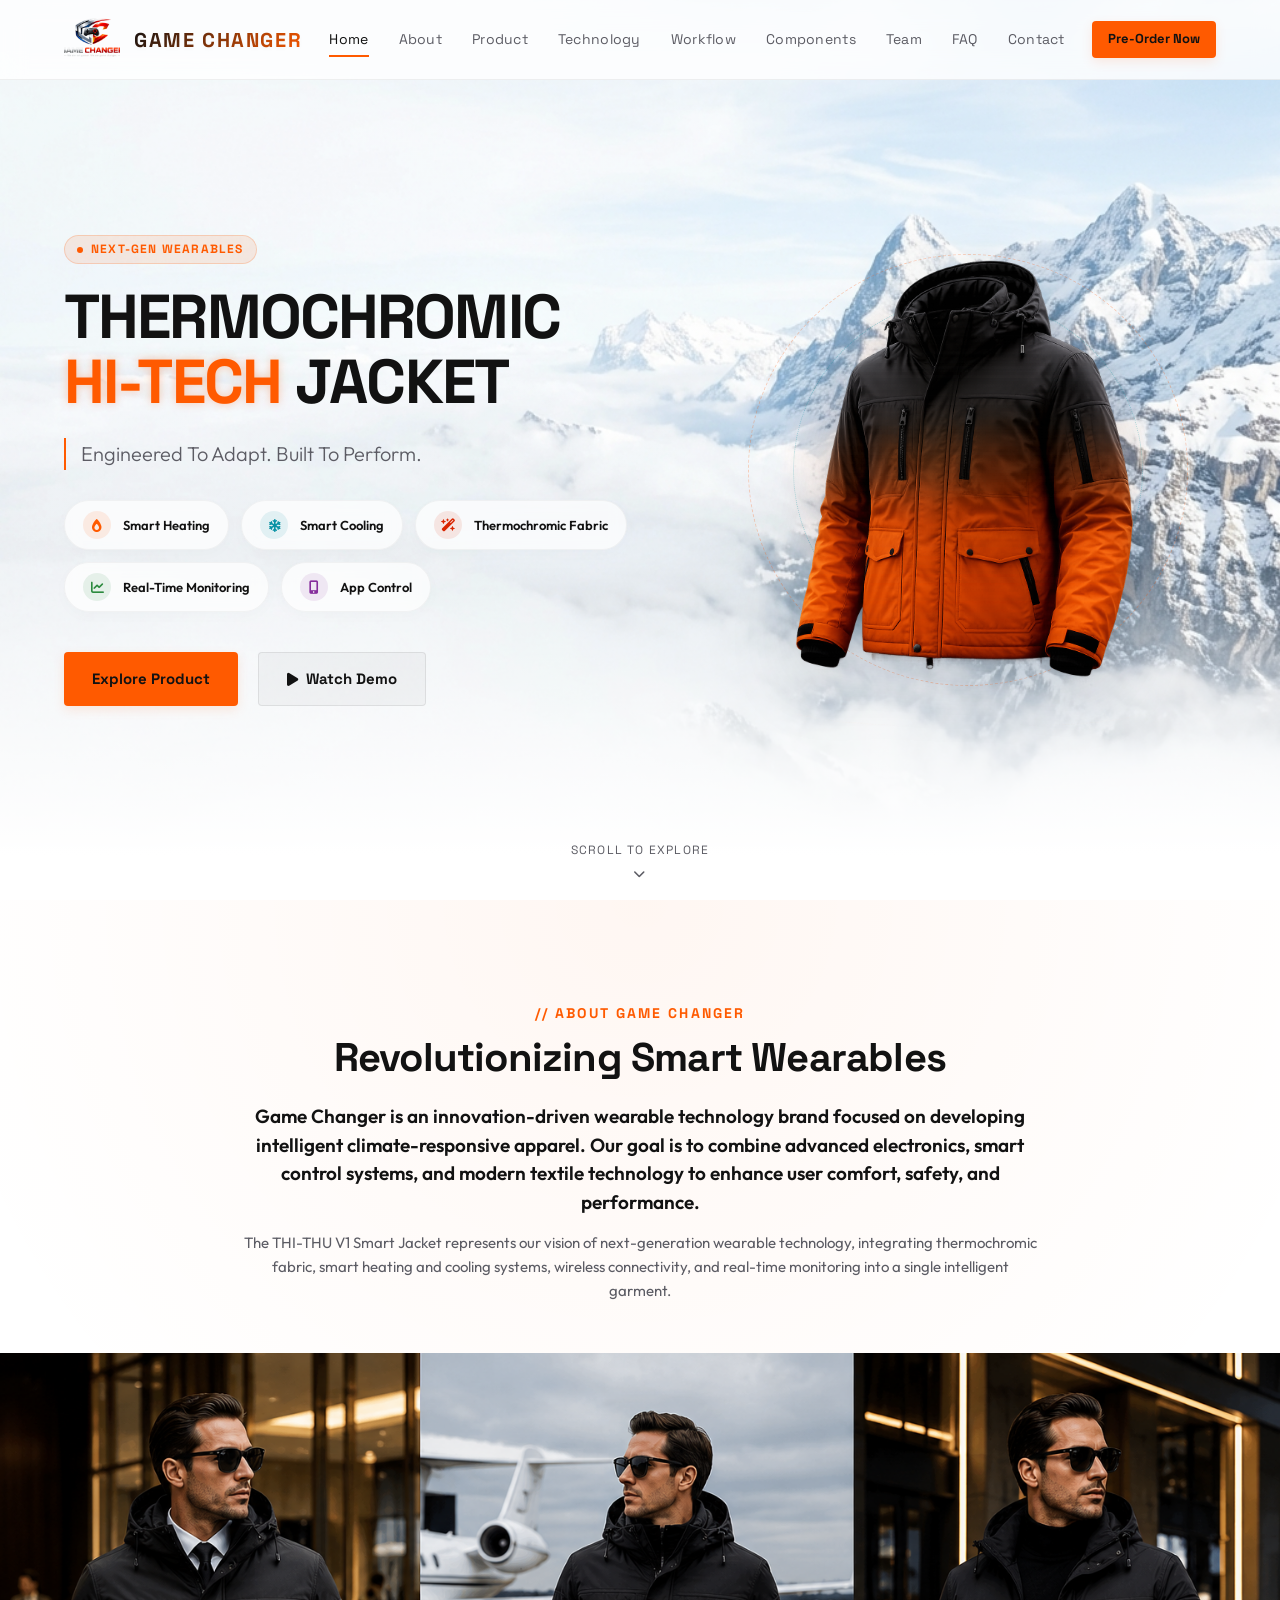
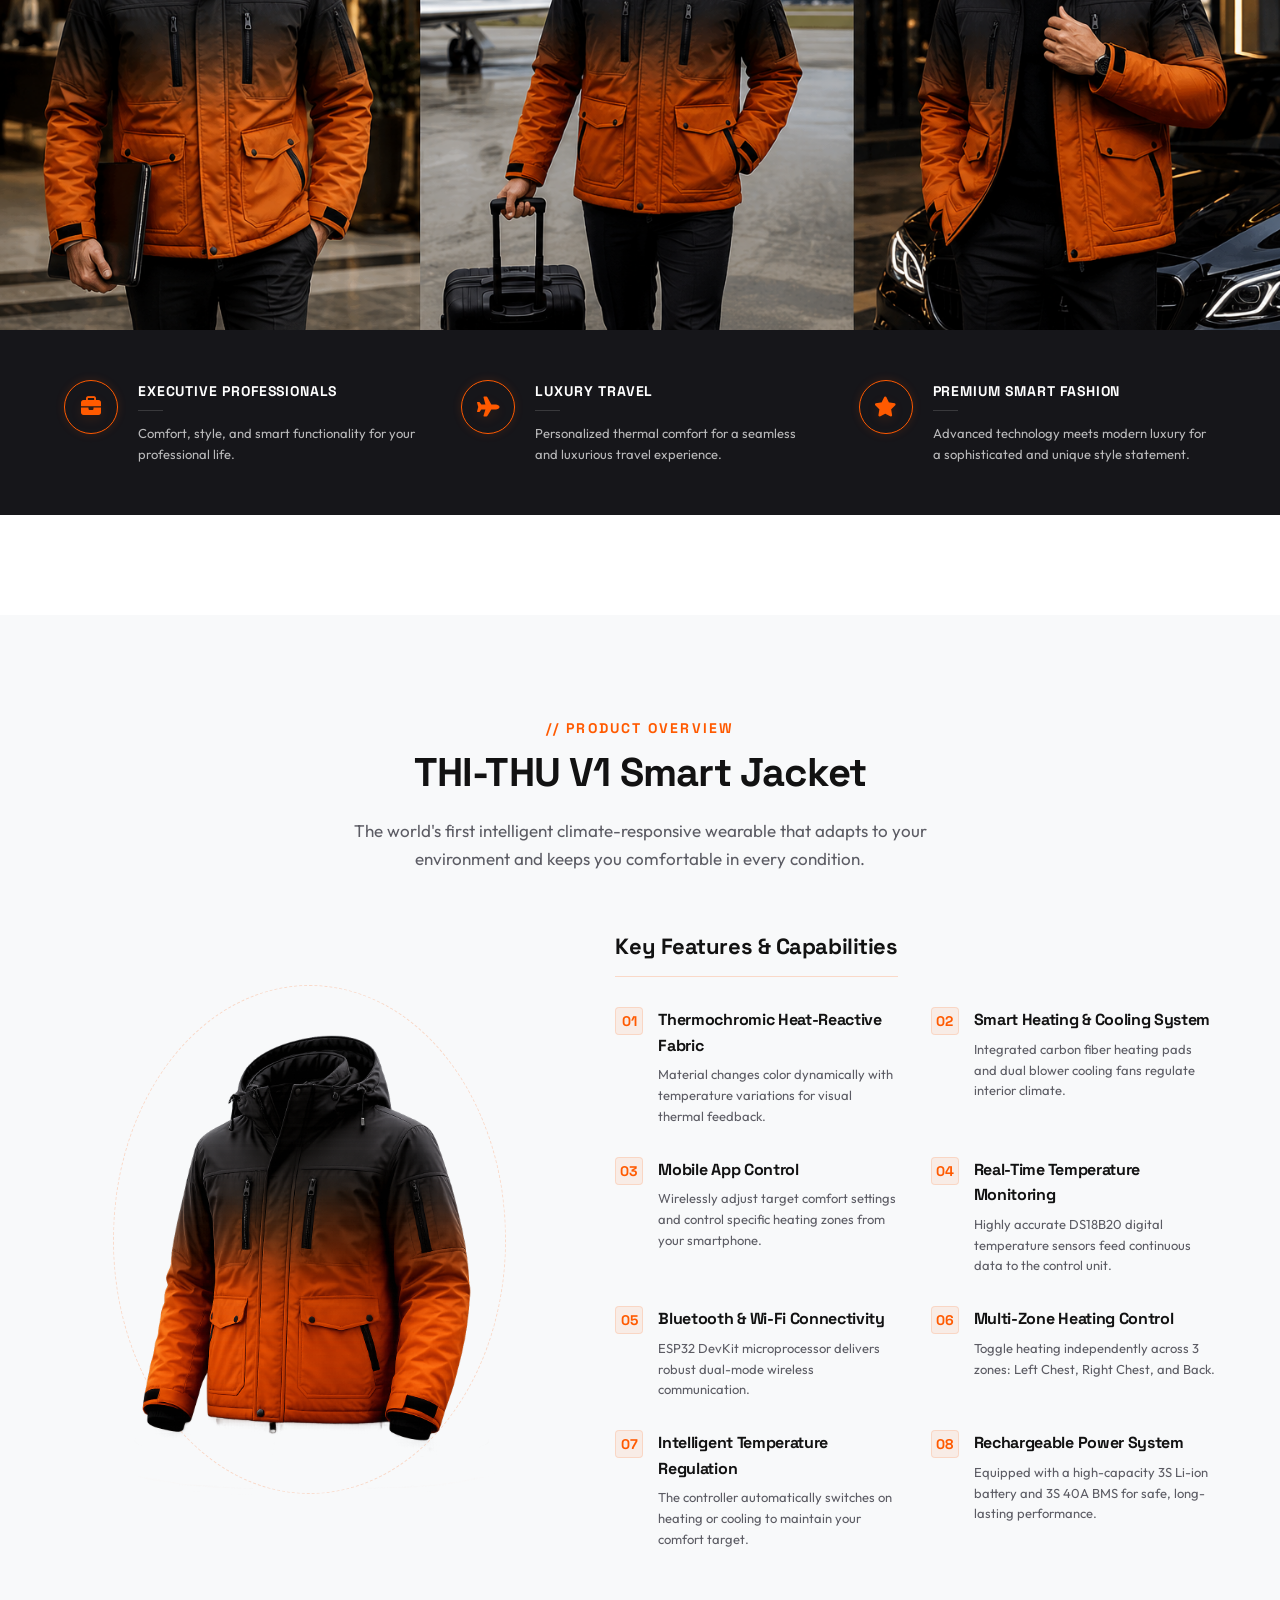
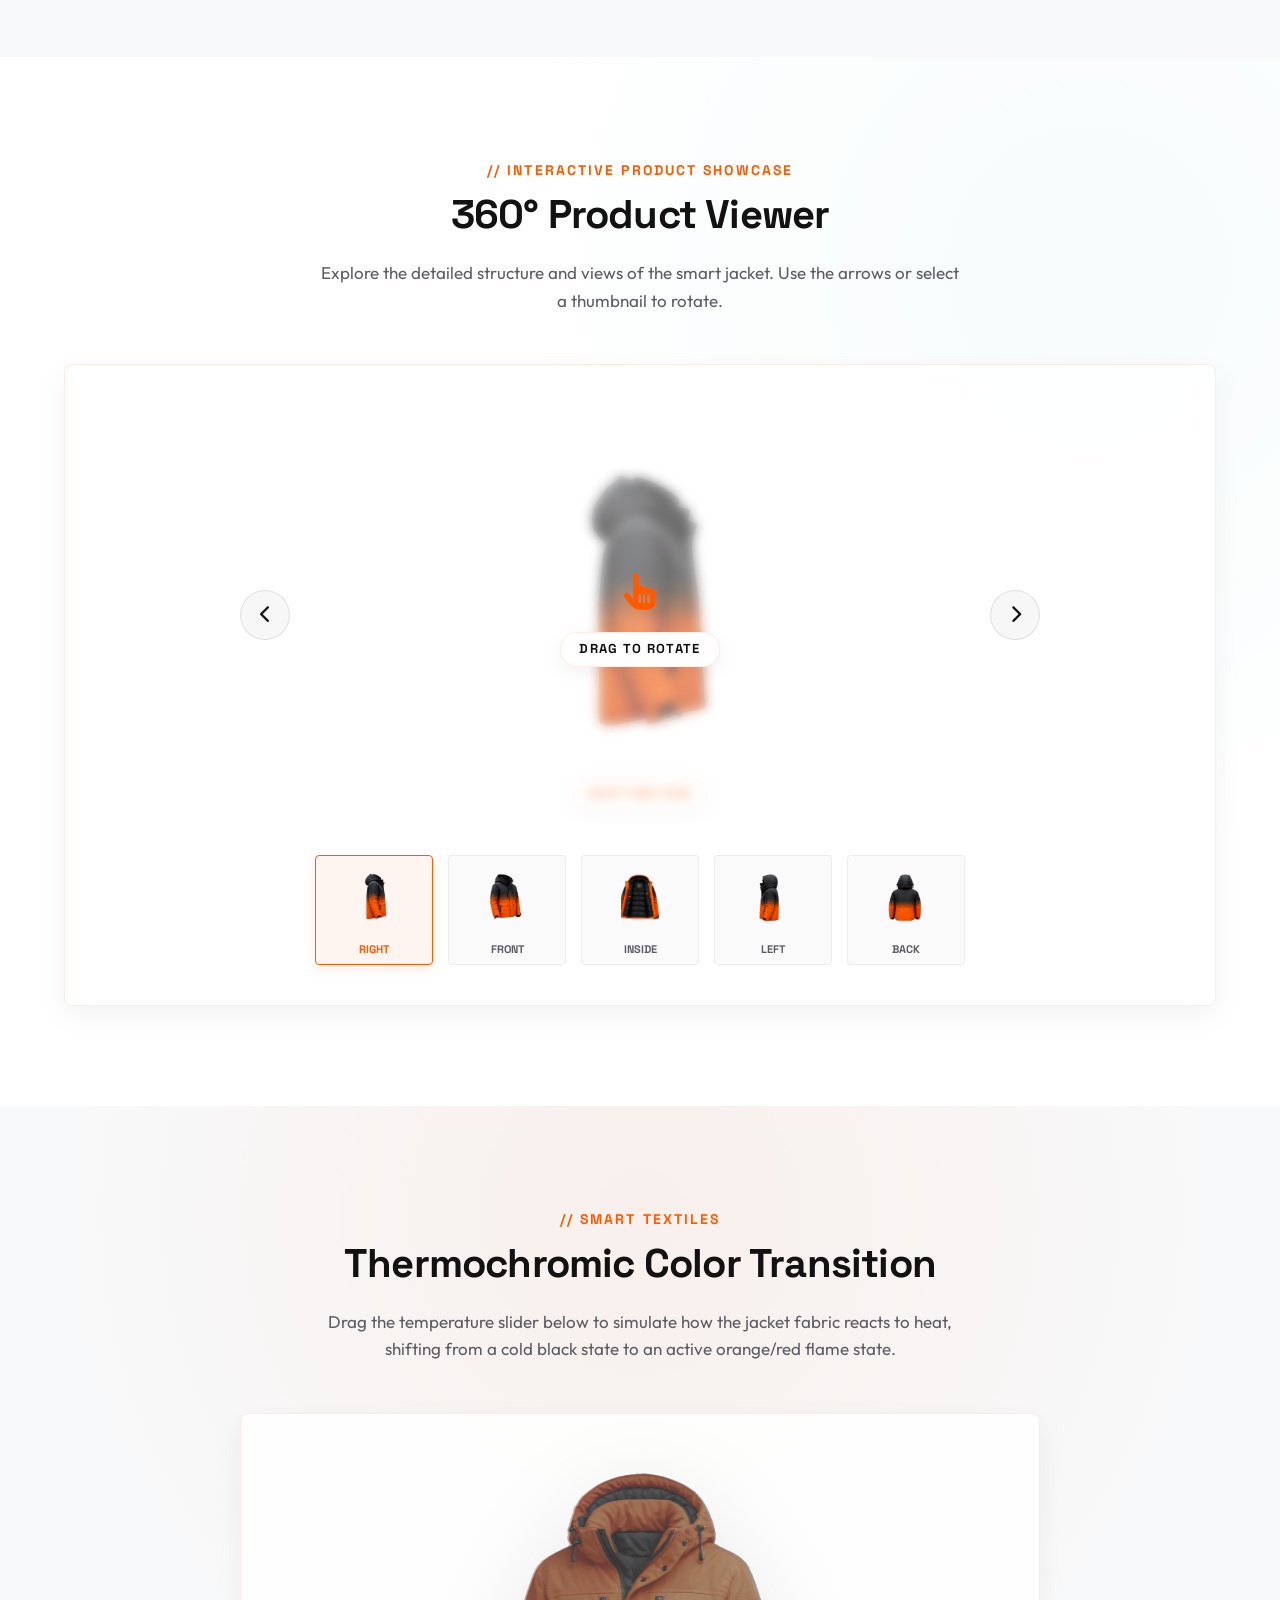
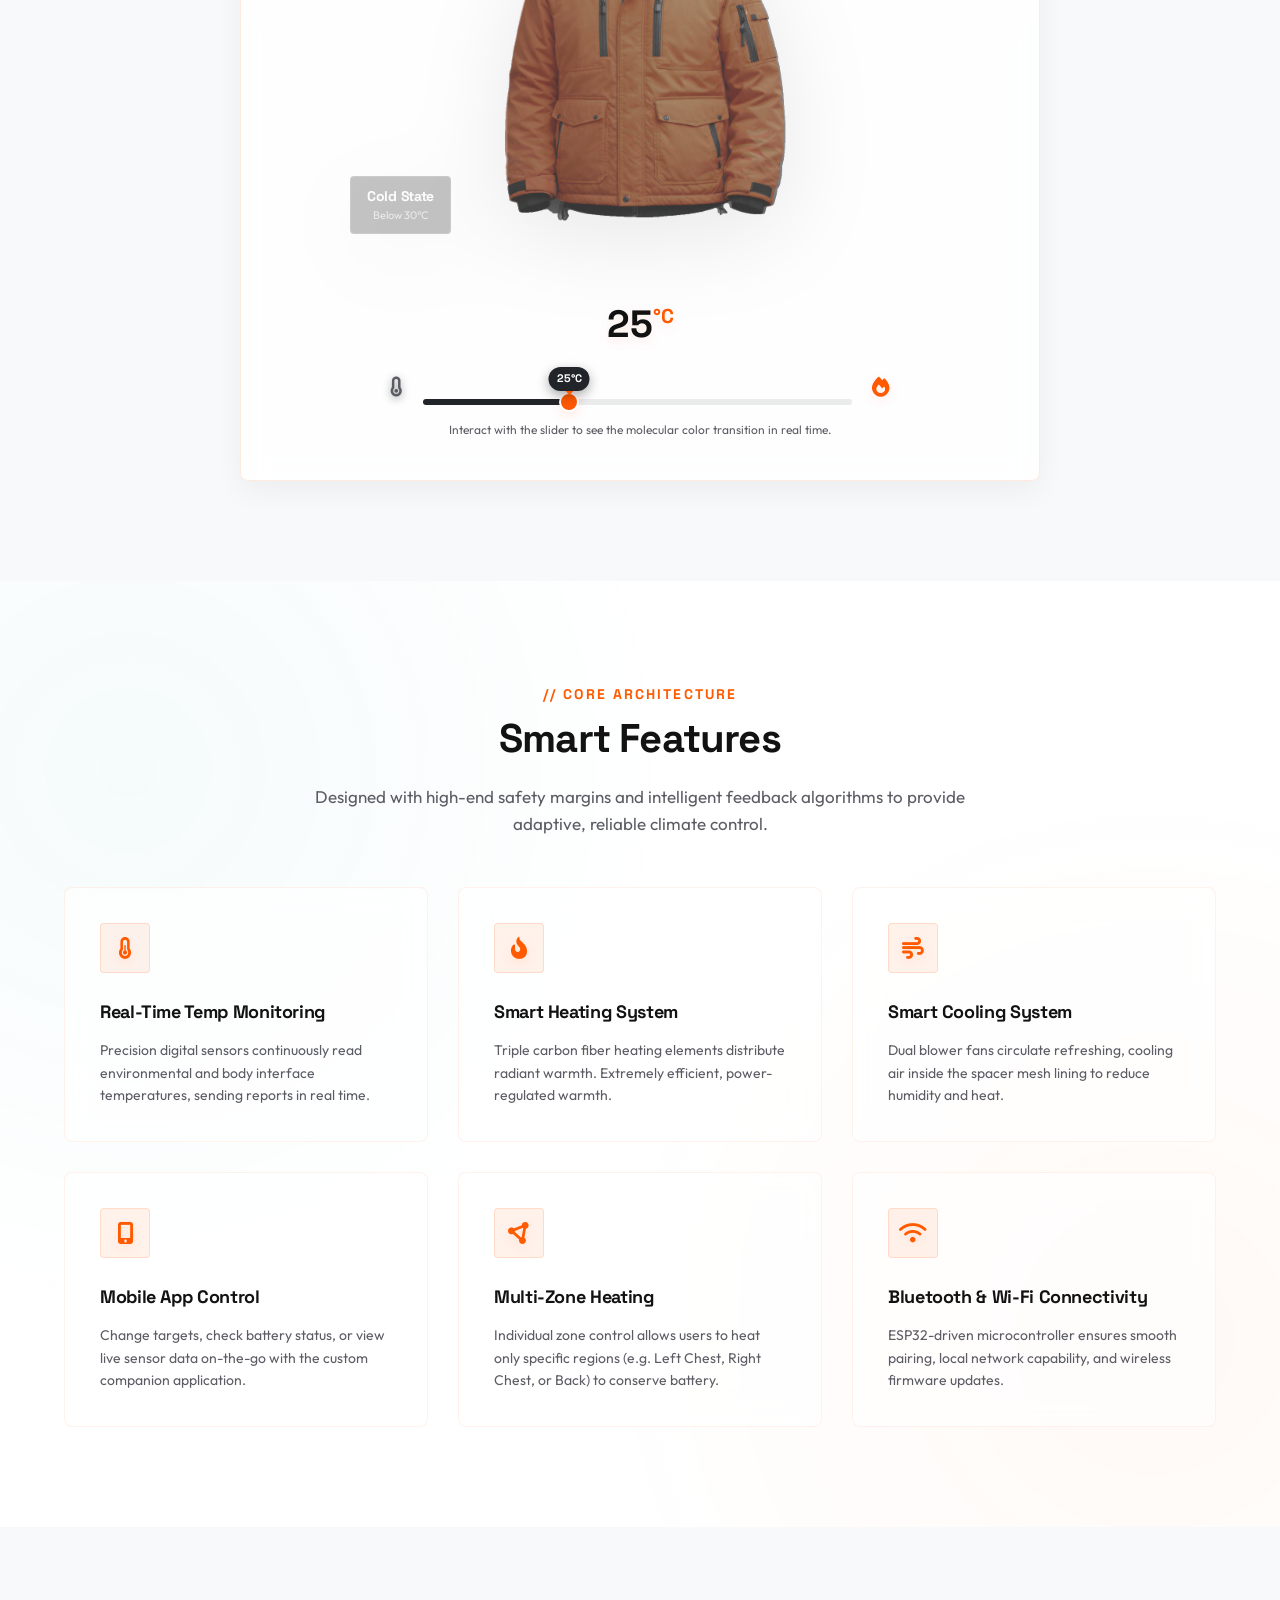
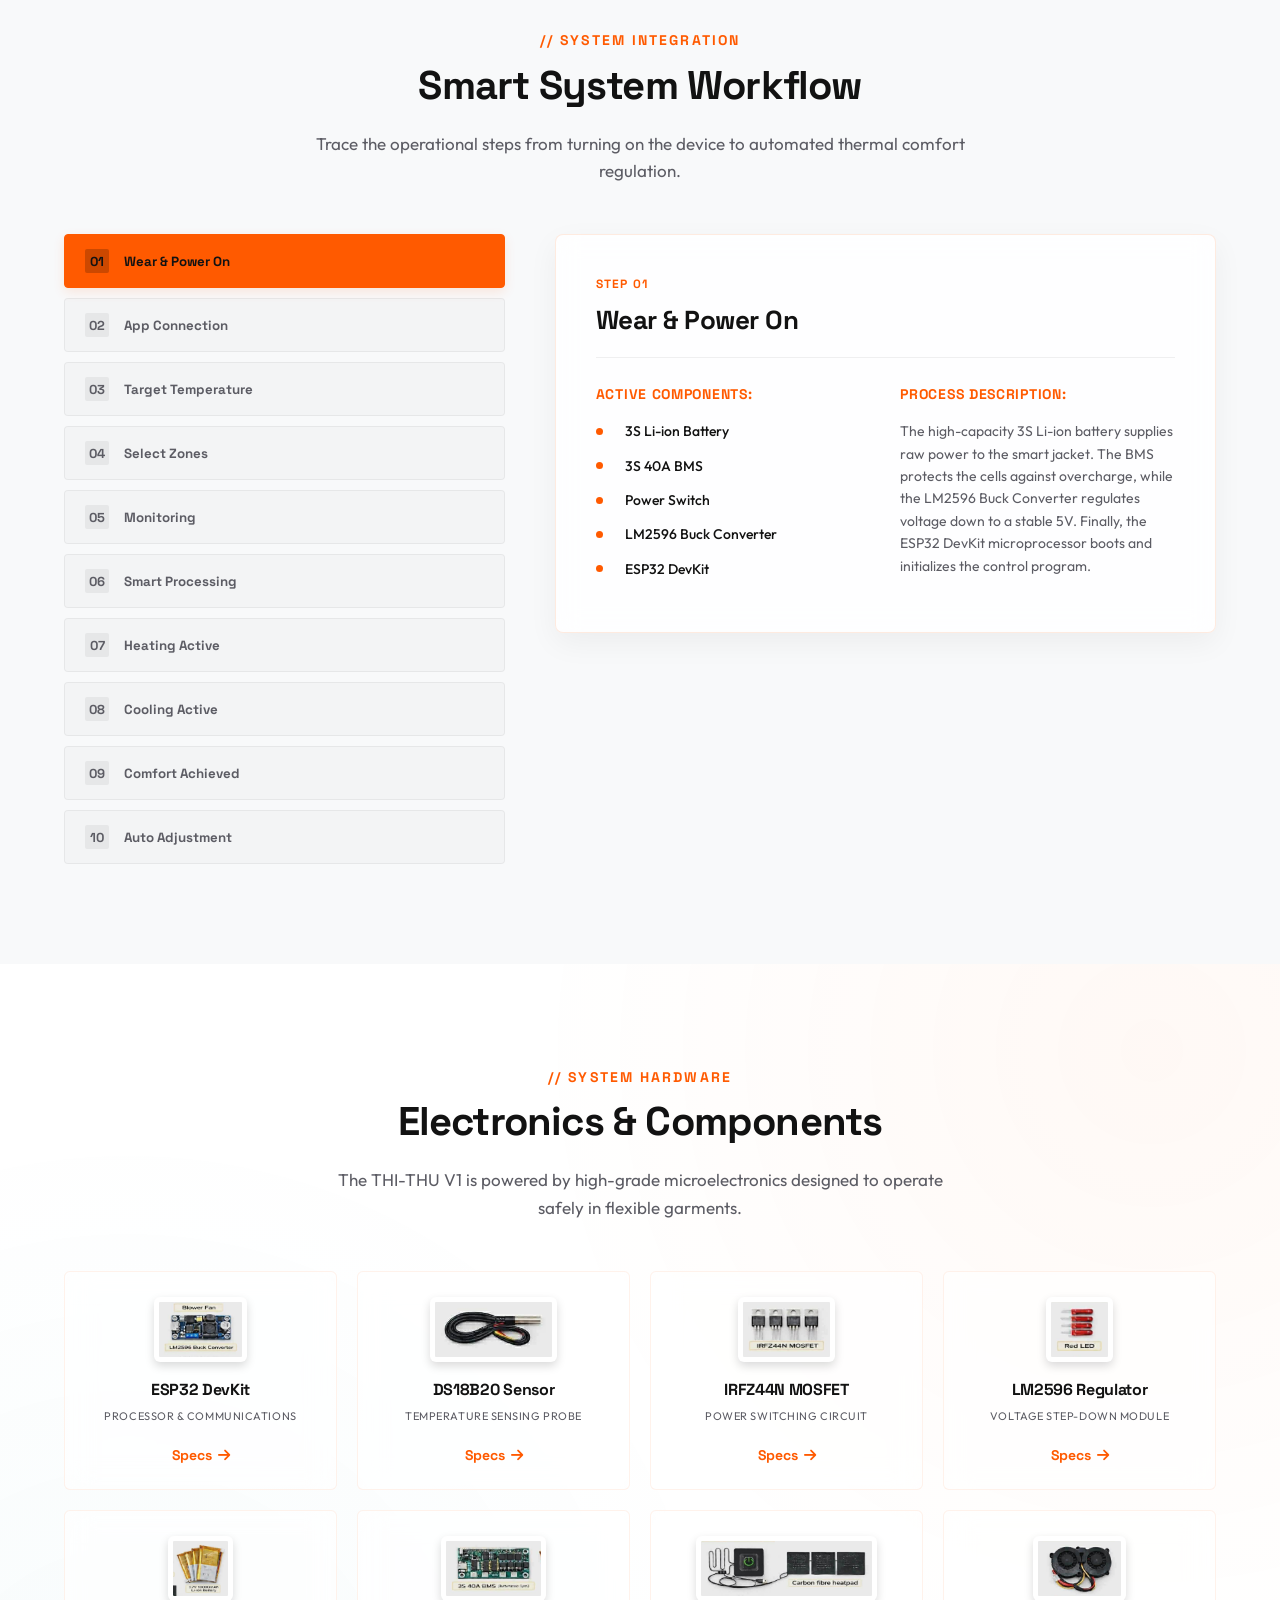
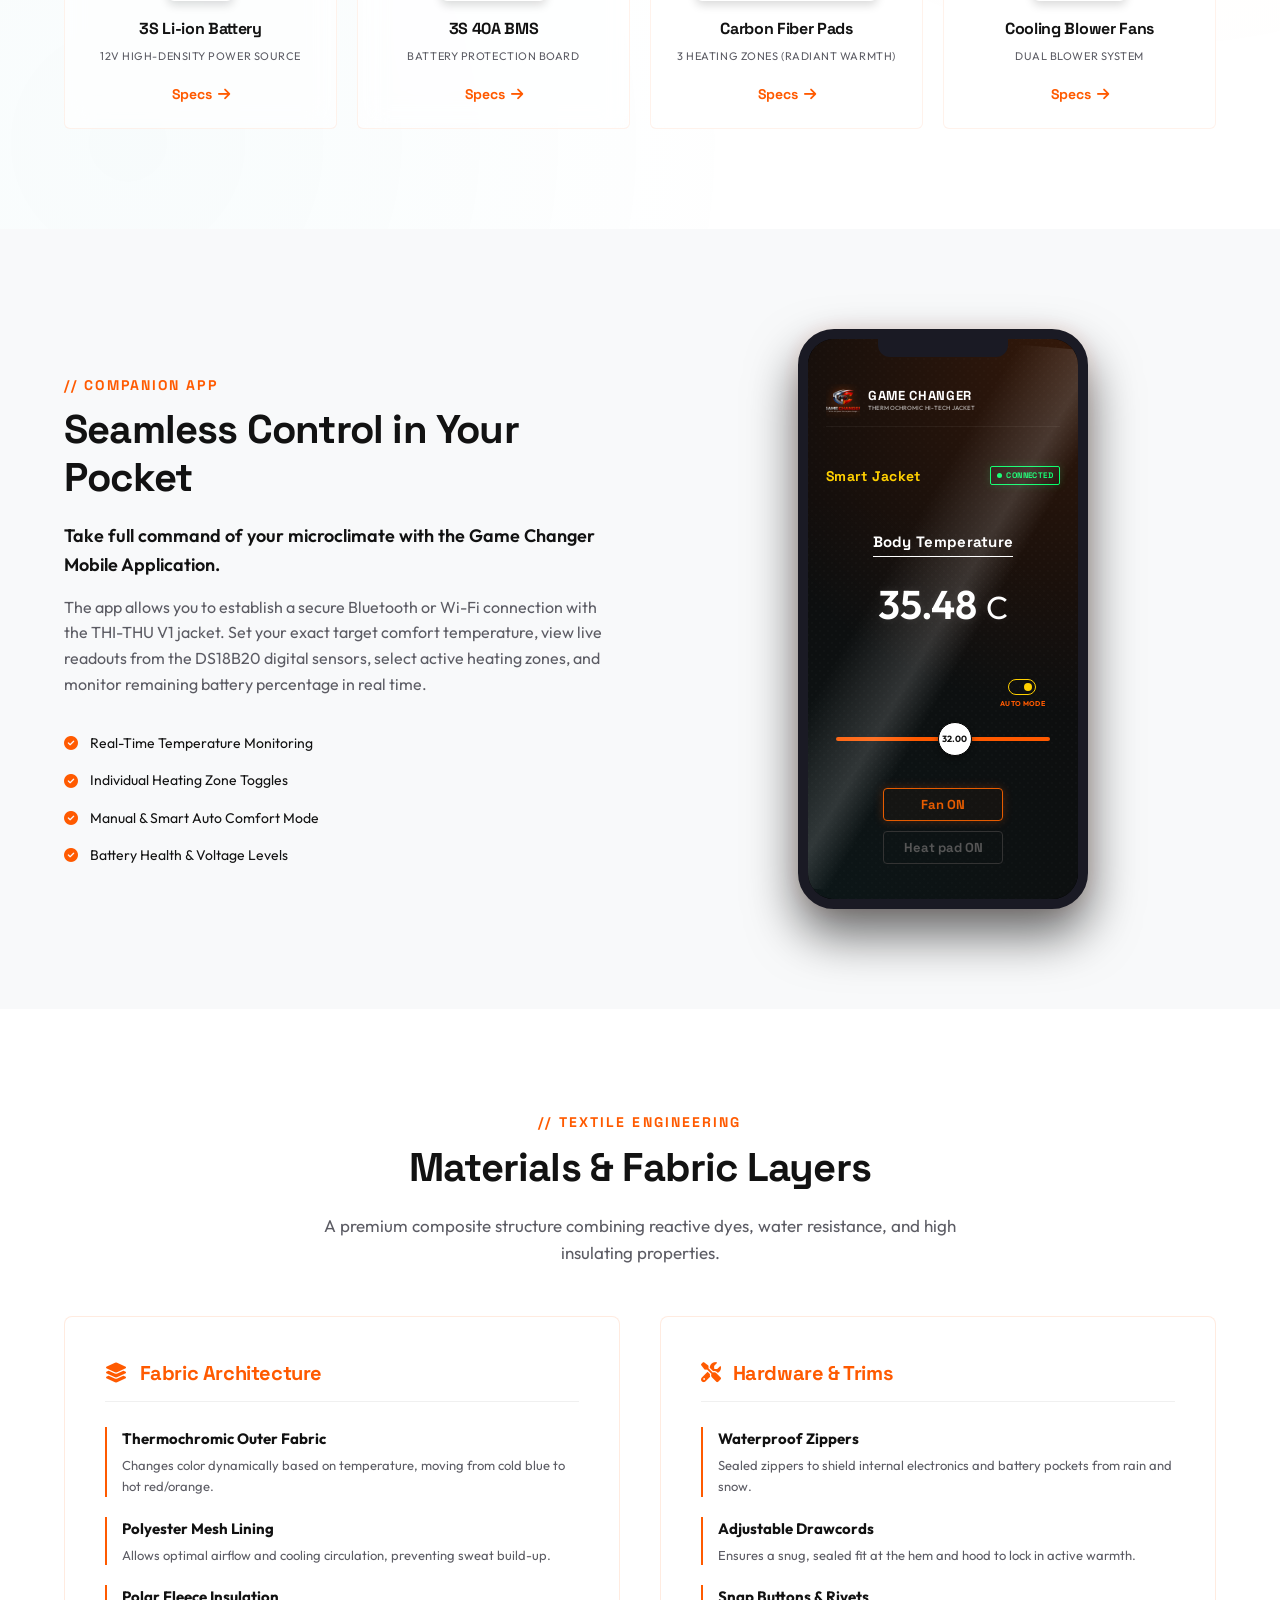
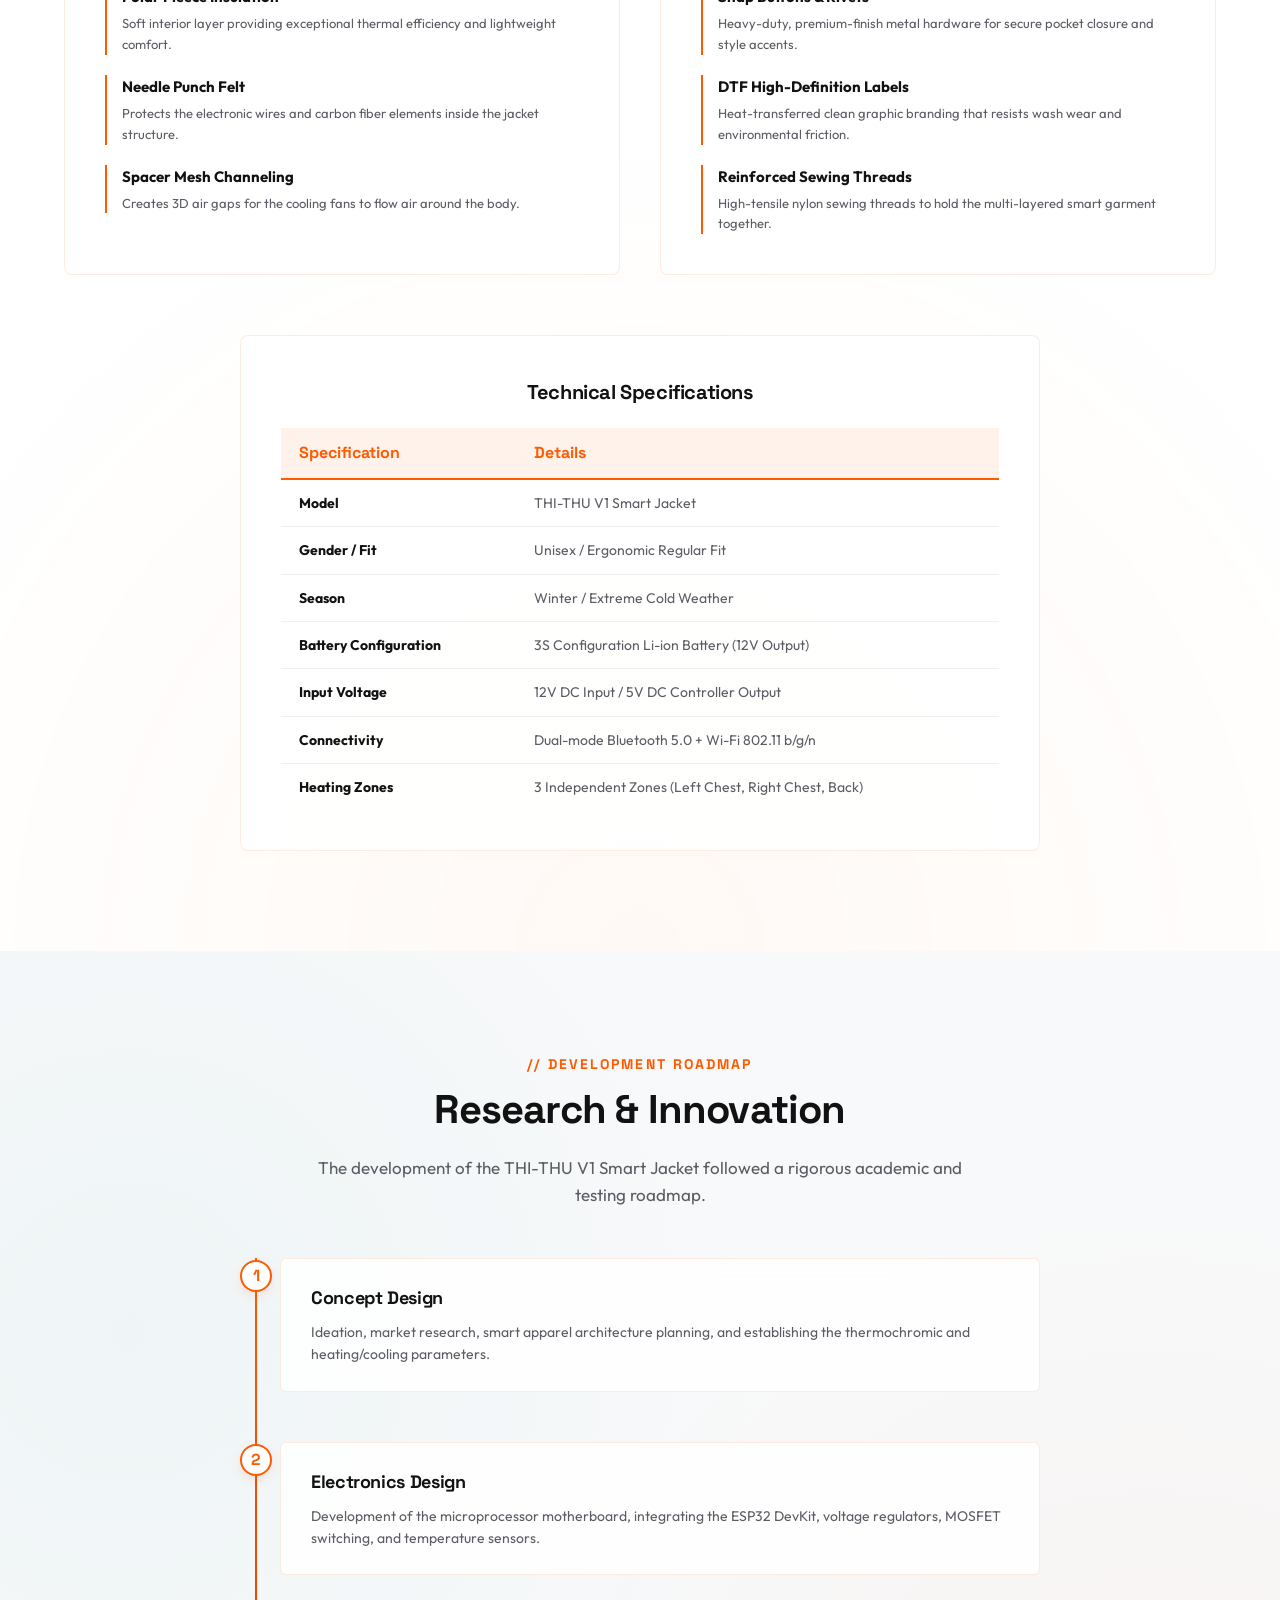
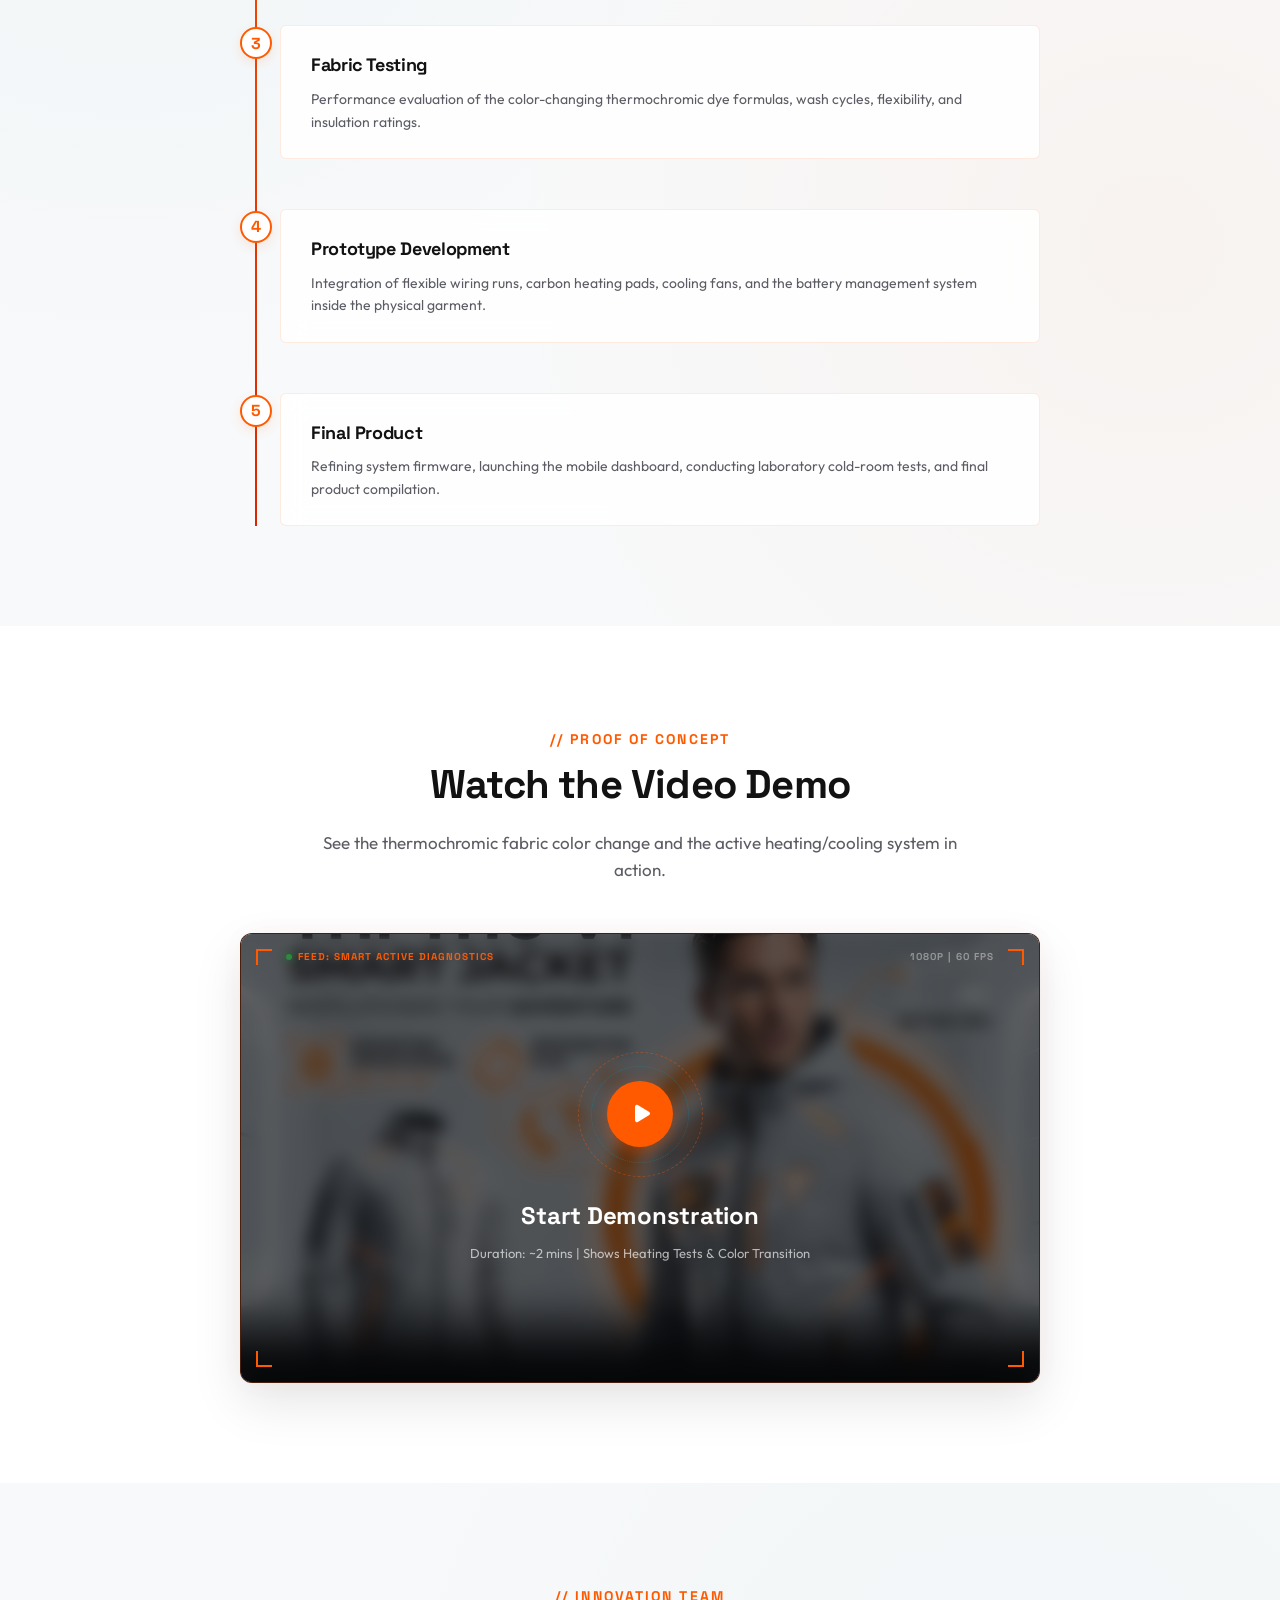
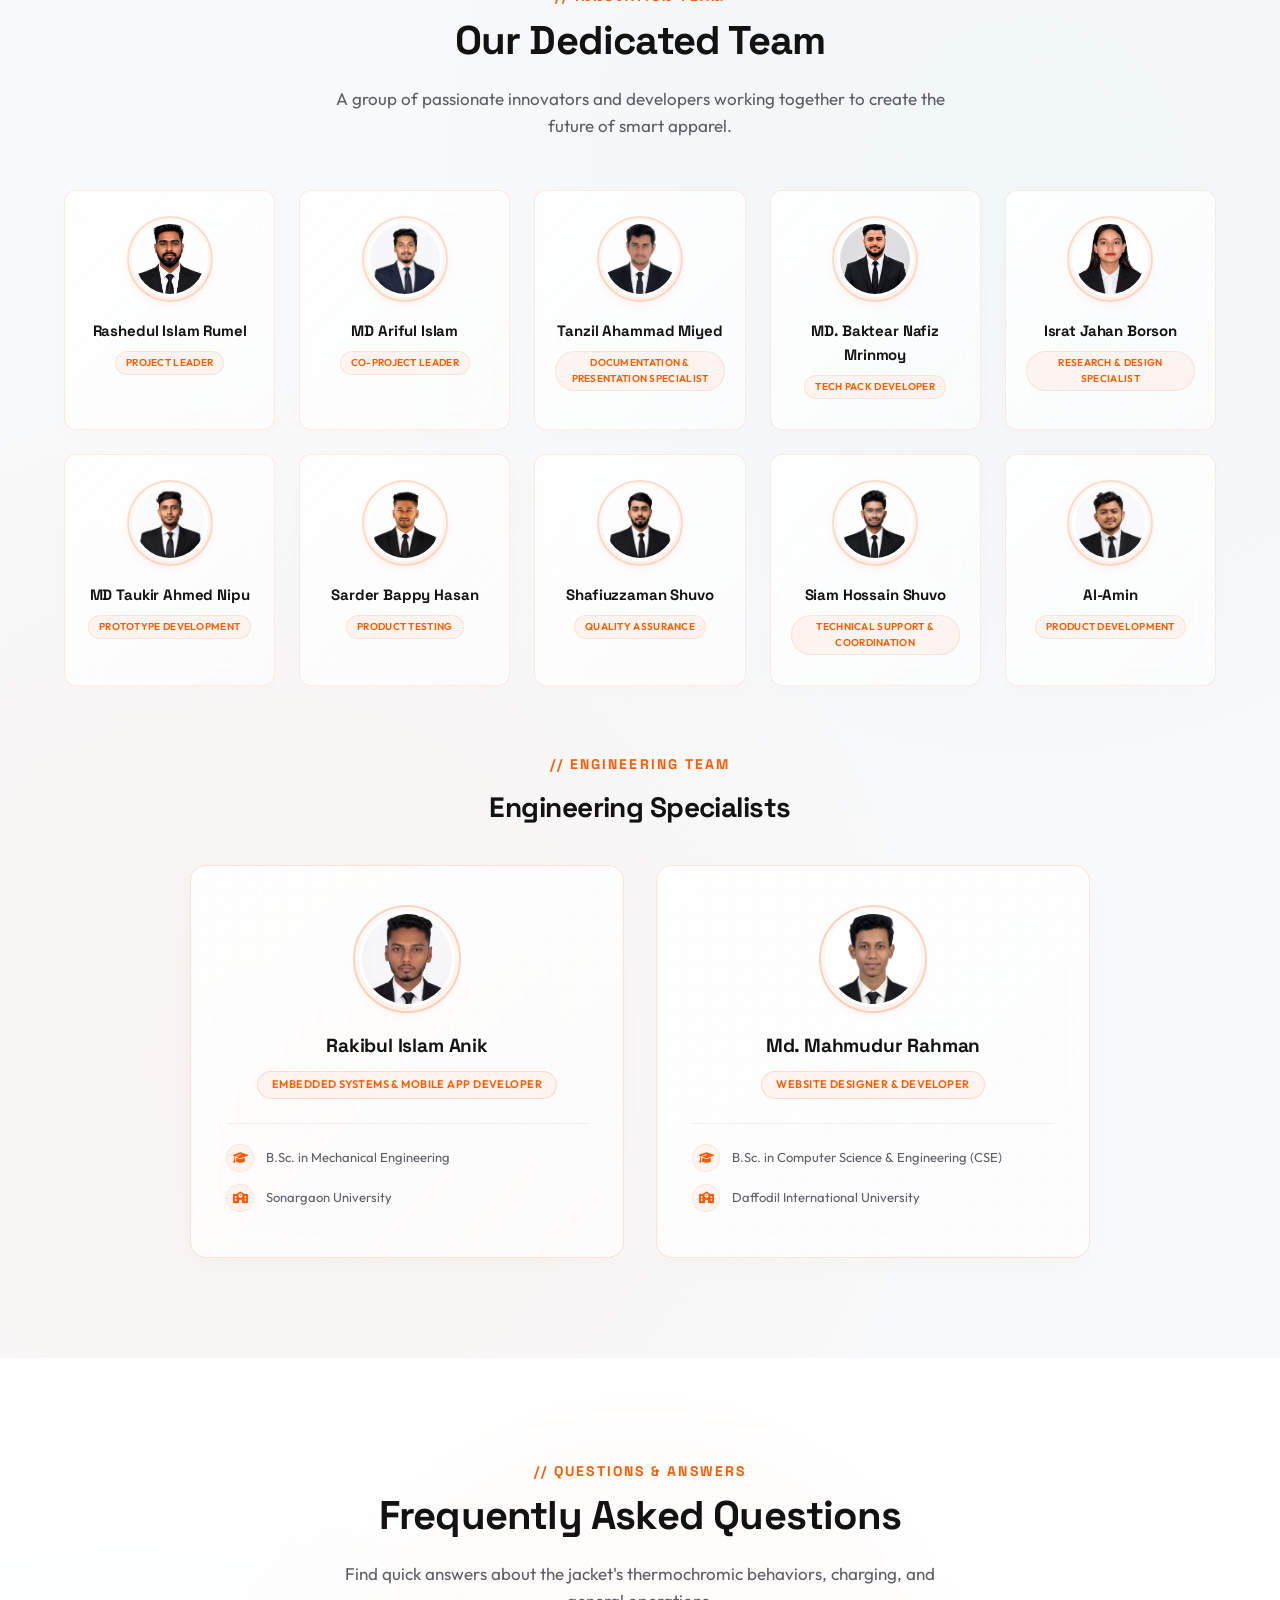
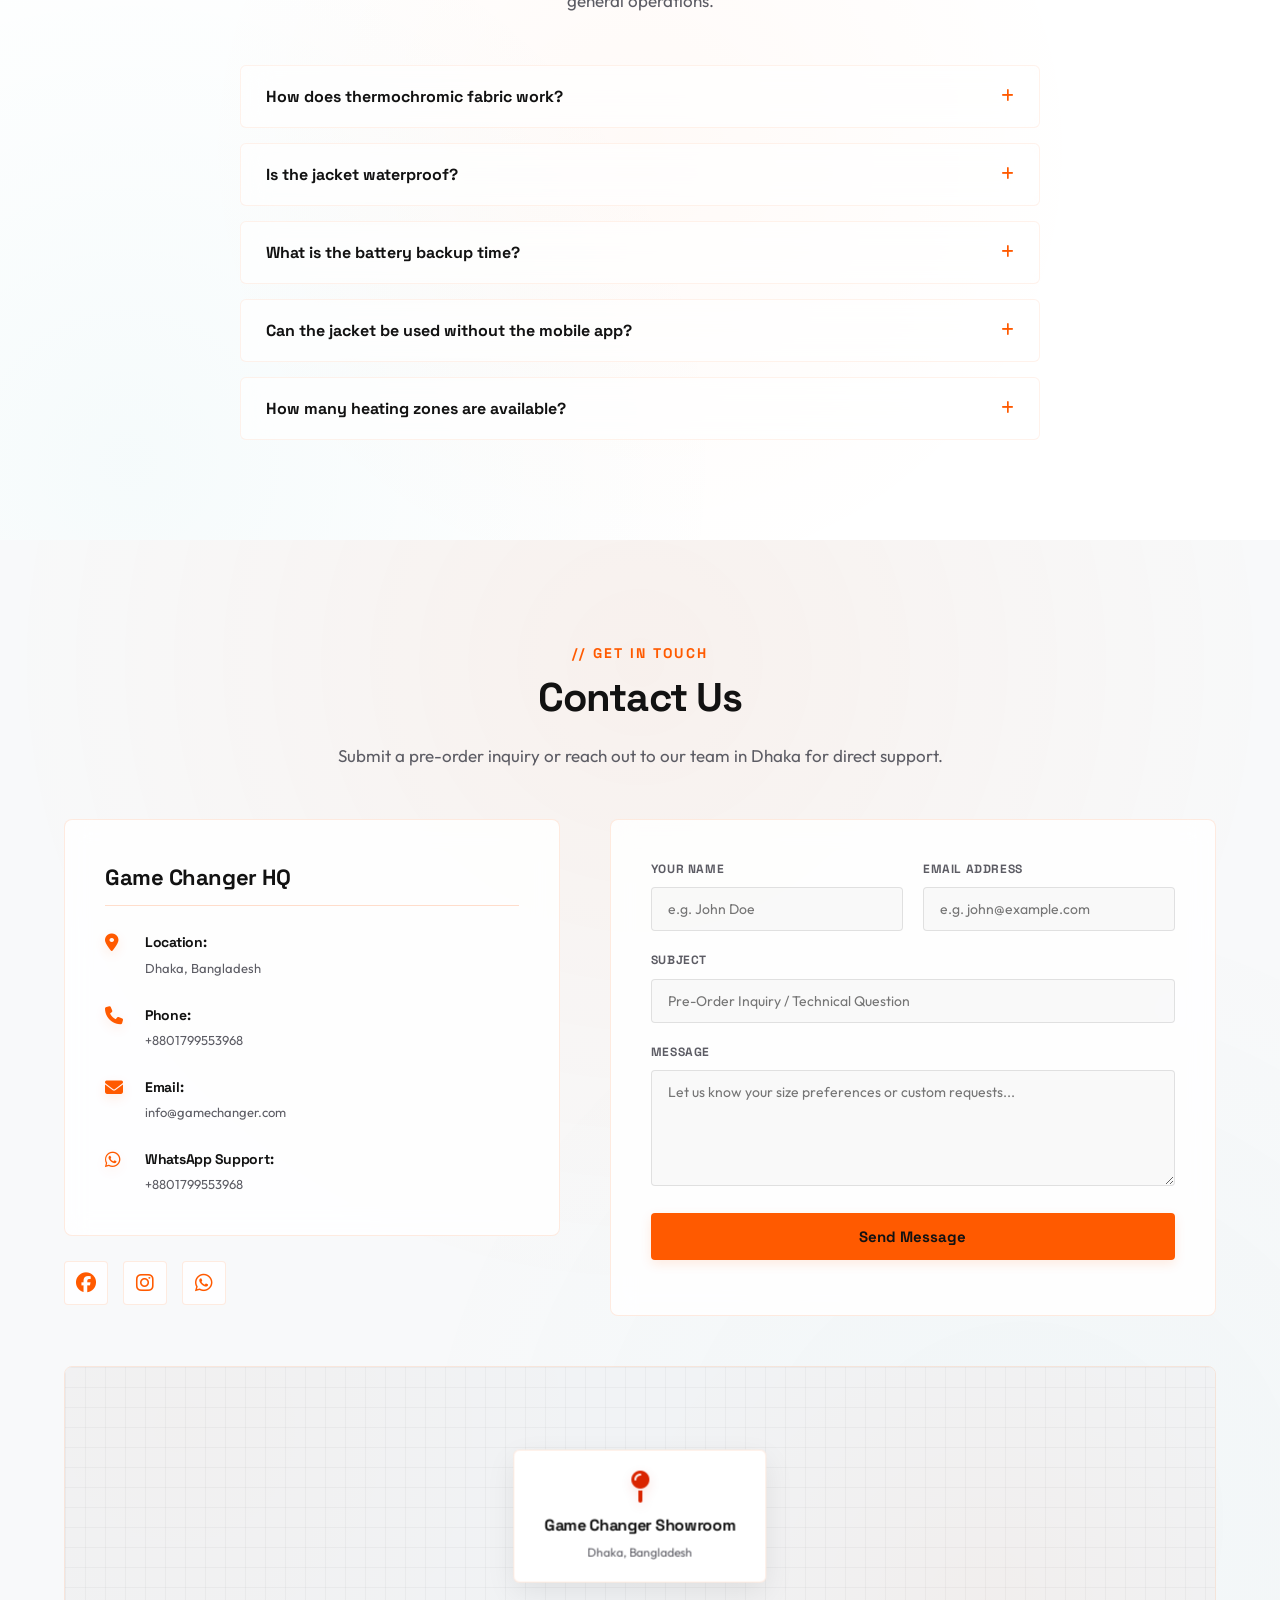
==== index.html @ 67a6c548 "Add favicon" ====
<!DOCTYPE html>
<html lang="en">
<head>
    <meta charset="UTF-8">
    <meta name="viewport" content="width=device-width, initial-scale=1.0">
    <meta name="description" content="THI-THU V1 Smart Jacket by Game Changer - The world's first intelligent climate-responsive wearable with thermochromic fabric and smart heating/cooling.">
    <title>GAME CHANGER | THI-THU V1 Smart Jacket</title>
    
    <!-- Favicon -->
    <link rel="icon" type="image/png" href="assets/images/favicon.png">
    
    <!-- Google Fonts -->
    <link rel="preconnect" href="https://fonts.googleapis.com">
    <link rel="preconnect" href="https://fonts.gstatic.com" crossorigin>
    <link href="https://fonts.googleapis.com/css2?family=Outfit:wght@300;400;600;800&family=Space+Grotesk:wght@400;700&display=swap" rel="stylesheet">
    
    <!-- FontAwesome for Icons -->
    <link rel="stylesheet" href="https://cdnjs.cloudflare.com/ajax/libs/font-awesome/6.4.0/css/all.min.css">
    
    <!-- Custom CSS -->
    <link rel="stylesheet" href="assets/css/index.css">
</head>
<body>
    <!-- Background Canvas for Interactive Particles -->
    <canvas id="particleCanvas"></canvas>

    <!-- Navigation Header -->
    <header class="main-header">
        <div class="logo-container">
            <div class="brand-logo-wrapper">
                <img src="assets/images/game_changer_logo.png" alt="Game Changer Logo" class="brand-logo" id="logo-main">
            </div>
            <span class="brand-name">GAME CHANGER</span>
        </div>
        <nav class="nav-bar">
            <a href="#home" class="nav-link active">Home</a>
            <a href="#about" class="nav-link">About</a>
            <a href="#overview" class="nav-link">Product</a>
            <a href="#tech" class="nav-link">Technology</a>
            <a href="#workflow" class="nav-link">Workflow</a>
            <a href="#components" class="nav-link">Components</a>
            <a href="#team" class="nav-link">Team</a>
            <a href="#faq" class="nav-link">FAQ</a>
            <a href="#contact" class="nav-link">Contact</a>
        </nav>
        <div class="header-cta">
            <a href="#contact" class="btn btn-primary btn-sm">Pre-Order Now</a>
        </div>
        <button class="mobile-nav-toggle" aria-label="Toggle navigation">
            <i class="fa-solid fa-bars"></i>
        </button>
    </header>

    <!-- 01. HERO / HOMEPAGE SECTION -->
    <section id="home" class="hero-section">
        <div class="hero-container">
            <div class="hero-content">
                <div class="badge"><span class="badge-dot"></span>Next-Gen Wearables</div>
                <h1 class="hero-title">THERMOCHROMIC<br><span class="highlight">HI-TECH</span> JACKET</h1>
                <p class="hero-slogan">Engineered To Adapt. Built To Perform.</p>
                
                <div class="hero-features-list">
                    <div class="hero-feature-item">
                        <i class="fa-solid fa-fire-flame-simple icon-orange"></i>
                        <span>Smart Heating</span>
                    </div>
                    <div class="hero-feature-item">
                        <i class="fa-solid fa-snowflake icon-blue"></i>
                        <span>Smart Cooling</span>
                    </div>
                    <div class="hero-feature-item">
                        <i class="fa-solid fa-wand-magic-sparkles icon-red"></i>
                        <span>Thermochromic Fabric</span>
                    </div>
                    <div class="hero-feature-item">
                        <i class="fa-solid fa-chart-line icon-green"></i>
                        <span>Real-Time Monitoring</span>
                    </div>
                    <div class="hero-feature-item">
                        <i class="fa-solid fa-mobile-screen-button icon-purple"></i>
                        <span>App Control</span>
                    </div>
                </div>

                <div class="hero-actions">
                    <a href="#overview" class="btn btn-primary">Explore Product</a>
                    <a href="#video-section" class="btn btn-secondary"><i class="fa-solid fa-play"></i> Watch Demo</a>
                </div>
            </div>
            
            <div class="hero-visual">
                <div class="visual-glow"></div>
                <div class="hero-tech-ring ring-outer"></div>
                <div class="hero-tech-ring ring-inner"></div>
                <div class="hero-scanner-line"></div>
                <img src="assets/images/hero_jacket.png" alt="THI-THU V1 Jacket" class="hero-jacket" id="hero-jacket-image">
            </div>
        </div>
        <div class="scroll-indicator">
            <span>Scroll to Explore</span>
            <i class="fa-solid fa-chevron-down"></i>
        </div>
    </section>

    <!-- ABOUT BRAND SECTION -->
    <section id="about" class="about-section section-padding">
        <div class="section-container">
            <div class="about-header-block text-center">
                <div class="section-header">
                    <span class="sub-title">// ABOUT GAME CHANGER</span>
                    <h2 class="section-title">Revolutionizing Smart Wearables</h2>
                </div>
                <div class="about-text-content">
                    <p class="about-lead">
                        Game Changer is an innovation-driven wearable technology brand focused on developing intelligent climate-responsive apparel. Our goal is to combine advanced electronics, smart control systems, and modern textile technology to enhance user comfort, safety, and performance.
                    </p>
                    <p class="about-desc">
                        The THI-THU V1 Smart Jacket represents our vision of next-generation wearable technology, integrating thermochromic fabric, smart heating and cooling systems, wireless connectivity, and real-time monitoring into a single intelligent garment.
                    </p>
                </div>
            </div>
        </div>
        
        <div class="about-showcase-container">
            <div class="about-photos-crop">
                <img src="assets/images/use_cases.png" alt="Use Cases Showcase Photos" class="about-showcase-img">
            </div>
            <div class="about-use-cases-panel">
                <div class="about-use-cases-content">
                    <div class="about-use-case-col">
                        <div class="use-case-icon-wrapper">
                            <i class="fa-solid fa-briefcase"></i>
                        </div>
                        <div class="use-case-text-wrapper">
                            <h3>EXECUTIVE PROFESSIONALS</h3>
                            <div class="use-case-divider"></div>
                            <p>Comfort, style, and smart functionality for your professional life.</p>
                        </div>
                    </div>
                    <div class="about-use-case-col">
                        <div class="use-case-icon-wrapper">
                            <i class="fa-solid fa-plane"></i>
                        </div>
                        <div class="use-case-text-wrapper">
                            <h3>LUXURY TRAVEL</h3>
                            <div class="use-case-divider"></div>
                            <p>Personalized thermal comfort for a seamless and luxurious travel experience.</p>
                        </div>
                    </div>
                    <div class="about-use-case-col">
                        <div class="use-case-icon-wrapper">
                            <i class="fa-solid fa-star"></i>
                        </div>
                        <div class="use-case-text-wrapper">
                            <h3>PREMIUM SMART FASHION</h3>
                            <div class="use-case-divider"></div>
                            <p>Advanced technology meets modern luxury for a sophisticated and unique style statement.</p>
                        </div>
                    </div>
                </div>
            </div>
        </div>
    </section>

    <!-- 02. PRODUCT OVERVIEW & KEY FEATURES -->
    <section id="overview" class="overview-section section-padding bg-dark">
        <div class="section-container">
            <div class="section-header text-center">
                <span class="sub-title">// PRODUCT OVERVIEW</span>
                <h2 class="section-title">THI-THU V1 Smart Jacket</h2>
                <p class="section-desc">The world's first intelligent climate-responsive wearable that adapts to your environment and keeps you comfortable in every condition.</p>
            </div>
            
            <div class="overview-grid">
                <div class="overview-visual">
                    <div class="visual-glow-ring"></div>
                    <img src="assets/images/hero_jacket.png" alt="THI-THU V1 Jacket Product View" class="overview-jacket">
                </div>
                <div class="overview-content">
                    <h3 class="overview-heading">Key Features & Capabilities</h3>
                    <div class="features-list">
                        <div class="feature-bullet">
                            <span class="bullet-number">01</span>
                            <div>
                                <h4>Thermochromic Heat-Reactive Fabric</h4>
                                <p>Material changes color dynamically with temperature variations for visual thermal feedback.</p>
                            </div>
                        </div>
                        <div class="feature-bullet">
                            <span class="bullet-number">02</span>
                            <div>
                                <h4>Smart Heating & Cooling System</h4>
                                <p>Integrated carbon fiber heating pads and dual blower cooling fans regulate interior climate.</p>
                            </div>
                        </div>
                        <div class="feature-bullet">
                            <span class="bullet-number">03</span>
                            <div>
                                <h4>Mobile App Control</h4>
                                <p>Wirelessly adjust target comfort settings and control specific heating zones from your smartphone.</p>
                            </div>
                        </div>
                        <div class="feature-bullet">
                            <span class="bullet-number">04</span>
                            <div>
                                <h4>Real-Time Temperature Monitoring</h4>
                                <p>Highly accurate DS18B20 digital temperature sensors feed continuous data to the control unit.</p>
                            </div>
                        </div>
                        <div class="feature-bullet">
                            <span class="bullet-number">05</span>
                            <div>
                                <h4>Bluetooth & Wi-Fi Connectivity</h4>
                                <p>ESP32 DevKit microprocessor delivers robust dual-mode wireless communication.</p>
                            </div>
                        </div>
                        <div class="feature-bullet">
                            <span class="bullet-number">06</span>
                            <div>
                                <h4>Multi-Zone Heating Control</h4>
                                <p>Toggle heating independently across 3 zones: Left Chest, Right Chest, and Back.</p>
                            </div>
                        </div>
                        <div class="feature-bullet">
                            <span class="bullet-number">07</span>
                            <div>
                                <h4>Intelligent Temperature Regulation</h4>
                                <p>The controller automatically switches on heating or cooling to maintain your comfort target.</p>
                            </div>
                        </div>
                        <div class="feature-bullet">
                            <span class="bullet-number">08</span>
                            <div>
                                <h4>Rechargeable Power System</h4>
                                <p>Equipped with a high-capacity 3S Li-ion battery and 3S 40A BMS for safe, long-lasting performance.</p>
                            </div>
                        </div>
                    </div>
                </div>
            </div>
        </div>
    </section>

    <!-- 03. 360° PRODUCT VIEW SECTION -->
    <section id="viewer360" class="viewer-section section-padding">
        <div class="section-container">
            <div class="section-header text-center">
                <span class="sub-title">// INTERACTIVE PRODUCT SHOWCASE</span>
                <h2 class="section-title">360° Product Viewer</h2>
                <p class="section-desc">Explore the detailed structure and views of the smart jacket. Use the arrows or select a thumbnail to rotate.</p>
            </div>
            
            <div class="viewer-box">
                <div class="viewer-display">
                    <button class="viewer-arrow arrow-left" id="btn-360-prev" aria-label="Previous image">
                        <i class="fa-solid fa-chevron-left"></i>
                    </button>
                    
                    <div class="viewer-image-container">
                        <img src="assets/images/jackets/360_views/jacket_right.png" alt="Right Side View" class="viewer-img active">
                        <img src="assets/images/jackets/360_views/jacket_front.png" alt="Front View" class="viewer-img">
                        <img src="assets/images/jackets/360_views/jacket_inside.png" alt="Inside Structure" class="viewer-img">
                        <img src="assets/images/jackets/360_views/jacket_left.png" alt="Left Side View" class="viewer-img">
                        <img src="assets/images/jackets/360_views/jacket_back.png" alt="Back View" class="viewer-img">
                        <div class="view-label-overlay" id="active-view-label">Right Side View</div>
                        <div class="viewer-drag-helper" id="drag-helper-cue">
                            <div class="swipe-hand-animation">
                                <i class="fa-solid fa-hand-pointer"></i>
                            </div>
                            <span>Drag to Rotate</span>
                        </div>
                    </div>
                    
                    <button class="viewer-arrow arrow-right" id="btn-360-next" aria-label="Next image">
                        <i class="fa-solid fa-chevron-right"></i>
                    </button>
                </div>
                
                <div class="viewer-thumbnails">
                    <button class="thumb-card active" data-index="0" data-label="Right Side View">
                        <img src="assets/images/jackets/360_views/jacket_right.png" alt="Right Thumbnail">
                        <span>Right</span>
                    </button>
                    <button class="thumb-card" data-index="1" data-label="Front View">
                        <img src="assets/images/jackets/360_views/jacket_front.png" alt="Front Thumbnail">
                        <span>Front</span>
                    </button>
                    <button class="thumb-card" data-index="2" data-label="Inside Structure">
                        <img src="assets/images/jackets/360_views/jacket_inside.png" alt="Inside Thumbnail">
                        <span>Inside</span>
                    </button>
                    <button class="thumb-card" data-index="3" data-label="Left Side View">
                        <img src="assets/images/jackets/360_views/jacket_left.png" alt="Left Thumbnail">
                        <span>Left</span>
                    </button>
                    <button class="thumb-card" data-index="4" data-label="Back View">
                        <img src="assets/images/jackets/360_views/jacket_back.png" alt="Back Thumbnail">
                        <span>Back</span>
                    </button>
                </div>
            </div>
        </div>
    </section>

    <!-- 04. THERMOCHROMIC TECHNOLOGY SIMULATION -->
    <section id="thermo-tech" class="thermo-section section-padding bg-dark">
        <div class="section-container">
            <div class="section-header text-center">
                <span class="sub-title">// SMART TEXTILES</span>
                <h2 class="section-title">Thermochromic Color Transition</h2>
                <p class="section-desc">Drag the temperature slider below to simulate how the jacket fabric reacts to heat, shifting from a cold black state to an active orange/red flame state.</p>
            </div>
            
            <div class="thermo-simulator">
                <div class="thermo-split-container">
                    <!-- Cold Jacket Image (Black State) -->
                    <div class="jacket-layer cold-layer" id="jacket-cold">
                        <img src="assets/images/jackets/jacket_cold_nobg.png" alt="Jacket Cold State">
                        <div class="state-indicator cold-indicator">
                            <h3>Cold State</h3>
                            <p>Below 30°C</p>
                        </div>
                    </div>
                    
                    <!-- Mid Jacket Image (Transition State) -->
                    <div class="jacket-layer mid-layer" id="jacket-mid">
                        <img src="assets/images/jackets/jacket_gradient_nobg.png" alt="Jacket Transition State">
                    </div>
                    
                    <!-- Hot Jacket Image (Heat Active State) -->
                    <div class="jacket-layer hot-layer" id="jacket-hot">
                        <img src="assets/images/jackets/jacket_hot_nobg.png" alt="Jacket Hot State">
                        <div class="state-indicator hot-indicator">
                            <h3>Heat Active State</h3>
                            <p>Above 30°C</p>
                        </div>
                    </div>
                </div>

                <div class="simulator-controls">
                    <div class="temp-readout">
                        <span class="temp-val" id="temp-display">25</span><span class="temp-unit">°C</span>
                    </div>
                    <div class="slider-wrapper">
                        <i class="fa-solid fa-temperature-empty temp-icon-cold"></i>
                        <div class="slider-container-inner">
                            <span class="slider-tooltip" id="slider-tooltip-bubble">25°C</span>
                            <input type="range" min="15" max="45" value="25" class="temp-slider" id="temp-slider-control" aria-label="Temperature simulator" aria-valuemin="15" aria-valuemax="45" aria-valuenow="25">
                        </div>
                        <i class="fa-solid fa-fire temp-icon-hot"></i>
                    </div>
                    <p class="control-help">Interact with the slider to see the molecular color transition in real time.</p>
                </div>
            </div>
        </div>
    </section>

    <!-- 05. SMART FEATURES DETAILS -->
    <section id="features" class="features-section section-padding">
        <div class="section-container">
            <div class="section-header text-center">
                <span class="sub-title">// CORE ARCHITECTURE</span>
                <h2 class="section-title">Smart Features</h2>
                <p class="section-desc">Designed with high-end safety margins and intelligent feedback algorithms to provide adaptive, reliable climate control.</p>
            </div>
            
            <div class="features-grid">
                <div class="feature-card">
                    <div class="feature-icon"><i class="fa-solid fa-temperature-half"></i></div>
                    <h3>Real-Time Temp Monitoring</h3>
                    <p>Precision digital sensors continuously read environmental and body interface temperatures, sending reports in real time.</p>
                </div>
                <div class="feature-card">
                    <div class="feature-icon"><i class="fa-solid fa-fire-flame-curved"></i></div>
                    <h3>Smart Heating System</h3>
                    <p>Triple carbon fiber heating elements distribute radiant warmth. Extremely efficient, power-regulated warmth.</p>
                </div>
                <div class="feature-card">
                    <div class="feature-icon"><i class="fa-solid fa-wind"></i></div>
                    <h3>Smart Cooling System</h3>
                    <p>Dual blower fans circulate refreshing, cooling air inside the spacer mesh lining to reduce humidity and heat.</p>
                </div>
                <div class="feature-card">
                    <div class="feature-icon"><i class="fa-solid fa-mobile-screen-button"></i></div>
                    <h3>Mobile App Control</h3>
                    <p>Change targets, check battery status, or view live sensor data on-the-go with the custom companion application.</p>
                </div>
                <div class="feature-card">
                    <div class="feature-icon"><i class="fa-solid fa-circle-nodes"></i></div>
                    <h3>Multi-Zone Heating</h3>
                    <p>Individual zone control allows users to heat only specific regions (e.g. Left Chest, Right Chest, or Back) to conserve battery.</p>
                </div>
                <div class="feature-card">
                    <div class="feature-icon"><i class="fa-solid fa-wifi"></i></div>
                    <h3>Bluetooth & Wi-Fi Connectivity</h3>
                    <p>ESP32-driven microcontroller ensures smooth pairing, local network capability, and wireless firmware updates.</p>
                </div>
            </div>
        </div>
    </section>

    <!-- 06. SMART SYSTEM WORKFLOW -->
    <section id="workflow" class="workflow-section section-padding bg-dark">
        <div class="section-container">
            <div class="section-header text-center">
                <span class="sub-title">// SYSTEM INTEGRATION</span>
                <h2 class="section-title">Smart System Workflow</h2>
                <p class="section-desc">Trace the operational steps from turning on the device to automated thermal comfort regulation.</p>
            </div>
            
            <div class="workflow-stepper">
                <div class="stepper-nav">
                    <button class="step-btn active" data-step="1"><span>01</span> Wear & Power On</button>
                    <button class="step-btn" data-step="2"><span>02</span> App Connection</button>
                    <button class="step-btn" data-step="3"><span>03</span> Target Temperature</button>
                    <button class="step-btn" data-step="4"><span>04</span> Select Zones</button>
                    <button class="step-btn" data-step="5"><span>05</span> Monitoring</button>
                    <button class="step-btn" data-step="6"><span>06</span> Smart Processing</button>
                    <button class="step-btn" data-step="7"><span>07</span> Heating Active</button>
                    <button class="step-btn" data-step="8"><span>08</span> Cooling Active</button>
                    <button class="step-btn" data-step="9"><span>09</span> Comfort Achieved</button>
                    <button class="step-btn" data-step="10"><span>10</span> Auto Adjustment</button>
                </div>
                
                <div class="step-details-card" id="active-step-card">
                    <!-- Step 1 is active by default -->
                    <div class="step-header">
                        <span class="step-num">Step 01</span>
                        <h3 class="step-title">Wear & Power On</h3>
                    </div>
                    <div class="step-body">
                        <div class="step-components">
                            <h4>Active Components:</h4>
                            <ul class="workflow-comp-list">
                                <li><span class="pulse-node-dot"></span> 3S Li-ion Battery</li>
                                <li><span class="pulse-node-dot"></span> 3S 40A BMS</li>
                                <li><span class="pulse-node-dot"></span> Power Switch</li>
                                <li><span class="pulse-node-dot"></span> LM2596 Buck Converter</li>
                                <li><span class="pulse-node-dot"></span> ESP32 DevKit</li>
                            </ul>
                        </div>
                        <div class="step-desc">
                            <h4>Process Description:</h4>
                            <p>The high-capacity 3S Li-ion battery supplies raw power to the smart jacket. The BMS protects the cells against overcharge, while the LM2596 Buck Converter regulates voltage down to a stable 5V. Finally, the ESP32 DevKit microprocessor boots and initializes the control program.</p>
                        </div>
                    </div>
                </div>
            </div>
        </div>
    </section>

    <!-- 07. ELECTRONICS & COMPONENTS -->
    <section id="components" class="components-section section-padding">
        <div class="section-container">
            <div class="section-header text-center">
                <span class="sub-title">// SYSTEM HARDWARE</span>
                <h2 class="section-title">Electronics & Components</h2>
                <p class="section-desc">The THI-THU V1 is powered by high-grade microelectronics designed to operate safely in flexible garments.</p>
            </div>
            

            <div class="components-grid">
                <div class="component-card" data-details="ESP32 DevKit: The brain of the jacket. It handles wireless communication via Wi-Fi/Bluetooth and executes the main climate-control algorithms.">
                    <img src="assets/images/components/comp_4_bottom.png" class="comp-icon-img" alt="ESP32 DevKit">
                    <h3>ESP32 DevKit</h3>
                    <span class="comp-spec">Processor & Communications</span>
                    <button class="btn-text">Specs <i class="fa-solid fa-arrow-right"></i></button>
                </div>
                <div class="component-card" data-details="DS18B20 Temp Sensor: A digital thermometer probe that reads interior temperature with 0.5°C accuracy, allowing precise automated feedback loops.">
                    <img src="assets/images/components/comp_0.png" class="comp-icon-img" alt="DS18B20 Temp Sensor">
                    <h3>DS18B20 Sensor</h3>
                    <span class="comp-spec">Temperature Sensing Probe</span>
                    <button class="btn-text">Specs <i class="fa-solid fa-arrow-right"></i></button>
                </div>
                <div class="component-card" data-details="IRFZ44N MOSFET: High-power transistor switch. It acts as a digital gate for the ESP32 to modulate power delivered to the carbon heating pads.">
                    <img src="assets/images/components/comp_1.png" class="comp-icon-img" alt="IRFZ44N MOSFET">
                    <h3>IRFZ44N MOSFET</h3>
                    <span class="comp-spec">Power Switching Circuit</span>
                    <button class="btn-text">Specs <i class="fa-solid fa-arrow-right"></i></button>
                </div>
                <div class="component-card" data-details="LM2596 Buck Converter: High-efficiency step-down converter that steps down battery voltage (12V) to a steady 5V required for the controller.">
                    <img src="assets/images/components/comp_6.png" class="comp-icon-img" alt="LM2596 Buck Converter">
                    <h3>LM2596 Regulator</h3>
                    <span class="comp-spec">Voltage Step-Down Module</span>
                    <button class="btn-text">Specs <i class="fa-solid fa-arrow-right"></i></button>
                </div>
                <div class="component-card" data-details="3S Li-ion Battery: High-density rechargeable power bank configured to provide 12V output. Built for longevity and cold-weather operation.">
                    <img src="assets/images/components/comp_8.png" class="comp-icon-img" alt="3S Li-ion Battery">
                    <h3>3S Li-ion Battery</h3>
                    <span class="comp-spec">12V High-Density Power Source</span>
                    <button class="btn-text">Specs <i class="fa-solid fa-arrow-right"></i></button>
                </div>
                <div class="component-card" data-details="3S 40A BMS: Battery Management System that ensures absolute safety by protecting the battery cells from overcurrent, overcharge, and short circuits.">
                    <img src="assets/images/components/comp_7.png" class="comp-icon-img" alt="3S 40A BMS">
                    <h3>3S 40A BMS</h3>
                    <span class="comp-spec">Battery Protection Board</span>
                    <button class="btn-text">Specs <i class="fa-solid fa-arrow-right"></i></button>
                </div>
                <div class="component-card" data-details="Carbon Fiber Heating Pads: Highly flexible elements that generate radiant warmth safely and efficiently across Left Chest, Right Chest, and Back.">
                    <img src="assets/images/components/comp_9.png" class="comp-icon-img" alt="Carbon Fiber Pads">
                    <h3>Carbon Fiber Pads</h3>
                    <span class="comp-spec">3 Heating Zones (Radiant Warmth)</span>
                    <button class="btn-text">Specs <i class="fa-solid fa-arrow-right"></i></button>
                </div>
                <div class="component-card" data-details="Dual Blower Fans: Small, flat air-circulators that force air through mesh channels inside the jacket to provide rapid active cooling.">
                    <img src="assets/images/components/comp_4_top.png" class="comp-icon-img" alt="Cooling Blower Fans">
                    <h3>Cooling Blower Fans</h3>
                    <span class="comp-spec">Dual Blower System</span>
                    <button class="btn-text">Specs <i class="fa-solid fa-arrow-right"></i></button>
                </div>
            </div>
        </div>
    </section>

    <!-- MOBILE APP DETAILS (MOCKUP WITH webp IMAGE) -->
    <section id="app" class="app-section section-padding bg-dark">
        <div class="section-container">
            <div class="app-grid">
                <div class="app-content">
                    <div class="section-header">
                        <span class="sub-title">// COMPANION APP</span>
                        <h2 class="section-title">Seamless Control in Your Pocket</h2>
                    </div>
                    <p class="lead-text">Take full command of your microclimate with the Game Changer Mobile Application.</p>
                    <p class="desc-text">
                        The app allows you to establish a secure Bluetooth or Wi-Fi connection with the THI-THU V1 jacket. Set your exact target comfort temperature, view live readouts from the DS18B20 digital sensors, select active heating zones, and monitor remaining battery percentage in real time.
                    </p>
                    <div class="app-features">
                        <div class="app-feature-item">
                            <i class="fa-solid fa-circle-check"></i>
                            <span>Real-Time Temperature Monitoring</span>
                        </div>
                        <div class="app-feature-item">
                            <i class="fa-solid fa-circle-check"></i>
                            <span>Individual Heating Zone Toggles</span>
                        </div>
                        <div class="app-feature-item">
                            <i class="fa-solid fa-circle-check"></i>
                            <span>Manual & Smart Auto Comfort Mode</span>
                        </div>
                        <div class="app-feature-item">
                            <i class="fa-solid fa-circle-check"></i>
                            <span>Battery Health & Voltage Levels</span>
                        </div>
                    </div>
                </div>
                <div class="app-visual">
                    <div class="phone-frame">
                        <div class="phone-notch"></div>
                        <div class="app-simulation">
                            <div class="app-header">
                                <div class="app-logo-wrapper">
                                    <img src="assets/images/game_changer_logo.png" alt="Game Changer Logo" class="app-logo">
                                </div>
                                <div class="app-title-group">
                                    <div class="app-brand-name">GAME CHANGER</div>
                                    <div class="app-brand-sub">THERMOCHROMIC HI-TECH JACKET</div>
                                </div>
                            </div>
                            
                            <div class="app-status-bar">
                                <span class="app-jacket-label">Smart Jacket</span>
                                <div class="app-connect-badge"><span class="connect-dot"></span>CONNECTED</div>
                            </div>

                            <div class="app-body-temp-container">
                                <h3 class="app-temp-title">Body Temperature</h3>
                                <div class="app-temp-value-display">
                                    <span id="app-body-temp">35.50</span> <span class="app-temp-c">C</span>
                                </div>
                            </div>

                            <div class="app-controls-section">
                                <div class="app-toggle-container">
                                    <label class="app-toggle-switch">
                                        <input type="checkbox" id="app-auto-mode-toggle" checked>
                                        <span class="app-toggle-slider"></span>
                                    </label>
                                    <span class="app-toggle-label">Auto Mode</span>
                                </div>
                                
                                <div class="app-slider-wrapper">
                                    <div class="app-range-slider-container">
                                        <input type="range" min="15" max="45" step="0.5" value="32.00" class="app-range-slider" id="app-target-temp-slider" aria-label="Target Temperature Slider">
                                        <div class="app-slider-thumb-value" id="app-slider-value-badge">32.00</div>
                                    </div>
                                </div>
                            </div>

                            <div class="app-indicators-section">
                                <button class="app-indicator-btn" id="app-fan-btn">Fan ON</button>
                                <button class="app-indicator-btn" id="app-heat-btn">Heat pad ON</button>
                            </div>
                        </div>
                    </div>
                </div>
            </div>
        </div>
    </section>

    <!-- 08. MATERIALS & FABRICS -->
    <section id="materials" class="materials-section section-padding">
        <div class="section-container">
            <div class="section-header text-center">
                <span class="sub-title">// TEXTILE ENGINEERING</span>
                <h2 class="section-title">Materials & Fabric Layers</h2>
                <p class="section-desc">A premium composite structure combining reactive dyes, water resistance, and high insulating properties.</p>
            </div>
            
            <div class="materials-wrapper">
                <div class="materials-column">
                    <h3 class="column-heading"><i class="fa-solid fa-layer-group"></i> Fabric Architecture</h3>
                    <div class="material-list-items">
                        <div class="material-item">
                            <span class="item-name">Thermochromic Outer Fabric</span>
                            <p>Changes color dynamically based on temperature, moving from cold blue to hot red/orange.</p>
                        </div>
                        <div class="material-item">
                            <span class="item-name">Polyester Mesh Lining</span>
                            <p>Allows optimal airflow and cooling circulation, preventing sweat build-up.</p>
                        </div>
                        <div class="material-item">
                            <span class="item-name">Polar Fleece Insulation</span>
                            <p>Soft interior layer providing exceptional thermal efficiency and lightweight comfort.</p>
                        </div>
                        <div class="material-item">
                            <span class="item-name">Needle Punch Felt</span>
                            <p>Protects the electronic wires and carbon fiber elements inside the jacket structure.</p>
                        </div>
                        <div class="material-item">
                            <span class="item-name">Spacer Mesh Channeling</span>
                            <p>Creates 3D air gaps for the cooling fans to flow air around the body.</p>
                        </div>
                    </div>
                </div>
                
                <div class="materials-column">
                    <h3 class="column-heading"><i class="fa-solid fa-screwdriver-wrench"></i> Hardware & Trims</h3>
                    <div class="material-list-items">
                        <div class="material-item">
                            <span class="item-name">Waterproof Zippers</span>
                            <p>Sealed zippers to shield internal electronics and battery pockets from rain and snow.</p>
                        </div>
                        <div class="material-item">
                            <span class="item-name">Adjustable Drawcords</span>
                            <p>Ensures a snug, sealed fit at the hem and hood to lock in active warmth.</p>
                        </div>
                        <div class="material-item">
                            <span class="item-name">Snap Buttons & Rivets</span>
                            <p>Heavy-duty, premium-finish metal hardware for secure pocket closure and style accents.</p>
                        </div>
                        <div class="material-item">
                            <span class="item-name">DTF High-Definition Labels</span>
                            <p>Heat-transferred clean graphic branding that resists wash wear and environmental friction.</p>
                        </div>
                        <div class="material-item">
                            <span class="item-name">Reinforced Sewing Threads</span>
                            <p>High-tensile nylon sewing threads to hold the multi-layered smart garment together.</p>
                        </div>
                    </div>
                </div>
            </div>
            
            <!-- Technical Specs Table -->
            <div class="specs-table-container">
                <h3 class="specs-table-heading">Technical Specifications</h3>
                <table class="specs-table">
                    <thead>
                        <tr>
                            <th>Specification</th>
                            <th>Details</th>
                        </tr>
                    </thead>
                    <tbody>
                        <tr>
                            <td><strong>Model</strong></td>
                            <td>THI-THU V1 Smart Jacket</td>
                        </tr>
                        <tr>
                            <td><strong>Gender / Fit</strong></td>
                            <td>Unisex / Ergonomic Regular Fit</td>
                        </tr>
                        <tr>
                            <td><strong>Season</strong></td>
                            <td>Winter / Extreme Cold Weather</td>
                        </tr>
                        <tr>
                            <td><strong>Battery Configuration</strong></td>
                            <td>3S Configuration Li-ion Battery (12V Output)</td>
                        </tr>
                        <tr>
                            <td><strong>Input Voltage</strong></td>
                            <td>12V DC Input / 5V DC Controller Output</td>
                        </tr>
                        <tr>
                            <td><strong>Connectivity</strong></td>
                            <td>Dual-mode Bluetooth 5.0 + Wi-Fi 802.11 b/g/n</td>
                        </tr>
                        <tr>
                            <td><strong>Heating Zones</strong></td>
                            <td>3 Independent Zones (Left Chest, Right Chest, Back)</td>
                        </tr>
                    </tbody>
                </table>
            </div>
        </div>
    </section>

    <!-- 09. RESEARCH & INNOVATION (DEVELOPMENT JOURNEY) -->
    <section id="research" class="research-section section-padding bg-dark">
        <div class="section-container">
            <div class="section-header text-center">
                <span class="sub-title">// DEVELOPMENT ROADMAP</span>
                <h2 class="section-title">Research & Innovation</h2>
                <p class="section-desc">The development of the THI-THU V1 Smart Jacket followed a rigorous academic and testing roadmap.</p>
            </div>
            
            <div class="timeline-container">
                <div class="timeline-step">
                    <div class="time-circle">1</div>
                    <div class="time-content">
                        <h3>Concept Design</h3>
                        <p>Ideation, market research, smart apparel architecture planning, and establishing the thermochromic and heating/cooling parameters.</p>
                    </div>
                </div>
                <div class="timeline-step">
                    <div class="time-circle">2</div>
                    <div class="time-content">
                        <h3>Electronics Design</h3>
                        <p>Development of the microprocessor motherboard, integrating the ESP32 DevKit, voltage regulators, MOSFET switching, and temperature sensors.</p>
                    </div>
                </div>
                <div class="timeline-step">
                    <div class="time-circle">3</div>
                    <div class="time-content">
                        <h3>Fabric Testing</h3>
                        <p>Performance evaluation of the color-changing thermochromic dye formulas, wash cycles, flexibility, and insulation ratings.</p>
                    </div>
                </div>
                <div class="timeline-step">
                    <div class="time-circle">4</div>
                    <div class="time-content">
                        <h3>Prototype Development</h3>
                        <p>Integration of flexible wiring runs, carbon heating pads, cooling fans, and the battery management system inside the physical garment.</p>
                    </div>
                </div>
                <div class="timeline-step">
                    <div class="time-circle">5</div>
                    <div class="time-content">
                        <h3>Final Product</h3>
                        <p>Refining system firmware, launching the mobile dashboard, conducting laboratory cold-room tests, and final product compilation.</p>
                    </div>
                </div>
            </div>
        </div>
    </section>

    <!-- DEMO VIDEO SECTION -->
    <section id="video-section" class="video-section section-padding">
        <div class="section-container">
            <div class="section-header text-center">
                <span class="sub-title">// PROOF OF CONCEPT</span>
                <h2 class="section-title">Watch the Video Demo</h2>
                <p class="section-desc">See the thermochromic fabric color change and the active heating/cooling system in action.</p>
            </div>
            
            <div class="video-wrapper">
                <!-- High-tech HUD console corners -->
                <div class="hud-corner top-left"></div>
                <div class="hud-corner top-right"></div>
                <div class="hud-corner bottom-left"></div>
                <div class="hud-corner bottom-right"></div>
                
                <!-- Telemetry text tags -->
                <div class="hud-live-tag"><span class="live-dot"></span> FEED: SMART ACTIVE DIAGNOSTICS</div>
                <div class="hud-spec-tag">1080P | 60 FPS</div>

                <video id="demo-video" controls poster="video_poster_light.png">
                    <source src="assets/videos/lv_0_20260314014846.mp4" type="video/mp4">
                    Your browser does not support the video tag.
                </video>
                <div class="video-overlay" id="video-overlay-btn">
                    <div class="play-btn-container">
                        <div class="hud-scanner-ring"></div>
                        <div class="hud-scanner-ring-inner"></div>
                        <button class="play-btn" aria-label="Play video"><i class="fa-solid fa-play"></i></button>
                    </div>
                    <h3>Start Demonstration</h3>
                    <p>Duration: ~2 mins | Shows Heating Tests & Color Transition</p>
                </div>
            </div>
        </div>
    </section>

    <!-- 10. TEAM MEMBERS -->
    <section id="team" class="team-section section-padding bg-dark">
        <div class="section-container">
            <div class="section-header text-center">
                <span class="sub-title">// INNOVATION TEAM</span>
                <h2 class="section-title">Our Dedicated Team</h2>
                <p class="section-desc">A group of passionate innovators and developers working together to create the future of smart apparel.</p>
            </div>
            
            <div class="team-grid">
                <!-- 10 Members -->
                <div class="team-card">
                    <img src="assets/images/team/rumel1.jpg" alt="Rashedul Islam Rumel" class="avatar-circle">
                    <h3>Rashedul Islam Rumel</h3>
                    <span class="role-badge">Project Leader</span>
                </div>
                <div class="team-card">
                    <img src="assets/images/team/ariful.jpeg" alt="MD Ariful Islam" class="avatar-circle">
                    <h3>MD Ariful Islam</h3>
                    <span class="role-badge">Co-Project Leader</span>
                </div>
                <div class="team-card">
                    <img src="assets/images/team/miyad.jpeg" alt="Tanzil Ahammad Miyed" class="avatar-circle">
                    <h3>Tanzil Ahammad Miyed</h3>
                    <span class="role-badge">Documentation & Presentation Specialist</span>
                </div>
                <div class="team-card">
                    <img src="assets/images/team/mrinmoy.PNG" alt="MD. Baktear Nafiz Mrinmoy" class="avatar-circle">
                    <h3>MD. Baktear Nafiz Mrinmoy</h3>
                    <span class="role-badge">Tech Pack Developer</span>
                </div>
                <div class="team-card">
                    <img src="assets/images/team/borson.png" alt="Israt Jahan Borson" class="avatar-circle">
                    <h3>Israt Jahan Borson</h3>
                    <span class="role-badge">Research & Design Specialist</span>
                </div>
                <div class="team-card">
                    <img src="assets/images/team/nipu.png" alt="MD Taukir Ahmed Nipu" class="avatar-circle">
                    <h3>MD Taukir Ahmed Nipu</h3>
                    <span class="role-badge">Prototype Development</span>
                </div>
                <div class="team-card">
                    <img src="assets/images/team/bappy.png" alt="Sarder Bappy Hasan" class="avatar-circle">
                    <h3>Sarder Bappy Hasan</h3>
                    <span class="role-badge">Product Testing</span>
                </div>
                <div class="team-card">
                    <img src="assets/images/team/shuvo.png" alt="Shafiuzzaman Shuvo" class="avatar-circle">
                    <h3>Shafiuzzaman Shuvo</h3>
                    <span class="role-badge">Quality Assurance</span>
                </div>
                <div class="team-card">
                    <img src="assets/images/team/siam hossain shuvo.png" alt="Siam Hossain Shuvo" class="avatar-circle">
                    <h3>Siam Hossain Shuvo</h3>
                    <span class="role-badge">Technical Support & Coordination</span>
                </div>
                <div class="team-card">
                    <img src="assets/images/team/al-amin.png" alt="Al-Amin" class="avatar-circle">
                    <h3>Al-Amin</h3>
                    <span class="role-badge">Product Development</span>
                </div>
            </div>

            <!-- Engineering Team Sub-Section -->
            <div class="engineering-header text-center" style="margin-top: 65px; margin-bottom: 35px;">
                <span class="sub-title">// ENGINEERING TEAM</span>
                <h3 style="font-size: 28px; margin-bottom: 10px; color: var(--text-white);">Engineering Specialists</h3>
            </div>
            
            <div class="eng-grid">
                <div class="eng-card">
                    <img src="assets/images/team/anik.png" alt="Rakibul Islam Anik" class="avatar-circle-lg">
                    <h3>Rakibul Islam Anik</h3>
                    <span class="role-badge-lg">Embedded Systems & Mobile App Developer</span>
                    <div class="eng-meta">
                        <p><i class="fa-solid fa-graduation-cap"></i> B.Sc. in Mechanical Engineering</p>
                        <p><i class="fa-solid fa-school"></i> Sonargaon University</p>
                    </div>
                </div>
                <div class="eng-card">
                    <img src="assets/images/team/mahmud.png" alt="Md. Mahmudur Rahman" class="avatar-circle-lg">
                    <h3>Md. Mahmudur Rahman</h3>
                    <span class="role-badge-lg">Website Designer & Developer</span>
                    <div class="eng-meta">
                        <p><i class="fa-solid fa-graduation-cap"></i> B.Sc. in Computer Science & Engineering (CSE)</p>
                        <p><i class="fa-solid fa-school"></i> Daffodil International University</p>
                    </div>
                </div>
            </div>
        </div>
    </section>

    <!-- 11. FAQ ACCORDION -->
    <section id="faq" class="faq-section section-padding">
        <div class="section-container">
            <div class="section-header text-center">
                <span class="sub-title">// QUESTIONS & ANSWERS</span>
                <h2 class="section-title">Frequently Asked Questions</h2>
                <p class="section-desc">Find quick answers about the jacket's thermochromic behaviors, charging, and general operations.</p>
            </div>
            
            <div class="faq-accordion">
                <div class="faq-item">
                    <button class="faq-trigger">
                        <span>How does thermochromic fabric work?</span>
                        <i class="fa-solid fa-plus"></i>
                    </button>
                    <div class="faq-content">
                        <p>Thermochromic fabric changes color in response to temperature variations. Micro-encapsulated liquid crystals or leuco dyes embedded in the fabric fibers change their molecular shape at 30°C, shifting the light reflectivity from cold blue to a fiery orange/red, providing an instant visual readout of thermal activity.</p>
                    </div>
                </div>
                <div class="faq-item">
                    <button class="faq-trigger">
                        <span>Is the jacket waterproof?</span>
                        <i class="fa-solid fa-plus"></i>
                    </button>
                    <div class="faq-content">
                        <p>Yes, the THI-THU V1 incorporates weather-resistant treated outer fabrics and features waterproof zippers. The electrical controller and battery compartments are fully sealed, making the jacket highly safe to wear in light rain or snow. (Note: Remove the battery before hand washing or heavy cleaning).</p>
                    </div>
                </div>
                <div class="faq-item">
                    <button class="faq-trigger">
                        <span>What is the battery backup time?</span>
                        <i class="fa-solid fa-plus"></i>
                    </button>
                    <div class="faq-content">
                        <p>Battery backup depends on the active operating mode. In low heating mode, the 3S Li-ion battery lasts up to 6–8 hours. In high heating or full-zone mode, it lasts around 3–4 hours. Using the automatic comfort regulation setting conserves the cells, extending the runtime up to 10+ hours by cycling power dynamically.</p>
                    </div>
                </div>
                <div class="faq-item">
                    <button class="faq-trigger">
                        <span>Can the jacket be used without the mobile app?</span>
                        <i class="fa-solid fa-plus"></i>
                    </button>
                    <div class="faq-content">
                        <p>Yes. The smart jacket features an integrated physical push button switch with LED indicators on the sleeve. You can toggle basic automatic climate mode or step through preset heating zones manually. The mobile app unlocks precision target setting, zone configurations, and live charts.</p>
                    </div>
                </div>
                <div class="faq-item">
                    <button class="faq-trigger">
                        <span>How many heating zones are available?</span>
                        <i class="fa-solid fa-plus"></i>
                    </button>
                    <div class="faq-content">
                        <p>The jacket features a 3-zone smart heating system. You can configure power individually for the Left Chest, Right Chest, and Back heating pads, customizing comfort where you need it most.</p>
                    </div>
                </div>
            </div>
        </div>
    </section>

    <!-- 12. CONTACT US -->
    <section id="contact" class="contact-section section-padding bg-dark">
        <div class="section-container">
            <div class="section-header text-center">
                <span class="sub-title">// GET IN TOUCH</span>
                <h2 class="section-title">Contact Us</h2>
                <p class="section-desc">Submit a pre-order inquiry or reach out to our team in Dhaka for direct support.</p>
            </div>
            
            <div class="contact-grid">
                <div class="contact-info">
                    <div class="contact-details">
                        <h3>Game Changer HQ</h3>
                        <div class="info-item">
                            <i class="fa-solid fa-location-dot"></i>
                            <div>
                                <h4>Location:</h4>
                                <p>Dhaka, Bangladesh</p>
                            </div>
                        </div>
                        <div class="info-item">
                            <i class="fa-solid fa-phone"></i>
                            <div>
                                <h4>Phone:</h4>
                                <p><a href="tel:+8801799553968">+8801799553968</a></p>
                            </div>
                        </div>
                        <div class="info-item">
                            <i class="fa-solid fa-envelope"></i>
                            <div>
                                <h4>Email:</h4>
                                <p><a href="mailto:info@gamechanger.com">info@gamechanger.com</a></p>
                            </div>
                        </div>
                        <div class="info-item">
                            <i class="fa-brands fa-whatsapp"></i>
                            <div>
                                <h4>WhatsApp Support:</h4>
                                <p><a href="https://wa.me/8801799553968" target="_blank">+8801799553968</a></p>
                            </div>
                        </div>
                    </div>
                    
                    <div class="contact-socials">
                        <a href="https://facebook.com/gamechanger" target="_blank" aria-label="Facebook"><i class="fa-brands fa-facebook"></i></a>
                        <a href="https://instagram.com/gamechanger" target="_blank" aria-label="Instagram"><i class="fa-brands fa-instagram"></i></a>
                        <a href="https://wa.me/8801799553968" target="_blank" aria-label="WhatsApp"><i class="fa-brands fa-whatsapp"></i></a>
                    </div>
                </div>
                
                <div class="contact-form-container">
                    <form class="contact-form" id="preorder-form">
                        <div class="form-row">
                            <div class="form-group">
                                <label for="name">Your Name</label>
                                <input type="text" id="name" required placeholder="e.g. John Doe">
                            </div>
                            <div class="form-group">
                                <label for="email">Email Address</label>
                                <input type="email" id="email" required placeholder="e.g. john@example.com">
                            </div>
                        </div>
                        <div class="form-group">
                            <label for="subject">Subject</label>
                            <input type="text" id="subject" placeholder="Pre-Order Inquiry / Technical Question">
                        </div>
                        <div class="form-group">
                            <label for="message">Message</label>
                            <textarea id="message" rows="5" placeholder="Let us know your size preferences or custom requests..."></textarea>
                        </div>
                        <button type="submit" class="btn btn-primary btn-block">Send Message</button>
                        <div class="form-feedback" id="form-message"></div>
                    </form>
                </div>
            </div>
            
            <!-- Google Maps Mock / Iframe -->
            <div class="map-container">
                <div class="map-overlay">
                    <i class="fa-solid fa-map-pin map-pin-icon"></i>
                    <h3>Game Changer Showroom</h3>
                    <p>Dhaka, Bangladesh</p>
                </div>
                <!-- Simulated Google Map using clean Dark styles -->
                <div class="map-mock"></div>
            </div>
        </div>
    </section>

    <!-- Footer -->
    <footer class="main-footer">
        <div class="footer-container">
            <div class="footer-brand">
                <div class="brand-logo-wrapper-sm">
                    <img src="assets/images/game_changer_logo.png" alt="Game Changer Logo" class="brand-logo-sm">
                </div>
                <span class="brand-name-sm">GAME CHANGER</span>
            </div>
            <p class="copyright">&copy; 2026 Game Changer Wearables. All rights reserved. Dhaka, Bangladesh.</p>
        </div>
    </footer>

    <!-- Component Info Modal -->
    <div class="modal" id="component-modal">
        <div class="modal-dialog">
            <div class="modal-content">
                <div class="modal-header">
                    <h3 id="modal-title">Component Name</h3>
                    <button class="modal-close" id="modal-close-btn">&times;</button>
                </div>
                <div class="modal-body" id="modal-desc">
                    Component specs and info...
                </div>
            </div>
        </div>
    </div>

    <!-- Back to Top Button -->
    <button class="back-to-top" id="btn-back-to-top" aria-label="Back to top">
        <i class="fa-solid fa-arrow-up"></i>
    </button>

    <!-- Custom JavaScript -->
    <script src="assets/js/index.js"></script>
</body>
</html>
---- assets/css/index.css ----
/* DESIGN SYSTEM & CORE TOKENS */
:root {
    /* Semantic Variables (Aesthetic Light Theme) */
    --bg-primary: #ffffff;
    --bg-secondary: #f8f9fa;
    --bg-card: rgba(255, 255, 255, 0.85);
    --bg-card-border: rgba(255, 90, 0, 0.12);
    --text-primary: #121212;
    --text-secondary: #5c5c64;
    
    /* Legacy Variable Compatibility Mapping */
    --bg-black: var(--bg-primary);
    --bg-dark-gray: var(--bg-secondary);
    --text-white: var(--text-primary);
    --text-muted: var(--text-secondary);
    
    /* Theme Colors (Optimized for light background) */
    --color-orange: #ff5a00;
    --color-red: #d92500;
    --color-blue: #0992a5;
    --color-green: #2b8a3e;
    --color-purple: #862e9c;
    
    /* Shadows & Glows */
    --glow-orange: 0 4px 12px rgba(255, 90, 0, 0.12);
    --glow-red: 0 4px 12px rgba(217, 37, 0, 0.12);
    --glow-blue: 0 4px 12px rgba(9, 146, 165, 0.12);
    --glow-card-hover: 0 10px 30px rgba(0, 0, 0, 0.05);
    
    /* Typography */
    --font-heading: 'Space Grotesk', sans-serif;
    --font-body: 'Outfit', sans-serif;
    
    /* Layout */
    --header-height: 80px;
    --transition-smooth: all 0.3s cubic-bezier(0.4, 0, 0.2, 1);
}

/* RESET & BASE STYLES */
* {
    margin: 0;
    padding: 0;
    box-sizing: border-box;
}

html {
    scroll-behavior: smooth;
    scrollbar-width: thin;
    scrollbar-color: var(--color-orange) var(--bg-black);
}

body {
    background-color: var(--bg-black);
    color: var(--text-white);
    font-family: var(--font-body);
    line-height: 1.6;
    overflow-x: hidden;
}

canvas#particleCanvas {
    position: fixed;
    top: 0;
    left: 0;
    width: 100%;
    height: 100%;
    z-index: -1;
    pointer-events: none;
}

/* TYPOGRAPHY */
h1, h2, h3, h4, h5, h6 {
    font-family: var(--font-heading);
    font-weight: 700;
    letter-spacing: -0.02em;
}

a {
    color: inherit;
    text-decoration: none;
    transition: var(--transition-smooth);
}

img {
    max-width: 100%;
    height: auto;
    display: block;
}

/* UTILITY CLASSES */
.section-padding {
    padding: 100px 0;
}

.bg-dark {
    background-color: var(--bg-dark-gray);
}

.section-container {
    width: 90%;
    max-width: 1200px;
    margin: 0 auto;
}

.text-center {
    text-align: center;
}

.highlight {
    color: var(--color-orange);
    text-shadow: 0 0 10px rgba(255, 90, 0, 0.3);
}

.sub-title {
    font-family: var(--font-heading);
    font-size: 14px;
    font-weight: 700;
    text-transform: uppercase;
    color: var(--color-orange);
    letter-spacing: 0.15em;
    display: inline-block;
    margin-bottom: 10px;
}

.section-title {
    font-size: 38px;
    margin-bottom: 20px;
    line-height: 1.2;
}

.section-desc {
    color: var(--text-muted);
    font-size: 16px;
    max-width: 650px;
    margin: 0 auto 50px;
}

/* BUTTONS */
.btn {
    display: inline-flex;
    align-items: center;
    justify-content: center;
    gap: 8px;
    font-family: var(--font-heading);
    font-weight: 700;
    padding: 14px 28px;
    border-radius: 4px;
    cursor: pointer;
    font-size: 15px;
    transition: var(--transition-smooth);
    border: none;
}

.btn-sm {
    padding: 8px 16px;
    font-size: 13px;
}

.btn-block {
    width: 100%;
}

.btn-primary {
    background-color: var(--color-orange);
    color: var(--text-white);
    box-shadow: var(--glow-orange);
}

.btn-primary:hover {
    background-color: var(--color-red);
    box-shadow: var(--glow-red);
    transform: translateY(-2px);
}

.btn-secondary {
    background-color: rgba(0, 0, 0, 0.03);
    color: var(--text-primary);
    border: 1px solid rgba(0, 0, 0, 0.08);
}

.btn-secondary:hover {
    background-color: rgba(0, 0, 0, 0.08);
    border-color: rgba(0, 0, 0, 0.18);
    transform: translateY(-2px);
}

.btn-text {
    background: none;
    border: none;
    color: var(--color-orange);
    font-family: var(--font-heading);
    font-weight: 700;
    font-size: 14px;
    display: inline-flex;
    align-items: center;
    gap: 6px;
    cursor: pointer;
    transition: var(--transition-smooth);
}

.btn-text:hover {
    color: var(--color-red);
}

.btn-text i {
    transition: transform 0.2s ease;
}

.btn-text:hover i {
    transform: translateX(4px);
}

/* HEADER NAVIGATION */
.main-header {
    height: var(--header-height);
    background-color: rgba(255, 255, 255, 0.8);
    backdrop-filter: blur(12px);
    -webkit-backdrop-filter: blur(12px);
    border-bottom: 1px solid rgba(0, 0, 0, 0.06);
    position: fixed;
    top: 0;
    left: 0;
    width: 100%;
    z-index: 1000;
    display: flex;
    align-items: center;
    justify-content: space-between;
    padding: 0 5%;
    transition: background-color 0.4s cubic-bezier(0.2, 0.8, 0.2, 1), padding 0.4s cubic-bezier(0.2, 0.8, 0.2, 1), box-shadow 0.4s cubic-bezier(0.2, 0.8, 0.2, 1);
}

.main-header.main-header--scrolled {
    background-color: rgba(255, 255, 255, 0.98);
    padding: 10px 5%;
    box-shadow: 0 8px 30px rgba(0, 0, 0, 0.05);
    border-bottom: 1px solid rgba(255, 90, 0, 0.05);
}

.main-header.main-header--scrolled .brand-logo-wrapper {
    height: 44px;
    width: 44px;
}

.main-header.main-header--scrolled .brand-logo {
    height: 64px;
    top: -8px;
}

.logo-container {
    display: flex;
    align-items: center;
    gap: 14px;
}

.brand-logo-wrapper {
    height: 56px;
    width: 56px;
    overflow: hidden;
    position: relative;
    display: flex;
    align-items: center;
    justify-content: center;
    transition: var(--transition-smooth);
}

.brand-logo {
    position: absolute;
    top: -12px;
    left: 50%;
    transform: translateX(-50%);
    height: 82px;
    width: auto;
    max-width: none;
    transition: var(--transition-smooth);
}

.brand-logo-wrapper-sm {
    height: 50px;
    width: 50px;
    overflow: hidden;
    position: relative;
    display: flex;
    align-items: center;
    justify-content: center;
}

.brand-logo-sm {
    position: absolute;
    top: -10px;
    left: 50%;
    transform: translateX(-50%);
    height: 72px;
    width: auto;
    max-width: none;
}

.brand-name {
    font-family: var(--font-heading);
    font-weight: 700;
    font-size: 20px;
    letter-spacing: 0.08em;
    background: linear-gradient(135deg, #121212 0%, var(--color-orange) 100%);
    -webkit-background-clip: text;
    -webkit-text-fill-color: transparent;
    text-shadow: 0px 2px 4px rgba(0, 0, 0, 0.03);
}

.brand-name-sm {
    font-family: var(--font-heading);
    font-weight: 700;
    font-size: 16px;
    letter-spacing: 0.08em;
    background: linear-gradient(135deg, #121212 0%, var(--color-orange) 100%);
    -webkit-background-clip: text;
    -webkit-text-fill-color: transparent;
}

.nav-bar {
    display: flex;
    gap: 30px;
}

.nav-link {
    font-family: var(--font-heading);
    font-weight: 400;
    font-size: 14px;
    color: var(--text-muted);
    letter-spacing: 0.02em;
    position: relative;
    padding: 6px 0;
}

.nav-link:hover, .nav-link.active {
    color: var(--text-white);
}

.nav-link::after {
    content: '';
    position: absolute;
    bottom: 0;
    left: 0;
    width: 0;
    height: 2px;
    background-color: var(--color-orange);
    transition: var(--transition-smooth);
}

.nav-link:hover::after, .nav-link.active::after {
    width: 100%;
}

.mobile-nav-toggle {
    display: none;
    background: none;
    border: none;
    color: var(--text-white);
    font-size: 24px;
    cursor: pointer;
}

/* 01. HERO SECTION */
.hero-section {
    min-height: 100vh;
    padding-top: calc(var(--header-height) + 40px);
    display: flex;
    flex-direction: column;
    justify-content: center;
    position: relative;
    background-image: linear-gradient(to bottom, rgba(255, 255, 255, 0.4), rgba(255, 255, 255, 0.2) 60%, var(--bg-primary) 95%), url('../images/hero_mountain_bg.png');
    background-size: cover;
    background-position: center;
    background-repeat: no-repeat;
}

.hero-container {
    width: 90%;
    max-width: 1200px;
    margin: 0 auto;
    display: grid;
    grid-template-columns: 1.1fr 0.9fr;
    align-items: center;
    gap: 50px;
    flex-grow: 1;
}

.hero-content {
    display: flex;
    flex-direction: column;
    align-items: flex-start;
}

.badge {
    background-color: rgba(255, 90, 0, 0.1);
    color: var(--color-orange);
    border: 1px solid rgba(255, 90, 0, 0.2);
    font-family: var(--font-heading);
    font-weight: 700;
    font-size: 12px;
    text-transform: uppercase;
    padding: 4px 12px;
    letter-spacing: 0.1em;
    border-radius: 50px;
    margin-bottom: 20px;
}

.hero-title {
    font-size: 62px;
    line-height: 1.05;
    margin-bottom: 24px;
    font-weight: 800;
    letter-spacing: -0.03em;
}

.badge-dot {
    width: 6px;
    height: 6px;
    border-radius: 50%;
    background-color: var(--color-orange);
    display: inline-block;
    margin-right: 8px;
    animation: flashDot 1.5s infinite ease-in-out;
    vertical-align: middle;
}

@keyframes flashDot {
    0%, 100% { opacity: 0.3; transform: scale(0.9); }
    50% { opacity: 1; transform: scale(1.25); box-shadow: 0 0 8px var(--color-orange); }
}

.hero-slogan {
    font-size: 20px;
    color: var(--text-muted);
    margin-bottom: 30px;
    font-weight: 300;
    border-left: 2px solid var(--color-orange);
    padding-left: 15px;
}

.hero-features-list {
    display: flex;
    flex-wrap: wrap;
    gap: 12px;
    margin-bottom: 40px;
}

.hero-feature-item {
    background: rgba(255, 255, 255, 0.7);
    backdrop-filter: blur(8px);
    -webkit-backdrop-filter: blur(8px);
    border: 1px solid rgba(0, 0, 0, 0.04);
    padding: 10px 18px;
    border-radius: 50px; /* Capsule shape */
    display: flex;
    align-items: center;
    gap: 12px;
    font-size: 13px;
    font-weight: 600;
    box-shadow: 0 4px 15px rgba(0, 0, 0, 0.02);
    transition: var(--transition-smooth);
}

.hero-feature-item:hover {
    transform: translateY(-3px);
    box-shadow: 0 8px 25px rgba(255, 90, 0, 0.08);
    border-color: rgba(255, 90, 0, 0.2);
}

.hero-feature-item i {
    font-size: 13px;
    width: 28px;
    height: 28px;
    border-radius: 50%;
    display: flex;
    align-items: center;
    justify-content: center;
    background-color: rgba(0, 0, 0, 0.03);
    transition: transform 0.3s ease;
}

.hero-feature-item:hover i {
    transform: scale(1.1);
}

/* Custom background tints for each icon category */
.hero-feature-item:nth-child(1) i { background-color: rgba(255, 90, 0, 0.1); }
.hero-feature-item:nth-child(2) i { background-color: rgba(9, 146, 165, 0.1); }
.hero-feature-item:nth-child(3) i { background-color: rgba(217, 37, 0, 0.1); }
.hero-feature-item:nth-child(4) i { background-color: rgba(43, 138, 62, 0.1); }
.hero-feature-item:nth-child(5) i { background-color: rgba(134, 46, 156, 0.1); }

.icon-orange { color: var(--color-orange); }
.icon-blue { color: var(--color-blue); }
.icon-red { color: var(--color-red); }
.icon-green { color: var(--color-green); }
.icon-purple { color: var(--color-purple); }

.hero-actions {
    display: flex;
    gap: 20px;
}

.hero-visual {
    position: relative;
    display: flex;
    justify-content: center;
    align-items: center;
    width: 100%;
    height: 480px;
}

.visual-glow {
    position: absolute;
    width: 80%;
    height: 80%;
    background: radial-gradient(circle, rgba(255, 90, 0, 0.22) 0%, rgba(0,0,0,0) 70%);
    z-index: 1;
    pointer-events: none;
}

/* Rotating Sensor Rings behind jacket */
.hero-tech-ring {
    position: absolute;
    border-radius: 50%;
    border: 1px dashed rgba(255, 90, 0, 0.25);
    z-index: 1;
    pointer-events: none;
}

.ring-outer {
    width: 90%;
    height: 90%;
    max-width: 440px;
    max-height: 440px;
    animation: rotateOuter 45s linear infinite;
}

.ring-inner {
    width: 72%;
    height: 72%;
    max-width: 350px;
    max-height: 350px;
    border: 1px dotted rgba(9, 146, 165, 0.3);
    animation: rotateInner 30s linear infinite reverse;
}

/* Pulsing scanner bar lines */
.hero-scanner-line {
    position: absolute;
    width: 70%;
    max-width: 320px;
    height: 2px;
    background: linear-gradient(90deg, transparent, var(--color-orange), transparent);
    box-shadow: 0 0 10px var(--color-orange), 0 0 20px var(--color-orange);
    z-index: 3;
    pointer-events: none;
    opacity: 0;
    animation: scanJacket 5s ease-in-out infinite;
}

@keyframes rotateOuter {
    from { transform: rotate(0deg); }
    to { transform: rotate(360deg); }
}

@keyframes rotateInner {
    from { transform: rotate(0deg); }
    to { transform: rotate(360deg); }
}

@keyframes scanJacket {
    0%, 100% { top: 10%; opacity: 0; }
    15%, 85% { opacity: 0.8; }
    50% { top: 85%; }
}

.hero-jacket {
    width: 90%;
    max-width: 380px;
    position: relative;
    z-index: 2;
    animation: floatJacket 6s ease-in-out infinite;
    filter: drop-shadow(0 15px 35px rgba(0,0,0,0.12));
}

@keyframes floatJacket {
    0%, 100% { transform: translateY(0); }
    50% { transform: translateY(-15px); }
}

.scroll-indicator {
    display: flex;
    flex-direction: column;
    align-items: center;
    gap: 8px;
    font-size: 12px;
    color: var(--text-muted);
    font-family: var(--font-heading);
    text-transform: uppercase;
    letter-spacing: 0.1em;
    padding-bottom: 20px;
    margin-top: 20px;
}

.scroll-indicator i {
    animation: bounceIndicator 2s infinite;
}

@keyframes bounceIndicator {
    0%, 20%, 50%, 80%, 100% { transform: translateY(0); }
    40% { transform: translateY(-6px); }
    60% { transform: translateY(-3px); }
}

/* ABOUT SECTION */
.about-header-block {
    max-width: 800px;
    margin: 0 auto 50px;
}

.about-text-content {
    display: flex;
    flex-direction: column;
    gap: 15px;
    align-items: center;
}

.about-lead {
    font-size: 19px;
    color: var(--text-white);
    font-weight: 600;
    line-height: 1.5;
}

.about-desc {
    color: var(--text-muted);
    font-size: 15px;
    line-height: 1.6;
}

.about-showcase-container {
    width: 100%;
    margin-top: 50px;
    background-color: #16161a;
    display: flex;
    flex-direction: column;
}

.about-photos-crop {
    width: 100%;
    aspect-ratio: 2.22 / 1;
    overflow: hidden;
    position: relative;
    background-color: #000;
}

.about-showcase-img {
    width: 100%;
    height: auto;
    display: block;
}

/* New custom HTML panel for use case details */
.about-use-cases-panel {
    background-color: #16161a;
    padding: 50px 0;
    width: 100%;
}

.about-use-cases-content {
    width: 90%;
    max-width: 1200px;
    margin: 0 auto;
    display: grid;
    grid-template-columns: repeat(3, 1fr);
    gap: 40px;
}

.about-use-case-col {
    display: flex;
    gap: 20px;
    align-items: flex-start;
}

.use-case-icon-wrapper {
    width: 54px;
    height: 54px;
    border-radius: 50%;
    border: 1.5px solid var(--color-orange);
    display: flex;
    align-items: center;
    justify-content: center;
    flex-shrink: 0;
    box-shadow: 0 0 10px rgba(255, 90, 0, 0.15);
}

.use-case-icon-wrapper i {
    font-size: 20px;
    color: var(--color-orange);
    text-shadow: var(--glow-orange);
}

.use-case-text-wrapper {
    display: flex;
    flex-direction: column;
    align-items: flex-start;
}

.use-case-text-wrapper h3 {
    font-size: 14px;
    font-weight: 700;
    letter-spacing: 0.06em;
    color: #ffffff;
    margin-bottom: 8px;
    font-family: var(--font-heading);
}

.use-case-divider {
    width: 25px;
    height: 1px;
    background-color: rgba(255, 255, 255, 0.15);
    margin-bottom: 12px;
}

.use-case-text-wrapper p {
    font-size: 13px;
    line-height: 1.6;
    color: rgba(255, 255, 255, 0.7);
    font-family: var(--font-body);
}

/* Responsiveness for mobile screen viewports */
@media (max-width: 992px) {
    .about-use-cases-content {
        grid-template-columns: 1fr;
        gap: 30px;
    }
    .about-photos-crop {
        aspect-ratio: 2.22 / 1;
    }
}

/* 02. PRODUCT OVERVIEW */
.overview-grid {
    display: grid;
    grid-template-columns: 0.9fr 1.1fr;
    gap: 60px;
    align-items: center;
}

.overview-visual {
    position: relative;
    display: flex;
    justify-content: center;
    align-items: center;
    background-color: rgba(255, 255, 255, 0.01);
    border-radius: 50%;
    padding: 40px;
}

.visual-glow-ring {
    position: absolute;
    width: 80%;
    height: 80%;
    border: 1px dashed rgba(255, 90, 0, 0.2);
    border-radius: 50%;
    animation: rotateRing 30s linear infinite;
}

@keyframes rotateRing {
    from { transform: rotate(0deg); }
    to { transform: rotate(360deg); }
}

.overview-jacket {
    width: 90%;
    max-width: 380px;
    position: relative;
    z-index: 2;
}

.overview-heading {
    font-size: 22px;
    margin-bottom: 30px;
    border-bottom: 1px solid rgba(255, 90, 0, 0.2);
    padding-bottom: 12px;
    display: inline-block;
}

.features-list {
    display: grid;
    grid-template-columns: 1fr 1fr;
    gap: 30px;
}

.feature-bullet {
    display: flex;
    gap: 15px;
    align-items: flex-start;
}

.bullet-number {
    font-family: var(--font-heading);
    font-size: 14px;
    font-weight: 700;
    color: var(--color-orange);
    background-color: rgba(255, 90, 0, 0.08);
    border: 1px solid rgba(255, 90, 0, 0.15);
    border-radius: 4px;
    width: 28px;
    height: 28px;
    display: flex;
    align-items: center;
    justify-content: center;
    flex-shrink: 0;
}

.feature-bullet h4 {
    font-size: 16px;
    margin-bottom: 6px;
    color: var(--text-white);
}

.feature-bullet p {
    font-size: 13px;
    color: var(--text-muted);
}

/* 03. 360 PRODUCT VIEW */
.viewer-box {
    background-color: var(--bg-card);
    backdrop-filter: blur(12px);
    border: 1px solid var(--bg-card-border);
    border-radius: 8px;
    padding: 40px;
    box-shadow: var(--glow-card-hover);
    display: flex;
    flex-direction: column;
    align-items: center;
}

.viewer-display {
    width: 100%;
    max-width: 800px;
    height: 420px;
    display: flex;
    align-items: center;
    justify-content: space-between;
    position: relative;
    margin-bottom: 30px;
}

.viewer-image-container {
    height: 100%;
    flex-grow: 1;
    display: flex;
    align-items: center;
    justify-content: center;
    position: relative;
}

.viewer-image-container img.viewer-img {
    position: absolute;
    max-height: 100%;
    width: auto;
    object-fit: contain;
    opacity: 0;
    transition: opacity 0.35s cubic-bezier(0.2, 0.8, 0.2, 1);
    z-index: 1;
    pointer-events: none;
}

.viewer-image-container img.viewer-img.active {
    opacity: 1;
    z-index: 2;
}

.view-label-overlay {
    position: absolute;
    bottom: 15px;
    background-color: rgba(255, 255, 255, 0.85);
    border: 1px solid rgba(255, 90, 0, 0.15);
    backdrop-filter: blur(8px);
    -webkit-backdrop-filter: blur(8px);
    color: var(--color-orange);
    font-family: var(--font-heading);
    font-size: 11px;
    font-weight: 700;
    text-transform: uppercase;
    letter-spacing: 0.1em;
    padding: 6px 16px;
    border-radius: 50px;
    box-shadow: 0 4px 15px rgba(0, 0, 0, 0.05);
    z-index: 5;
}

.viewer-arrow {
    background-color: rgba(0, 0, 0, 0.03);
    border: 1px solid rgba(0, 0, 0, 0.1);
    color: var(--text-white);
    width: 50px;
    height: 50px;
    border-radius: 50%;
    cursor: pointer;
    display: flex;
    align-items: center;
    justify-content: center;
    font-size: 18px;
    transition: var(--transition-smooth);
    z-index: 5;
}

.viewer-arrow:hover {
    background-color: var(--color-orange);
    border-color: var(--color-orange);
    color: var(--text-white);
    box-shadow: var(--glow-orange);
}

.viewer-thumbnails {
    display: grid;
    grid-template-columns: repeat(5, 1fr);
    gap: 15px;
    width: 100%;
    max-width: 650px;
}

.thumb-card {
    background-color: rgba(0, 0, 0, 0.02);
    border: 1px solid rgba(0, 0, 0, 0.05);
    border-radius: 4px;
    padding: 8px;
    cursor: pointer;
    transition: var(--transition-smooth);
    display: flex;
    flex-direction: column;
    align-items: center;
    gap: 8px;
}

.thumb-card img {
    height: 70px;
    width: auto;
    object-fit: contain;
    border-radius: 2px;
    padding: 4px;
}

.thumb-card span {
    font-size: 11px;
    font-weight: 700;
    font-family: var(--font-heading);
    text-transform: uppercase;
    color: var(--text-muted);
}

.thumb-card:hover {
    border-color: rgba(255, 90, 0, 0.4);
    background-color: rgba(255, 90, 0, 0.02);
}

.thumb-card.active {
    border-color: var(--color-orange);
    background-color: rgba(255, 90, 0, 0.06);
    box-shadow: var(--glow-orange);
}

.thumb-card.active span {
    color: var(--color-orange);
}

/* 04. THERMOCHROMIC TECHNOLOGY */
.thermo-simulator {
    background-color: var(--bg-card);
    backdrop-filter: blur(12px);
    border: 1px solid var(--bg-card-border);
    border-radius: 8px;
    padding: 40px;
    max-width: 800px;
    margin: 0 auto;
    box-shadow: var(--glow-card-hover);
    display: flex;
    flex-direction: column;
    align-items: center;
}

.thermo-split-container {
    width: 100%;
    max-width: 500px;
    height: 400px;
    position: relative;
    margin-bottom: 40px;
    display: flex;
    justify-content: center;
}

.jacket-layer {
    position: absolute;
    top: 0;
    left: 0;
    width: 100%;
    height: 100%;
    display: flex;
    align-items: center;
    justify-content: center;
    pointer-events: none;
    transition: opacity 0.15s ease-in-out;
}

.jacket-layer img {
    height: 100%;
    width: auto;
    object-fit: contain;
}

/* Cold Layer shows the black jacket naturally */
.cold-layer img {
    filter: none;
}

/* Mid and Hot layers are transparent on load */
.mid-layer,
.hot-layer {
    opacity: 0; /* JS will adjust opacity from 0 to 1 */
}

.state-indicator {
    position: absolute;
    bottom: 20px;
    padding: 8px 16px;
    border-radius: 4px;
    backdrop-filter: blur(8px);
    border: 1px solid rgba(255, 255, 255, 0.1);
    text-align: center;
    z-index: 10;
}

.cold-indicator {
    left: -40px;
    background-color: rgba(18, 18, 18, 0.75);
    border-color: rgba(255, 255, 255, 0.15);
}

.cold-indicator h3 {
    color: #ffffff;
    font-size: 14px;
}

.cold-indicator p {
    font-size: 11px;
    color: rgba(255, 255, 255, 0.7);
}

.hot-indicator {
    right: -40px;
    background-color: rgba(255, 90, 0, 0.15);
    border-color: rgba(255, 90, 0, 0.3);
}

.hot-indicator h3 {
    color: var(--color-orange);
    font-size: 14px;
}

.hot-indicator p {
    font-size: 11px;
    color: var(--text-white);
}

.simulator-controls {
    width: 100%;
    max-width: 500px;
    display: flex;
    flex-direction: column;
    align-items: center;
}

.temp-readout {
    font-family: var(--font-heading);
    font-weight: 700;
    font-size: 38px;
    color: var(--color-orange);
    text-shadow: var(--glow-orange);
    margin-bottom: 15px;
}

.temp-val {
    transition: color 0.3s ease;
}

.temp-unit {
    font-size: 20px;
    vertical-align: super;
}

.slider-wrapper {
    width: 100%;
    display: flex;
    align-items: center;
    gap: 20px;
    margin-bottom: 15px;
}

.temp-icon-cold {
    color: var(--text-muted);
    font-size: 20px;
    text-shadow: 0 2px 8px rgba(0, 0, 0, 0.4);
}

.temp-icon-hot {
    color: var(--color-orange);
    font-size: 20px;
    text-shadow: var(--glow-orange);
}

.temp-slider {
    flex-grow: 1;
    -webkit-appearance: none;
    height: 6px;
    background: rgba(0, 0, 0, 0.1);
    border-radius: 5px;
    outline: none;
    cursor: pointer;
}

.temp-slider::-webkit-slider-thumb {
    -webkit-appearance: none;
    width: 20px;
    height: 20px;
    border-radius: 50%;
    background-color: var(--color-orange);
    box-shadow: var(--glow-orange);
    border: 2px solid white;
    cursor: pointer;
    transition: transform 0.1s ease;
}

.temp-slider::-webkit-slider-thumb:hover {
    transform: scale(1.2);
}

.control-help {
    font-size: 12px;
    color: var(--text-muted);
}

/* 05. SMART FEATURES */
.features-grid {
    display: grid;
    grid-template-columns: repeat(3, 1fr);
    gap: 30px;
}

.feature-card {
    background-color: rgba(255, 255, 255, 0.65);
    backdrop-filter: blur(14px);
    -webkit-backdrop-filter: blur(14px);
    border: 1px solid rgba(255, 90, 0, 0.08);
    border-radius: 8px;
    padding: 35px;
    transition: transform 0.4s cubic-bezier(0.2, 0.8, 0.2, 1), border-color 0.4s ease, box-shadow 0.4s ease;
    display: flex;
    flex-direction: column;
    align-items: flex-start;
}

.feature-card:hover {
    border-color: var(--color-orange);
    box-shadow: 0 12px 35px rgba(255, 90, 0, 0.12);
    transform: translateY(-5px) scale(1.02);
}

.feature-icon {
    width: 50px;
    height: 50px;
    background-color: rgba(255, 90, 0, 0.08);
    border: 1px solid rgba(255, 90, 0, 0.15);
    border-radius: 4px;
    display: flex;
    align-items: center;
    justify-content: center;
    margin-bottom: 25px;
    transition: var(--transition-smooth);
}

.feature-icon i {
    font-size: 22px;
    color: var(--color-orange);
    text-shadow: var(--glow-orange);
}

.feature-card:hover .feature-icon {
    background-color: var(--color-orange);
    border-color: var(--color-orange);
}

.feature-card:hover .feature-icon i {
    color: var(--text-white);
}

.feature-card h3 {
    font-size: 18px;
    margin-bottom: 12px;
    color: var(--text-white);
}

.feature-card p {
    font-size: 14px;
    color: var(--text-muted);
}

/* 06. SMART SYSTEM WORKFLOW */
.workflow-stepper {
    display: grid;
    grid-template-columns: 0.8fr 1.2fr;
    gap: 50px;
    align-items: start;
}

.stepper-nav {
    display: flex;
    flex-direction: column;
    gap: 10px;
}

.step-btn {
    background-color: rgba(0, 0, 0, 0.02);
    border: 1px solid rgba(0, 0, 0, 0.05);
    color: var(--text-muted);
    font-family: var(--font-heading);
    font-weight: 700;
    text-align: left;
    padding: 14px 20px;
    border-radius: 4px;
    cursor: pointer;
    display: flex;
    align-items: center;
    gap: 15px;
    transition: var(--transition-smooth);
}

.step-btn span {
    font-size: 13px;
    background-color: rgba(0, 0, 0, 0.05);
    border-radius: 2px;
    width: 24px;
    height: 24px;
    display: flex;
    align-items: center;
    justify-content: center;
    flex-shrink: 0;
    transition: var(--transition-smooth);
}

.step-btn:hover {
    background-color: rgba(255, 90, 0, 0.02);
    border-color: rgba(255, 90, 0, 0.15);
    color: var(--text-white);
}

.step-btn.active {
    background-color: var(--color-orange);
    border-color: var(--color-orange);
    color: var(--text-white);
    box-shadow: var(--glow-orange);
}

.step-btn.active span {
    background-color: rgba(0, 0, 0, 0.2);
    color: var(--text-white);
}

.step-details-card {
    background-color: var(--bg-card);
    backdrop-filter: blur(12px);
    border: 1px solid var(--bg-card-border);
    border-radius: 8px;
    padding: 40px;
    box-shadow: var(--glow-card-hover);
    min-height: 380px;
    display: flex;
    flex-direction: column;
    justify-content: space-between;
    transition: opacity 0.2s ease;
}

.step-header {
    margin-bottom: 25px;
    border-bottom: 1px solid rgba(0, 0, 0, 0.06);
    padding-bottom: 15px;
}

.step-num {
    font-family: var(--font-heading);
    font-size: 12px;
    font-weight: 700;
    color: var(--color-orange);
    text-transform: uppercase;
    letter-spacing: 0.1em;
    display: block;
    margin-bottom: 6px;
}

.step-title {
    font-size: 26px;
    color: var(--text-white);
}

.step-body {
    display: grid;
    grid-template-columns: 1fr 1fr;
    gap: 30px;
    flex-grow: 1;
}

.step-components h4, .step-desc h4 {
    font-size: 14px;
    color: var(--color-orange);
    text-transform: uppercase;
    letter-spacing: 0.05em;
    margin-bottom: 15px;
}

.step-components ul {
    list-style: none;
}

.step-components li {
    font-size: 14px;
    color: var(--text-white);
    margin-bottom: 10px;
    display: flex;
    align-items: center;
    gap: 10px;
}

.step-components li i {
    color: var(--color-orange);
    font-size: 12px;
}

.step-desc p {
    font-size: 14px;
    color: var(--text-muted);
}

/* 07. COMPONENTS Grid */
.components-grid {
    display: grid;
    grid-template-columns: repeat(4, 1fr);
    gap: 20px;
}

.component-card {
    background-color: rgba(255, 255, 255, 0.65);
    backdrop-filter: blur(14px);
    -webkit-backdrop-filter: blur(14px);
    border: 1px solid rgba(255, 90, 0, 0.08);
    border-radius: 6px;
    padding: 25px;
    text-align: center;
    transition: transform 0.4s cubic-bezier(0.2, 0.8, 0.2, 1), border-color 0.4s ease, box-shadow 0.4s ease;
    cursor: pointer;
    display: flex;
    flex-direction: column;
    align-items: center;
}

.component-card:hover {
    border-color: var(--color-orange);
    box-shadow: 0 12px 35px rgba(255, 90, 0, 0.12);
    transform: translateY(-4px) scale(1.02);
}

.comp-icon {
    font-size: 32px;
    color: var(--color-orange);
    text-shadow: var(--glow-orange);
    margin-bottom: 15px;
}

.comp-icon-img {
    height: 65px;
    width: auto;
    object-fit: contain;
    margin-bottom: 15px;
    border-radius: 6px;
    box-shadow: 0 4px 10px rgba(0,0,0,0.15);
    background-color: white;
    padding: 5px;
}

.component-card h3 {
    font-size: 16px;
    margin-bottom: 6px;
    color: var(--text-white);
}

.comp-spec {
    font-size: 11px;
    color: var(--text-muted);
    text-transform: uppercase;
    letter-spacing: 0.05em;
    margin-bottom: 20px;
    display: block;
}

/* COMPANION MOBILE APP */
.app-grid {
    display: grid;
    grid-template-columns: 1fr 1fr;
    gap: 60px;
    align-items: center;
}

.app-content .lead-text {
    font-size: 18px;
    margin-bottom: 15px;
    font-weight: 600;
}

.app-content .desc-text {
    color: var(--text-muted);
    margin-bottom: 35px;
}

.app-features {
    display: grid;
    grid-template-columns: 1fr;
    gap: 15px;
}

.app-feature-item {
    display: flex;
    align-items: center;
    gap: 12px;
    font-size: 14px;
}

.app-feature-item i {
    color: var(--color-orange);
}

.app-visual {
    display: flex;
    justify-content: center;
}

/* Glassmorphic Phone Frame Mockup */
.phone-frame {
    width: 290px;
    height: 580px;
    border: 10px solid #1a1a24;
    border-radius: 36px;
    background-color: #000;
    box-shadow: 0 25px 50px rgba(0,0,0,0.6), 0 0 20px rgba(255, 90, 0, 0.1);
    position: relative;
    overflow: hidden;
}

.phone-notch {
    position: absolute;
    top: 0;
    left: 50%;
    transform: translateX(-50%);
    width: 130px;
    height: 18px;
    background-color: #1a1a24;
    border-bottom-left-radius: 12px;
    border-bottom-right-radius: 12px;
    z-index: 10;
}

/* Custom App Simulation Screen inside Phone Frame */
.app-simulation {
    width: 100%;
    height: 100%;
    background-color: #0d0c0c;
    background-image: 
        radial-gradient(circle at 100% 0%, rgba(255, 90, 0, 0.16) 0%, transparent 60%),
        radial-gradient(circle at 0% 100%, rgba(9, 146, 165, 0.08) 0%, transparent 65%);
    position: relative;
    padding: 35px 18px 20px;
    display: flex;
    flex-direction: column;
    justify-content: space-between;
    font-family: var(--font-body);
    color: #ffffff;
    user-select: none;
    box-sizing: border-box;
}

/* Carbon fiber background texture */
.app-simulation::before {
    content: '';
    position: absolute;
    top: 0;
    left: 0;
    right: 0;
    bottom: 0;
    opacity: 0.12;
    background-image: 
        radial-gradient(rgba(255, 255, 255, 0.15) 1px, transparent 1px),
        radial-gradient(rgba(255, 255, 255, 0.15) 1px, transparent 1px);
    background-size: 8px 8px;
    background-position: 0 0, 4px 4px;
    pointer-events: none;
    z-index: 1;
}

.app-simulation > * {
    position: relative;
    z-index: 2;
}

/* App Header */
.app-header {
    display: flex;
    align-items: center;
    gap: 8px;
    margin-top: 10px;
    border-bottom: 1px solid rgba(255, 255, 255, 0.05);
    padding-bottom: 8px;
}

.app-logo-wrapper {
    height: 34px;
    width: 34px;
    overflow: hidden;
    position: relative;
    display: flex;
    align-items: center;
    justify-content: center;
}

.app-logo {
    position: absolute;
    top: -5px;
    left: 50%;
    transform: translateX(-50%);
    height: 48px;
    width: auto;
    max-width: none;
    filter: drop-shadow(0 0 5px rgba(255, 90, 0, 0.4));
}

.app-title-group {
    display: flex;
    flex-direction: column;
}

.app-brand-name {
    font-family: var(--font-heading);
    font-weight: 700;
    font-size: 13px;
    letter-spacing: 0.05em;
    color: #ffffff;
    line-height: 1.1;
}

.app-brand-sub {
    font-size: 6px;
    letter-spacing: 0.02em;
    color: rgba(255, 255, 255, 0.55);
    font-weight: 600;
}

/* App Status Bar */
.app-status-bar {
    display: flex;
    justify-content: space-between;
    align-items: center;
    margin-top: 5px;
}

.app-jacket-label {
    font-family: var(--font-heading);
    font-weight: 700;
    font-size: 14px;
    color: #ffd000;
    letter-spacing: 0.02em;
}

.app-connect-badge {
    font-family: var(--font-heading);
    font-size: 8px;
    font-weight: 700;
    color: #00ff66;
    border: 1px solid #00ff66;
    padding: 2px 6px;
    border-radius: 2px;
    box-shadow: 0 0 8px rgba(0, 255, 102, 0.15);
    display: flex;
    align-items: center;
    gap: 4px;
    letter-spacing: 0.05em;
}

.connect-dot {
    width: 5px;
    height: 5px;
    background-color: #00ff66;
    border-radius: 50%;
    display: inline-block;
    animation: pulseGreen 1.2s infinite alternate;
}

@keyframes pulseGreen {
    0% { opacity: 0.4; transform: scale(0.85); }
    100% { opacity: 1; transform: scale(1.15); box-shadow: 0 0 4px #00ff66; }
}

/* Body Temp Area */
.app-body-temp-container {
    text-align: center;
    margin: 10px 0;
}

.app-temp-title {
    font-family: var(--font-heading);
    font-weight: 700;
    font-size: 15px;
    color: #ffffff;
    display: inline-block;
    border-bottom: 1.5px solid #ffffff;
    padding-bottom: 2px;
    margin-bottom: 15px;
    letter-spacing: 0.02em;
}

.app-temp-value-display {
    font-family: var(--font-body);
    font-size: 40px;
    font-weight: 600;
    color: #ffffff;
    text-shadow: 0 0 10px rgba(255, 255, 255, 0.1);
    letter-spacing: -0.01em;
}

.app-temp-c {
    font-size: 32px;
    font-weight: 400;
    margin-left: 2px;
}

/* Controls Section */
.app-controls-section {
    display: flex;
    flex-direction: column;
    gap: 8px;
}

/* Auto Mode Toggle Switch Layout */
.app-toggle-container {
    display: flex;
    flex-direction: column;
    align-items: center;
    align-self: flex-end;
    margin-right: 15px;
}

.app-toggle-switch {
    position: relative;
    display: inline-block;
    width: 28px;
    height: 16px;
    margin-bottom: 3px;
}

.app-toggle-switch input {
    opacity: 0;
    width: 0;
    height: 0;
}

.app-toggle-slider {
    position: absolute;
    cursor: pointer;
    top: 0;
    left: 0;
    right: 0;
    bottom: 0;
    background-color: transparent;
    border: 1px solid var(--color-orange);
    transition: 0.25s ease;
    border-radius: 20px;
}

.app-toggle-slider:before {
    position: absolute;
    content: "";
    height: 8px;
    width: 8px;
    left: 3px;
    bottom: 3px;
    background-color: var(--color-orange);
    transition: 0.25s ease;
    border-radius: 50%;
}

.app-toggle-switch input:checked + .app-toggle-slider {
    border-color: #ffd000;
}

.app-toggle-switch input:checked + .app-toggle-slider:before {
    transform: translateX(12px);
    background-color: #ffd000;
}

.app-toggle-label {
    font-size: 7px;
    font-weight: 700;
    color: var(--color-orange);
    letter-spacing: 0.05em;
    text-transform: uppercase;
}

/* Slider Track Layout */
.app-slider-wrapper {
    width: 100%;
    padding: 0 10px;
    margin-top: 5px;
}

.app-range-slider-container {
    position: relative;
    width: 100%;
    height: 34px;
    display: flex;
    align-items: center;
}

.app-range-slider {
    width: 100%;
    -webkit-appearance: none;
    height: 4px;
    background: var(--color-orange);
    border-radius: 5px;
    outline: none;
    margin: 0;
    z-index: 5;
    cursor: pointer;
}

/* Webkit browser slider thumb override */
.app-range-slider::-webkit-slider-thumb {
    -webkit-appearance: none;
    width: 36px;
    height: 36px;
    border-radius: 50%;
    background: transparent;
    border: none;
    cursor: pointer;
}

/* Firefox browser slider thumb override */
.app-range-slider::-moz-range-thumb {
    width: 36px;
    height: 36px;
    border-radius: 50%;
    background: transparent;
    border: none;
    cursor: pointer;
}

/* Dynamic slider thumb numeric badge overlay */
.app-slider-thumb-value {
    position: absolute;
    width: 34px;
    height: 34px;
    background-color: #ffffff;
    border: 1.5px solid #000000;
    border-radius: 50%;
    color: #121212;
    font-family: var(--font-body);
    font-size: 9px;
    font-weight: 700;
    display: flex;
    align-items: center;
    justify-content: center;
    transform: translate(-50%, -50%);
    top: 50%;
    pointer-events: none;
    z-index: 6;
    box-shadow: 0 2px 6px rgba(0, 0, 0, 0.4);
    transition: left 0.05s ease-out; /* match touch movement lag nicely */
}

/* Action Badges styling */
.app-indicators-section {
    display: flex;
    flex-direction: column;
    gap: 10px;
    align-items: center;
    margin-bottom: 15px;
}

.app-indicator-btn {
    width: 120px;
    padding: 7px 10px;
    background-color: transparent;
    border: 1.5px solid #e65c00;
    border-radius: 4px;
    color: #e65c00;
    font-family: var(--font-heading);
    font-weight: 700;
    font-size: 13px;
    cursor: pointer;
    transition: all 0.25s ease-in-out;
    display: flex;
    justify-content: center;
    align-items: center;
    text-align: center;
}

.app-indicator-btn.inactive {
    border-color: #333333;
    color: #555555;
    cursor: default;
}

.app-indicator-btn.active {
    box-shadow: 0 0 10px rgba(255, 90, 0, 0.25);
    background-color: rgba(255, 90, 0, 0.03);
}

.app-indicator-btn:focus {
    outline: none;
}


/* 08. MATERIALS & FABRICS */
.materials-wrapper {
    display: grid;
    grid-template-columns: 1fr 1fr;
    gap: 40px;
    margin-bottom: 60px;
}

.materials-column {
    background-color: var(--bg-card);
    backdrop-filter: blur(12px);
    border: 1px solid var(--bg-card-border);
    border-radius: 8px;
    padding: 40px;
}

.column-heading {
    font-size: 20px;
    color: var(--color-orange);
    margin-bottom: 25px;
    display: flex;
    align-items: center;
    gap: 12px;
    border-bottom: 1px solid rgba(0, 0, 0, 0.06);
    padding-bottom: 12px;
}

.material-list-items {
    display: flex;
    flex-direction: column;
    gap: 20px;
}

.material-item {
    border-left: 2px solid var(--color-orange);
    padding-left: 15px;
}

.item-name {
    font-weight: 700;
    font-size: 15px;
    color: var(--text-white);
    display: block;
    margin-bottom: 4px;
}

.material-item p {
    font-size: 13px;
    color: var(--text-muted);
}

/* Specs Table */
.specs-table-container {
    background-color: var(--bg-card);
    backdrop-filter: blur(12px);
    border: 1px solid var(--bg-card-border);
    border-radius: 8px;
    padding: 40px;
    max-width: 800px;
    margin: 0 auto;
}

.specs-table-heading {
    font-size: 20px;
    color: var(--text-white);
    margin-bottom: 20px;
    text-align: center;
}

.specs-table {
    width: 100%;
    border-collapse: collapse;
}

.specs-table th, .specs-table td {
    padding: 12px 18px;
    text-align: left;
}

.specs-table th {
    background-color: rgba(255, 90, 0, 0.08);
    color: var(--color-orange);
    font-family: var(--font-heading);
    font-weight: 700;
    border-bottom: 2px solid var(--color-orange);
}

.specs-table tr {
    border-bottom: 1px solid rgba(0, 0, 0, 0.06);
}

.specs-table tr:last-child {
    border-bottom: none;
}

.specs-table td {
    font-size: 14px;
}

.specs-table td strong {
    color: var(--text-white);
}

.specs-table td:last-child {
    color: var(--text-muted);
}

/* 09. RESEARCH & INNOVATION (ROADMAP) */
.timeline-container {
    max-width: 800px;
    margin: 0 auto;
    position: relative;
    padding-left: 40px;
}

.timeline-container::before {
    content: '';
    position: absolute;
    top: 0;
    left: 15px;
    width: 2px;
    height: 100%;
    background: linear-gradient(to bottom, var(--color-orange), var(--color-red));
}

.timeline-step {
    position: relative;
    margin-bottom: 50px;
}

.timeline-step:last-child {
    margin-bottom: 0;
}

.time-circle {
    position: absolute;
    left: -40px;
    top: 2px;
    width: 32px;
    height: 32px;
    background-color: var(--bg-black);
    border: 2px solid var(--color-orange);
    color: var(--color-orange);
    font-family: var(--font-heading);
    font-weight: 700;
    display: flex;
    align-items: center;
    justify-content: center;
    border-radius: 50%;
    box-shadow: var(--glow-orange);
    transition: var(--transition-smooth);
}

.timeline-step:hover .time-circle {
    background-color: var(--color-orange);
    color: var(--text-white);
}

.time-content {
    background-color: var(--bg-card);
    backdrop-filter: blur(12px);
    border: 1px solid var(--bg-card-border);
    padding: 25px 30px;
    border-radius: 6px;
    transition: var(--transition-smooth);
}

.timeline-step:hover .time-content {
    border-color: var(--color-orange);
    transform: translateX(5px);
}

.time-content h3 {
    font-size: 18px;
    margin-bottom: 8px;
    color: var(--text-white);
}

.time-content p {
    font-size: 14px;
    color: var(--text-muted);
}

/* DEMO VIDEO SECTION */
.video-wrapper {
    max-width: 800px;
    margin: 0 auto;
    border: 1px solid rgba(255, 90, 0, 0.25);
    border-radius: 12px;
    position: relative;
    overflow: hidden;
    box-shadow: 0 20px 50px rgba(0,0,0,0.1), 0 0 30px rgba(255, 90, 0, 0.05);
    aspect-ratio: 16/9;
    background-color: #0c0d12;
}

.video-wrapper video {
    width: 100%;
    height: 100%;
    object-fit: cover;
}

/* L-Brackets at the Corners of the Dashboard Frame */
.hud-corner {
    position: absolute;
    width: 16px;
    height: 16px;
    border-color: var(--color-orange);
    border-style: solid;
    z-index: 12;
    pointer-events: none;
    transition: transform 0.3s cubic-bezier(0.2, 0.8, 0.2, 1);
}

.hud-corner.top-left {
    top: 15px;
    left: 15px;
    border-width: 2px 0 0 2px;
}

.hud-corner.top-right {
    top: 15px;
    right: 15px;
    border-width: 2px 2px 0 0;
}

.hud-corner.bottom-left {
    bottom: 15px;
    left: 15px;
    border-width: 0 0 2px 2px;
}

.hud-corner.bottom-right {
    bottom: 15px;
    right: 15px;
    border-width: 0 2px 2px 0;
}

/* Telemetry tags styling */
.hud-live-tag {
    position: absolute;
    top: 15px;
    left: 45px;
    font-family: var(--font-heading);
    font-weight: 700;
    font-size: 10px;
    letter-spacing: 0.1em;
    color: var(--color-orange);
    z-index: 12;
    display: flex;
    align-items: center;
    gap: 6px;
    pointer-events: none;
}

.hud-live-tag .live-dot {
    width: 6px;
    height: 6px;
    background-color: var(--color-green);
    border-radius: 50%;
    box-shadow: 0 0 8px var(--color-green);
    animation: flashDot 1s infinite ease-in-out;
}

.hud-spec-tag {
    position: absolute;
    top: 15px;
    right: 45px;
    font-family: var(--font-heading);
    font-weight: 700;
    font-size: 10px;
    letter-spacing: 0.1em;
    color: rgba(255, 255, 255, 0.4);
    z-index: 12;
    pointer-events: none;
}

/* Futuristic Play Button Ring Setup */
.play-btn-container {
    position: relative;
    width: 125px;
    height: 125px;
    display: flex;
    align-items: center;
    justify-content: center;
    margin-bottom: 20px;
}

.hud-scanner-ring {
    position: absolute;
    width: 100%;
    height: 100%;
    border: 1px dashed rgba(255, 90, 0, 0.35);
    border-radius: 50%;
    animation: rotateRingOuter 25s linear infinite;
    pointer-events: none;
    transition: border-color 0.3s;
}

.hud-scanner-ring-inner {
    position: absolute;
    width: 78%;
    height: 78%;
    border: 1px dotted rgba(9, 146, 165, 0.45);
    border-radius: 50%;
    animation: rotateRingInner 15s linear infinite reverse;
    pointer-events: none;
    transition: border-color 0.3s;
}

@keyframes rotateRingOuter {
    from { transform: rotate(0deg); }
    to { transform: rotate(360deg); }
}

@keyframes rotateRingInner {
    from { transform: rotate(0deg); }
    to { transform: rotate(360deg); }
}

.video-overlay {
    position: absolute;
    top: 0;
    left: 0;
    width: 100%;
    height: 100%;
    background-color: rgba(10, 11, 15, 0.65);
    backdrop-filter: blur(8px);
    -webkit-backdrop-filter: blur(8px);
    display: flex;
    flex-direction: column;
    align-items: center;
    justify-content: center;
    transition: var(--transition-smooth);
    z-index: 10;
}

.play-btn {
    width: 66px;
    height: 66px;
    background-color: var(--color-orange);
    color: white;
    border: none;
    border-radius: 50%;
    font-size: 20px;
    cursor: pointer;
    display: flex;
    align-items: center;
    justify-content: center;
    box-shadow: 0 4px 15px rgba(255, 90, 0, 0.35);
    transition: transform 0.4s cubic-bezier(0.2, 0.8, 0.2, 1), background-color 0.3s;
    z-index: 5;
    padding-left: 4px;
}

.play-btn:hover {
    transform: scale(1.12);
    background-color: var(--color-red);
    box-shadow: 0 6px 20px rgba(217, 37, 0, 0.55);
}

.video-overlay h3 {
    font-size: 24px;
    color: white;
    font-family: var(--font-heading);
    margin-bottom: 8px;
    font-weight: 700;
    letter-spacing: -0.01em;
}

.video-overlay p {
    font-size: 13px;
    color: rgba(255, 255, 255, 0.65);
    font-weight: 400;
}

.video-wrapper.playing .video-overlay {
    opacity: 0;
    pointer-events: none;
}

/* Hover scales corner brackets and pulses outer ring */
.video-wrapper:hover .hud-corner.top-left { transform: translate(-3px, -3px); }
.video-wrapper:hover .hud-corner.top-right { transform: translate(3px, -3px); }
.video-wrapper:hover .hud-corner.bottom-left { transform: translate(-3px, 3px); }
.video-wrapper:hover .hud-corner.bottom-right { transform: translate(3px, 3px); }
.video-wrapper:hover .hud-scanner-ring { border-color: rgba(255, 90, 0, 0.75); }
.video-wrapper:hover .hud-scanner-ring-inner { border-color: rgba(9, 146, 165, 0.8); }

/* 10. TEAM MEMBERS */
.team-grid {
    display: grid;
    grid-template-columns: repeat(5, 1fr);
    gap: 24px;
}

.team-card {
    background: linear-gradient(135deg, rgba(255, 255, 255, 0.85) 0%, rgba(255, 255, 255, 0.55) 100%);
    backdrop-filter: blur(16px);
    -webkit-backdrop-filter: blur(16px);
    border: 1px solid rgba(255, 90, 0, 0.12);
    border-radius: 12px;
    padding: 30px 20px;
    text-align: center;
    transition: transform 0.45s cubic-bezier(0.16, 1, 0.3, 1), border-color 0.4s ease, box-shadow 0.4s ease;
    display: flex;
    flex-direction: column;
    align-items: center;
    box-shadow: 0 4px 20px rgba(0, 0, 0, 0.015);
}

.team-card:hover {
    border-color: var(--color-orange);
    box-shadow: 0 20px 40px rgba(255, 90, 0, 0.14);
    transform: translateY(-8px) scale(1.04);
}

.avatar-circle {
    width: 76px;
    height: 76px;
    border-radius: 50%;
    background: linear-gradient(135deg, var(--color-orange), var(--color-red));
    color: var(--text-white);
    font-family: var(--font-heading);
    font-weight: 700;
    font-size: 22px;
    display: flex;
    align-items: center;
    justify-content: center;
    margin-bottom: 22px;
    box-shadow: var(--glow-orange);
    border: 3px solid white;
    outline: 2px solid rgba(255, 90, 0, 0.2);
    outline-offset: 3px;
    object-fit: cover;
    transition: transform 0.4s cubic-bezier(0.16, 1, 0.3, 1), outline-color 0.3s ease;
}

.team-card:hover .avatar-circle {
    transform: scale(1.08);
    outline-color: var(--color-orange);
}

.team-card h3 {
    font-size: 15px;
    font-weight: 700;
    margin-bottom: 8px;
    color: var(--text-primary);
    letter-spacing: -0.01em;
}

.role-badge {
    font-size: 10px;
    font-weight: 600;
    color: var(--color-orange);
    background-color: rgba(255, 90, 0, 0.05);
    border: 1px solid rgba(255, 90, 0, 0.12);
    padding: 3px 10px;
    border-radius: 50px;
    display: inline-block;
    text-transform: uppercase;
    letter-spacing: 0.03em;
}

/* 11. FAQ ACCORDION */
.faq-accordion {
    max-width: 800px;
    margin: 0 auto;
    display: flex;
    flex-direction: column;
    gap: 15px;
}

.faq-item {
    background-color: rgba(255, 255, 255, 0.65);
    backdrop-filter: blur(14px);
    -webkit-backdrop-filter: blur(14px);
    border: 1px solid rgba(255, 90, 0, 0.08);
    border-radius: 6px;
    overflow: hidden;
    transition: transform 0.4s cubic-bezier(0.2, 0.8, 0.2, 1), border-color 0.4s ease, box-shadow 0.4s ease;
}

.faq-item:hover {
    border-color: rgba(255, 90, 0, 0.2);
    box-shadow: 0 8px 25px rgba(255, 90, 0, 0.06);
    transform: translateY(-2px);
}

.faq-trigger {
    width: 100%;
    background: none;
    border: none;
    color: var(--text-white);
    font-family: var(--font-heading);
    font-weight: 700;
    font-size: 16px;
    padding: 20px 25px;
    text-align: left;
    cursor: pointer;
    display: flex;
    align-items: center;
    justify-content: space-between;
    gap: 20px;
}

.faq-trigger i {
    color: var(--color-orange);
    font-size: 14px;
    transition: transform 0.3s ease;
}

.faq-content {
    max-height: 0;
    overflow: hidden;
    transition: max-height 0.3s ease-out;
    padding: 0 25px;
}

.faq-content p {
    font-size: 14px;
    color: var(--text-muted);
    padding-bottom: 20px;
}

.faq-item.active .faq-trigger i {
    transform: rotate(45deg); /* shifts plus into cross */
}

.faq-item.active .faq-content {
    max-height: 300px;
}

/* 12. CONTACT US */
.contact-grid {
    display: grid;
    grid-template-columns: 0.9fr 1.1fr;
    gap: 50px;
    margin-bottom: 50px;
}

.contact-details {
    background-color: var(--bg-card);
    backdrop-filter: blur(12px);
    border: 1px solid var(--bg-card-border);
    border-radius: 8px;
    padding: 40px;
    margin-bottom: 25px;
}

.contact-details h3 {
    font-size: 22px;
    margin-bottom: 25px;
    border-bottom: 1px solid rgba(255, 90, 0, 0.2);
    padding-bottom: 10px;
}

.info-item {
    display: flex;
    gap: 15px;
    align-items: flex-start;
    margin-bottom: 25px;
}

.info-item:last-child {
    margin-bottom: 0;
}

.info-item i {
    font-size: 18px;
    color: var(--color-orange);
    text-shadow: var(--glow-orange);
    width: 25px;
    margin-top: 3px;
}

.info-item h4 {
    font-size: 14px;
    color: var(--text-white);
    margin-bottom: 4px;
}

.info-item p {
    font-size: 13px;
    color: var(--text-muted);
}

.info-item a:hover {
    color: var(--color-orange);
}

.contact-socials {
    display: flex;
    gap: 15px;
}

.contact-socials a {
    width: 44px;
    height: 44px;
    border-radius: 4px;
    background-color: var(--bg-card);
    border: 1px solid var(--bg-card-border);
    display: flex;
    align-items: center;
    justify-content: center;
    color: var(--color-orange);
    font-size: 20px;
}

.contact-socials a:hover {
    background-color: var(--color-orange);
    color: var(--text-white);
    box-shadow: var(--glow-orange);
    transform: translateY(-3px);
}

/* Contact Form */
.contact-form-container {
    background-color: var(--bg-card);
    backdrop-filter: blur(12px);
    border: 1px solid var(--bg-card-border);
    border-radius: 8px;
    padding: 40px;
}

.form-row {
    display: grid;
    grid-template-columns: 1fr 1fr;
    gap: 20px;
}

.form-group {
    margin-bottom: 20px;
}

.form-group label {
    display: block;
    font-family: var(--font-heading);
    font-size: 12px;
    font-weight: 700;
    text-transform: uppercase;
    letter-spacing: 0.05em;
    color: var(--text-muted);
    margin-bottom: 8px;
}

.form-group input, .form-group textarea {
    width: 100%;
    background-color: rgba(0, 0, 0, 0.02);
    border: 1px solid rgba(0, 0, 0, 0.1);
    border-radius: 4px;
    padding: 12px 16px;
    color: var(--text-white);
    font-family: var(--font-body);
    font-size: 14px;
    transition: var(--transition-smooth);
}

.form-group input:focus, .form-group textarea:focus {
    border-color: var(--color-orange);
    box-shadow: var(--glow-orange);
    outline: none;
}

.form-feedback {
    margin-top: 15px;
    font-size: 14px;
    font-weight: 600;
    text-align: center;
}

.form-feedback.success { color: var(--color-green); }
.form-feedback.error { color: var(--color-red); }

/* MOCK GOOGLE MAP */
.map-container {
    width: 100%;
    height: 300px;
    border: 1px solid var(--bg-card-border);
    border-radius: 8px;
    overflow: hidden;
    position: relative;
}

.map-mock {
    width: 100%;
    height: 100%;
    /* Dark-grid map style */
    background-color: #f1f3f5;
    background-image: 
        radial-gradient(circle at 10% 20%, rgba(255,90,0,0.02) 0%, transparent 40%),
        radial-gradient(circle at 80% 80%, rgba(255,90,0,0.03) 0%, transparent 40%),
        linear-gradient(rgba(0,0,0,0.03) 1px, transparent 1px),
        linear-gradient(90deg, rgba(0,0,0,0.03) 1px, transparent 1px);
    background-size: 100% 100%, 100% 100%, 20px 20px, 20px 20px;
    position: absolute;
    top: 0;
    left: 0;
}

.map-overlay {
    position: absolute;
    top: 50%;
    left: 50%;
    transform: translate(-50%, -50%);
    z-index: 10;
    text-align: center;
    background-color: rgba(255, 255, 255, 0.95);
    border: 1px solid var(--bg-card-border);
    backdrop-filter: blur(10px);
    padding: 20px 30px;
    border-radius: 6px;
    box-shadow: 0 10px 30px rgba(0, 0, 0, 0.08);
    pointer-events: none;
}

.map-pin-icon {
    font-size: 32px;
    color: var(--color-red);
    text-shadow: var(--glow-red);
    margin-bottom: 10px;
    animation: pulsePin 1.5s infinite;
}

@keyframes pulsePin {
    0%, 100% { transform: scale(1); }
    50% { transform: scale(1.15); }
}

.map-overlay h3 {
    font-size: 16px;
    margin-bottom: 4px;
}

.map-overlay p {
    font-size: 12px;
    color: var(--text-muted);
}

/* FOOTER */
.main-footer {
    border-top: 1px solid rgba(0, 0, 0, 0.06);
    background-color: #f8f9fa;
    padding: 30px 0;
}

.footer-container {
    width: 90%;
    max-width: 1200px;
    margin: 0 auto;
    display: flex;
    justify-content: space-between;
    align-items: center;
}

.footer-brand {
    display: flex;
    align-items: center;
    gap: 10px;
    font-family: var(--font-heading);
    font-weight: 700;
    font-size: 15px;
    color: var(--text-muted);
}

.brand-logo-sm {
    height: 25px;
    width: auto;
}

.copyright {
    font-size: 12px;
    color: var(--text-muted);
}

/* MODAL STYLES */
.modal {
    position: fixed;
    top: 0;
    left: 0;
    width: 100%;
    height: 100%;
    z-index: 2000;
    background-color: rgba(0, 0, 0, 0.4);
    backdrop-filter: blur(8px);
    display: flex;
    align-items: center;
    justify-content: center;
    opacity: 0;
    pointer-events: none;
    transition: opacity 0.3s ease;
}

.modal.active {
    opacity: 1;
    pointer-events: auto;
}

.modal-dialog {
    width: 90%;
    max-width: 500px;
    transform: translateY(-20px);
    transition: transform 0.3s ease;
}

.modal.active .modal-dialog {
    transform: translateY(0);
}

.modal-content {
    background-color: var(--bg-dark-gray);
    border: 1px solid var(--color-orange);
    box-shadow: 0 10px 30px rgba(0, 0, 0, 0.1);
    border-radius: 8px;
    overflow: hidden;
}

.modal-header {
    background-color: rgba(255, 90, 0, 0.05);
    padding: 20px;
    display: flex;
    align-items: center;
    justify-content: space-between;
    border-bottom: 1px solid rgba(255, 90, 0, 0.1);
}

.modal-header h3 {
    font-size: 18px;
    color: var(--color-orange);
}

.modal-close {
    background: none;
    border: none;
    color: var(--text-muted);
    font-size: 28px;
    cursor: pointer;
    line-height: 1;
}

.modal-close:hover {
    color: var(--text-white);
}

.modal-body {
    padding: 25px;
    font-size: 15px;
    color: var(--text-white);
}

/* RESPONSIVE LAYOUTS */
@media (max-width: 1024px) {
    .hero-title {
        font-size: 46px;
    }
    .features-grid {
        grid-template-columns: repeat(2, 1fr);
    }
    .components-grid {
        grid-template-columns: repeat(3, 1fr);
    }
    .team-grid {
        grid-template-columns: repeat(4, 1fr);
    }
}

@media (max-width: 768px) {
    .main-header {
        padding: 0 20px;
    }
    .nav-bar {
        display: flex;
        flex-direction: column;
        position: absolute;
        top: var(--header-height);
        left: 0;
        width: 100%;
        background-color: rgba(255, 255, 255, 0.98);
        border-bottom: 1px solid var(--color-orange);
        padding: 20px;
        box-shadow: 0 10px 25px rgba(0, 0, 0, 0.05);
        opacity: 0;
        transform: translateY(-10px);
        pointer-events: none;
        transition: opacity 0.3s ease, transform 0.3s ease;
    }
    .nav-bar.nav-bar--open {
        opacity: 1;
        transform: translateY(0);
        pointer-events: auto;
    }
    .mobile-nav-toggle {
        display: block;
    }
    .hero-container {
        grid-template-columns: 1fr;
        gap: 30px;
        text-align: center;
        padding-top: 40px;
    }
    .hero-content {
        align-items: center;
    }
    .hero-slogan {
        border-left: none;
        padding-left: 0;
    }
    .hero-features-list {
        justify-content: center;
    }
    .about-grid, .overview-grid, .app-grid, .contact-grid {
        grid-template-columns: 1fr;
        gap: 40px;
    }
    .workflow-stepper {
        grid-template-columns: 1fr;
        gap: 30px;
    }
    .stepper-nav {
        flex-direction: row;
        overflow-x: auto;
        padding-bottom: 10px;
        scrollbar-width: thin;
    }
    .step-btn {
        flex-shrink: 0;
    }
    .step-body {
        grid-template-columns: 1fr;
    }
    .components-grid {
        grid-template-columns: repeat(2, 1fr);
    }
    .materials-wrapper {
        grid-template-columns: 1fr;
    }
    .team-grid {
        grid-template-columns: repeat(3, 1fr);
    }
    .form-row {
        grid-template-columns: 1fr;
    }
    .footer-container {
        flex-direction: column;
        gap: 15px;
        text-align: center;
    }
}

@media (max-width: 480px) {
    .hero-title {
        font-size: 36px;
    }
    .section-title {
        font-size: 30px;
    }
    .features-grid, .components-grid, .team-grid {
        grid-template-columns: 1fr;
    }
    .viewer-display {
        height: 300px;
    }
    .viewer-thumbnails {
        gap: 8px;
    }
    .thumb-card img {
        height: 50px;
    }
    .thermo-split-container {
        height: 300px;
    }
    .state-indicator {
        position: static;
        margin-top: 10px;
        display: inline-block;
    }
    .thermo-split-container {
        flex-direction: column;
        align-items: center;
        height: auto;
    }
    .jacket-layer {
        position: relative;
        height: 300px;
    }
    .hot-layer {
        position: absolute;
    }
}


/* ==========================================================================
   PREMIUM LIGHT THEME ENHANCEMENTS (SENIOR ENGINEER IMPROVEMENTS)
   ========================================================================== */

/* Subtle Technical Grid & Mesh Radial Overlay */
body::before {
    content: '';
    position: fixed;
    top: 0;
    left: 0;
    width: 100%;
    height: 100%;
    background: 
        radial-gradient(circle at 10% 20%, rgba(9, 146, 165, 0.03) 0%, transparent 35%),
        radial-gradient(circle at 90% 75%, rgba(255, 90, 0, 0.05) 0%, transparent 40%),
        linear-gradient(rgba(0, 0, 0, 0.005) 1px, transparent 1px),
        linear-gradient(90deg, rgba(0, 0, 0, 0.005) 1px, transparent 1px);
    background-size: 100% 100%, 100% 100%, 30px 30px, 30px 30px;
    z-index: -2;
    pointer-events: none;
}

/* 360 Product Viewer Bounding Drag Cues */
.viewer-image-container {
    cursor: grab;
    user-select: none;
    -webkit-user-drag: none;
}

.viewer-image-container:active {
    cursor: grabbing;
}

.viewer-image-container img {
    pointer-events: none; /* prevents default browser image drag */
}

/* Floating Temperature Slider Tooltip */
.slider-container-inner {
    position: relative;
    flex-grow: 1;
    padding-top: 30px;
    display: flex;
    align-items: center;
}

.slider-tooltip {
    position: absolute;
    top: -2px;
    left: 50%;
    transform: translateX(-50%);
    background-color: var(--color-orange);
    color: white;
    font-family: var(--font-heading);
    font-weight: 700;
    font-size: 11px;
    padding: 3px 8px;
    border-radius: 50px;
    box-shadow: var(--glow-orange);
    pointer-events: none;
    transition: background-color 0.3s ease, box-shadow 0.3s ease;
    white-space: nowrap;
    z-index: 10;
}

.slider-tooltip::after {
    content: '';
    position: absolute;
    bottom: -4px;
    left: 50%;
    transform: translateX(-50%);
    border-width: 4px 4px 0;
    border-style: solid;
    border-color: var(--color-orange) transparent transparent;
    transition: border-color 0.3s ease;
}

/* Animated Card Stepper Slide-ins */
@keyframes slideFadeIn {
    from {
        opacity: 0;
        transform: translateY(15px);
    }
    to {
        opacity: 1;
        transform: translateY(0);
    }
}

.step-details-card {
    animation: slideFadeIn 0.5s cubic-bezier(0.2, 0.8, 0.2, 1) forwards;
}

/* Premium Button Hover Overlay Glows */
.btn-primary {
    position: relative;
    overflow: hidden;
    z-index: 1;
}

.btn-primary::before {
    content: '';
    position: absolute;
    top: 0;
    left: -100%;
    width: 100%;
    height: 100%;
    background: linear-gradient(90deg, transparent, rgba(255, 255, 255, 0.2), transparent);
    transition: all 0.6s ease;
    z-index: -1;
}

.btn-primary:hover::before {
    left: 100%;
}

/* Smooth active toggles for components */
.about-use-case-col {
    transition: transform 0.4s cubic-bezier(0.2, 0.8, 0.2, 1);
}

.about-use-case-col:hover {
    transform: translateY(-5px);
}

/* 360 Viewer Drag Helper Overlay */
.viewer-drag-helper {
    position: absolute;
    top: 0;
    left: 0;
    width: 100%;
    height: 100%;
    background-color: rgba(255, 255, 255, 0.4);
    backdrop-filter: blur(6px);
    -webkit-backdrop-filter: blur(6px);
    display: flex;
    flex-direction: column;
    align-items: center;
    justify-content: center;
    gap: 12px;
    z-index: 10;
    opacity: 1;
    pointer-events: none;
    transition: opacity 0.5s cubic-bezier(0.4, 0, 0.2, 1);
    border-radius: 8px;
}

.viewer-drag-helper.hidden {
    opacity: 0;
}

.swipe-hand-animation {
    font-size: 36px;
    color: var(--color-orange);
    text-shadow: var(--glow-orange);
    animation: swipeMotion 2.2s infinite ease-in-out;
}

.viewer-drag-helper span {
    font-family: var(--font-heading);
    font-weight: 700;
    font-size: 13px;
    text-transform: uppercase;
    letter-spacing: 0.1em;
    color: var(--text-primary);
    background-color: var(--bg-primary);
    padding: 6px 18px;
    border-radius: 50px;
    box-shadow: 0 6px 20px rgba(0, 0, 0, 0.06);
    border: 1px solid rgba(255, 90, 0, 0.1);
}

@keyframes swipeMotion {
    0%, 100% {
        transform: translateX(-30px) rotate(-12deg);
    }
    50% {
        transform: translateX(30px) rotate(12deg);
    }
}

/* Reveal-on-Scroll Core Classes */
.reveal-hidden {
    opacity: 0 !important;
    transform: translateY(30px) !important;
    transition: opacity 0.8s cubic-bezier(0.25, 1, 0.5, 1), transform 0.8s cubic-bezier(0.25, 1, 0.5, 1) !important;
}

.reveal-visible {
    opacity: 1 !important;
    transform: translateY(0) !important;
}

/* Back to Top button styling */
.back-to-top {
    position: fixed;
    bottom: 30px;
    right: 30px;
    width: 48px;
    height: 48px;
    border-radius: 50%;
    background-color: var(--bg-primary);
    border: 1px solid var(--bg-card-border);
    color: var(--color-orange);
    box-shadow: 0 4px 15px rgba(0,0,0,0.08);
    display: flex;
    align-items: center;
    justify-content: center;
    font-size: 18px;
    cursor: pointer;
    z-index: 999;
    opacity: 0;
    transform: translateY(15px);
    pointer-events: none;
    transition: opacity 0.3s ease, transform 0.3s ease, background-color 0.3s ease, color 0.3s ease;
}

.back-to-top.visible {
    opacity: 1;
    transform: translateY(0);
    pointer-events: auto;
}

.back-to-top:hover {
    background-color: var(--color-orange);
    color: white;
    box-shadow: var(--glow-orange);
    transform: translateY(-3px);
}

/* Typography Refinements for Premium Feel */
h1, h2, h3 {
    letter-spacing: -0.02em;
}

h2.section-title {
    font-size: 40px;
    font-weight: 800;
}

p.section-desc {
    font-size: 17px;
    line-height: 1.6;
}

/* Phone Mockup Screen Fit Fix */
.phone-frame img.app-screenshot {
    height: 100%;
    width: 100%;
    object-position: center top;
}

/* Phone Bezel Glass Reflection Overlay (Senior UI Polish) */
.phone-frame::after {
    content: '';
    position: absolute;
    top: 0;
    left: -50%;
    width: 200%;
    height: 100%;
    background: linear-gradient(115deg, transparent 40%, rgba(255, 255, 255, 0.08) 45%, rgba(255, 255, 255, 0.15) 50%, transparent 55%);
    pointer-events: none;
    z-index: 12;
    transform: rotate(5deg);
    animation: phoneReflection 8s infinite linear;
}

@keyframes phoneReflection {
    0% { transform: translateY(-100%) rotate(5deg); }
    100% { transform: translateY(100%) rotate(5deg); }
}

/* Active Workflow Pulse Nodes (Diagnostic System Vibe) */
.workflow-comp-list {
    list-style: none;
    padding-left: 0;
}

.workflow-comp-list li {
    font-family: var(--font-body);
    font-size: 14px;
    font-weight: 500;
    margin-bottom: 12px;
    display: flex;
    align-items: center;
}

.pulse-node-dot {
    width: 7px;
    height: 7px;
    background-color: var(--color-orange);
    border-radius: 50%;
    display: inline-block;
    position: relative;
    margin-right: 12px;
    flex-shrink: 0;
}

.pulse-node-dot::after {
    content: '';
    position: absolute;
    top: -4px;
    left: -4px;
    width: 15px;
    height: 15px;
    border-radius: 50%;
    border: 1px solid var(--color-orange);
    opacity: 0;
    animation: pulseNode 2s infinite ease-out;
}

@keyframes pulseNode {
    0% { transform: scale(0.6); opacity: 0.8; }
    100% { transform: scale(1.6); opacity: 0; }
}

/* Soft Thematic Background Mesh Gradients to Elevate Section Transitions */
#about {
    position: relative;
    background: 
        radial-gradient(circle at 50% 0%, rgba(255, 90, 0, 0.05) 0%, transparent 50%),
        var(--bg-primary);
}

#features {
    position: relative;
    background: 
        radial-gradient(circle at 10% 20%, rgba(9, 146, 165, 0.04) 0%, transparent 40%),
        radial-gradient(circle at 90% 80%, rgba(255, 90, 0, 0.04) 0%, transparent 40%),
        var(--bg-primary);
}

#thermo-tech {
    position: relative;
    background: 
        radial-gradient(circle at 50% 10%, rgba(255, 90, 0, 0.06) 0%, transparent 50%),
        var(--bg-secondary);
}

#viewer360 {
    position: relative;
    background: 
        radial-gradient(circle at 85% 20%, rgba(9, 146, 165, 0.03) 0%, transparent 45%),
        var(--bg-primary);
}

#components {
    position: relative;
    background: 
        radial-gradient(circle at 90% 10%, rgba(255, 90, 0, 0.04) 0%, transparent 45%),
        radial-gradient(circle at 10% 90%, rgba(9, 146, 165, 0.03) 0%, transparent 45%),
        var(--bg-primary);
}

#materials {
    position: relative;
    background: 
        radial-gradient(circle at 50% 100%, rgba(255, 90, 0, 0.04) 0%, transparent 50%),
        var(--bg-primary);
}

#research {
    position: relative;
    background: 
        radial-gradient(circle at 10% 30%, rgba(9, 146, 165, 0.04) 0%, transparent 45%),
        radial-gradient(circle at 90% 70%, rgba(255, 90, 0, 0.04) 0%, transparent 45%),
        var(--bg-secondary);
}

#team {
    position: relative;
    background: 
        radial-gradient(circle at 20% 80%, rgba(255, 90, 0, 0.04) 0%, transparent 45%),
        radial-gradient(circle at 80% 20%, rgba(9, 146, 165, 0.03) 0%, transparent 45%),
        var(--bg-secondary);
}

#faq {
    position: relative;
    background: 
        radial-gradient(circle at 50% 50%, rgba(255, 90, 0, 0.03) 0%, transparent 60%),
        radial-gradient(circle at 10% 90%, rgba(9, 146, 165, 0.04) 0%, transparent 45%),
        var(--bg-primary);
}

#contact {
    position: relative;
    background: 
        radial-gradient(circle at 50% 10%, rgba(255, 90, 0, 0.05) 0%, transparent 50%),
        radial-gradient(circle at 80% 80%, rgba(9, 146, 165, 0.03) 0%, transparent 45%),
        var(--bg-secondary);
}

.thermo-split-container {
    transition: filter 0.4s cubic-bezier(0.2, 0.8, 0.2, 1);
    filter: drop-shadow(0 20px 45px rgba(0, 0, 0, 0.08)); /* Initial cold shadow */
}

/* Responsive fixes for layout grid heights */
.step-details-card {
    min-height: 340px !important;
}

@media (max-width: 768px) {
    .step-details-card {
        min-height: auto !important;
    }
}

/* Engineering Team Styling */
.eng-grid {
    display: grid;
    grid-template-columns: repeat(2, 1fr);
    gap: 32px;
    max-width: 900px;
    margin: 0 auto;
}

.eng-card {
    background-image: 
        linear-gradient(rgba(255, 90, 0, 0.012) 1px, transparent 1px), 
        linear-gradient(90deg, rgba(255, 90, 0, 0.012) 1px, transparent 1px),
        linear-gradient(135deg, rgba(255, 255, 255, 0.9) 0%, rgba(255, 255, 255, 0.6) 100%);
    background-size: 24px 24px, 24px 24px, 100% 100%;
    backdrop-filter: blur(16px);
    -webkit-backdrop-filter: blur(16px);
    border: 1px solid rgba(255, 90, 0, 0.16);
    border-radius: 16px;
    padding: 45px 35px;
    text-align: center;
    transition: transform 0.45s cubic-bezier(0.16, 1, 0.3, 1), border-color 0.4s ease, box-shadow 0.4s ease;
    display: flex;
    flex-direction: column;
    align-items: center;
    box-shadow: 0 10px 30px rgba(0, 0, 0, 0.02);
}

.eng-card:hover {
    border-color: var(--color-orange);
    box-shadow: 0 25px 50px rgba(255, 90, 0, 0.15);
    transform: translateY(-8px) scale(1.03);
}

.avatar-circle-lg {
    width: 96px;
    height: 96px;
    border-radius: 50%;
    background: linear-gradient(135deg, var(--color-orange), var(--color-red));
    color: var(--text-white);
    font-family: var(--font-heading);
    font-weight: 700;
    font-size: 28px;
    display: flex;
    align-items: center;
    justify-content: center;
    margin-bottom: 24px;
    box-shadow: var(--glow-orange);
    border: 3px solid white;
    outline: 2px solid rgba(255, 90, 0, 0.25);
    outline-offset: 4px;
    object-fit: cover;
    transition: transform 0.4s cubic-bezier(0.16, 1, 0.3, 1), outline-color 0.3s ease;
}

.eng-card:hover .avatar-circle-lg {
    transform: scale(1.08);
    outline-color: var(--color-orange);
}

.eng-card h3 {
    font-size: 19px;
    font-weight: 700;
    margin-bottom: 10px;
    color: var(--text-primary);
    letter-spacing: -0.01em;
}

.role-badge-lg {
    font-size: 11px;
    font-weight: 600;
    color: var(--color-orange);
    background-color: rgba(255, 90, 0, 0.05);
    border: 1px solid rgba(255, 90, 0, 0.16);
    padding: 4px 14px;
    border-radius: 50px;
    display: inline-block;
    margin-bottom: 24px;
    text-transform: uppercase;
    letter-spacing: 0.04em;
}

.eng-meta {
    text-align: left;
    width: 100%;
    border-top: 1px solid rgba(0, 0, 0, 0.06);
    padding-top: 20px;
    display: flex;
    flex-direction: column;
    gap: 12px;
}

.eng-meta p {
    font-size: 13px;
    color: var(--text-secondary);
    display: flex;
    align-items: center;
    margin-bottom: 0;
}

.eng-meta p i {
    color: var(--color-orange);
    background-color: rgba(255, 90, 0, 0.05);
    border: 1px solid rgba(255, 90, 0, 0.1);
    font-size: 12px;
    width: 28px;
    height: 28px;
    border-radius: 50%;
    display: inline-flex;
    align-items: center;
    justify-content: center;
    margin-right: 12px;
    flex-shrink: 0;
}

@media (max-width: 768px) {
    .eng-grid {
        grid-template-columns: 1fr;
    }
}
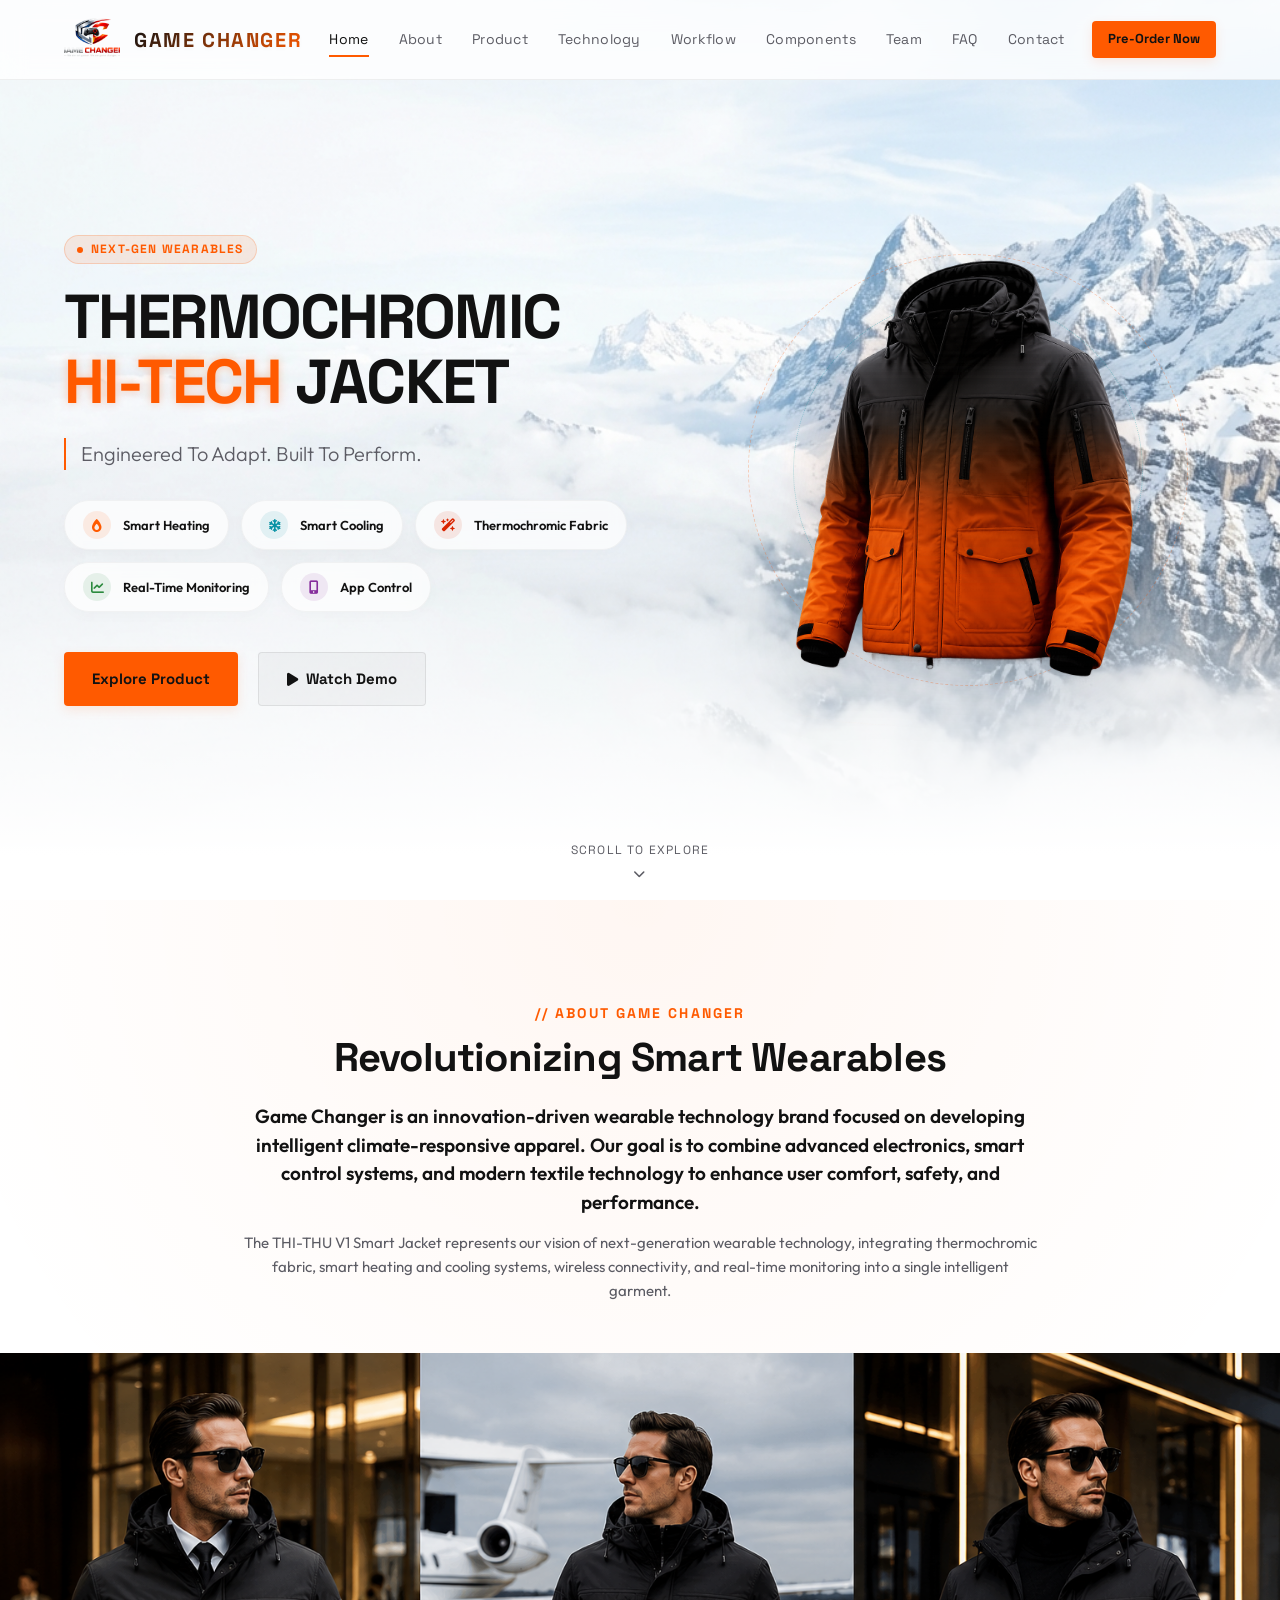
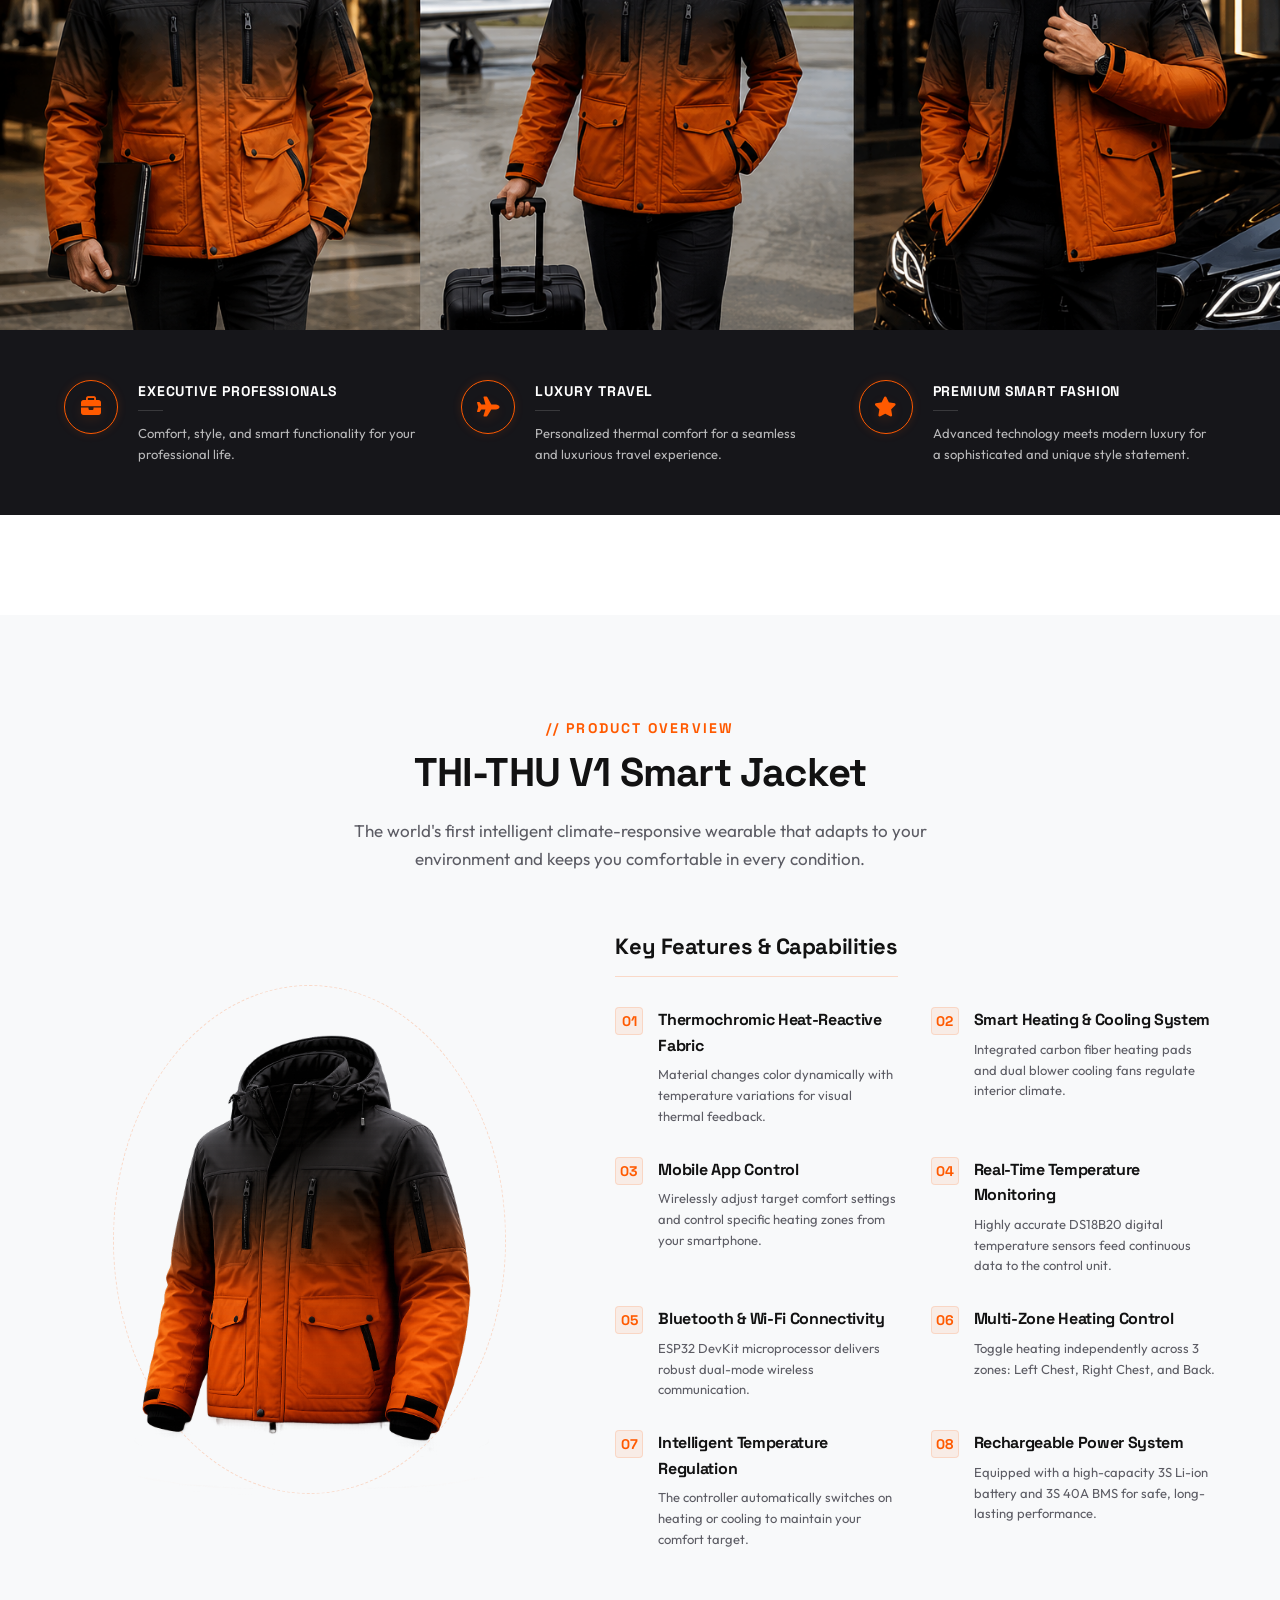
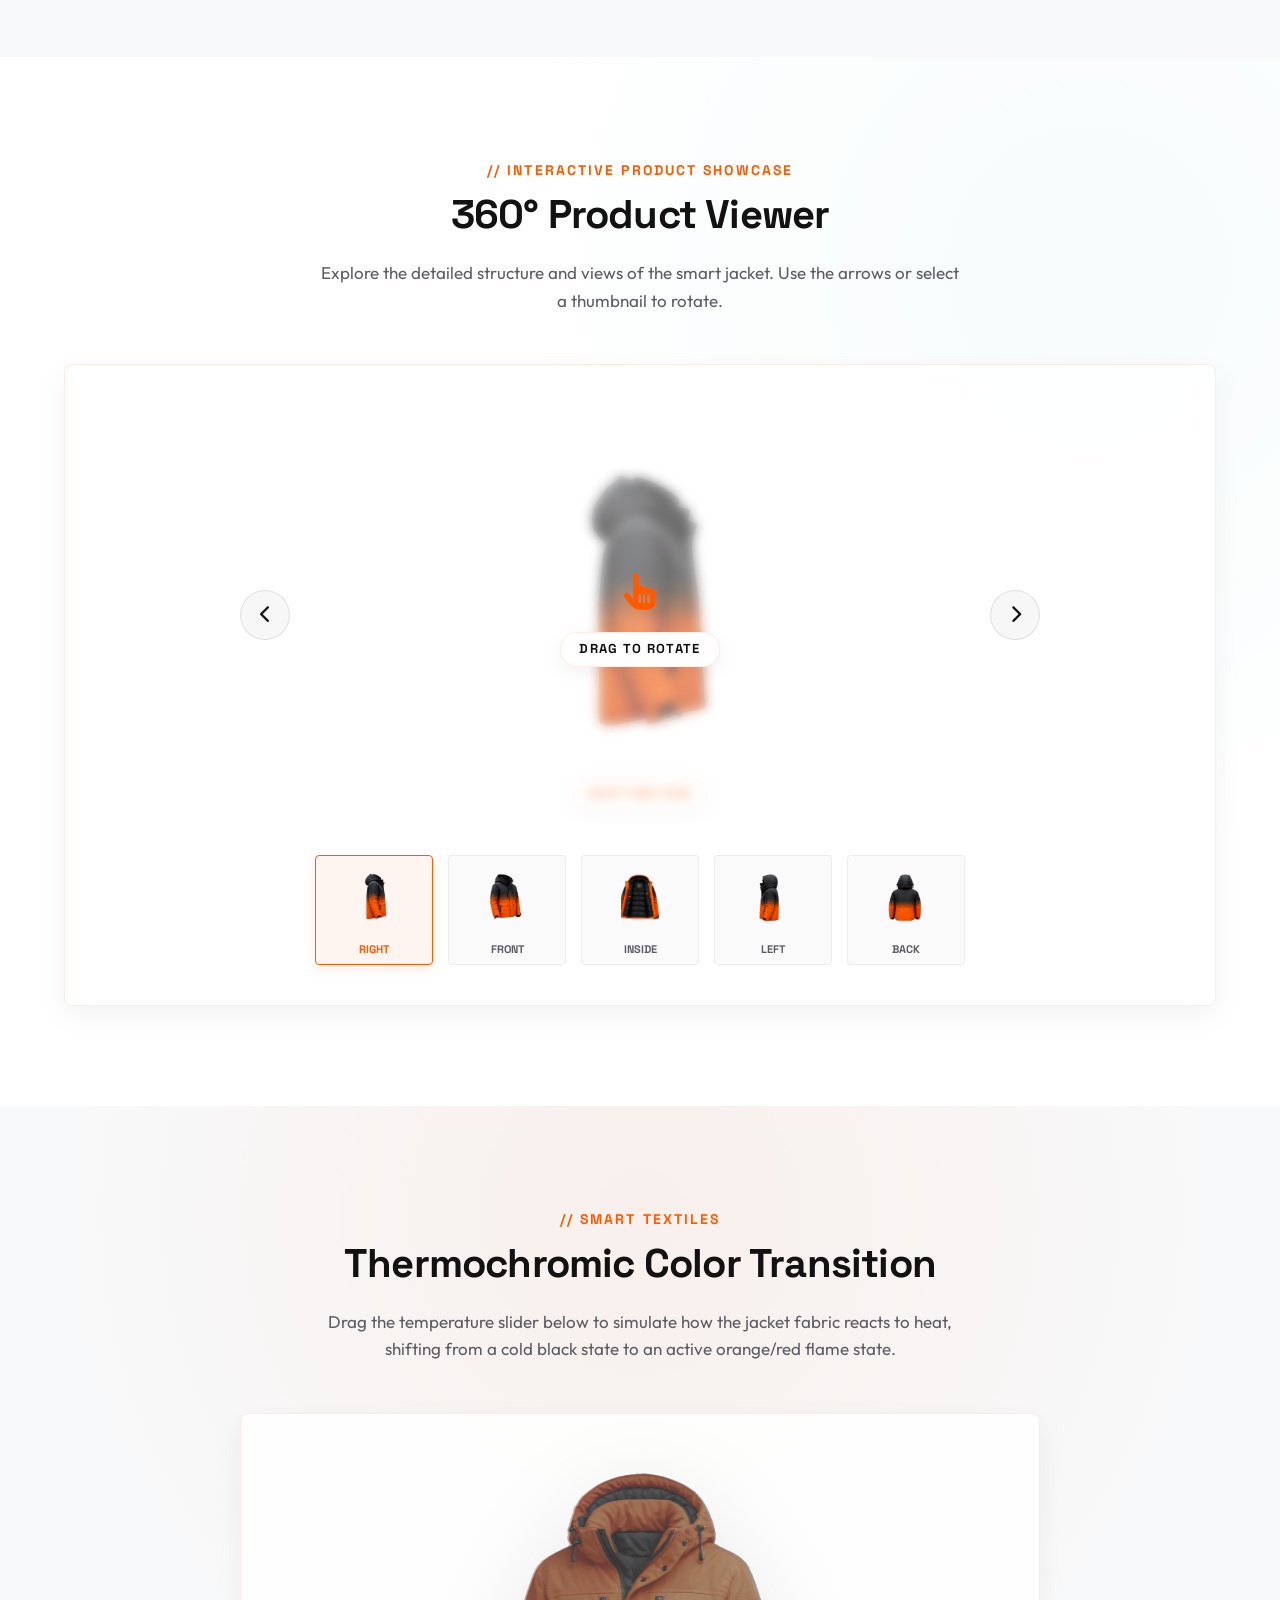
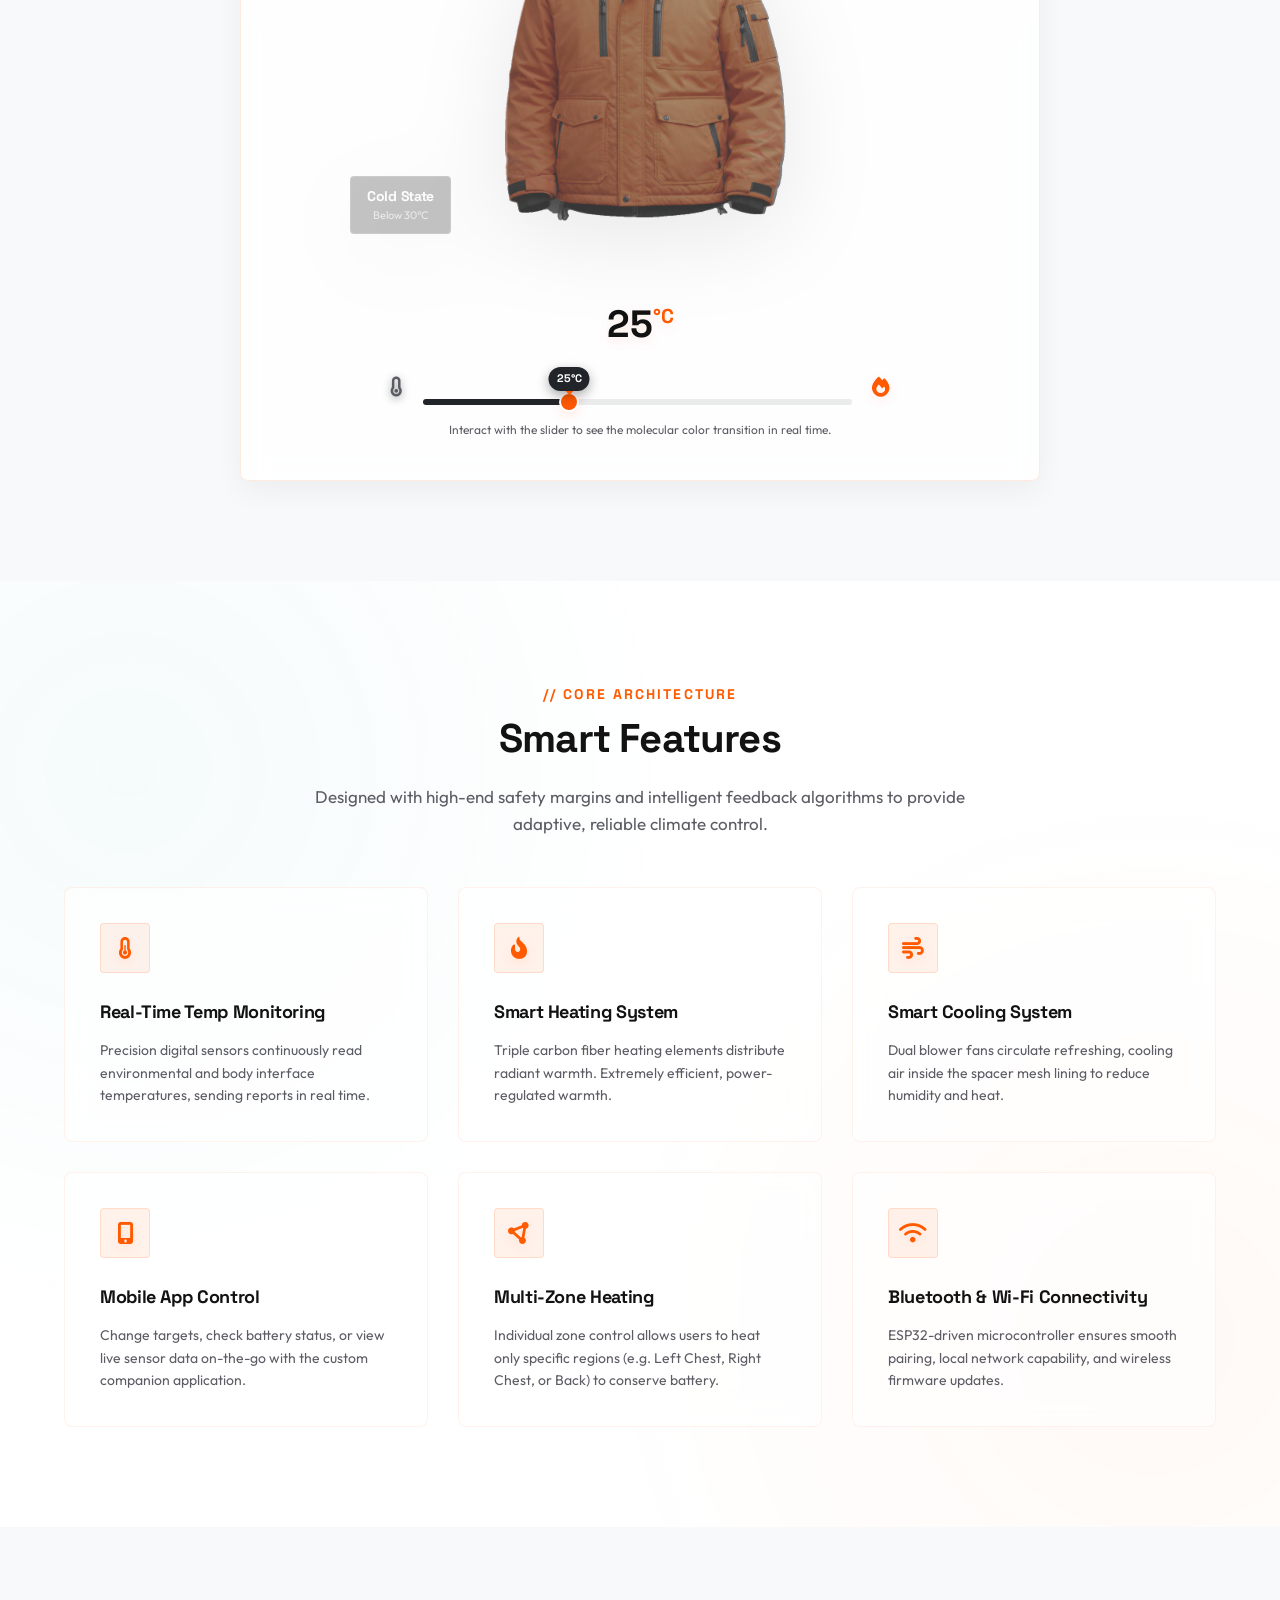
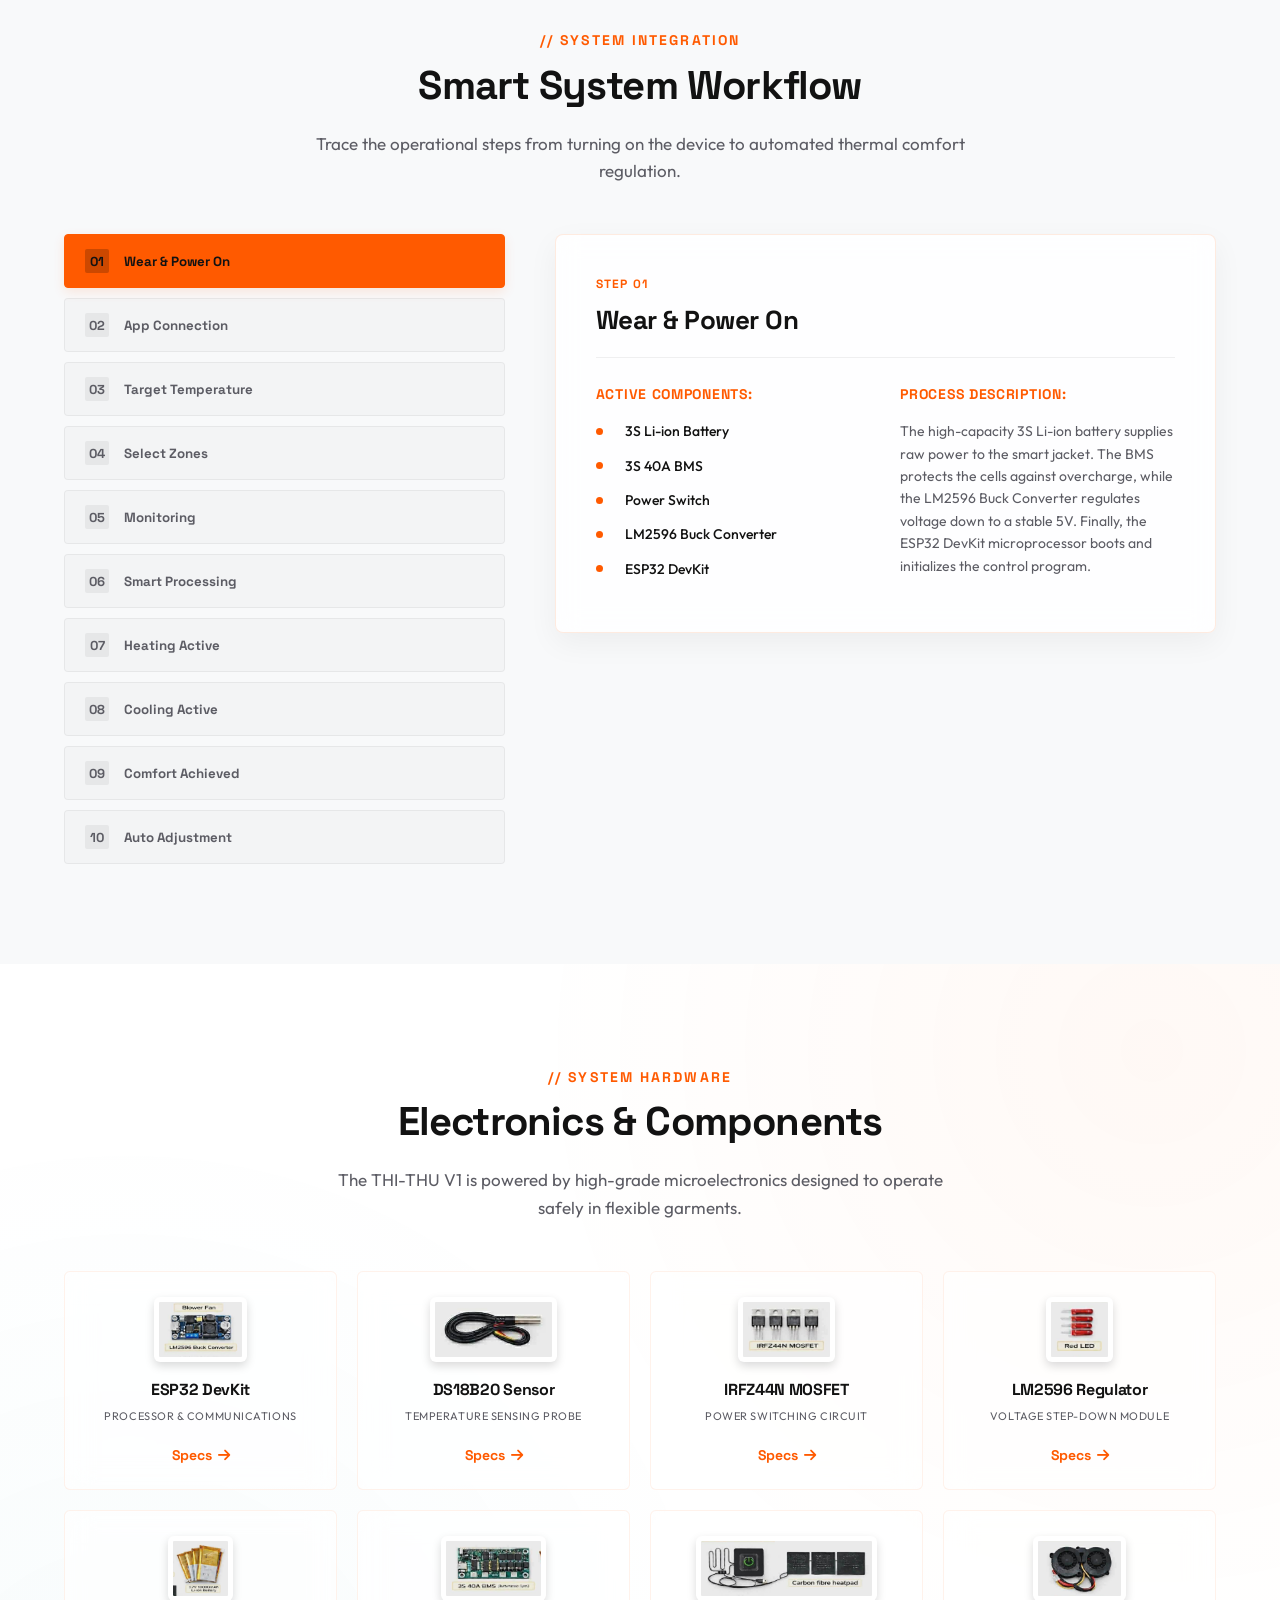
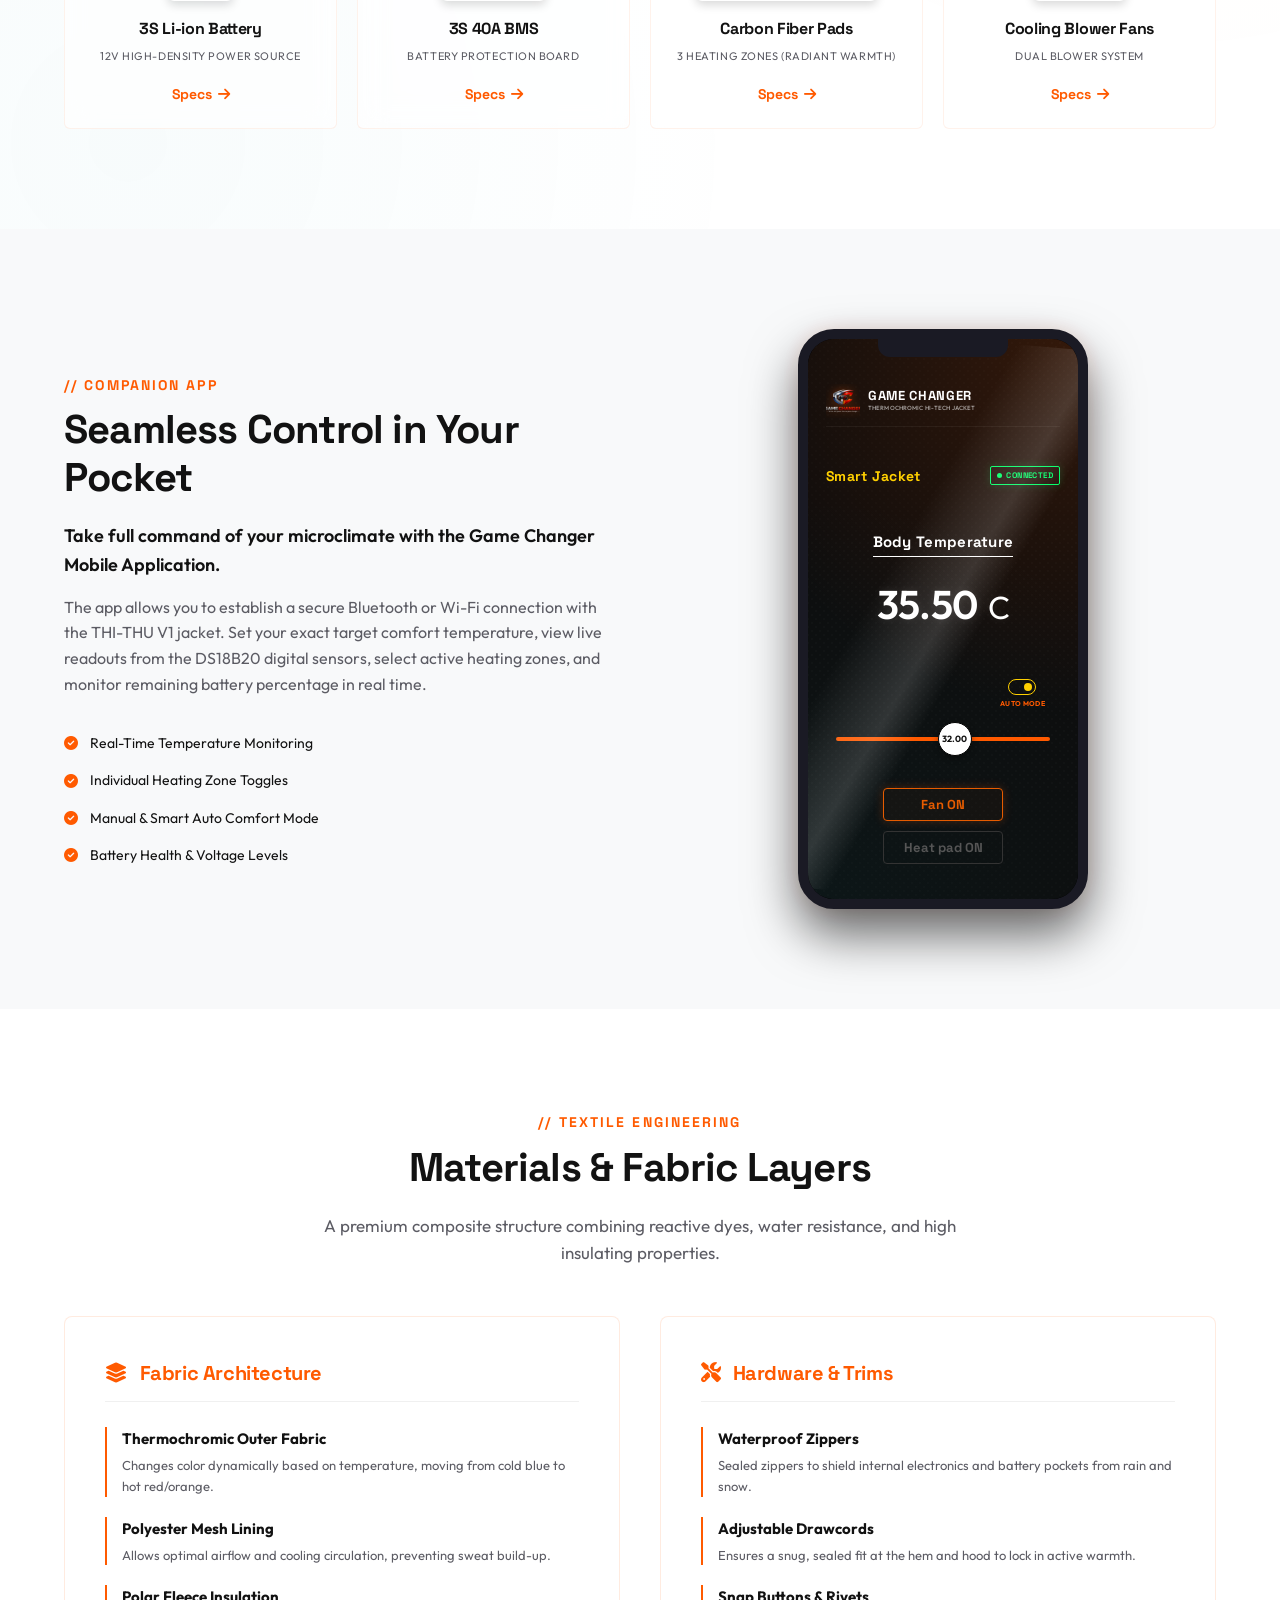
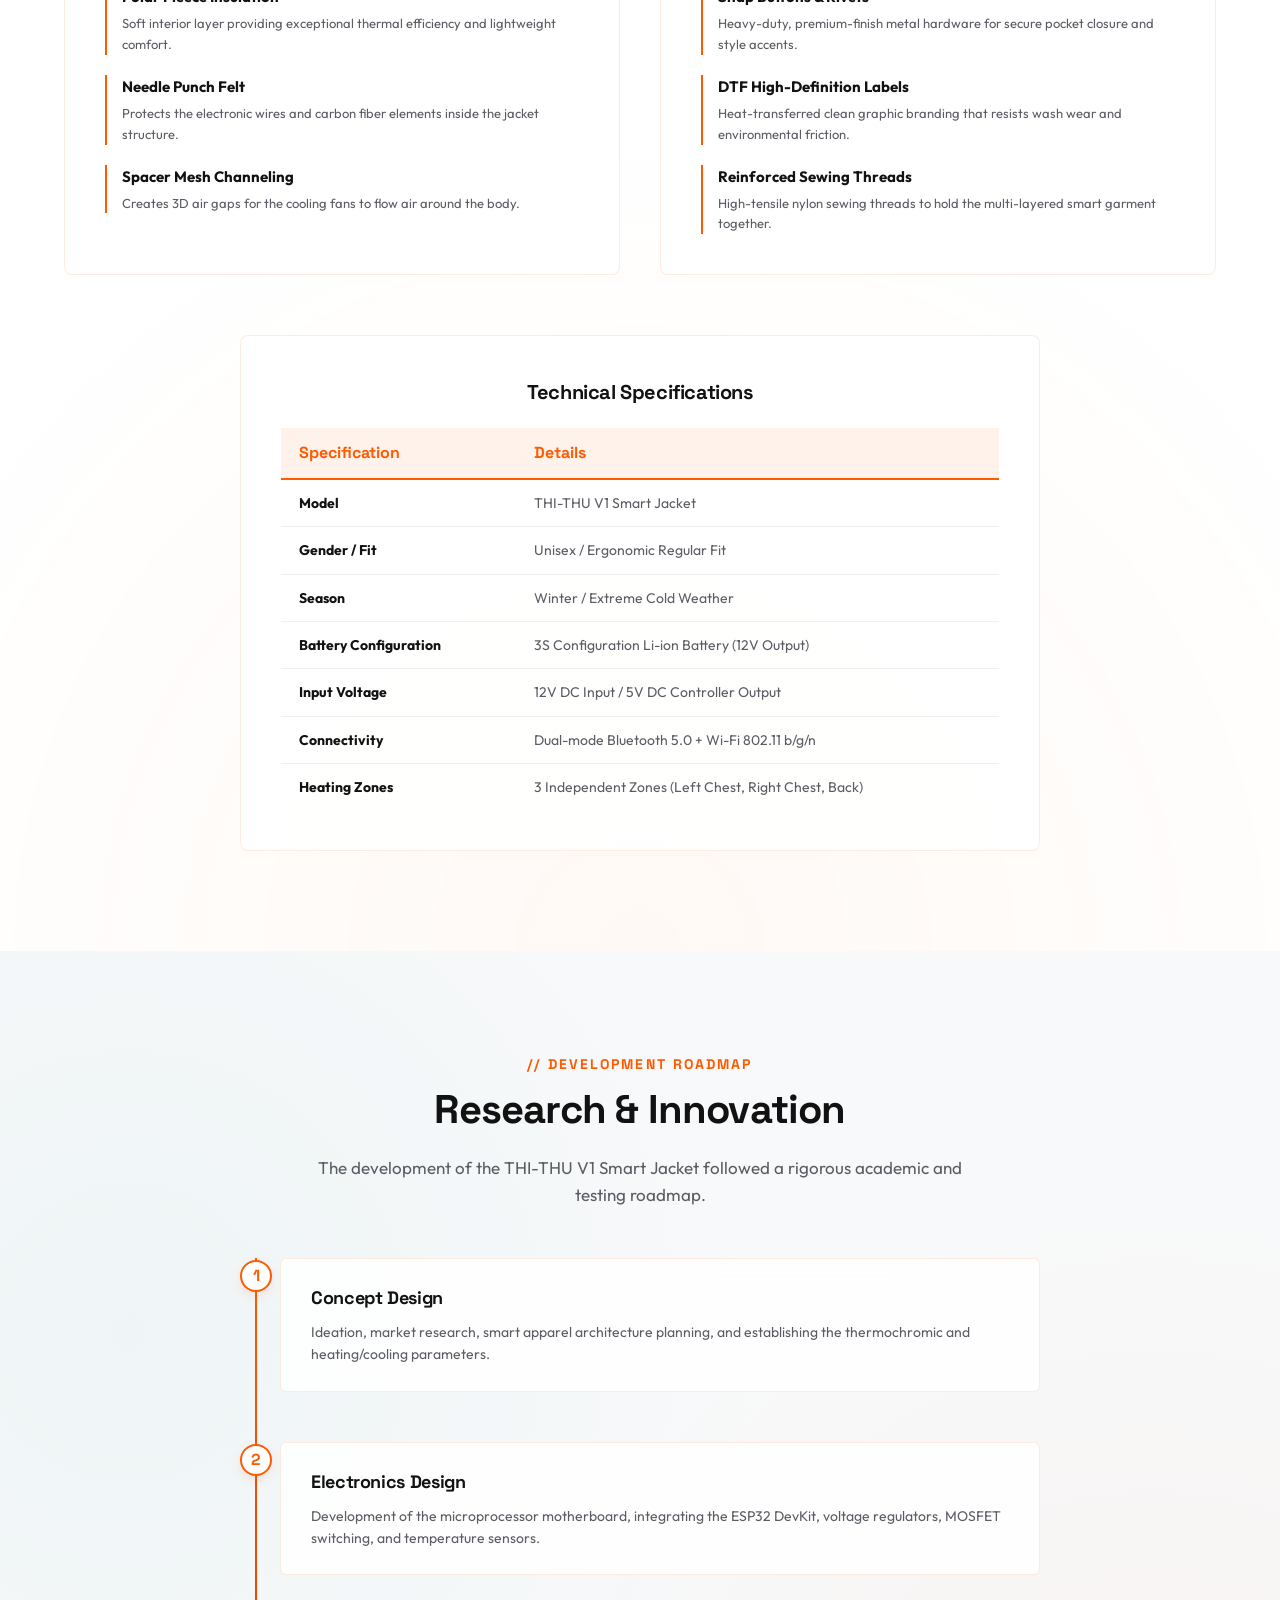
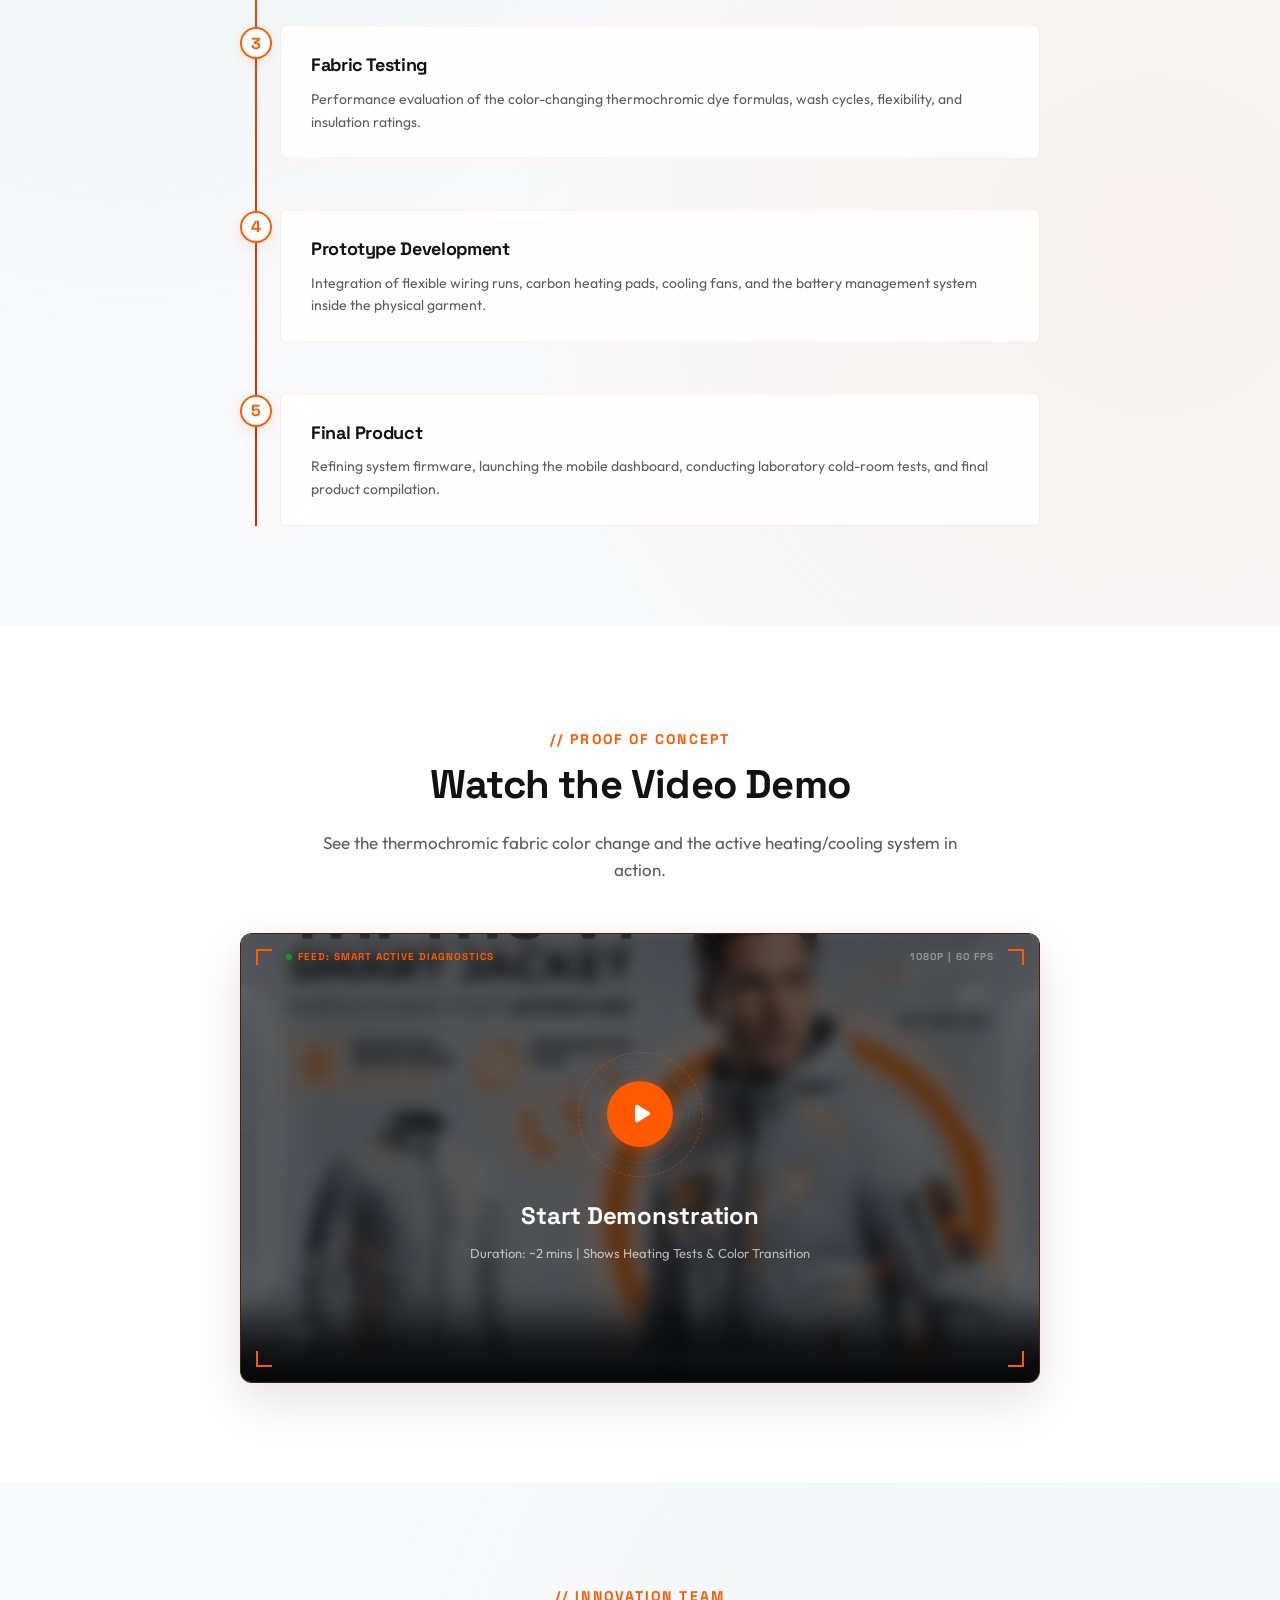
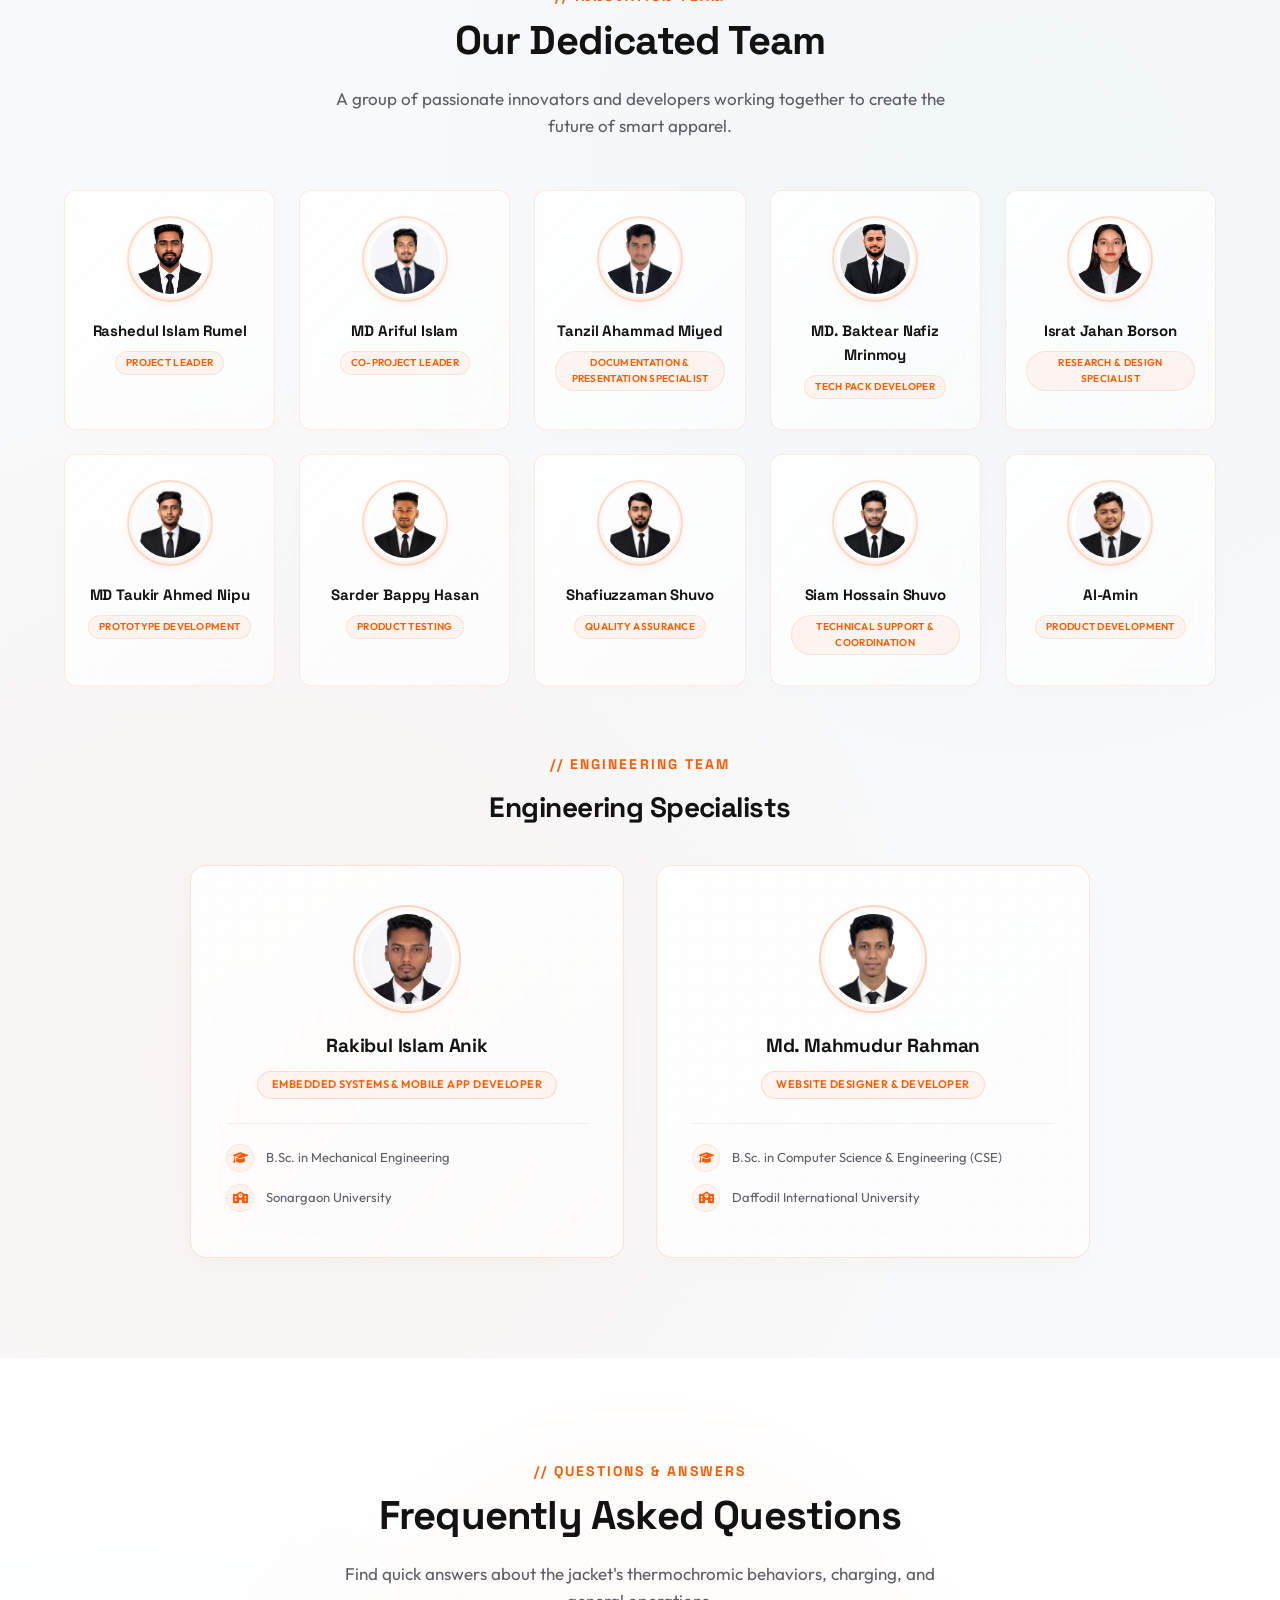
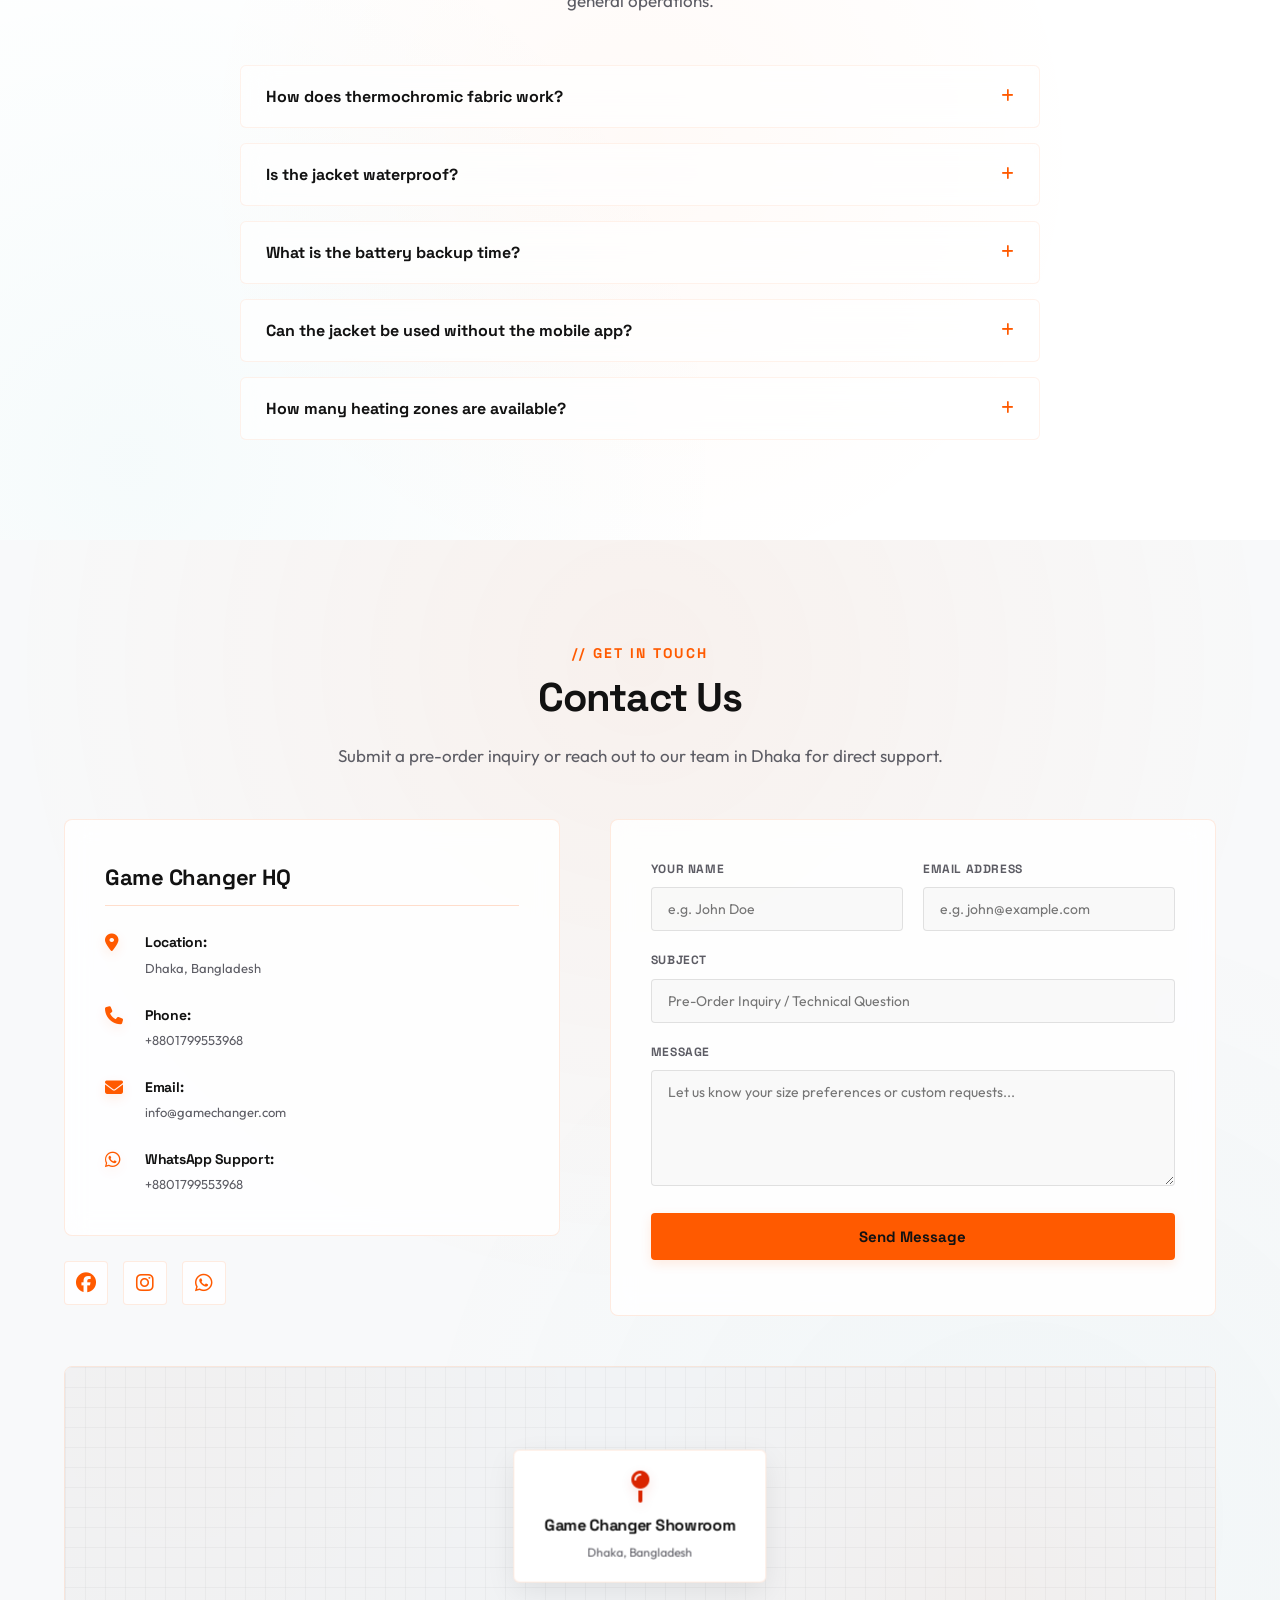
==== commit 0fe556d3: "Enhance SEO with meta tags, Open Graph, and Twitter Cards" ====
--- a/index.html
+++ b/index.html
@@ -3,8 +3,26 @@
 <head>
     <meta charset="UTF-8">
     <meta name="viewport" content="width=device-width, initial-scale=1.0">
-    <meta name="description" content="THI-THU V1 Smart Jacket by Game Changer - The world's first intelligent climate-responsive wearable with thermochromic fabric and smart heating/cooling.">
-    <title>GAME CHANGER | THI-THU V1 Smart Jacket</title>
+    <!-- Primary Meta Tags -->
+    <title>GAME CHANGER | THI-THU V1 Smart Jacket - Intelligent Climate-Responsive Wearable</title>
+    <meta name="title" content="GAME CHANGER | THI-THU V1 Smart Jacket">
+    <meta name="description" content="Discover the THI-THU V1 Smart Jacket by Game Changer. The ultimate intelligent climate-responsive wearable featuring automated heating, active cooling, thermochromic fabric, and Bluetooth app control for all-weather performance.">
+    <meta name="keywords" content="smart jacket, heated jacket, cooling jacket, climate responsive wearable, techwear, Game Changer, thermochromic clothing, THI-THU V1, smart clothing app, futuristic apparel">
+    <meta name="author" content="Game Changer Outwear">
+    
+    <!-- Open Graph / Facebook -->
+    <meta property="og:type" content="website">
+    <meta property="og:url" content="https://game-changer-jacket.vercel.app/">
+    <meta property="og:title" content="GAME CHANGER | THI-THU V1 Smart Jacket">
+    <meta property="og:description" content="The ultimate intelligent climate-responsive wearable featuring automated heating, active cooling, thermochromic fabric, and Bluetooth app control.">
+    <meta property="og:image" content="https://game-changer-jacket.vercel.app/assets/images/jacket_views/cold_nobg.png">
+
+    <!-- Twitter -->
+    <meta property="twitter:card" content="summary_large_image">
+    <meta property="twitter:url" content="https://game-changer-jacket.vercel.app/">
+    <meta property="twitter:title" content="GAME CHANGER | THI-THU V1 Smart Jacket">
+    <meta property="twitter:description" content="The ultimate intelligent climate-responsive wearable featuring automated heating, active cooling, thermochromic fabric, and Bluetooth app control.">
+    <meta property="twitter:image" content="https://game-changer-jacket.vercel.app/assets/images/jacket_views/cold_nobg.png">
     
     <!-- Favicon -->
     <link rel="icon" type="image/png" href="assets/images/favicon.png">
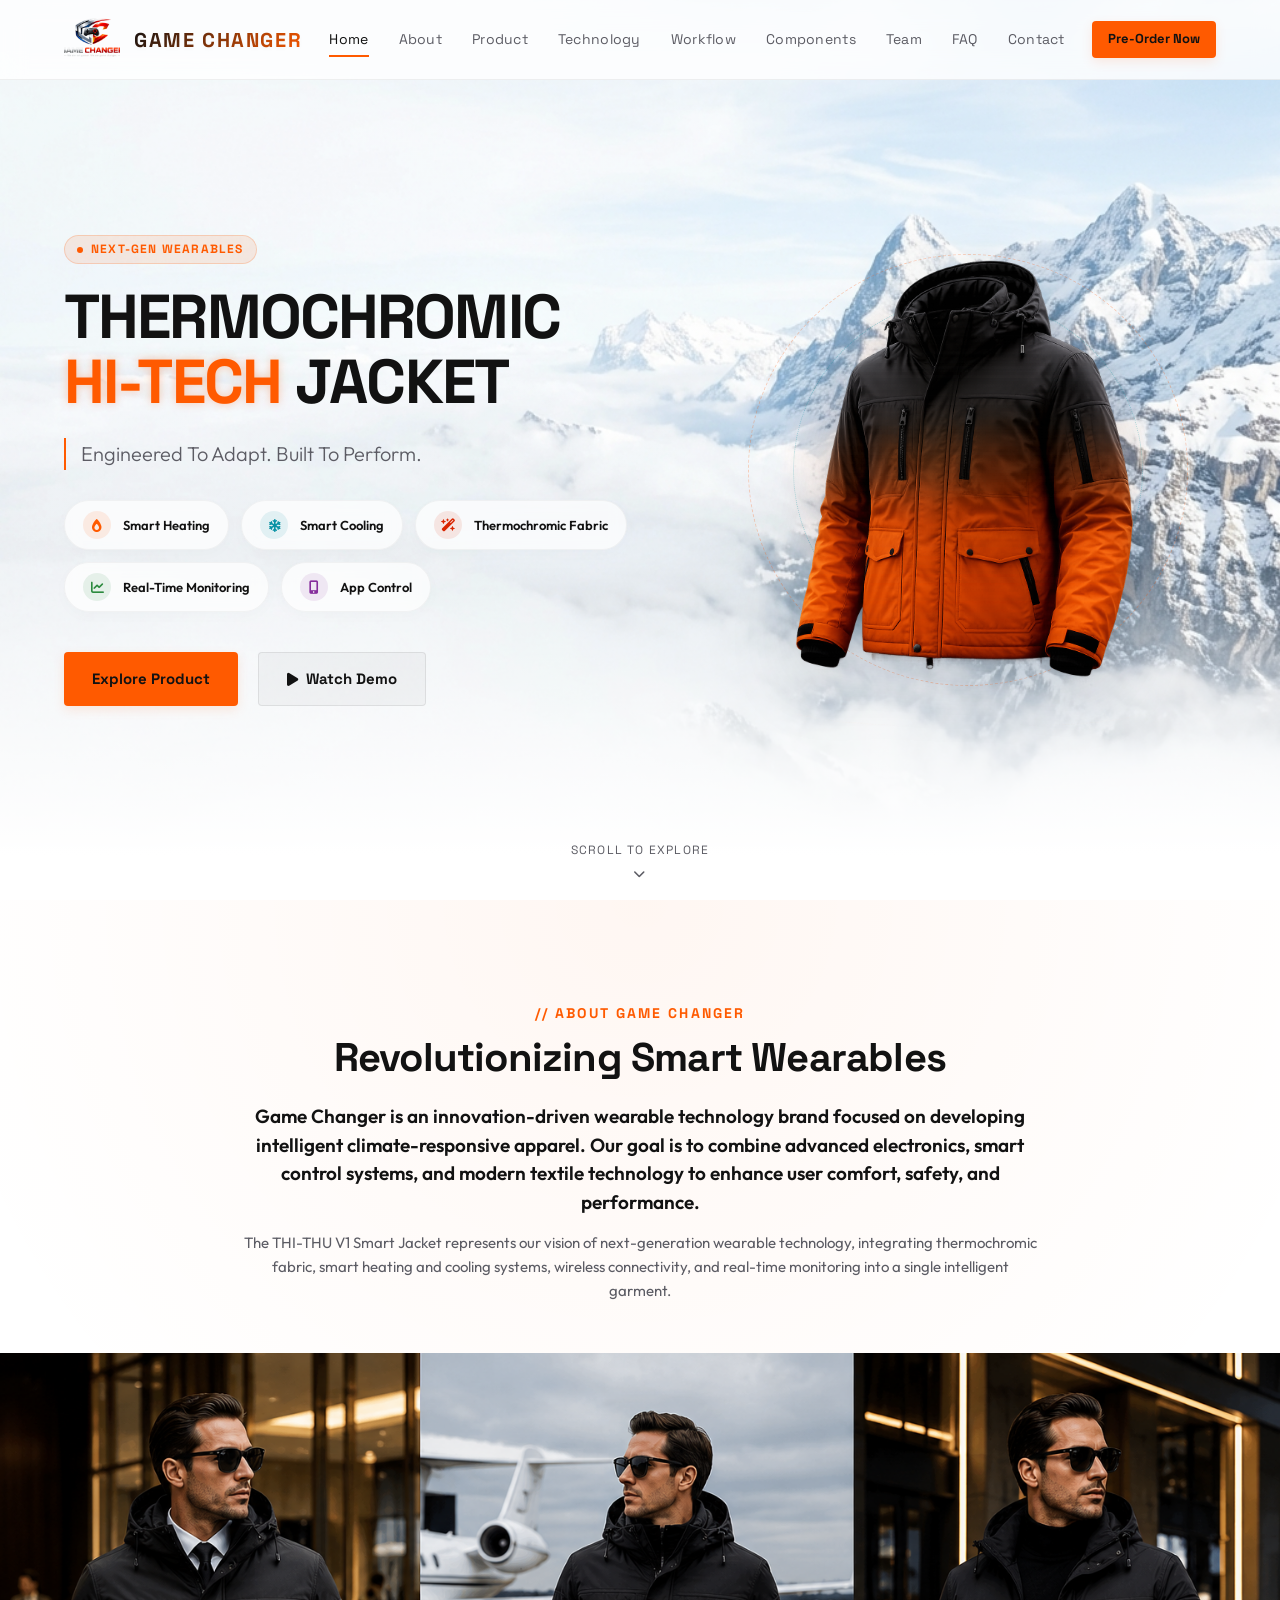
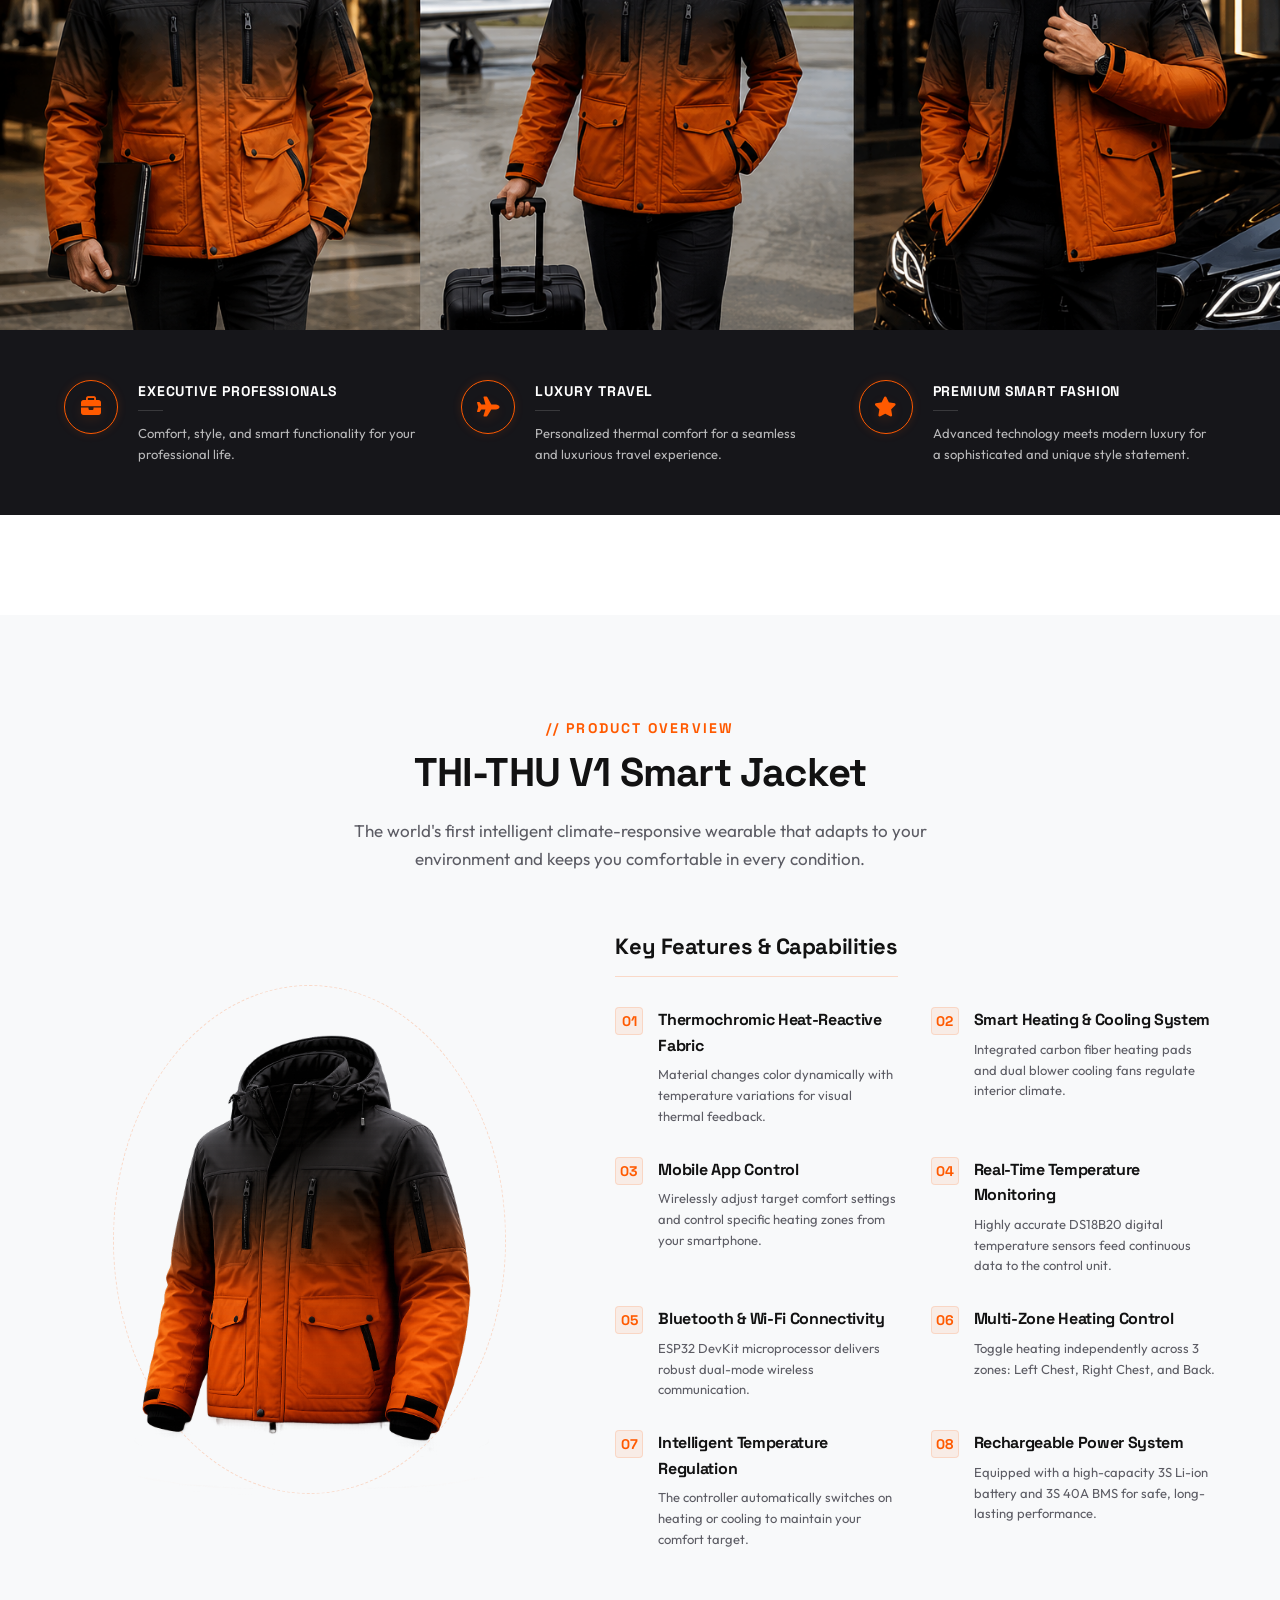
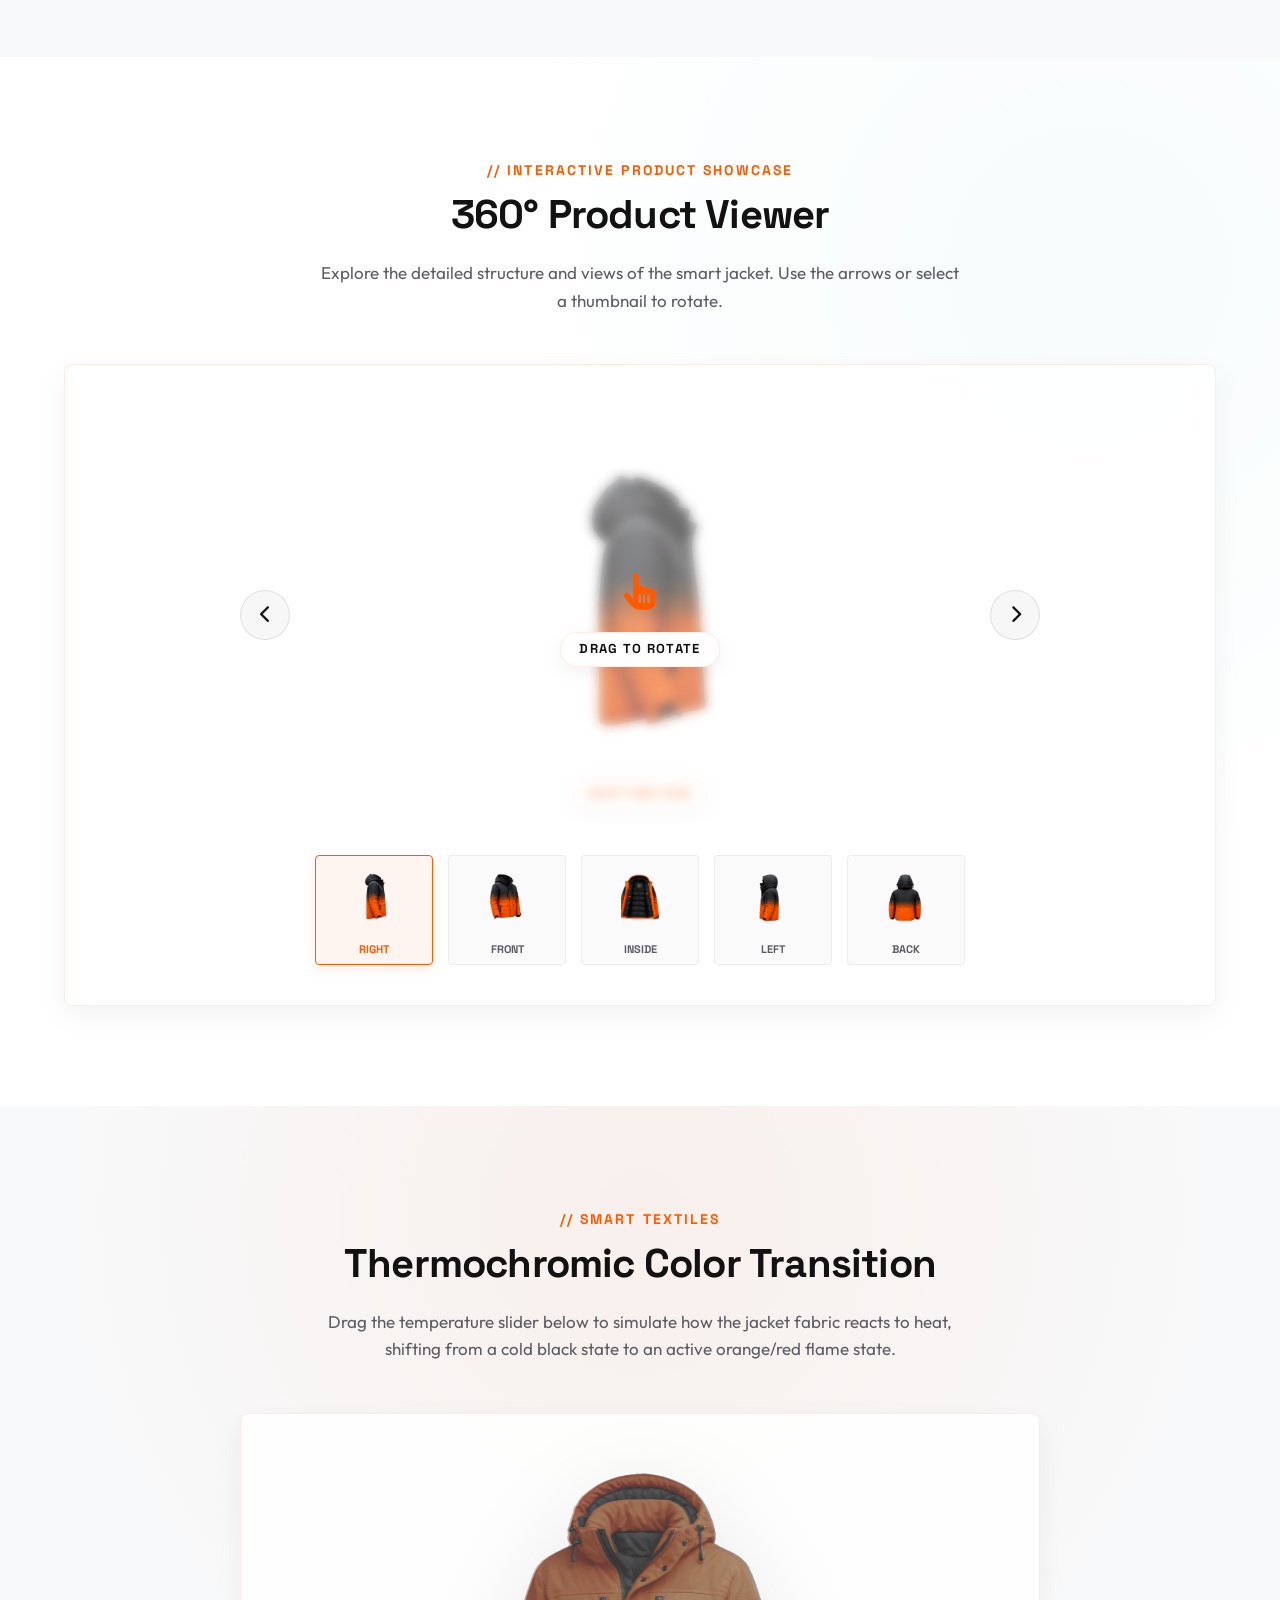
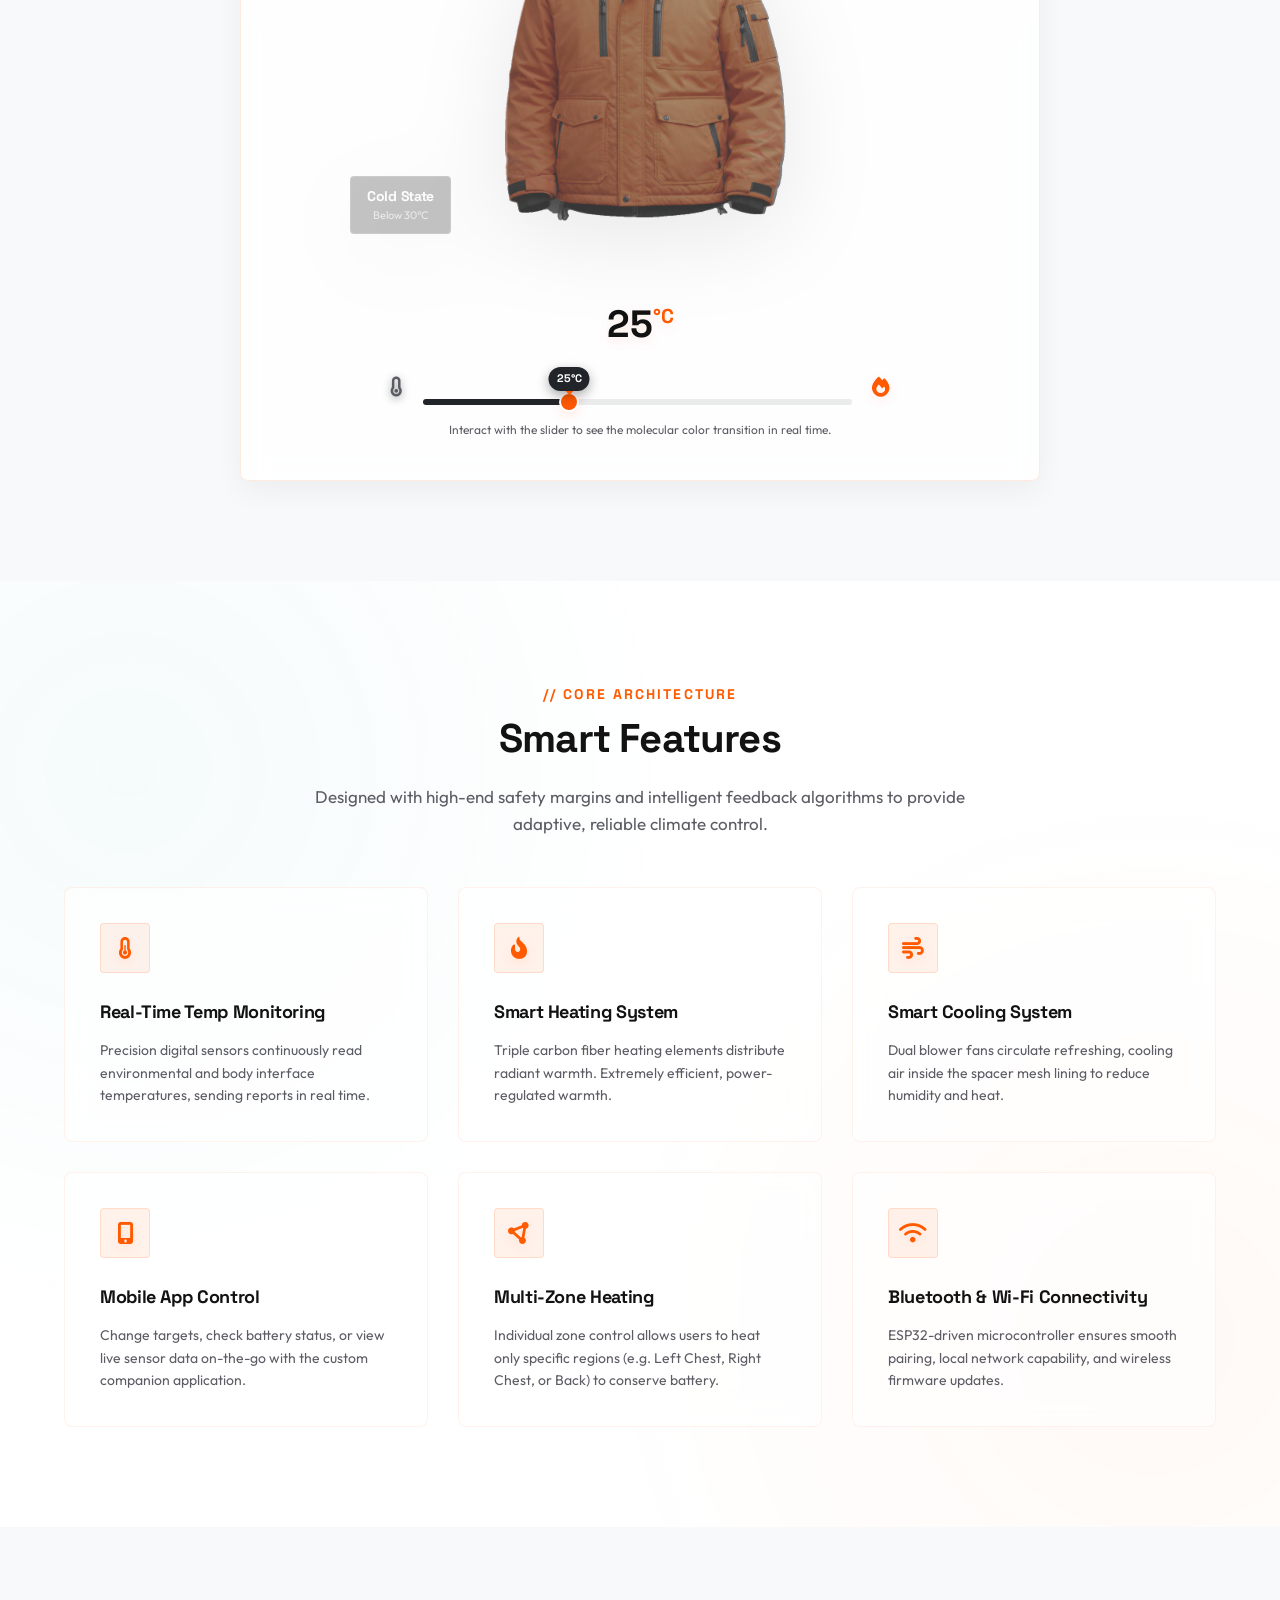
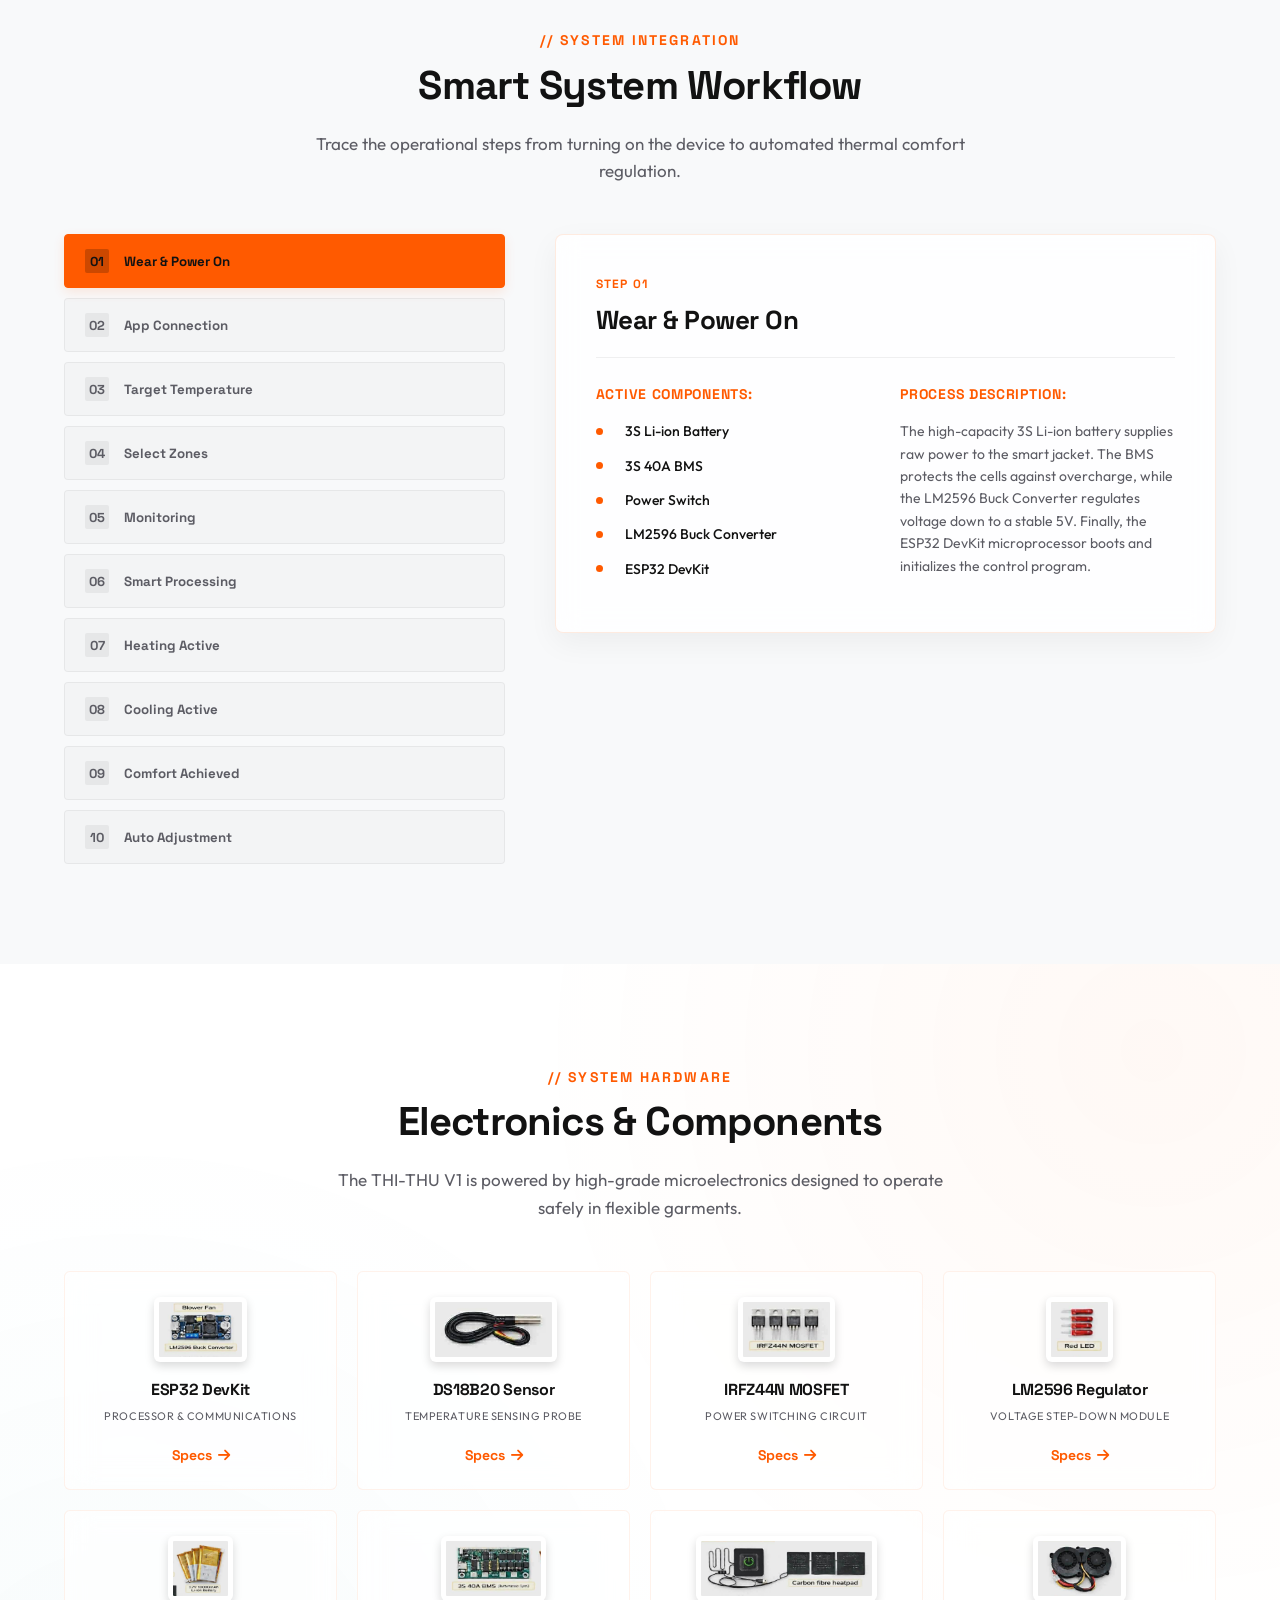
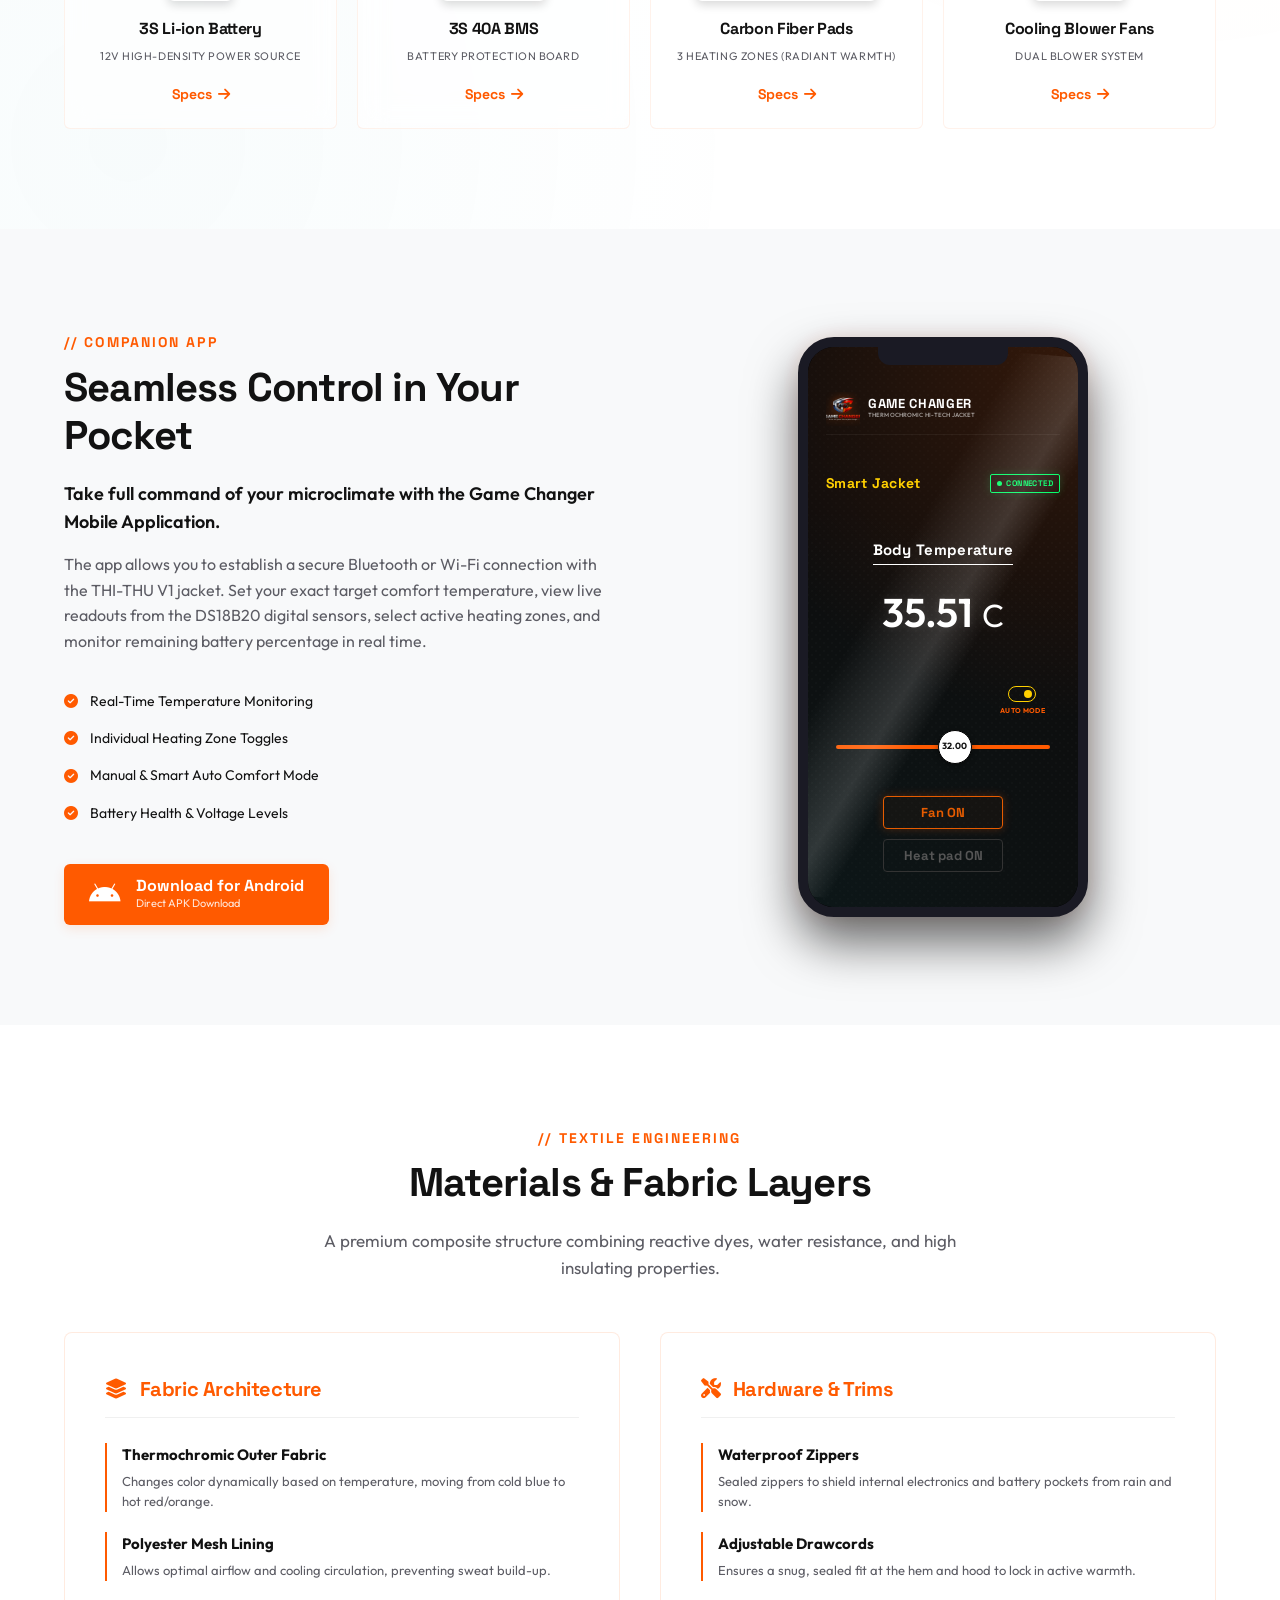
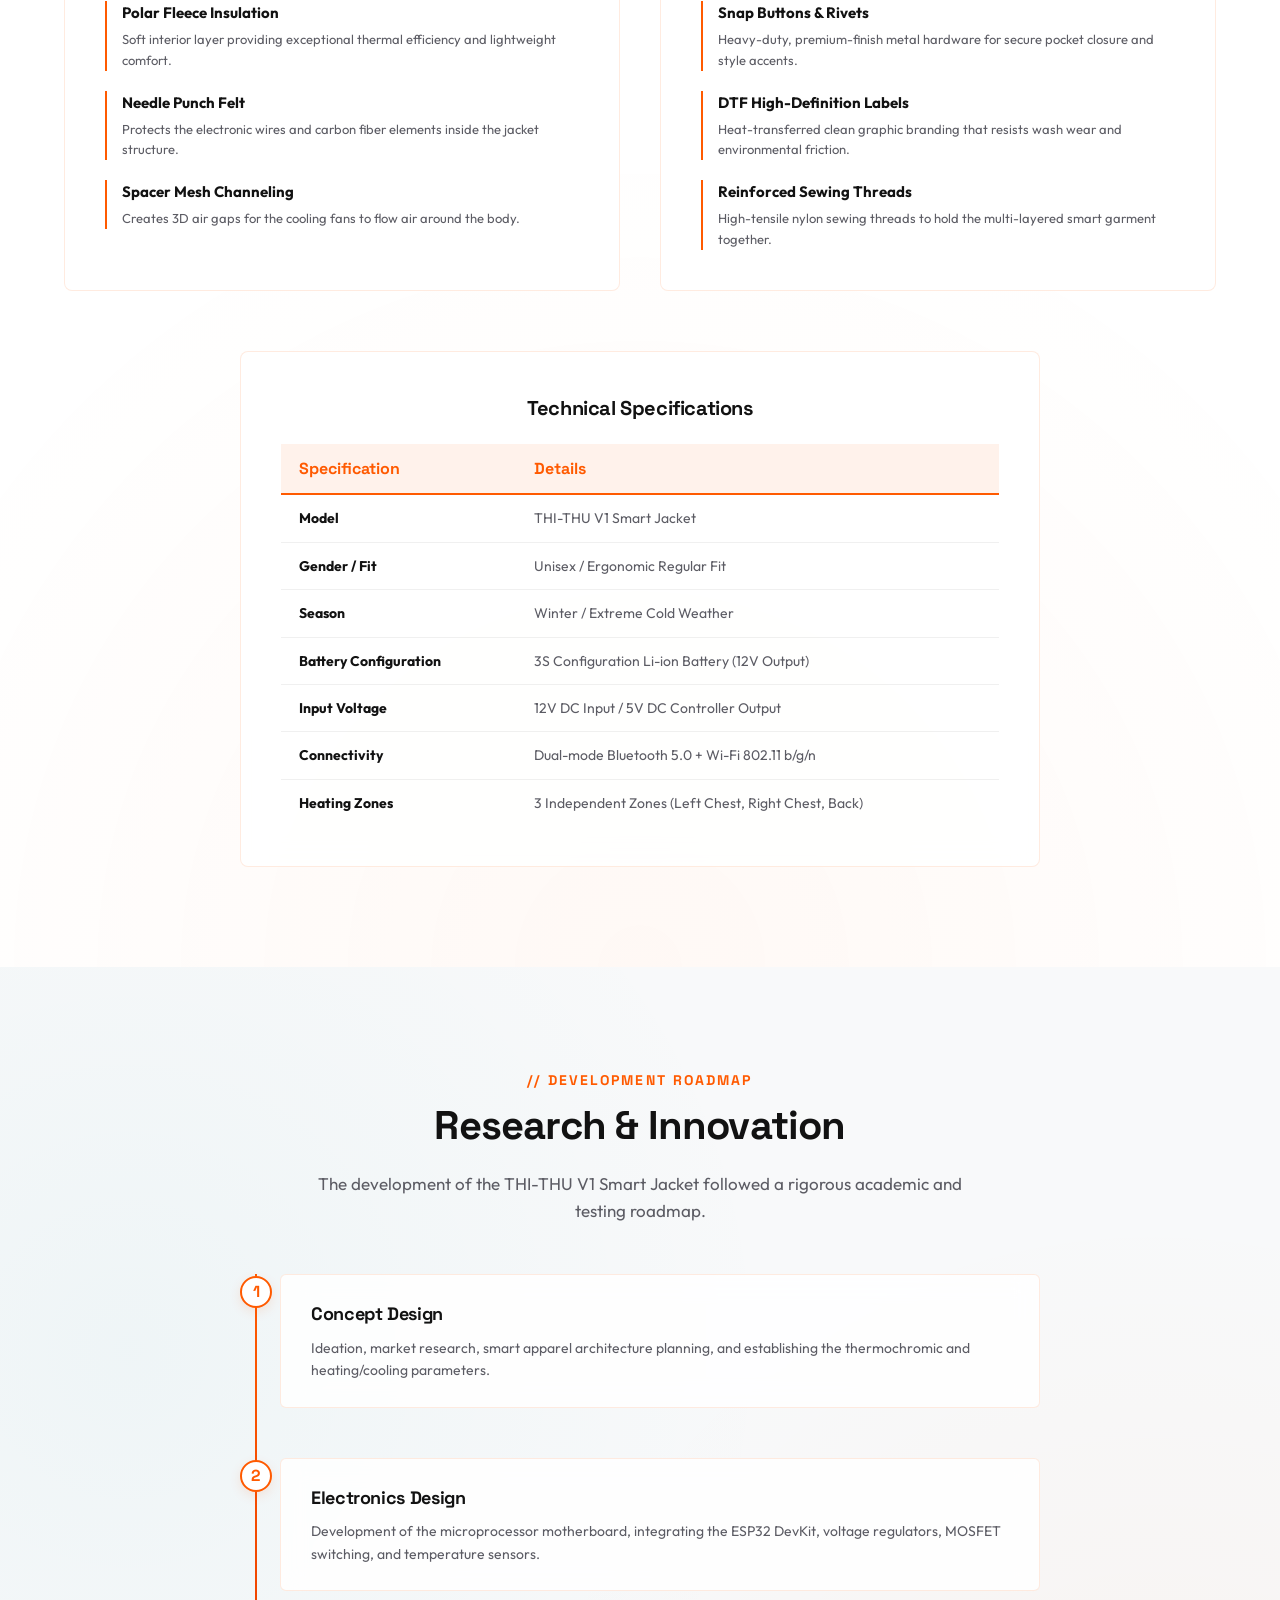
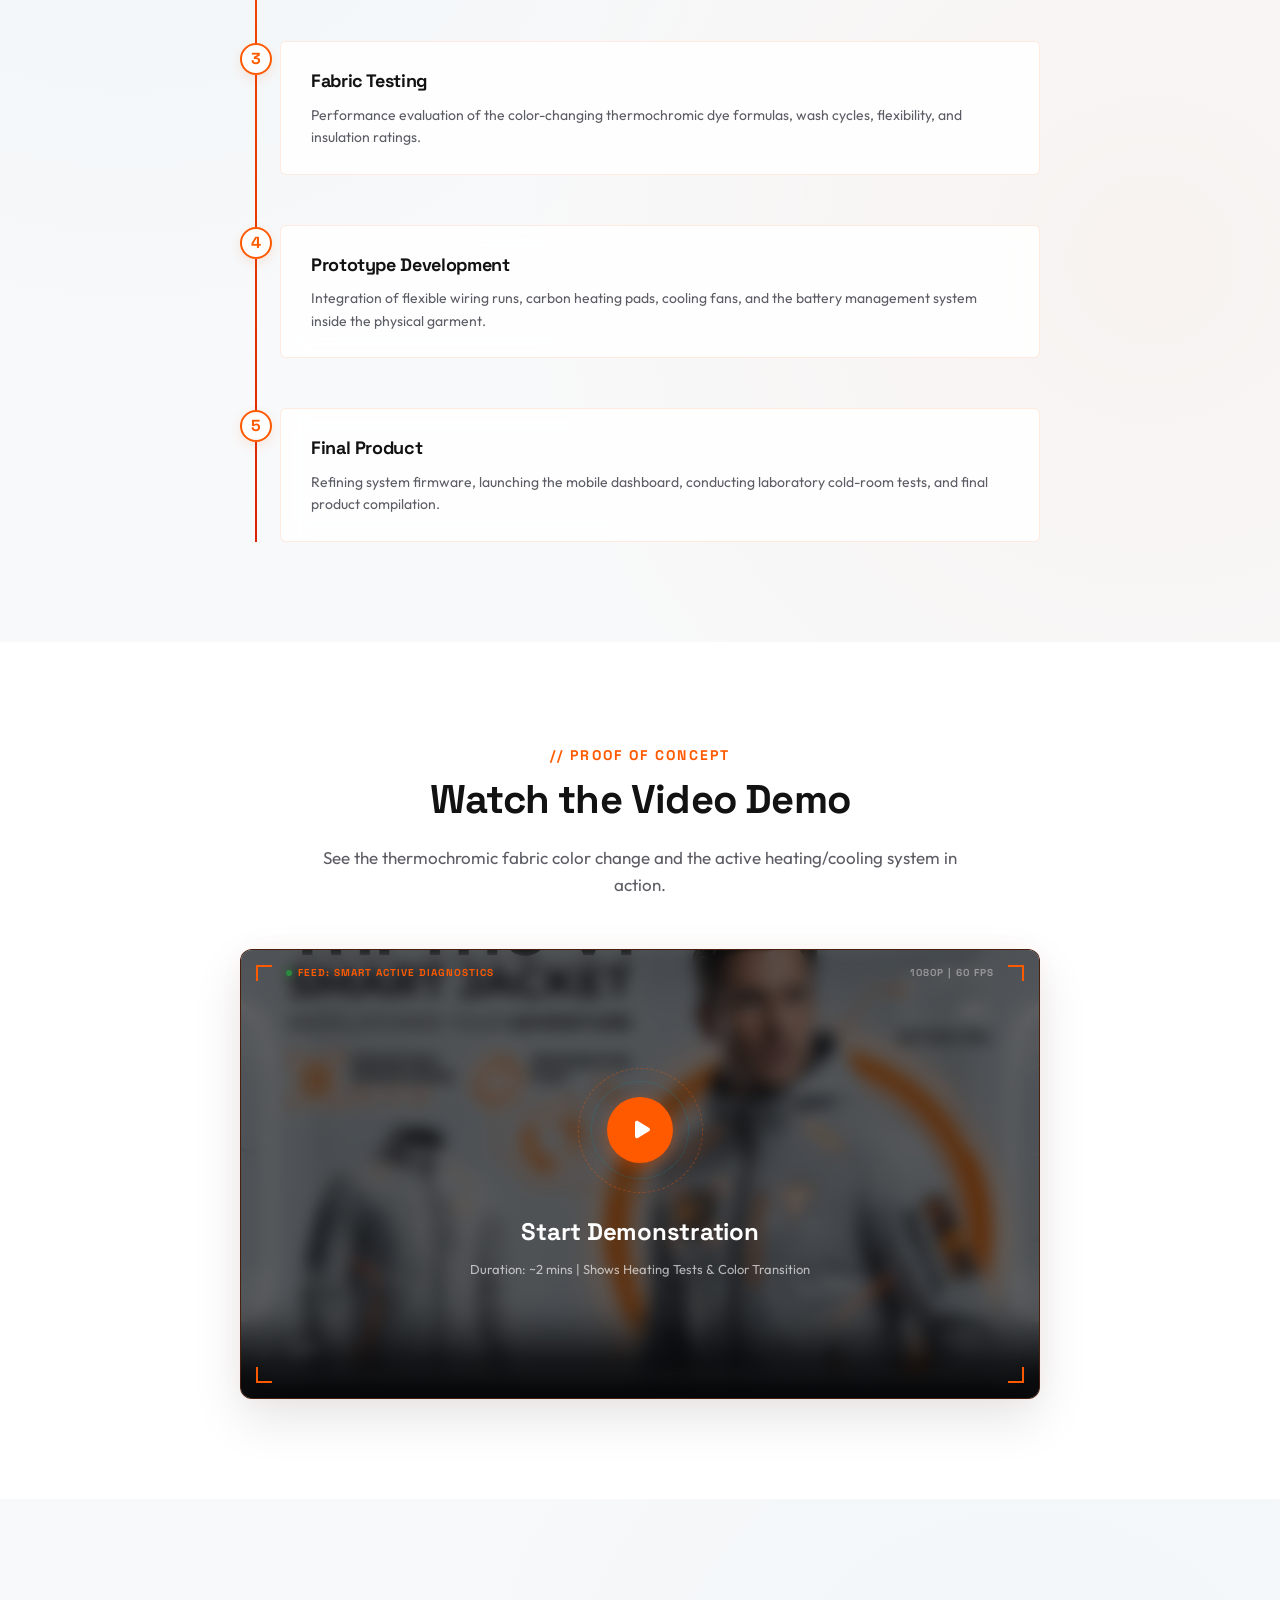
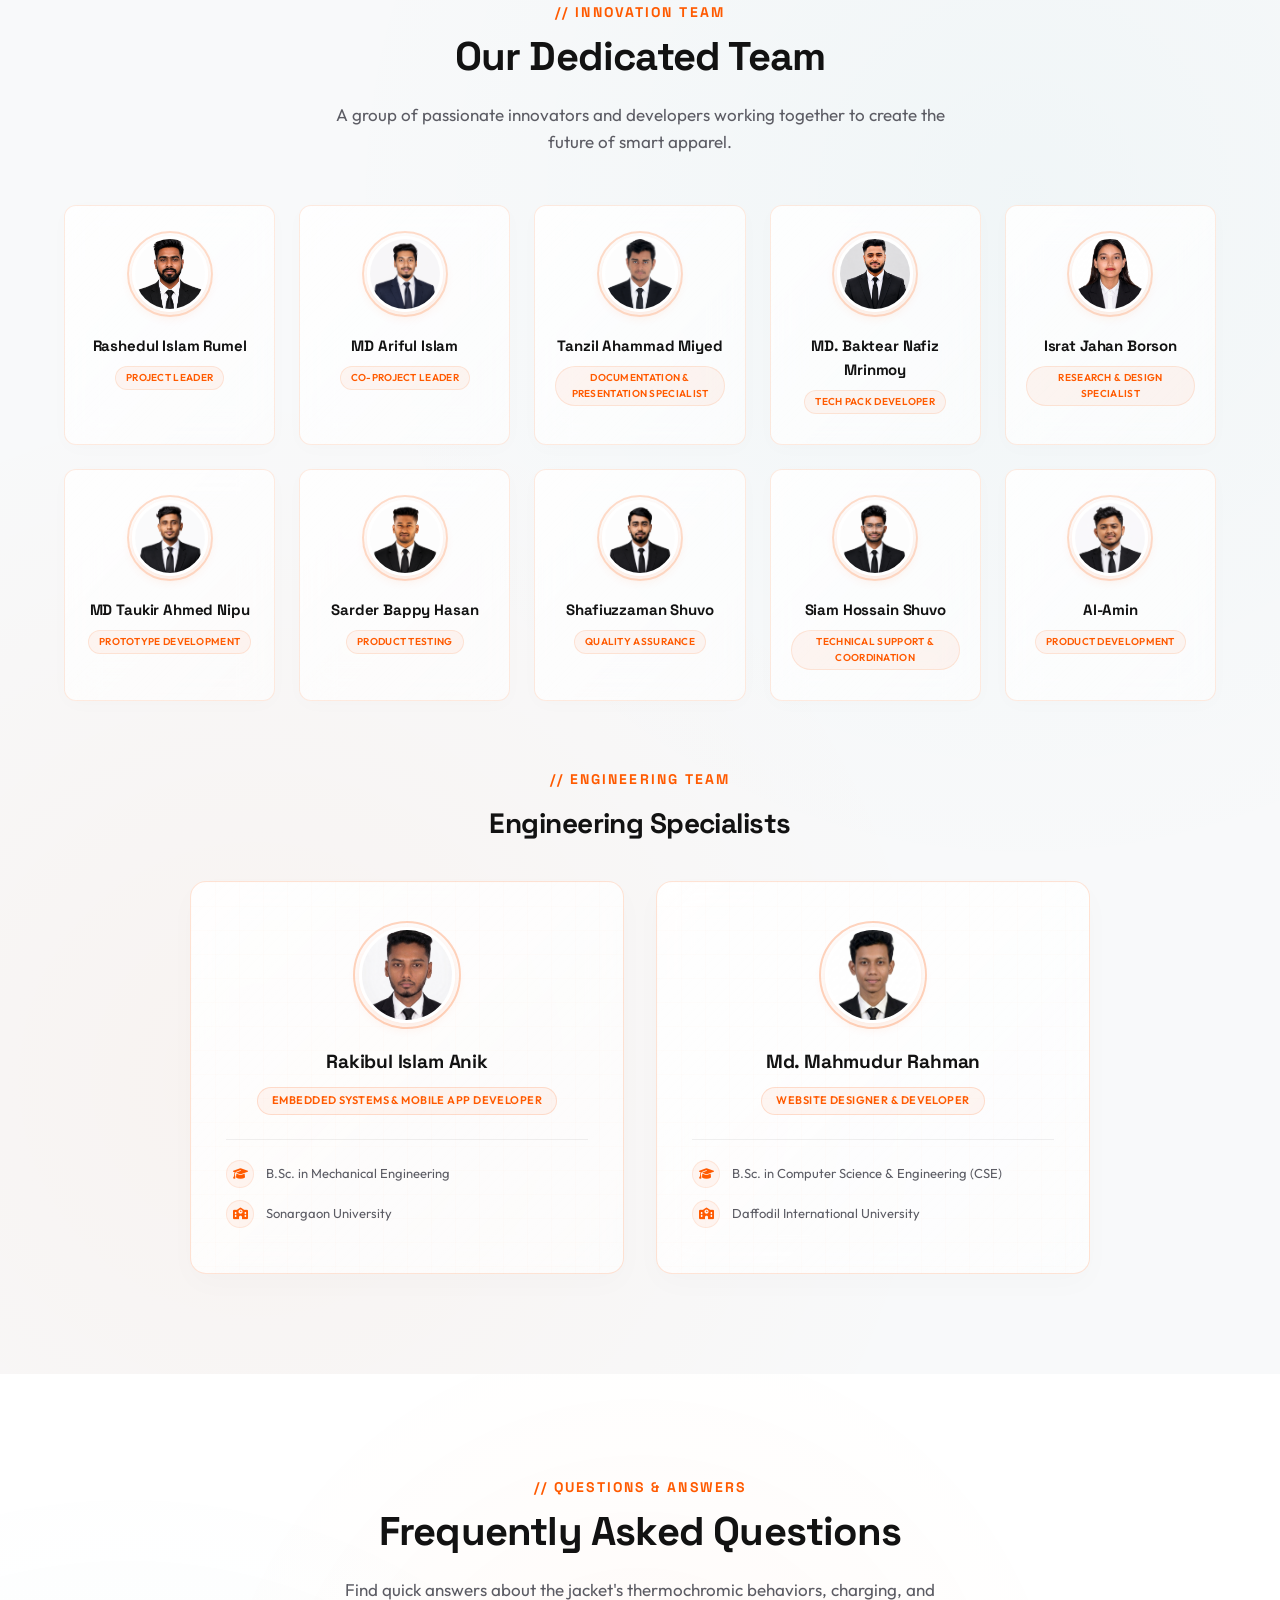
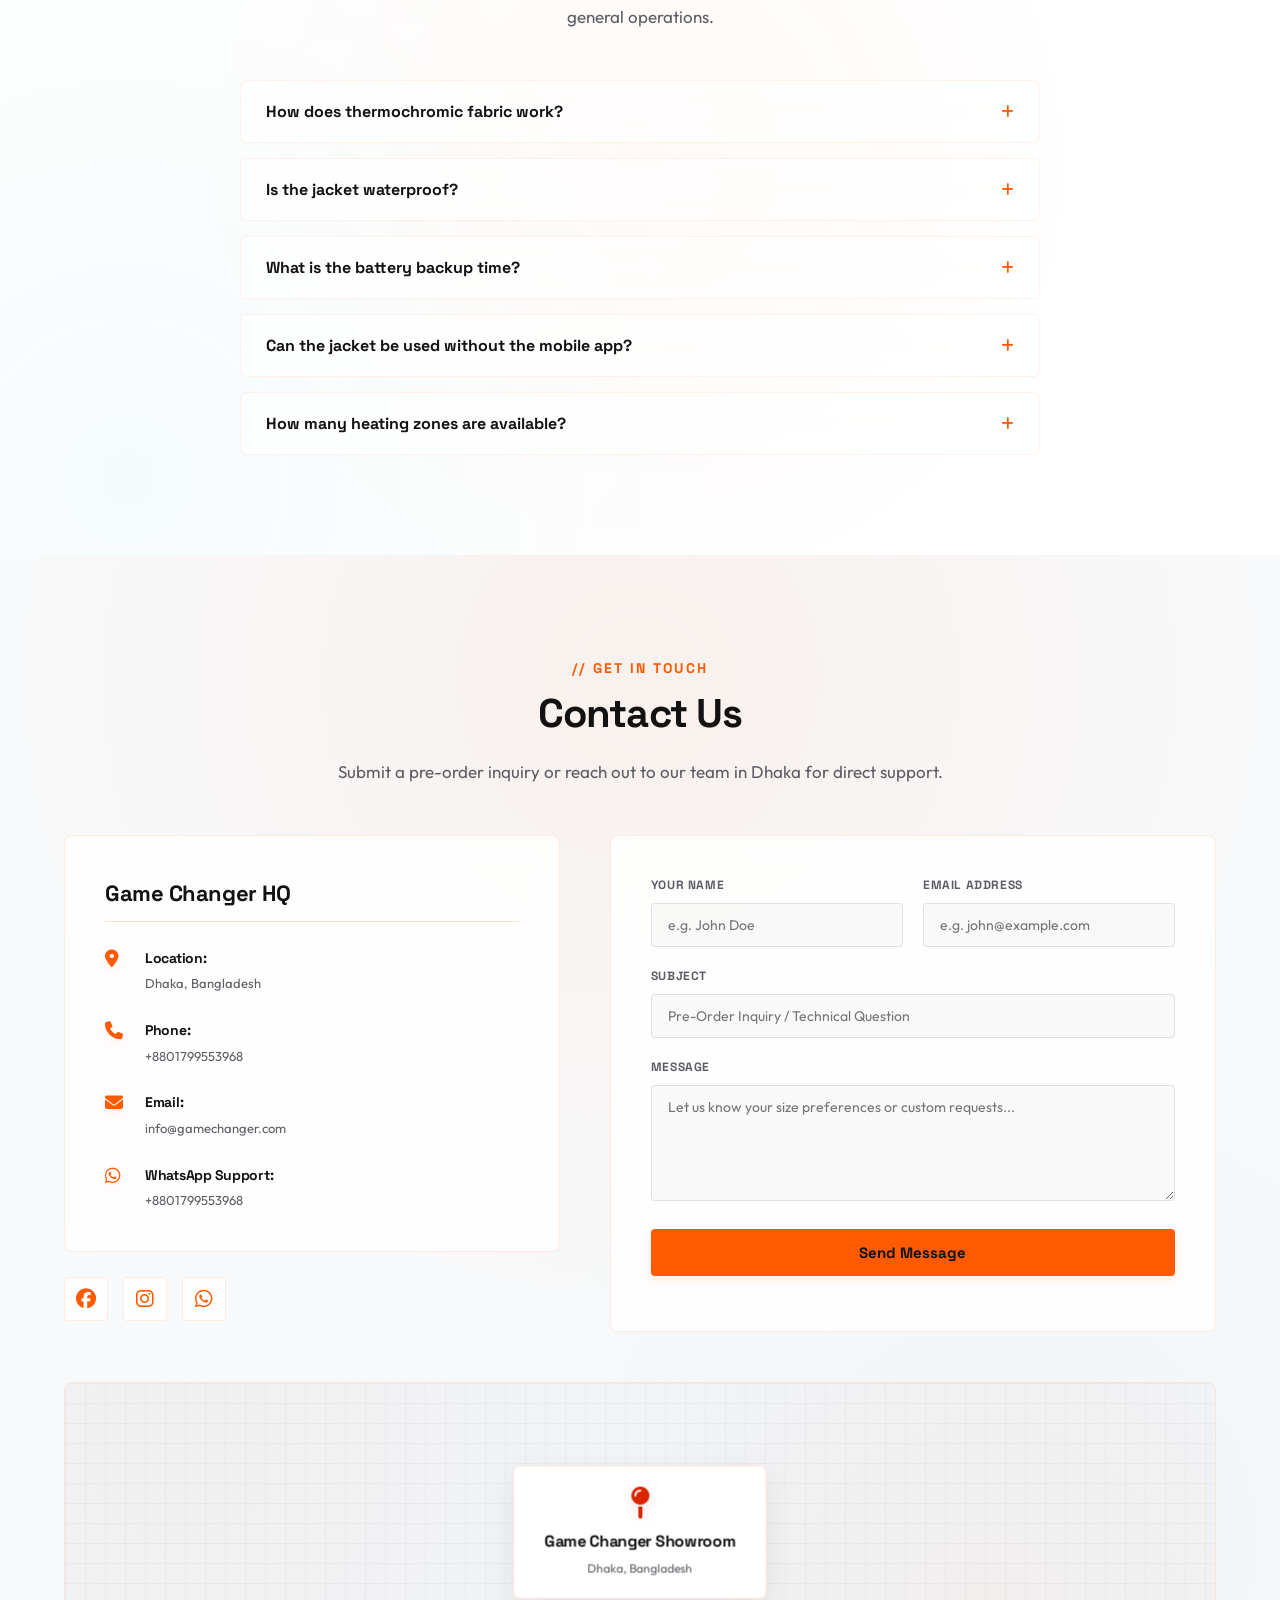
==== commit 78f327d4: "Add Android APK download button" ====
--- a/index.html
+++ b/index.html
@@ -560,6 +560,15 @@
                             <i class="fa-solid fa-circle-check"></i>
                             <span>Battery Health & Voltage Levels</span>
                         </div>
+                    </div>
+                    <div style="margin-top: 40px;">
+                        <a href="assets/downloads/game-changer-app.apk" download="GameChangerApp.apk" class="btn-primary" style="display: inline-flex; align-items: center; gap: 15px; padding: 12px 25px; text-decoration: none; border-radius: 6px; background-color: var(--color-orange); color: #fff; box-shadow: var(--glow-orange); transition: transform 0.3s ease, box-shadow 0.3s ease;">
+                            <i class="fa-brands fa-android" style="font-size: 28px;"></i>
+                            <div style="text-align: left;">
+                                <div style="font-family: var(--font-heading); font-weight: 700; font-size: 16px; line-height: 1.2;">Download for Android</div>
+                                <div style="font-size: 11px; opacity: 0.85;">Direct APK Download</div>
+                            </div>
+                        </a>
                     </div>
                 </div>
                 <div class="app-visual">
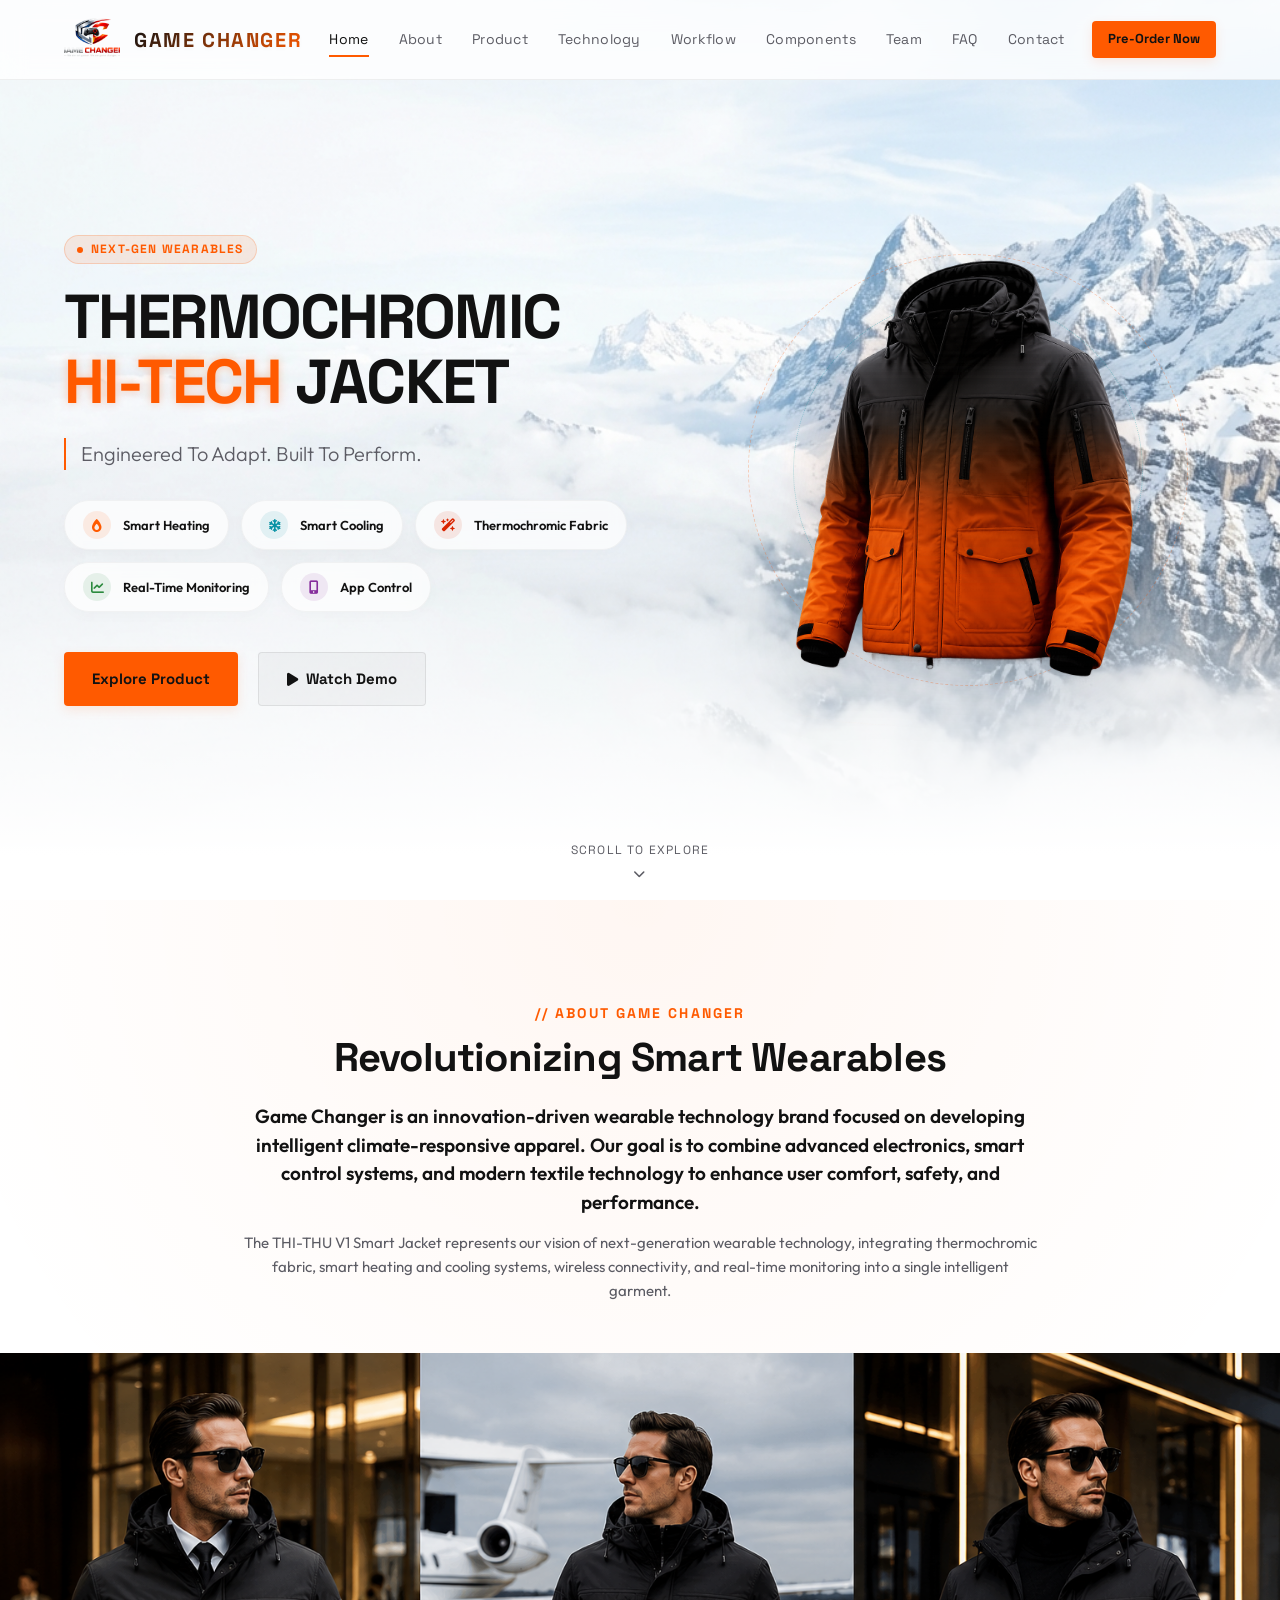
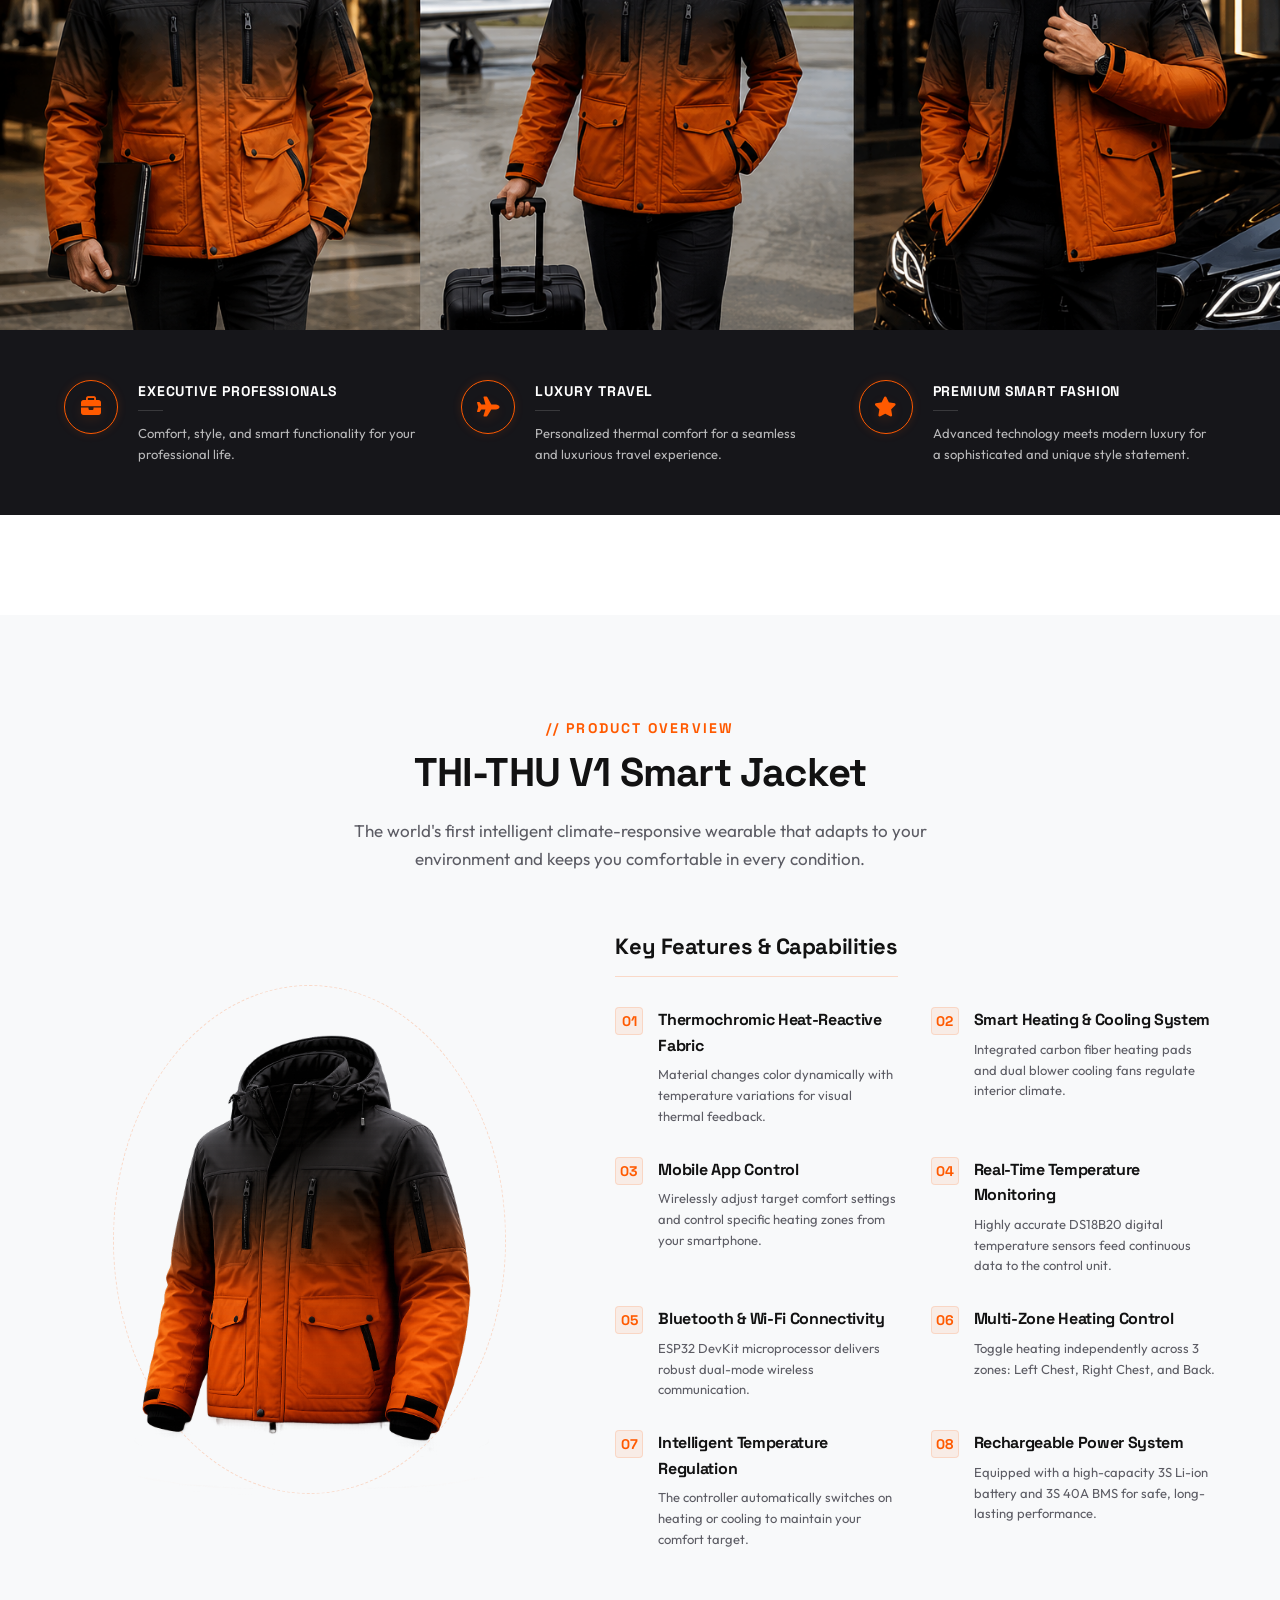
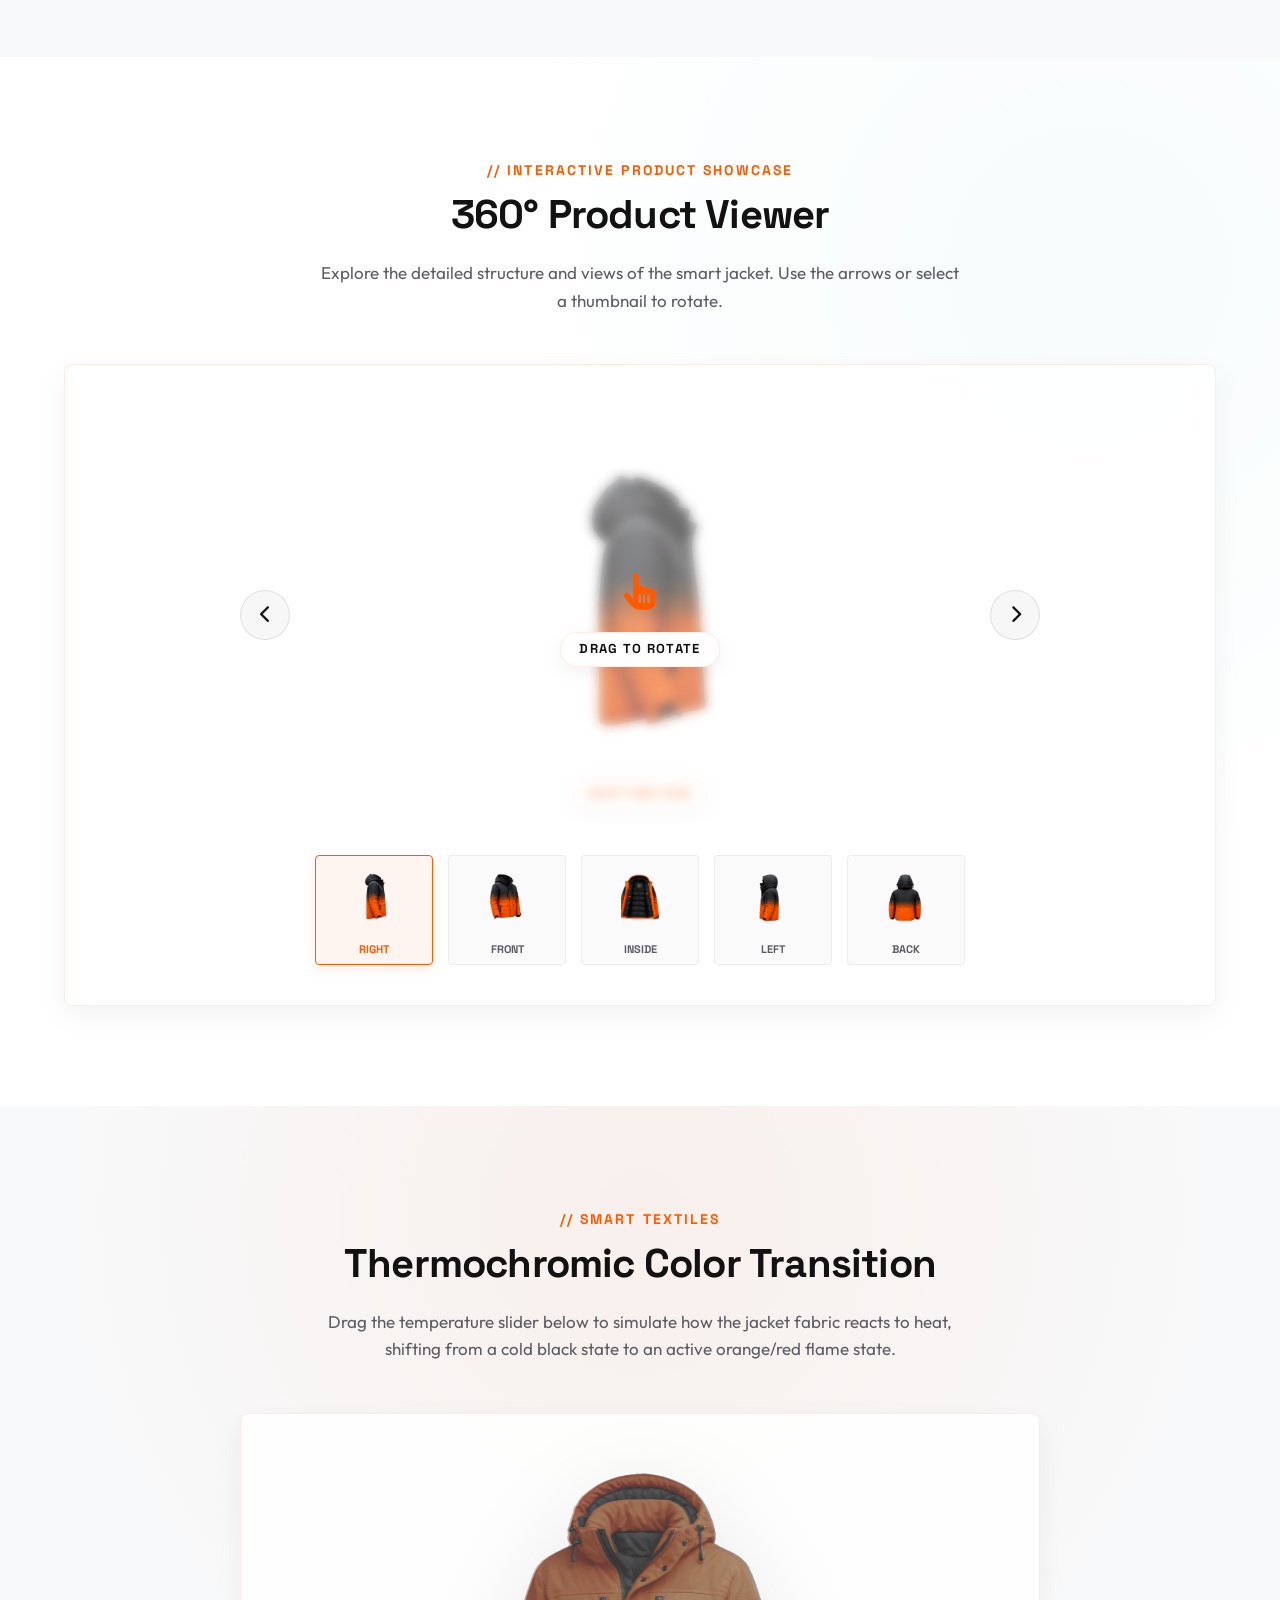
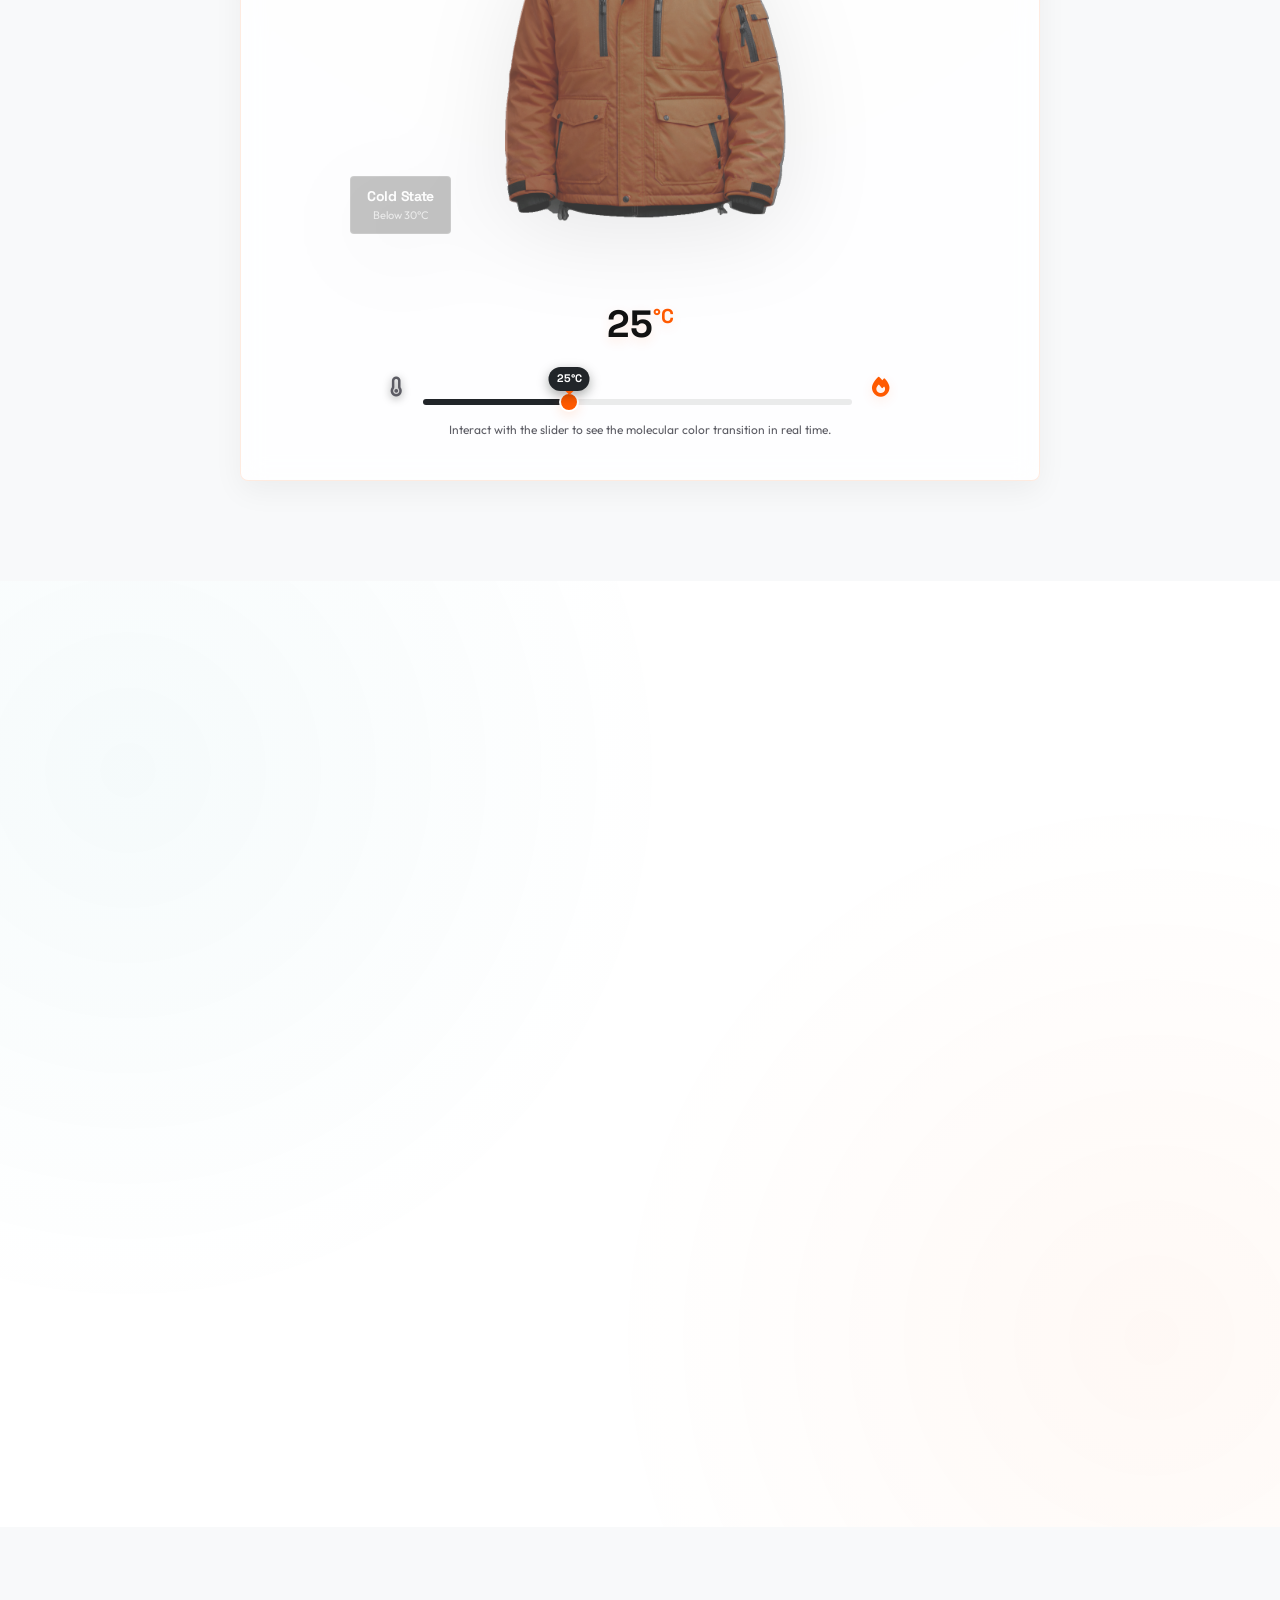
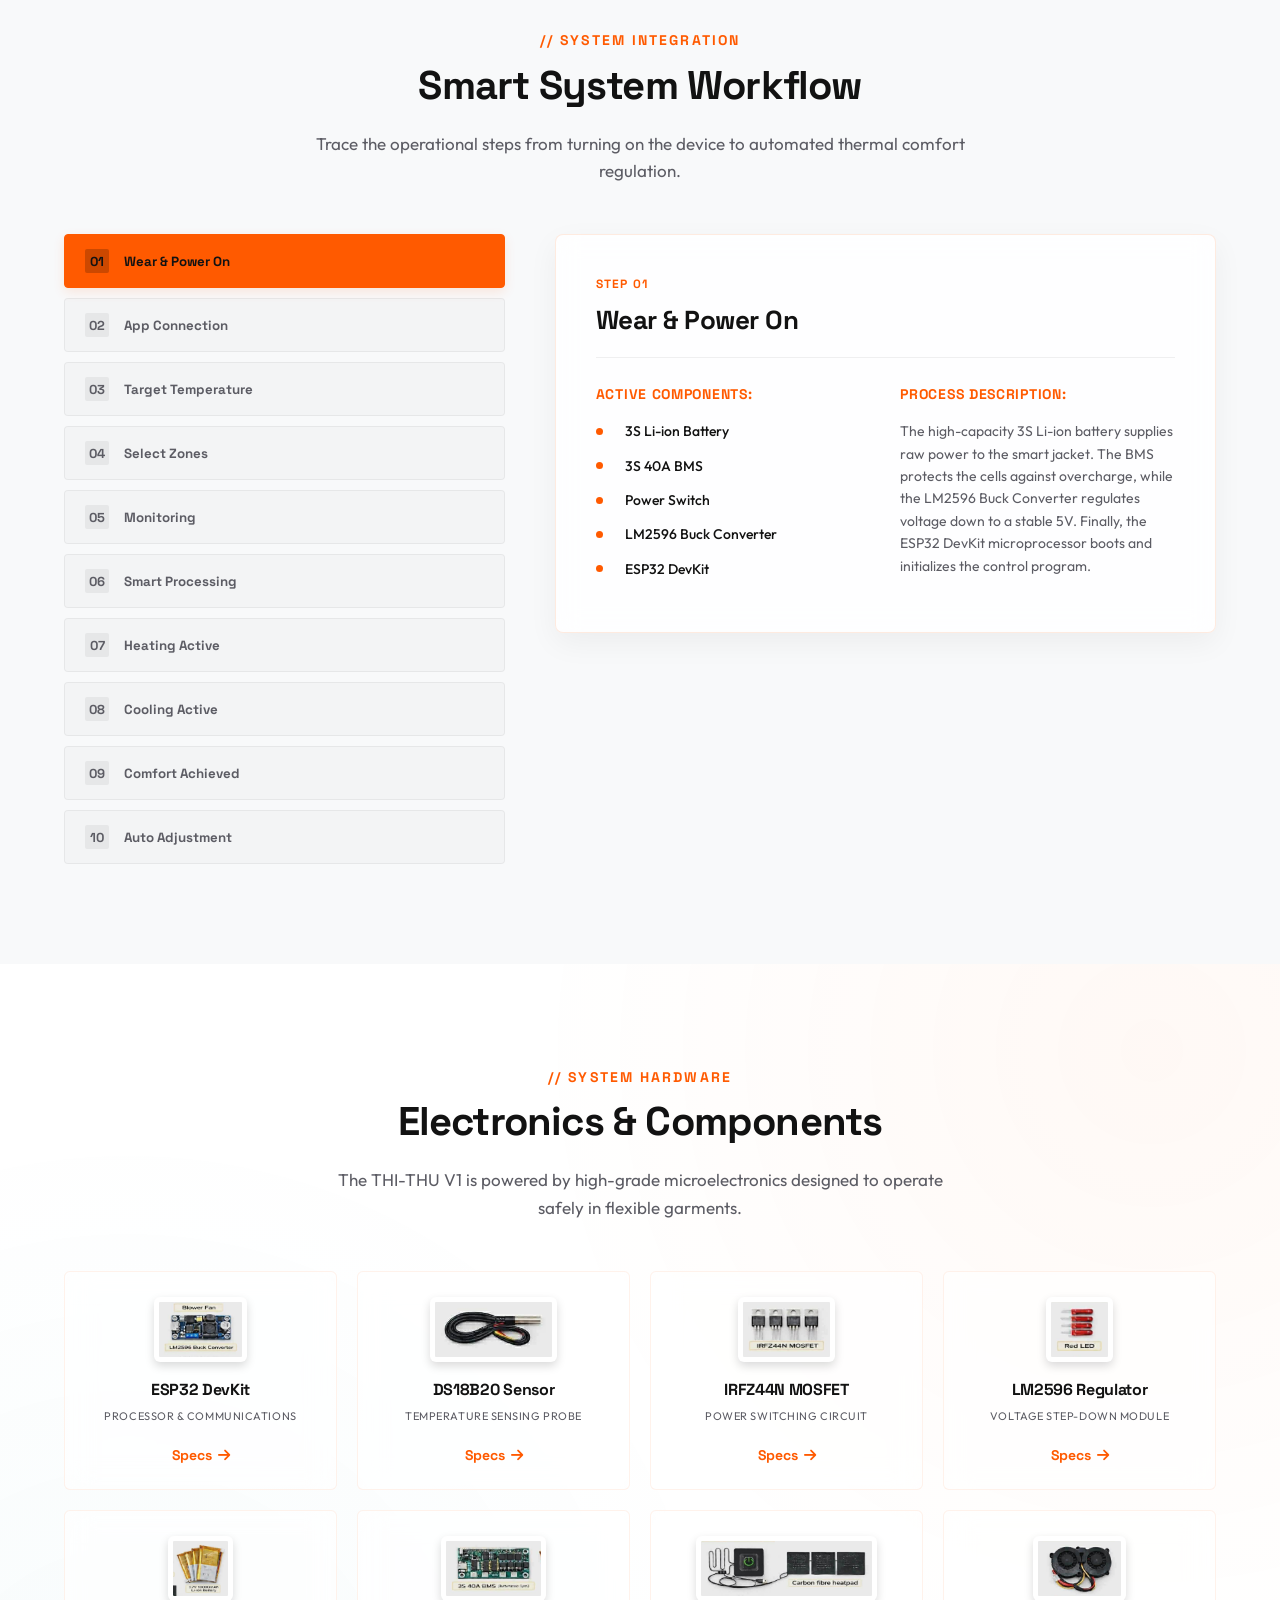
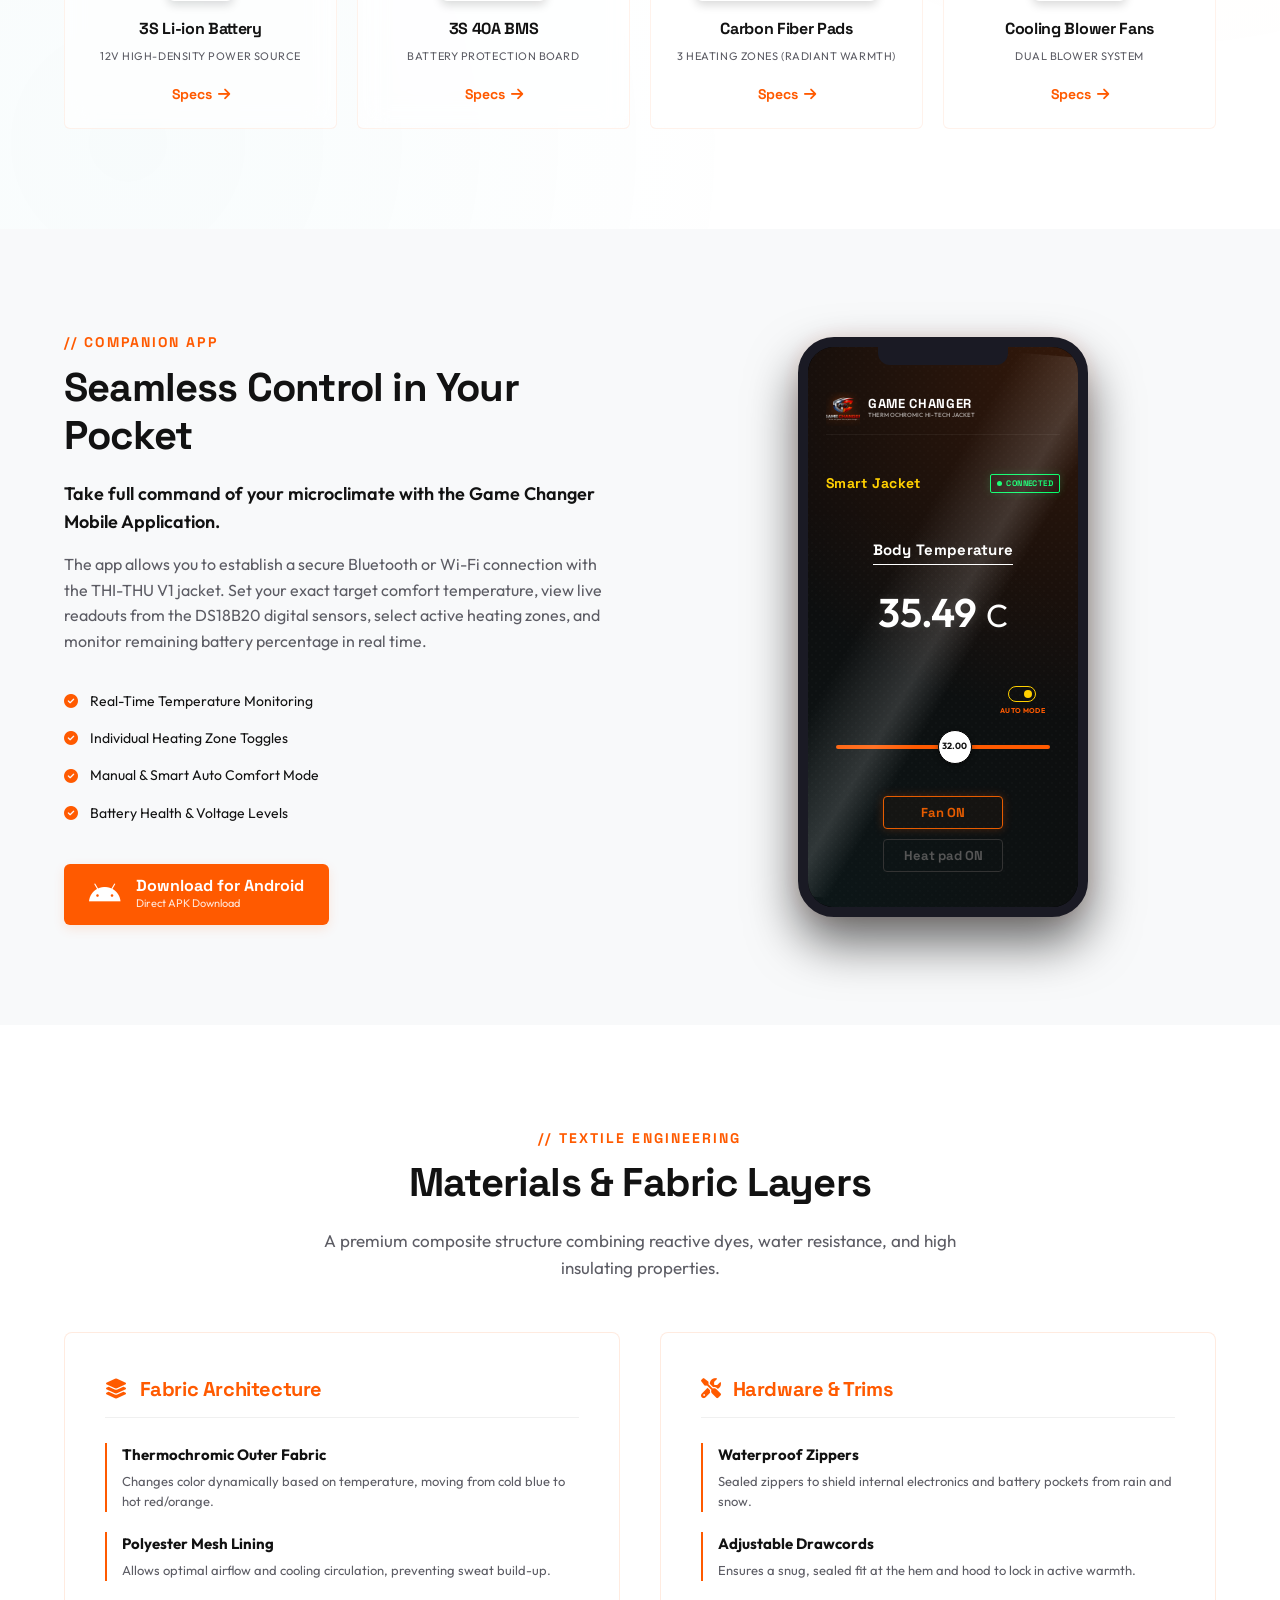
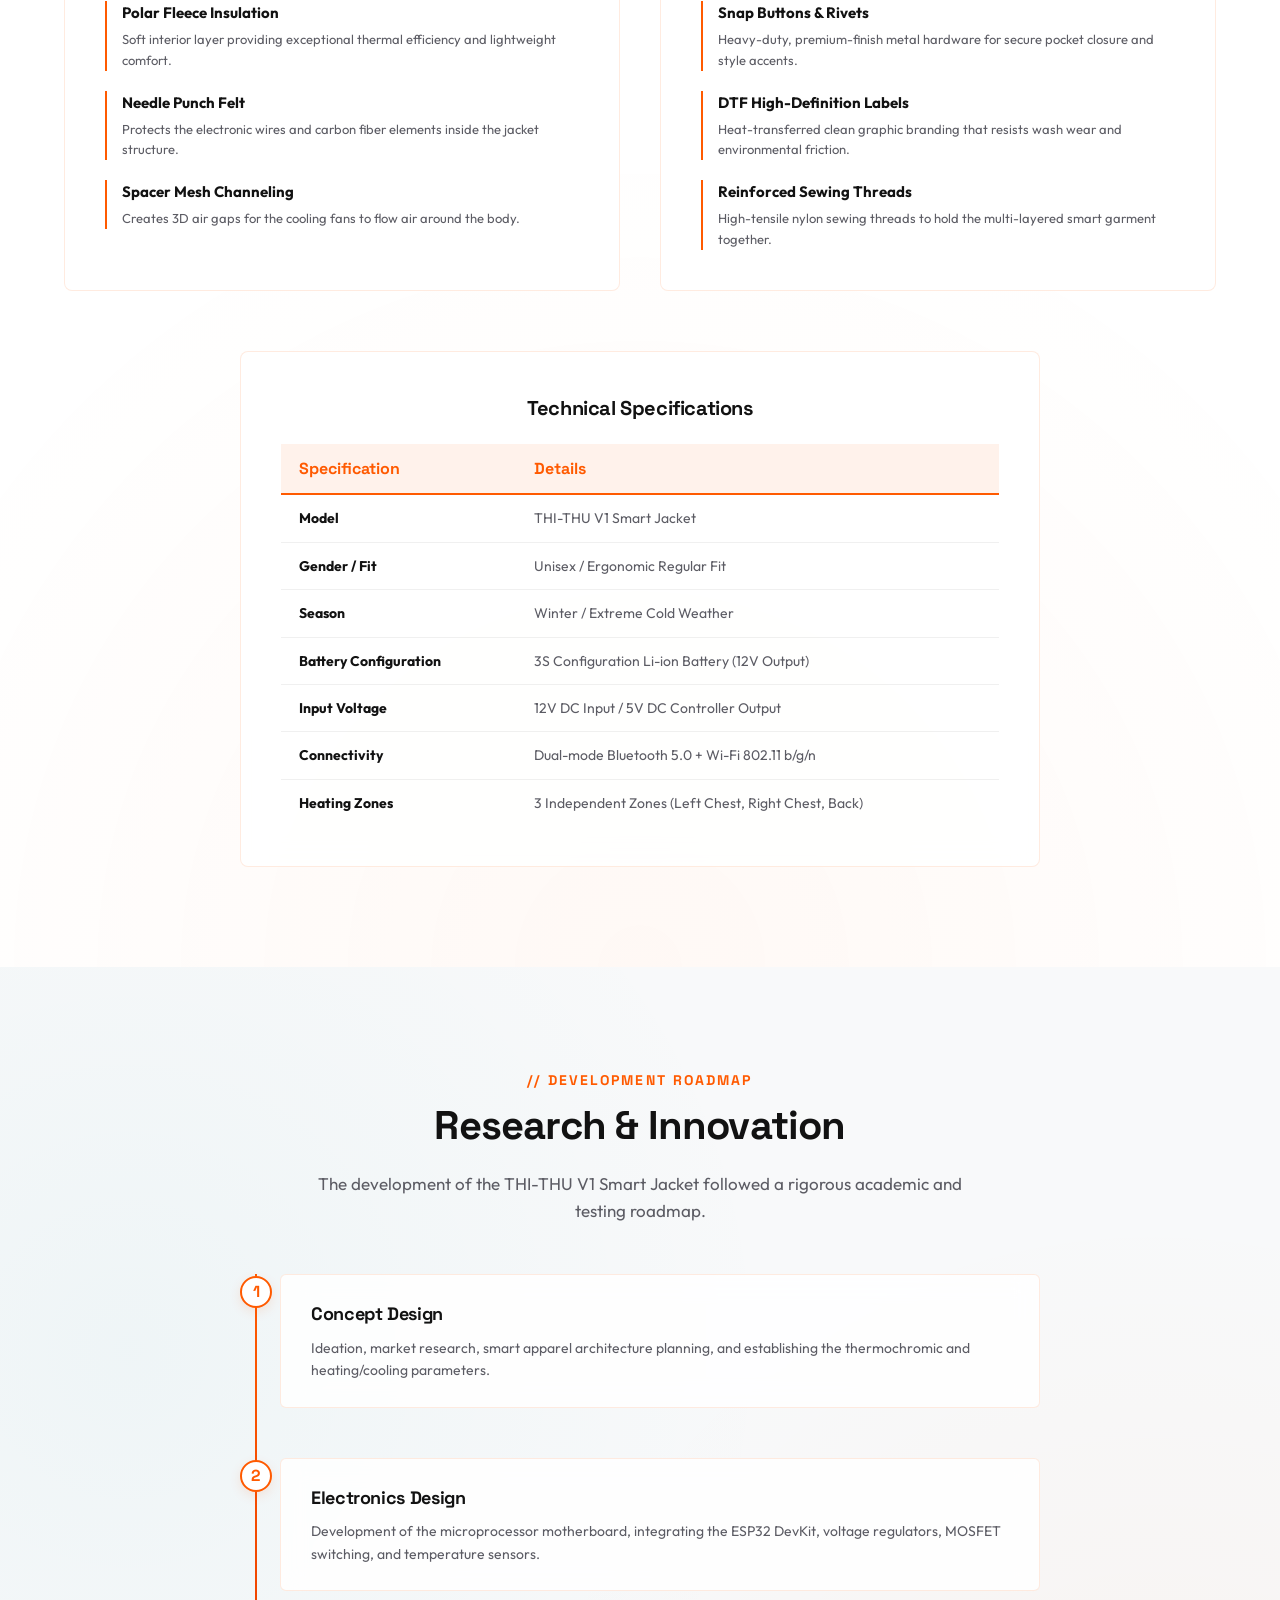
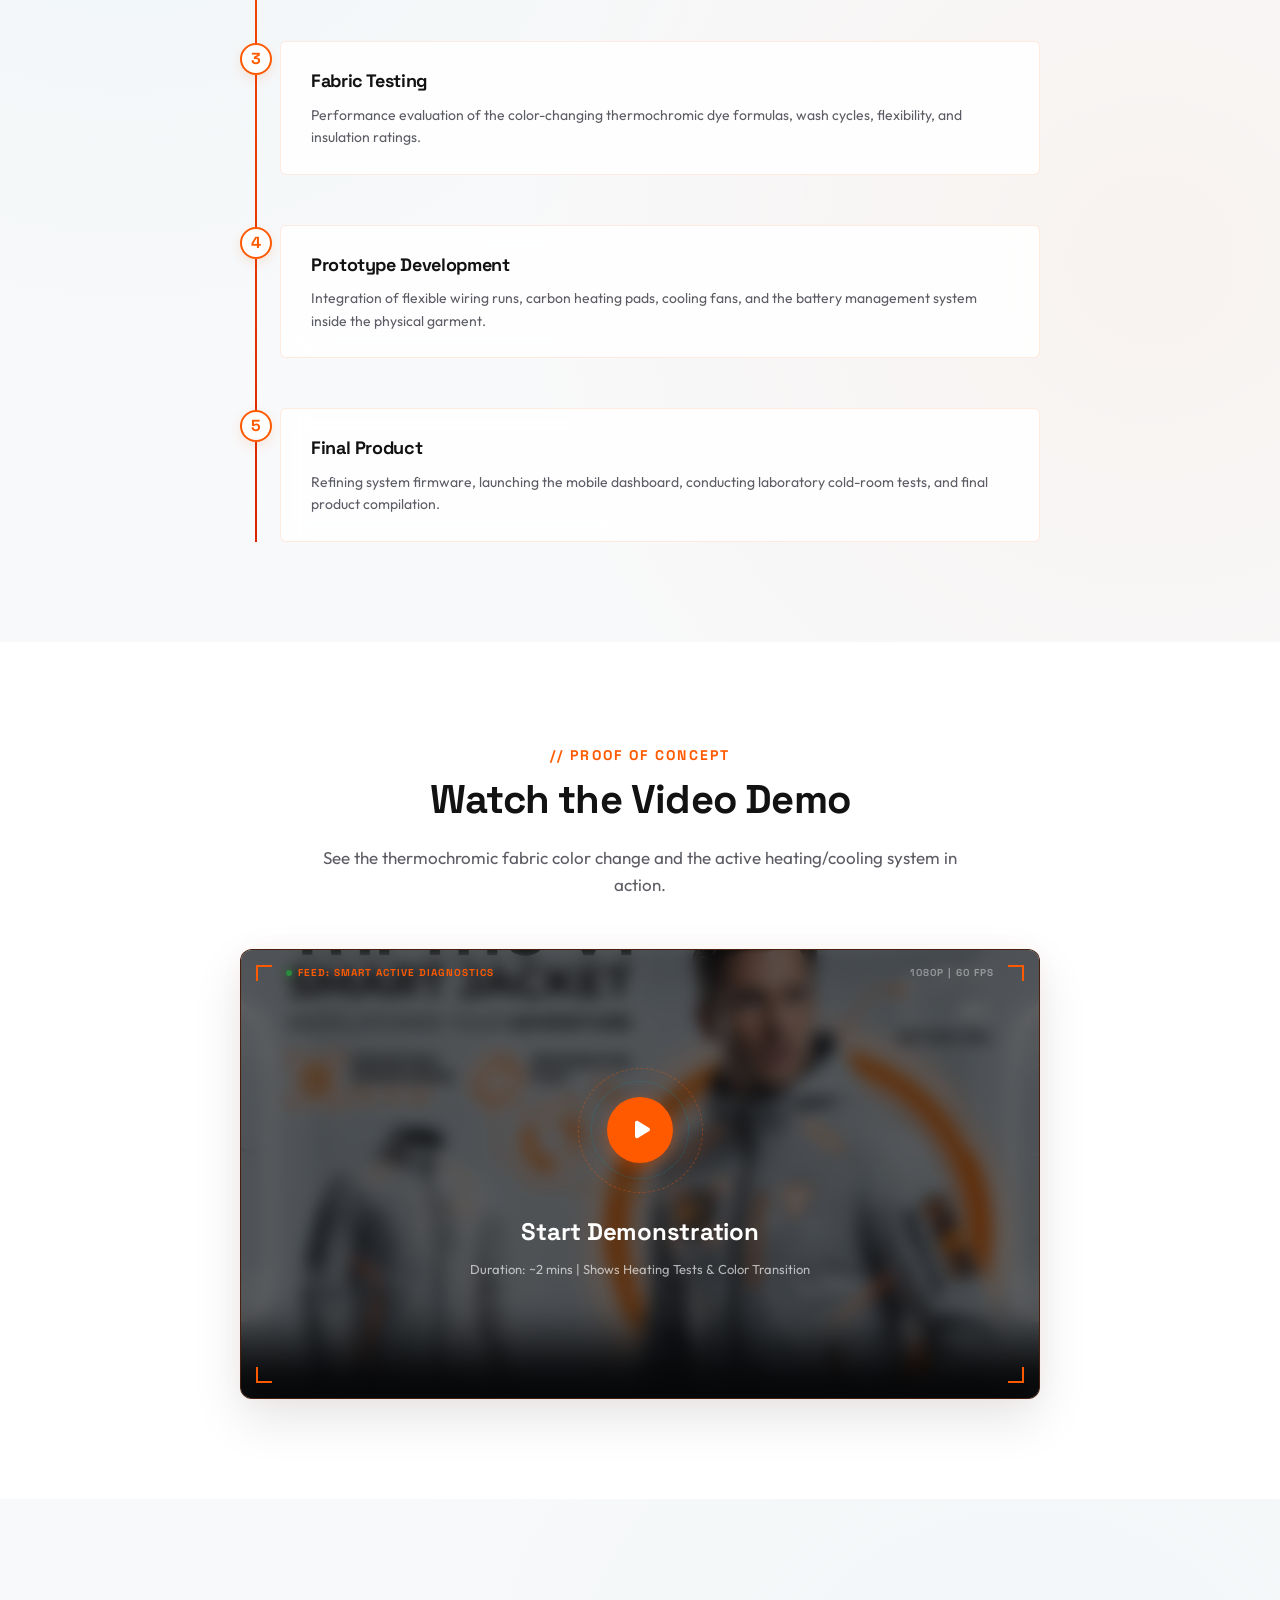
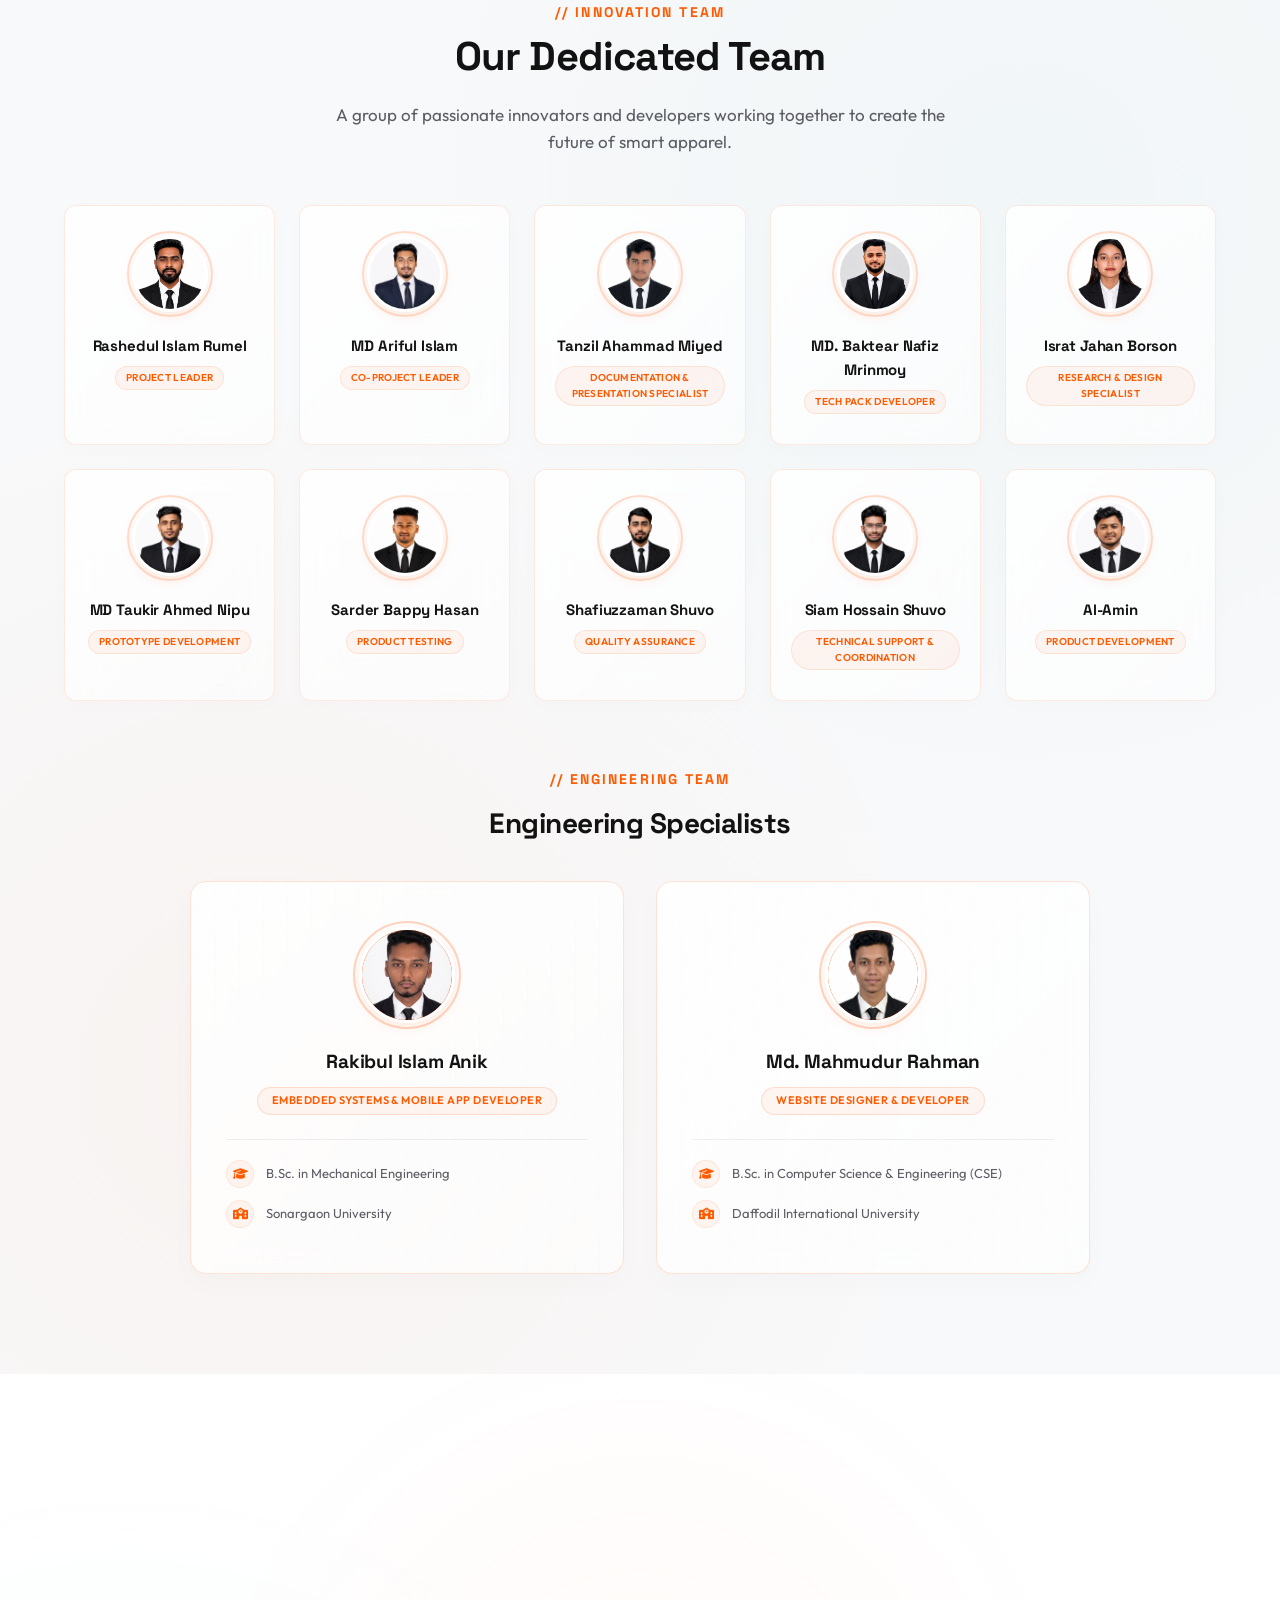
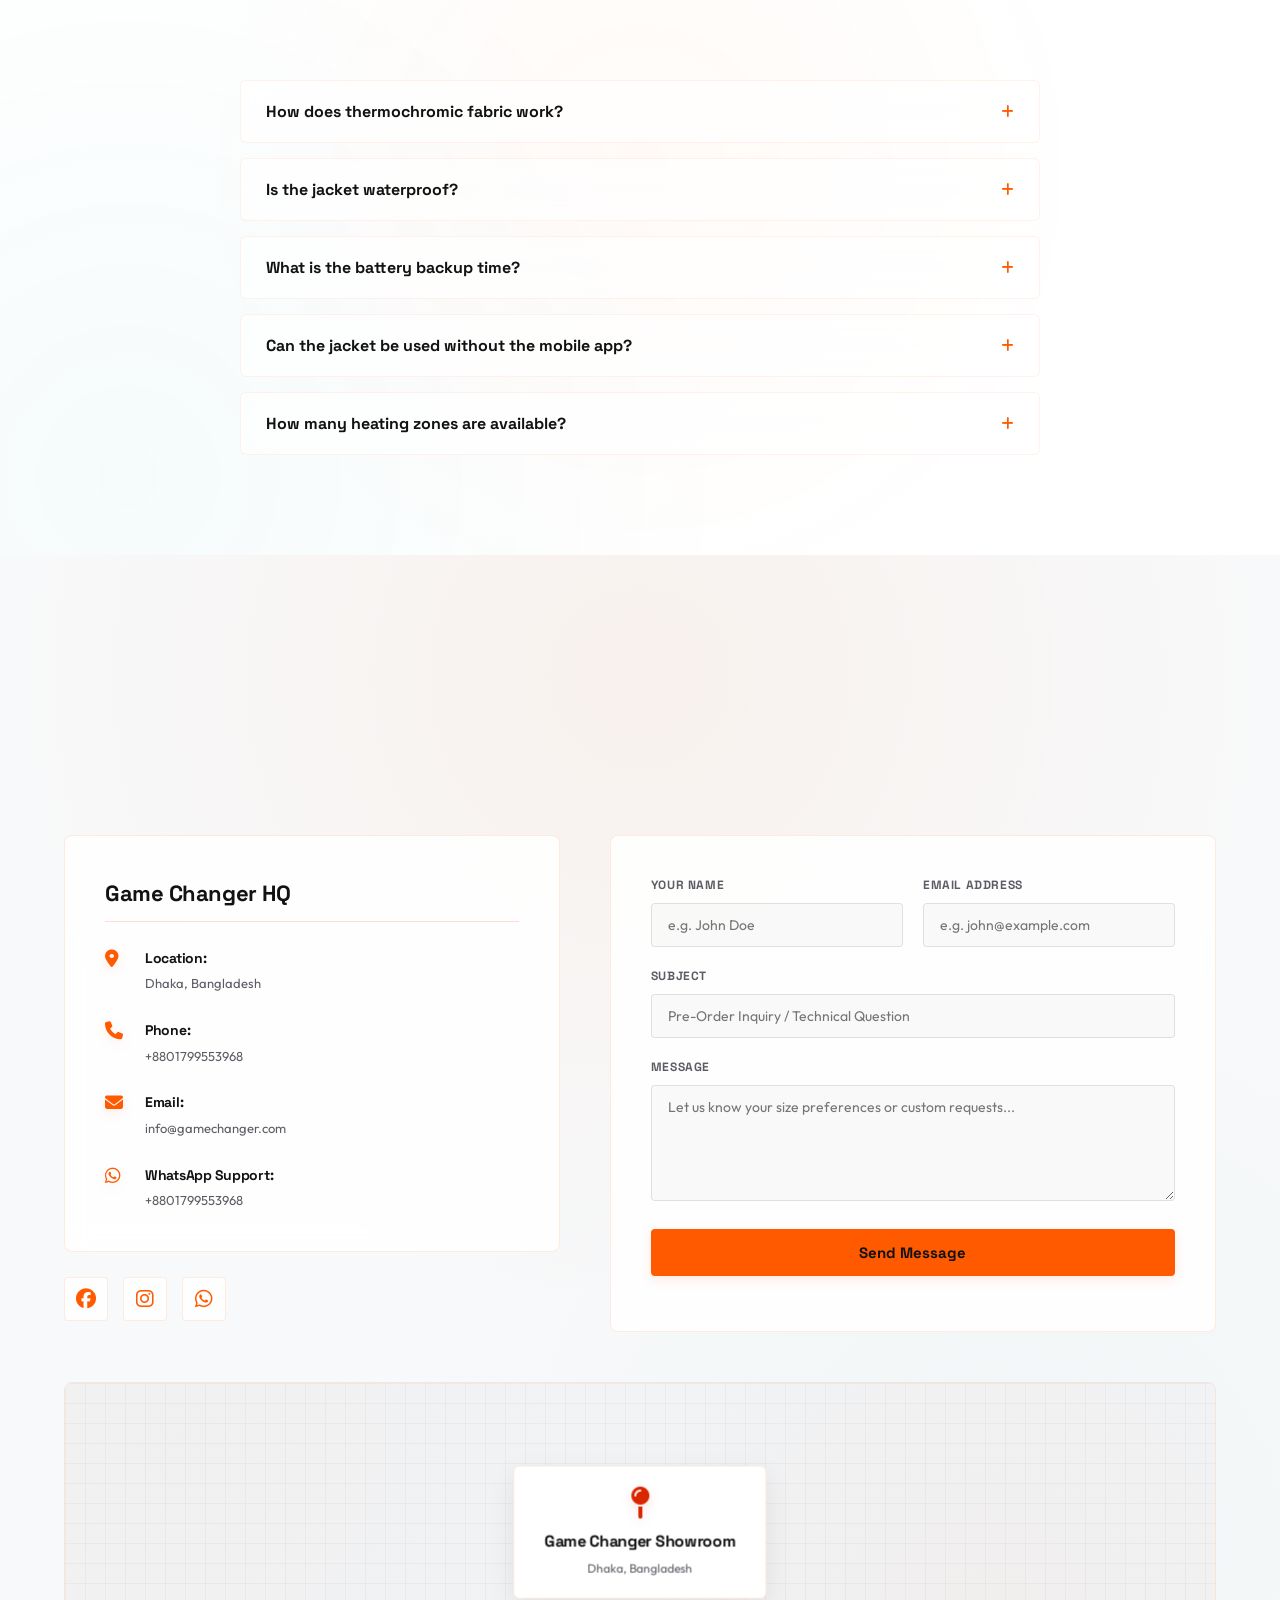
==== commit e14c5629: "Upgrade footer to premium design and fix navigation link" ====
--- a/index.html
+++ b/index.html
@@ -54,7 +54,7 @@
             <a href="#home" class="nav-link active">Home</a>
             <a href="#about" class="nav-link">About</a>
             <a href="#overview" class="nav-link">Product</a>
-            <a href="#tech" class="nav-link">Technology</a>
+            <a href="#thermo-tech" class="nav-link">Technology</a>
             <a href="#workflow" class="nav-link">Workflow</a>
             <a href="#components" class="nav-link">Components</a>
             <a href="#team" class="nav-link">Team</a>
@@ -1061,14 +1061,58 @@
 
     <!-- Footer -->
     <footer class="main-footer">
+        <div class="footer-glow"></div>
         <div class="footer-container">
-            <div class="footer-brand">
-                <div class="brand-logo-wrapper-sm">
-                    <img src="assets/images/game_changer_logo.png" alt="Game Changer Logo" class="brand-logo-sm">
-                </div>
-                <span class="brand-name-sm">GAME CHANGER</span>
-            </div>
-            <p class="copyright">&copy; 2026 Game Changer Wearables. All rights reserved. Dhaka, Bangladesh.</p>
+            <div class="footer-grid">
+                <div class="footer-brand-col">
+                    <div class="footer-brand">
+                        <img src="assets/images/game_changer_logo.png" alt="Game Changer Logo" class="brand-logo-sm">
+                        <span class="brand-name-sm">GAME CHANGER</span>
+                    </div>
+                    <p>Engineered to adapt. Built to perform. The world's first intelligent climate-responsive wearable with thermochromic fabric.</p>
+                    <div class="footer-socials">
+                        <a href="https://facebook.com/gamechanger" target="_blank" aria-label="Facebook"><i class="fa-brands fa-facebook-f"></i></a>
+                        <a href="https://instagram.com/gamechanger" target="_blank" aria-label="Instagram"><i class="fa-brands fa-instagram"></i></a>
+                        <a href="https://twitter.com/gamechanger" target="_blank" aria-label="Twitter"><i class="fa-brands fa-x-twitter"></i></a>
+                        <a href="https://wa.me/8801799553968" target="_blank" aria-label="WhatsApp"><i class="fa-brands fa-whatsapp"></i></a>
+                    </div>
+                </div>
+                <div class="footer-links-col">
+                    <h4 class="footer-heading">Explore</h4>
+                    <ul class="footer-links">
+                        <li><a href="#home">Home</a></li>
+                        <li><a href="#overview">Product</a></li>
+                        <li><a href="#thermo-tech">Technology</a></li>
+                        <li><a href="#workflow">Workflow</a></li>
+                    </ul>
+                </div>
+                <div class="footer-links-col">
+                    <h4 class="footer-heading">Company</h4>
+                    <ul class="footer-links">
+                        <li><a href="#about">About Us</a></li>
+                        <li><a href="#team">Our Team</a></li>
+                        <li><a href="#faq">FAQ</a></li>
+                        <li><a href="#contact">Contact</a></li>
+                    </ul>
+                </div>
+                <div class="footer-newsletter-col">
+                    <h4 class="footer-heading">Stay Updated</h4>
+                    <div class="footer-newsletter">
+                        <p>Subscribe for exclusive drops, early access, and tech updates.</p>
+                        <form class="newsletter-form" onsubmit="event.preventDefault(); alert('Thanks for subscribing!');">
+                            <input type="email" placeholder="Email Address" required>
+                            <button type="submit">Join</button>
+                        </form>
+                    </div>
+                </div>
+            </div>
+            <div class="footer-bottom">
+                <div class="copyright">&copy; 2026 Game Changer Wearables. All rights reserved. Dhaka, Bangladesh.</div>
+                <div class="footer-legal-links">
+                    <a href="#">Privacy Policy</a>
+                    <a href="#">Terms of Service</a>
+                </div>
+            </div>
         </div>
     </footer>
 
--- a/assets/css/index.css
+++ b/assets/css/index.css
@@ -2567,39 +2567,216 @@
 }
 
 /* FOOTER */
+/* PREMIUM FOOTER */
 .main-footer {
-    border-top: 1px solid rgba(0, 0, 0, 0.06);
-    background-color: #f8f9fa;
-    padding: 30px 0;
+    background-color: var(--color-bg-dark);
+    color: #fff;
+    padding: 80px 0 30px 0;
+    border-top: 1px solid rgba(255, 255, 255, 0.05);
+    position: relative;
+    overflow: hidden;
+}
+
+.footer-glow {
+    position: absolute;
+    top: -100px;
+    left: 50%;
+    transform: translateX(-50%);
+    width: 600px;
+    height: 200px;
+    background: radial-gradient(ellipse at center, rgba(255,87,34,0.1) 0%, rgba(255,87,34,0) 70%);
+    z-index: 0;
+    pointer-events: none;
 }
 
 .footer-container {
+    position: relative;
+    z-index: 1;
     width: 90%;
     max-width: 1200px;
     margin: 0 auto;
+}
+
+.footer-grid {
+    display: grid;
+    grid-template-columns: 2fr 1fr 1fr 1.5fr;
+    gap: 40px;
+    margin-bottom: 50px;
+}
+
+.footer-brand {
+    display: flex;
+    align-items: center;
+    gap: 12px;
+    margin-bottom: 20px;
+}
+
+.brand-logo-sm {
+    height: 30px;
+    width: auto;
+}
+
+.brand-name-sm {
+    font-family: var(--font-heading);
+    font-weight: 800;
+    font-size: 20px;
+    letter-spacing: 1.5px;
+    color: #fff;
+}
+
+.footer-brand-col p {
+    color: rgba(255, 255, 255, 0.6);
+    font-size: 14px;
+    line-height: 1.7;
+    margin-bottom: 25px;
+    max-width: 320px;
+}
+
+.footer-socials {
+    display: flex;
+    gap: 15px;
+}
+
+.footer-socials a {
+    display: flex;
+    align-items: center;
+    justify-content: center;
+    width: 40px;
+    height: 40px;
+    border-radius: 50%;
+    background: rgba(255, 255, 255, 0.05);
+    color: #fff;
+    font-size: 16px;
+    transition: all 0.3s ease;
+}
+
+.footer-socials a:hover {
+    background: var(--color-orange);
+    transform: translateY(-3px);
+    box-shadow: 0 5px 15px rgba(255, 87, 34, 0.4);
+}
+
+.footer-heading {
+    font-family: var(--font-heading);
+    font-size: 18px;
+    font-weight: 700;
+    margin-bottom: 25px;
+    color: #fff;
+}
+
+.footer-links {
+    list-style: none;
+    padding: 0;
+    margin: 0;
+}
+
+.footer-links li {
+    margin-bottom: 12px;
+}
+
+.footer-links a {
+    color: rgba(255, 255, 255, 0.6);
+    text-decoration: none;
+    font-size: 15px;
+    transition: color 0.3s ease, padding-left 0.3s ease;
+}
+
+.footer-links a:hover {
+    color: var(--color-orange);
+    padding-left: 5px;
+}
+
+.footer-newsletter p {
+    color: rgba(255, 255, 255, 0.6);
+    font-size: 14px;
+    margin-bottom: 20px;
+    line-height: 1.6;
+}
+
+.newsletter-form {
+    display: flex;
+    gap: 10px;
+}
+
+.newsletter-form input {
+    flex: 1;
+    padding: 12px 15px;
+    border-radius: 4px;
+    border: 1px solid rgba(255, 255, 255, 0.1);
+    background: rgba(255, 255, 255, 0.05);
+    color: #fff;
+    font-family: var(--font-body);
+    font-size: 14px;
+    outline: none;
+    transition: border-color 0.3s ease;
+}
+
+.newsletter-form input:focus {
+    border-color: var(--color-orange);
+}
+
+.newsletter-form button {
+    padding: 12px 20px;
+    border-radius: 4px;
+    border: none;
+    background: var(--color-orange);
+    color: #fff;
+    font-family: var(--font-heading);
+    font-weight: 700;
+    cursor: pointer;
+    transition: background 0.3s ease;
+}
+
+.newsletter-form button:hover {
+    background: var(--color-dark-orange);
+}
+
+.footer-bottom {
     display: flex;
     justify-content: space-between;
     align-items: center;
-}
-
-.footer-brand {
-    display: flex;
-    align-items: center;
-    gap: 10px;
-    font-family: var(--font-heading);
-    font-weight: 700;
-    font-size: 15px;
-    color: var(--text-muted);
-}
-
-.brand-logo-sm {
-    height: 25px;
-    width: auto;
+    padding-top: 25px;
+    border-top: 1px solid rgba(255, 255, 255, 0.1);
 }
 
 .copyright {
-    font-size: 12px;
-    color: var(--text-muted);
+    font-size: 13px;
+    color: rgba(255, 255, 255, 0.5);
+}
+
+.footer-legal-links a {
+    color: rgba(255, 255, 255, 0.5);
+    text-decoration: none;
+    margin-left: 20px;
+    font-size: 13px;
+    transition: color 0.3s ease;
+}
+
+.footer-legal-links a:hover {
+    color: #fff;
+}
+
+@media (max-width: 992px) {
+    .footer-grid {
+        grid-template-columns: 1fr 1fr;
+    }
+}
+
+@media (max-width: 768px) {
+    .footer-grid {
+        grid-template-columns: 1fr;
+        gap: 30px;
+    }
+    
+    .footer-bottom {
+        flex-direction: column;
+        gap: 15px;
+        text-align: center;
+    }
+    
+    .footer-legal-links a {
+        margin: 0 10px;
+    }
 }
 
 /* MODAL STYLES */
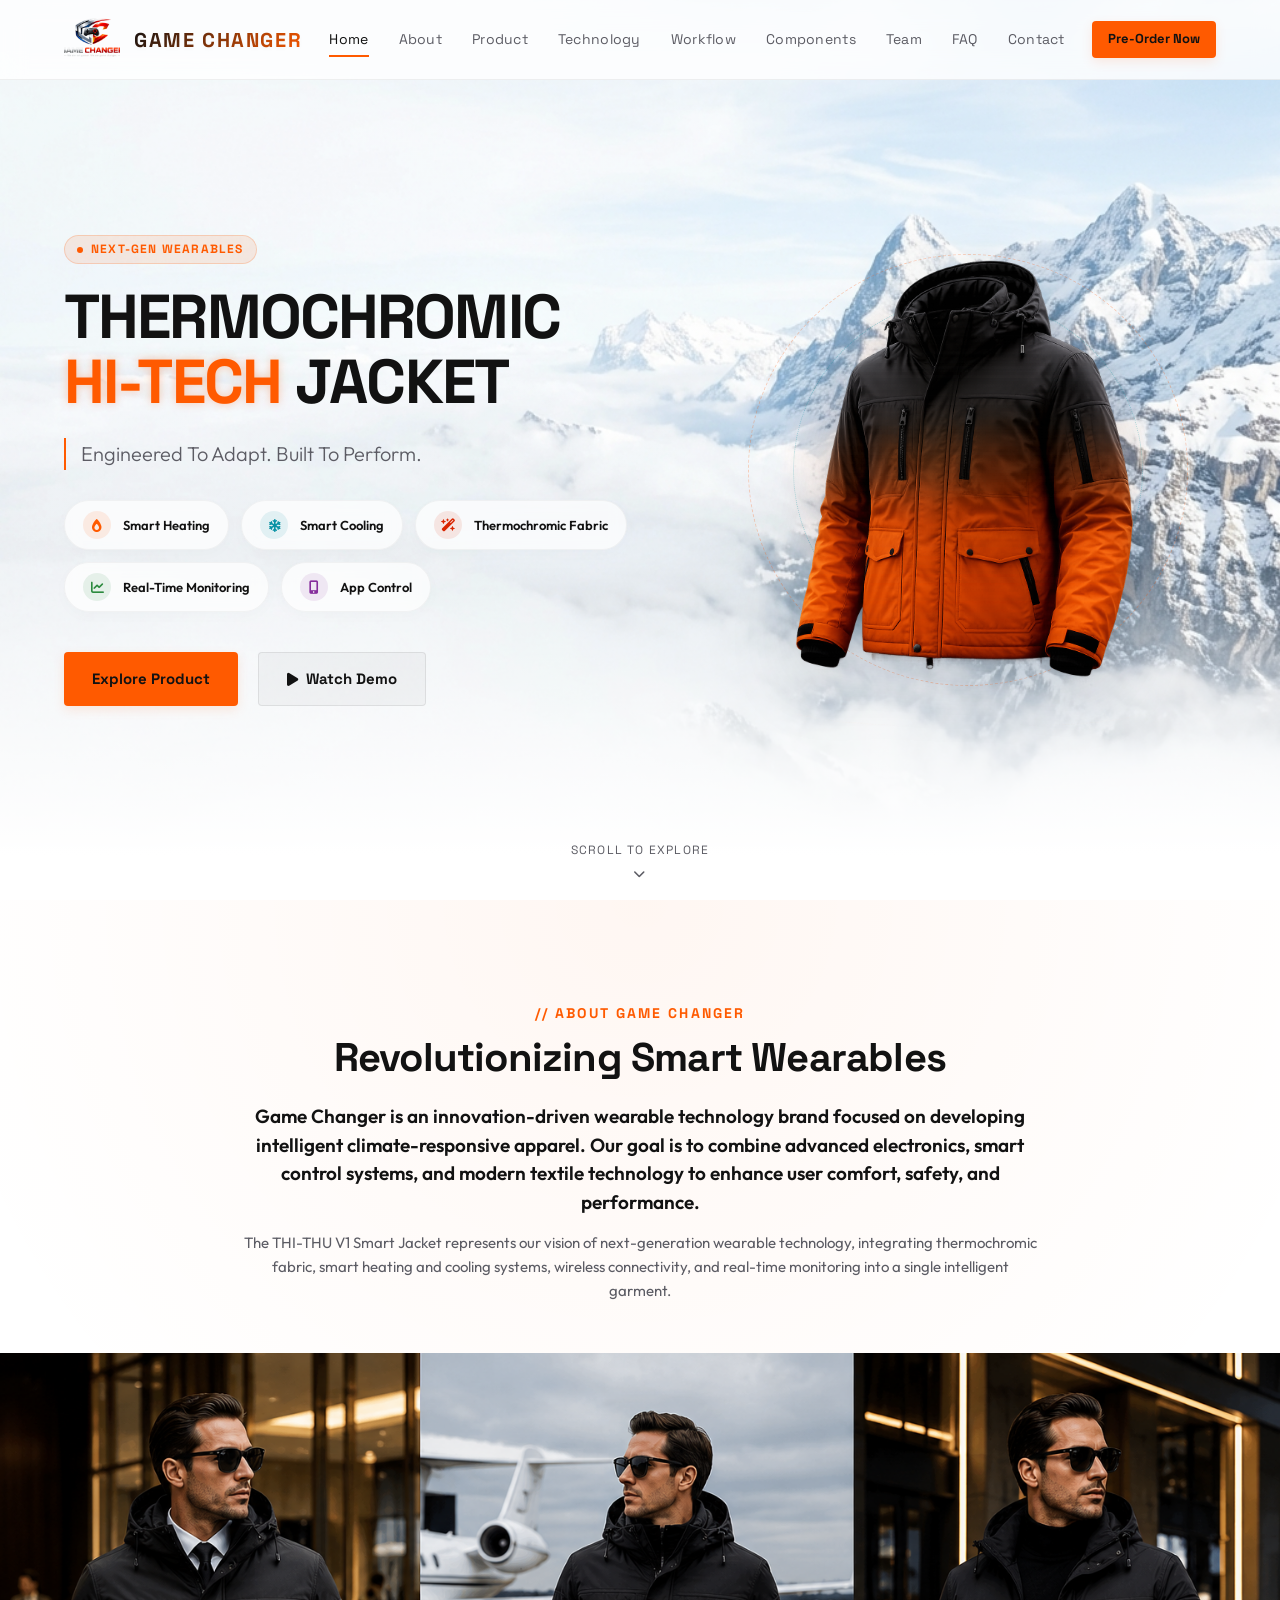
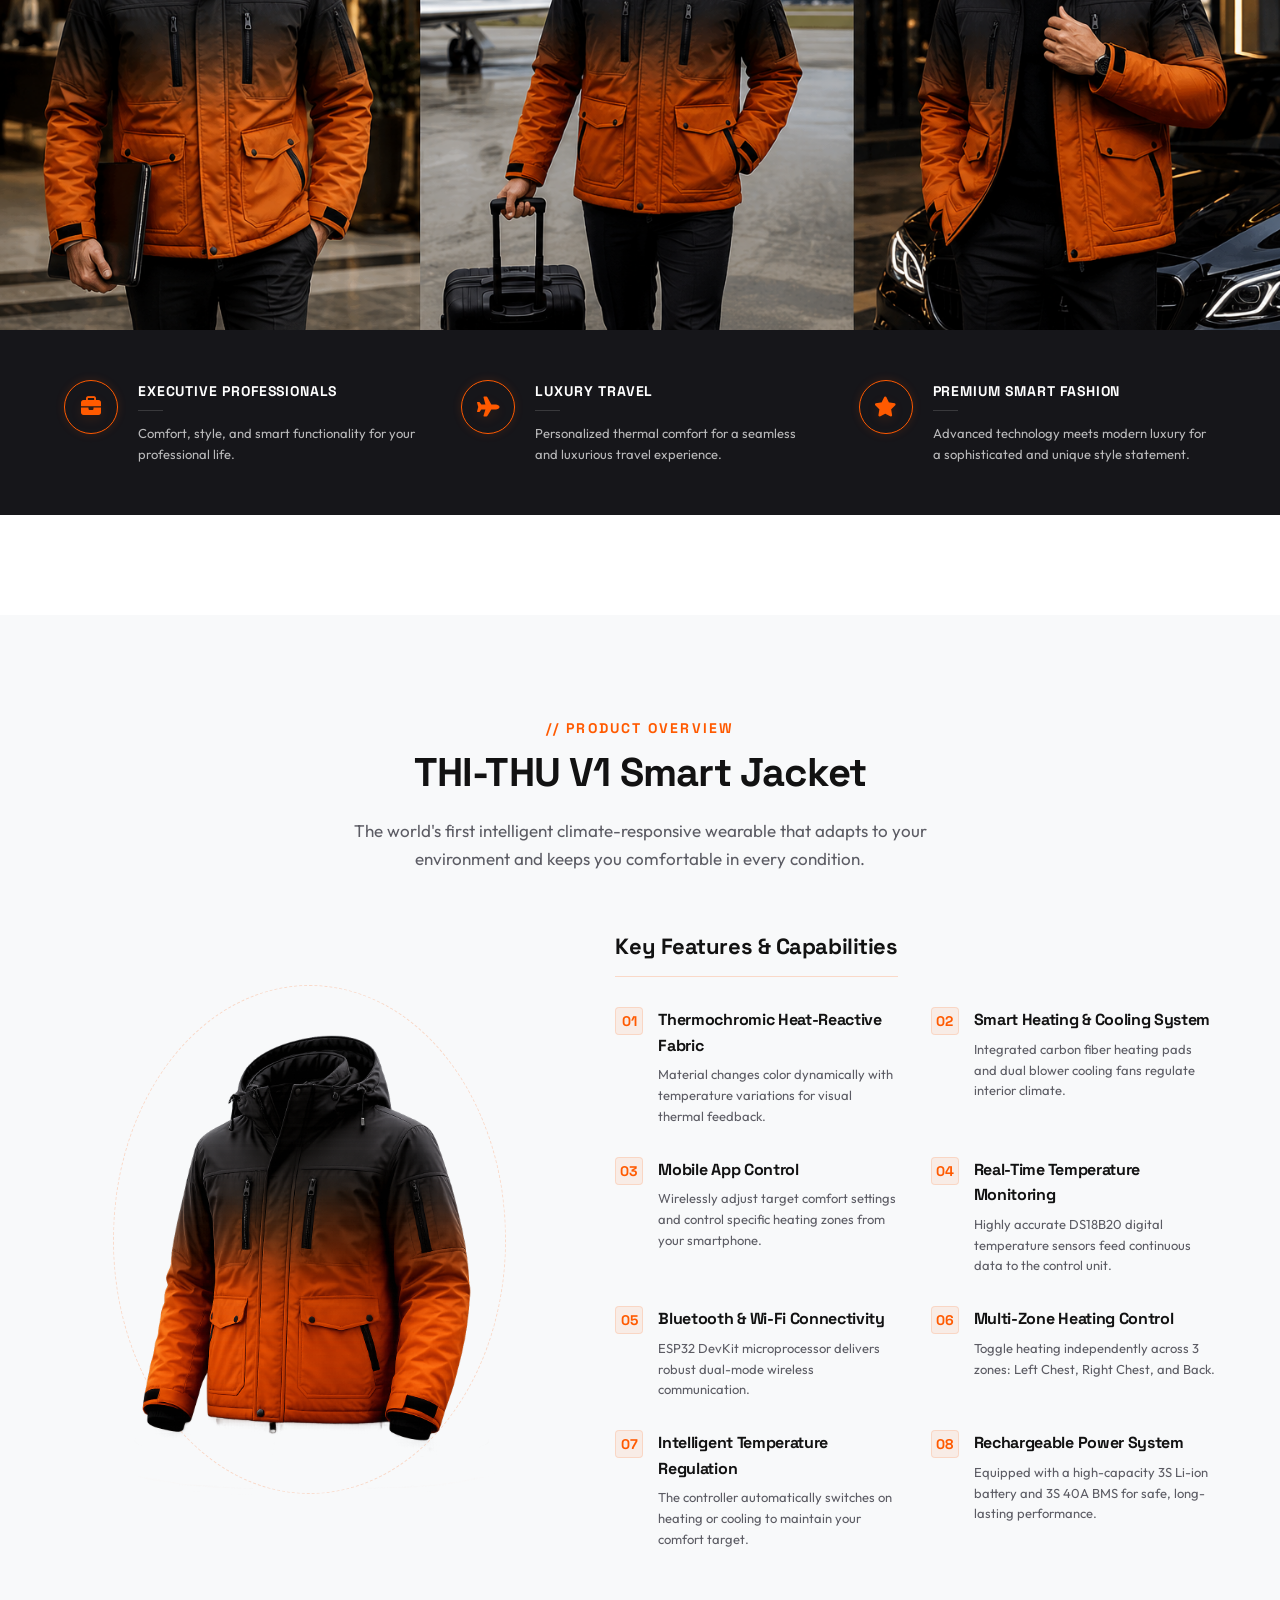
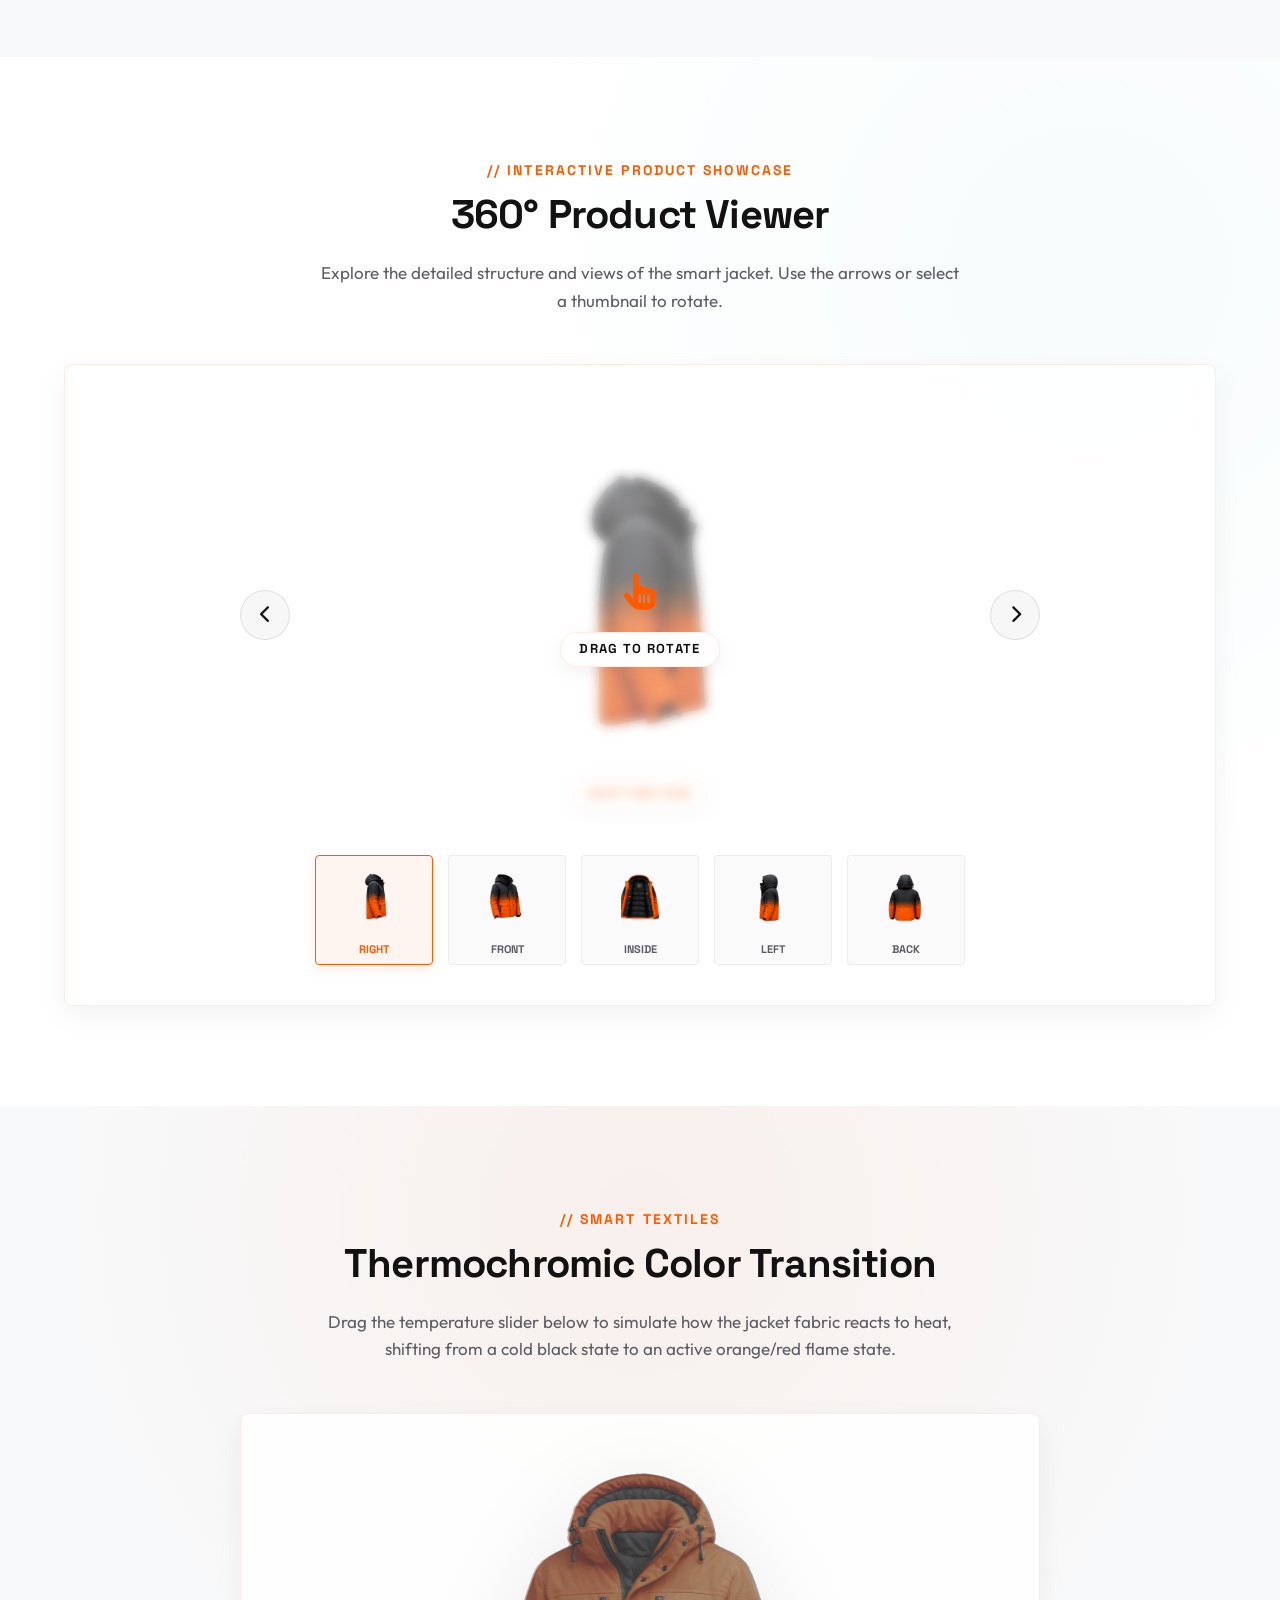
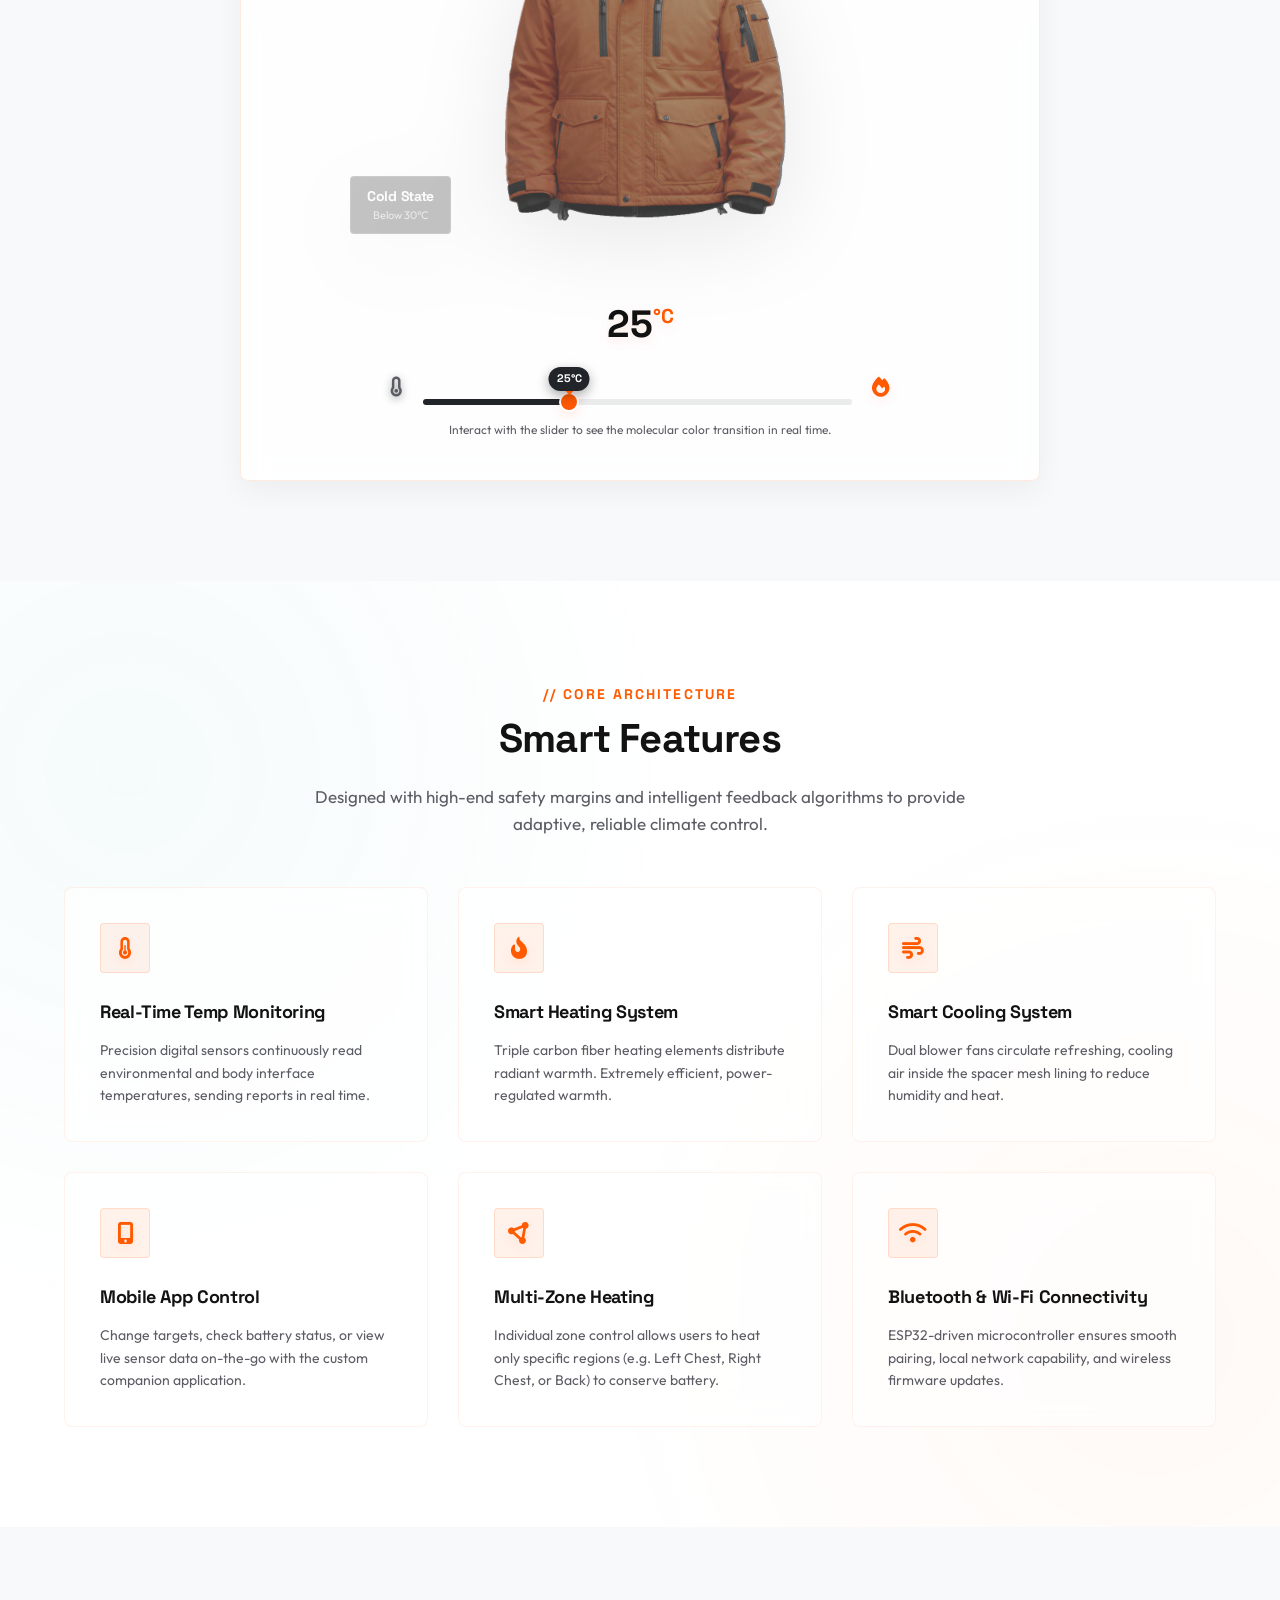
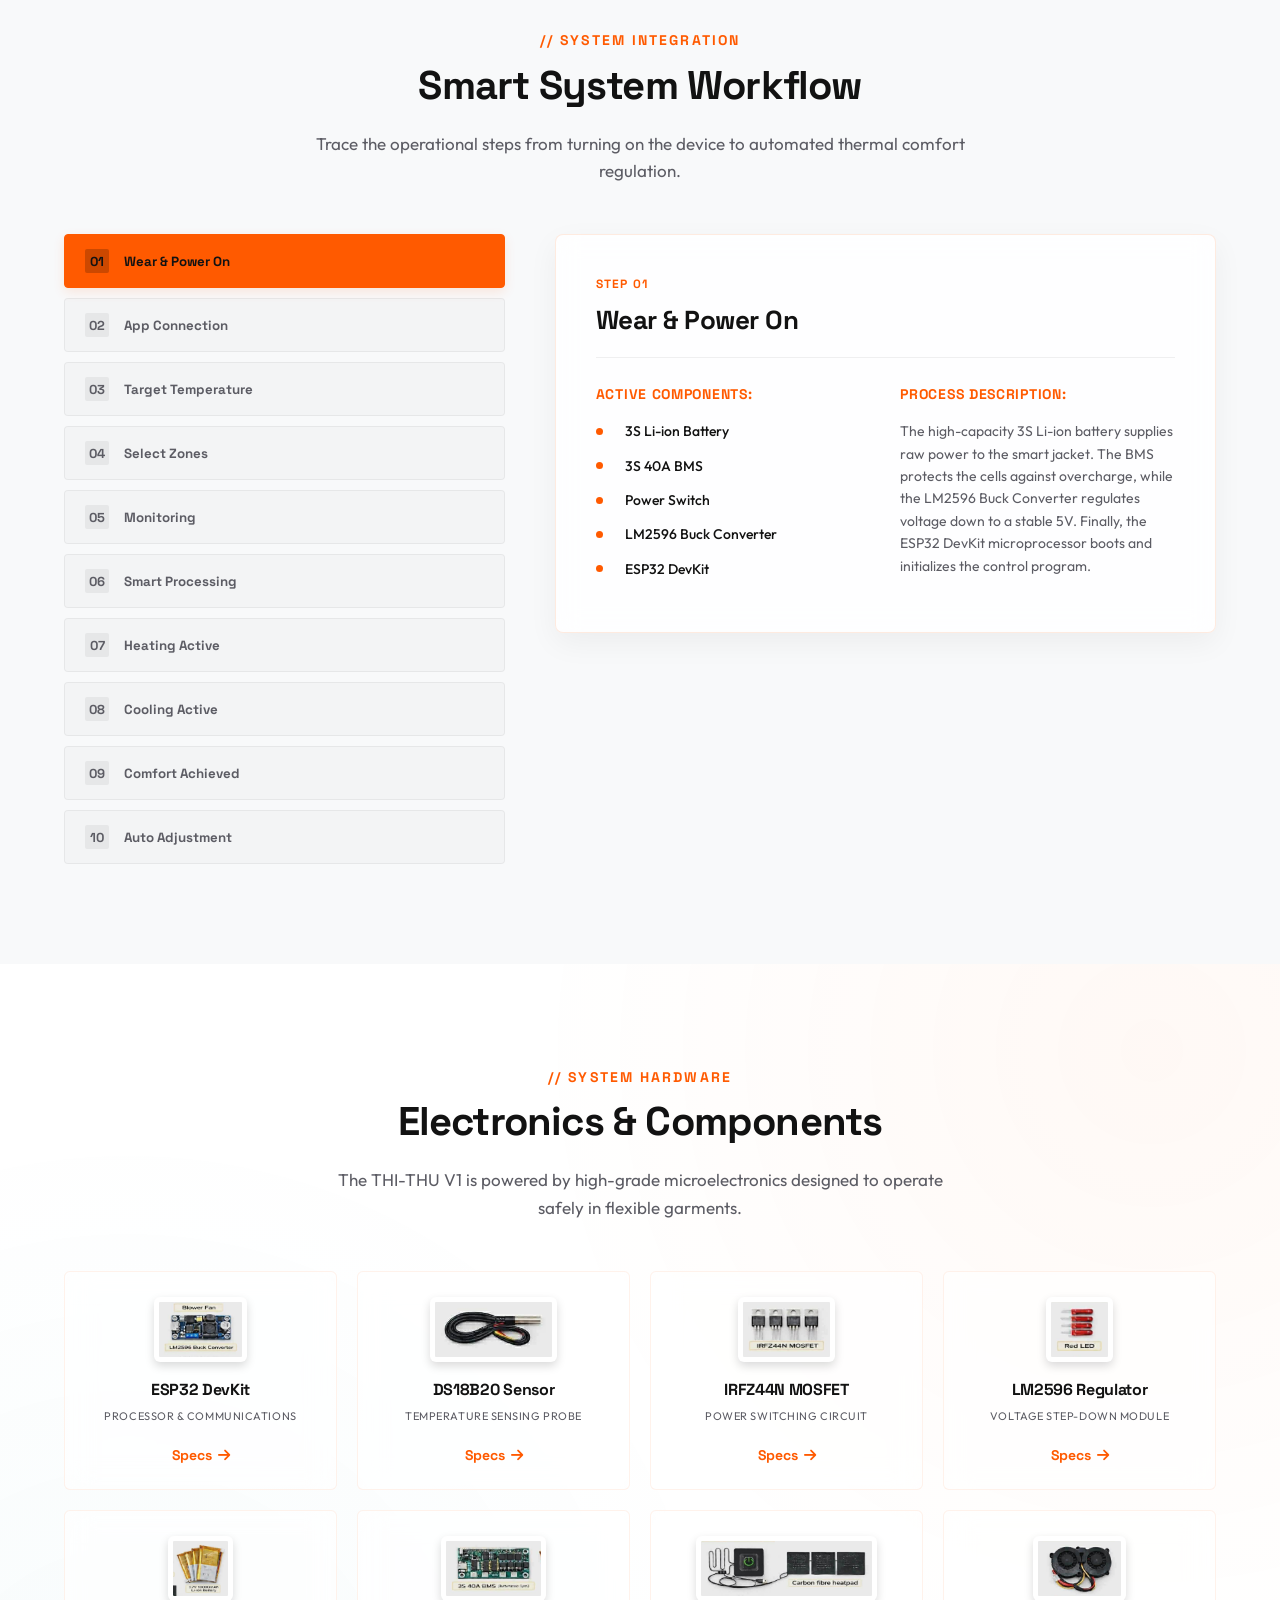
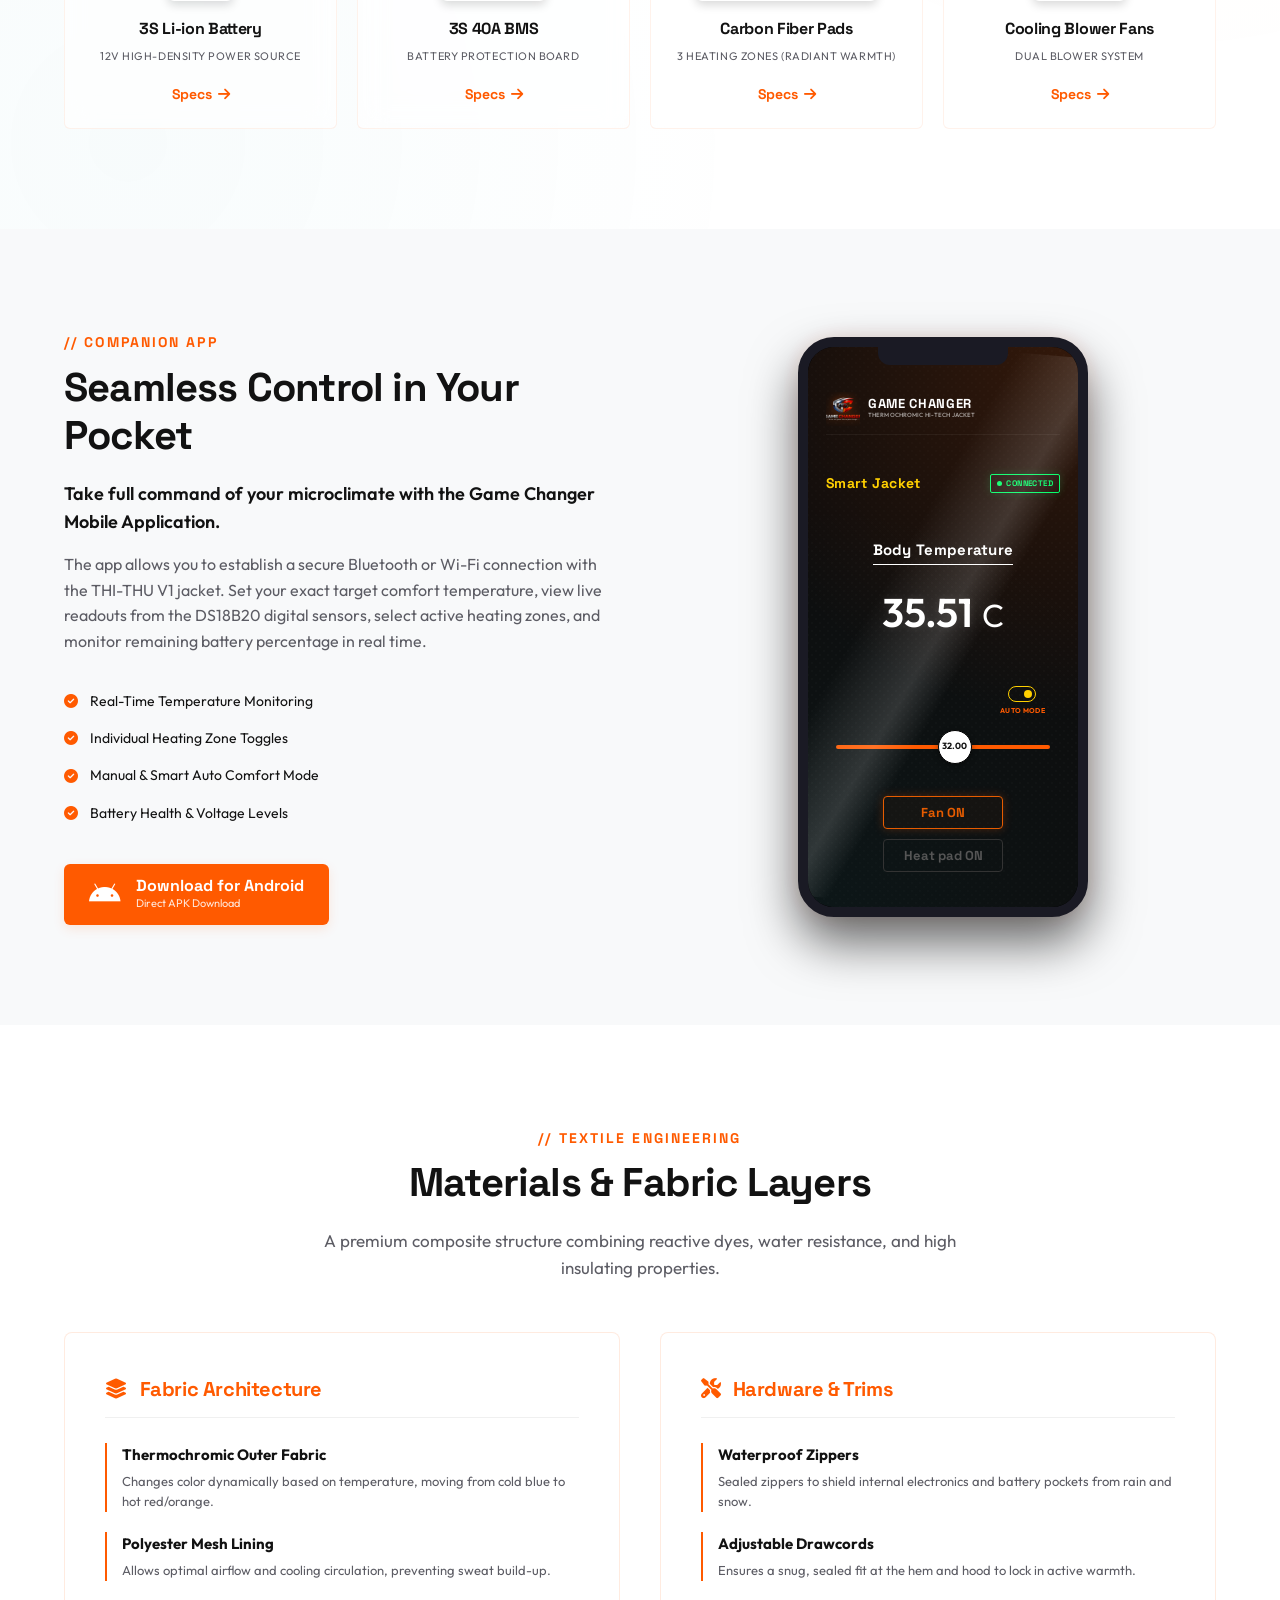
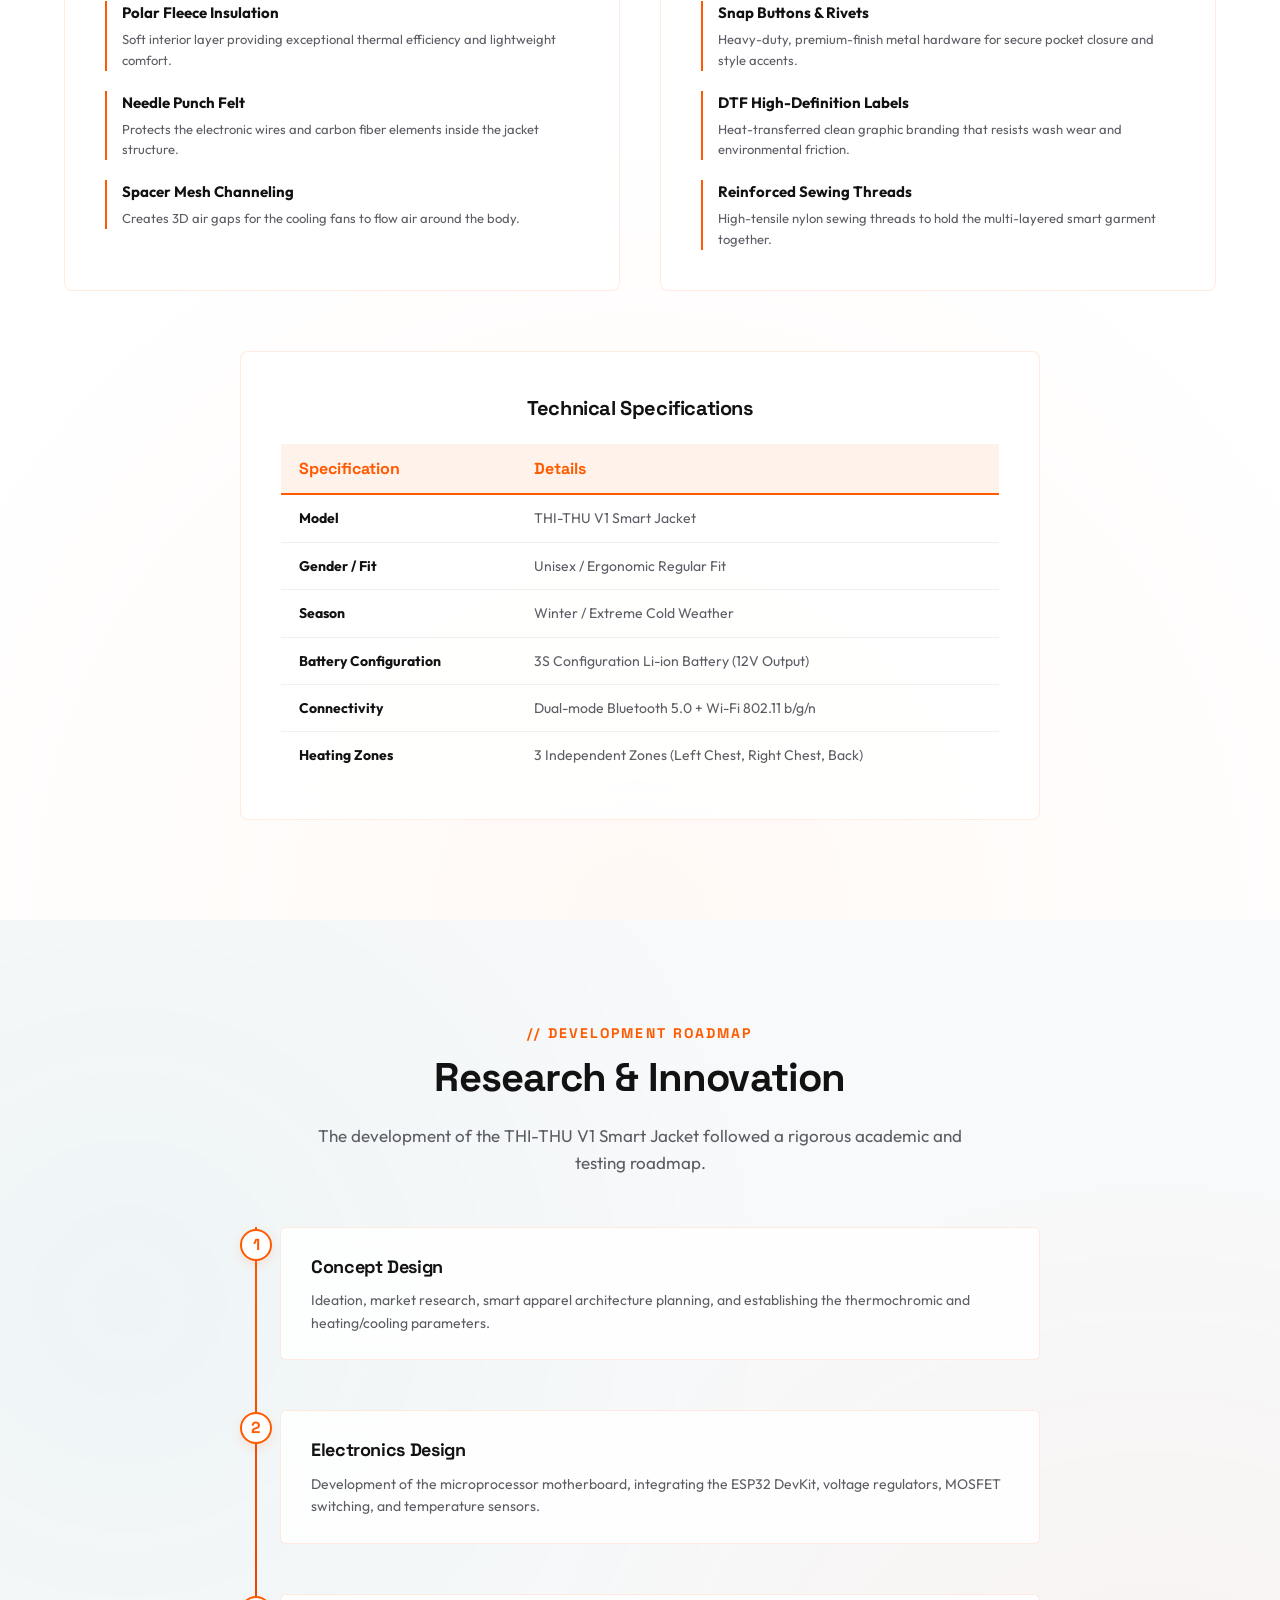
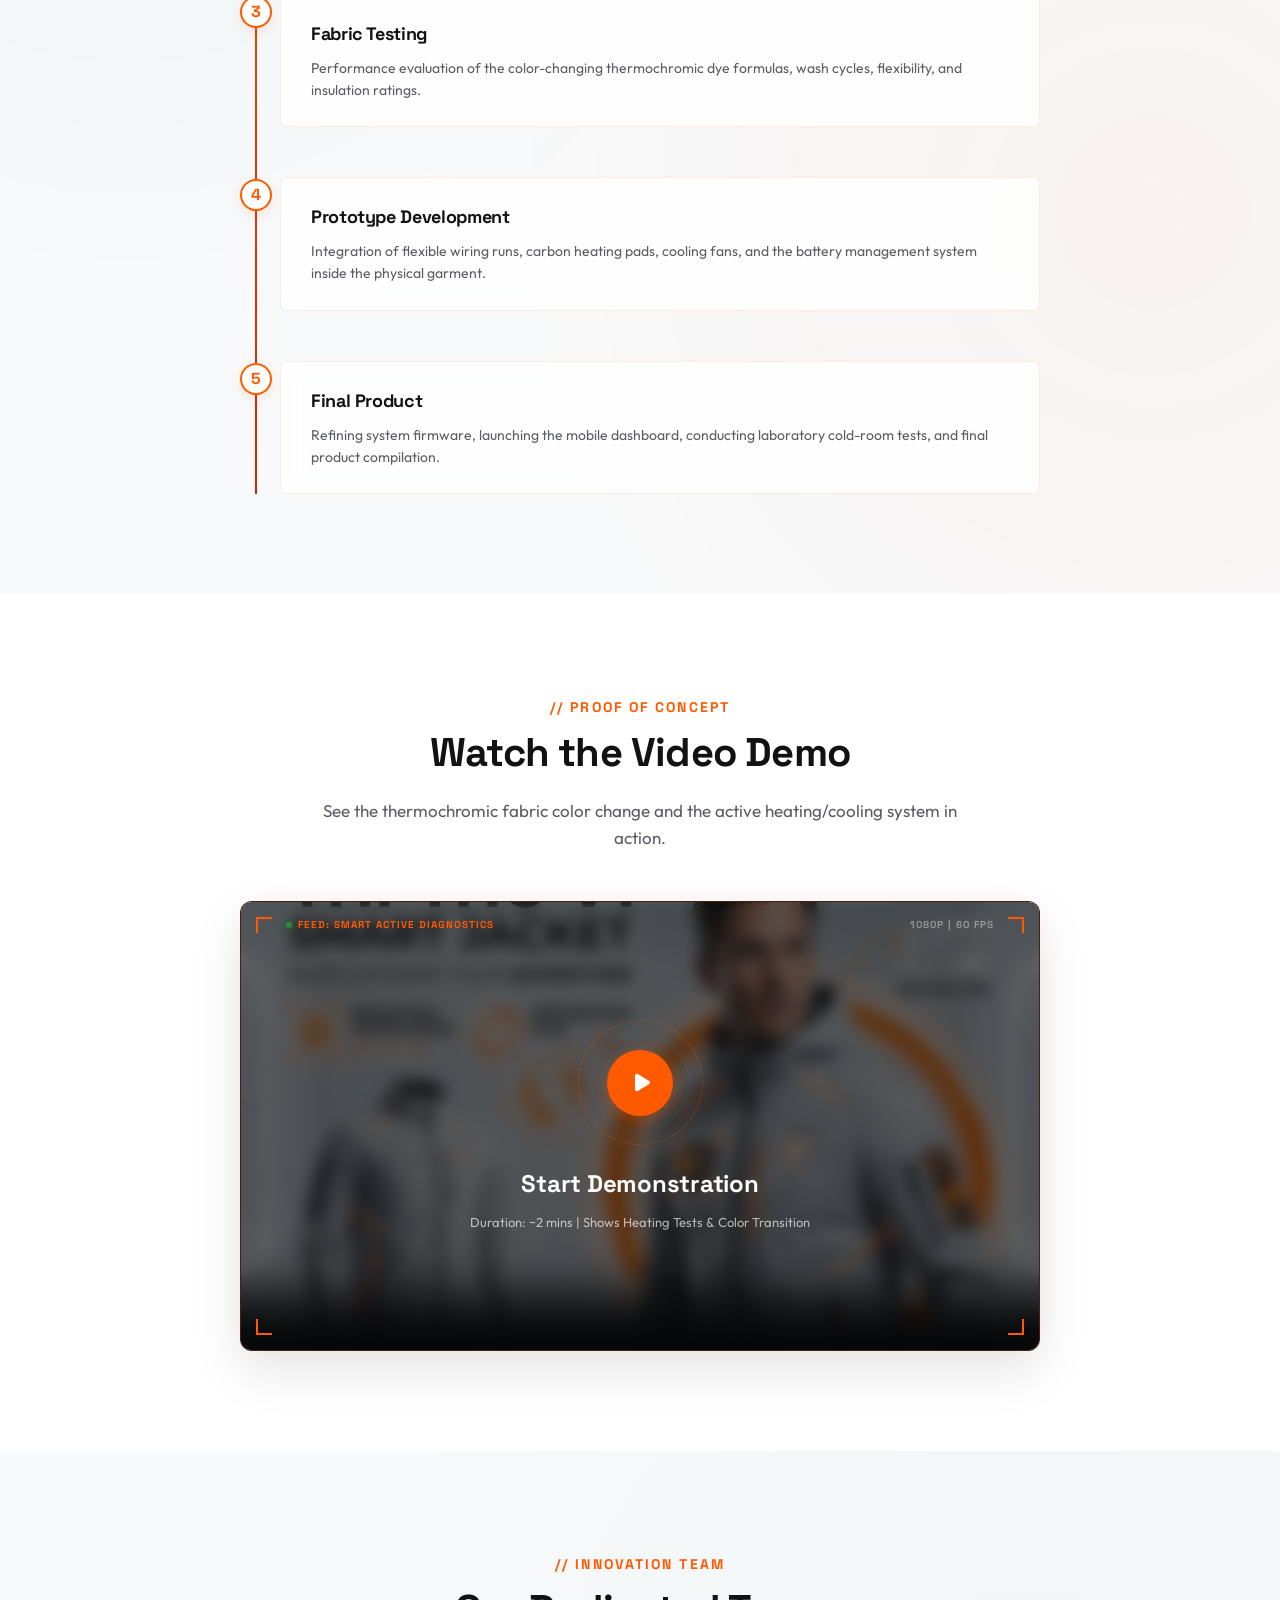
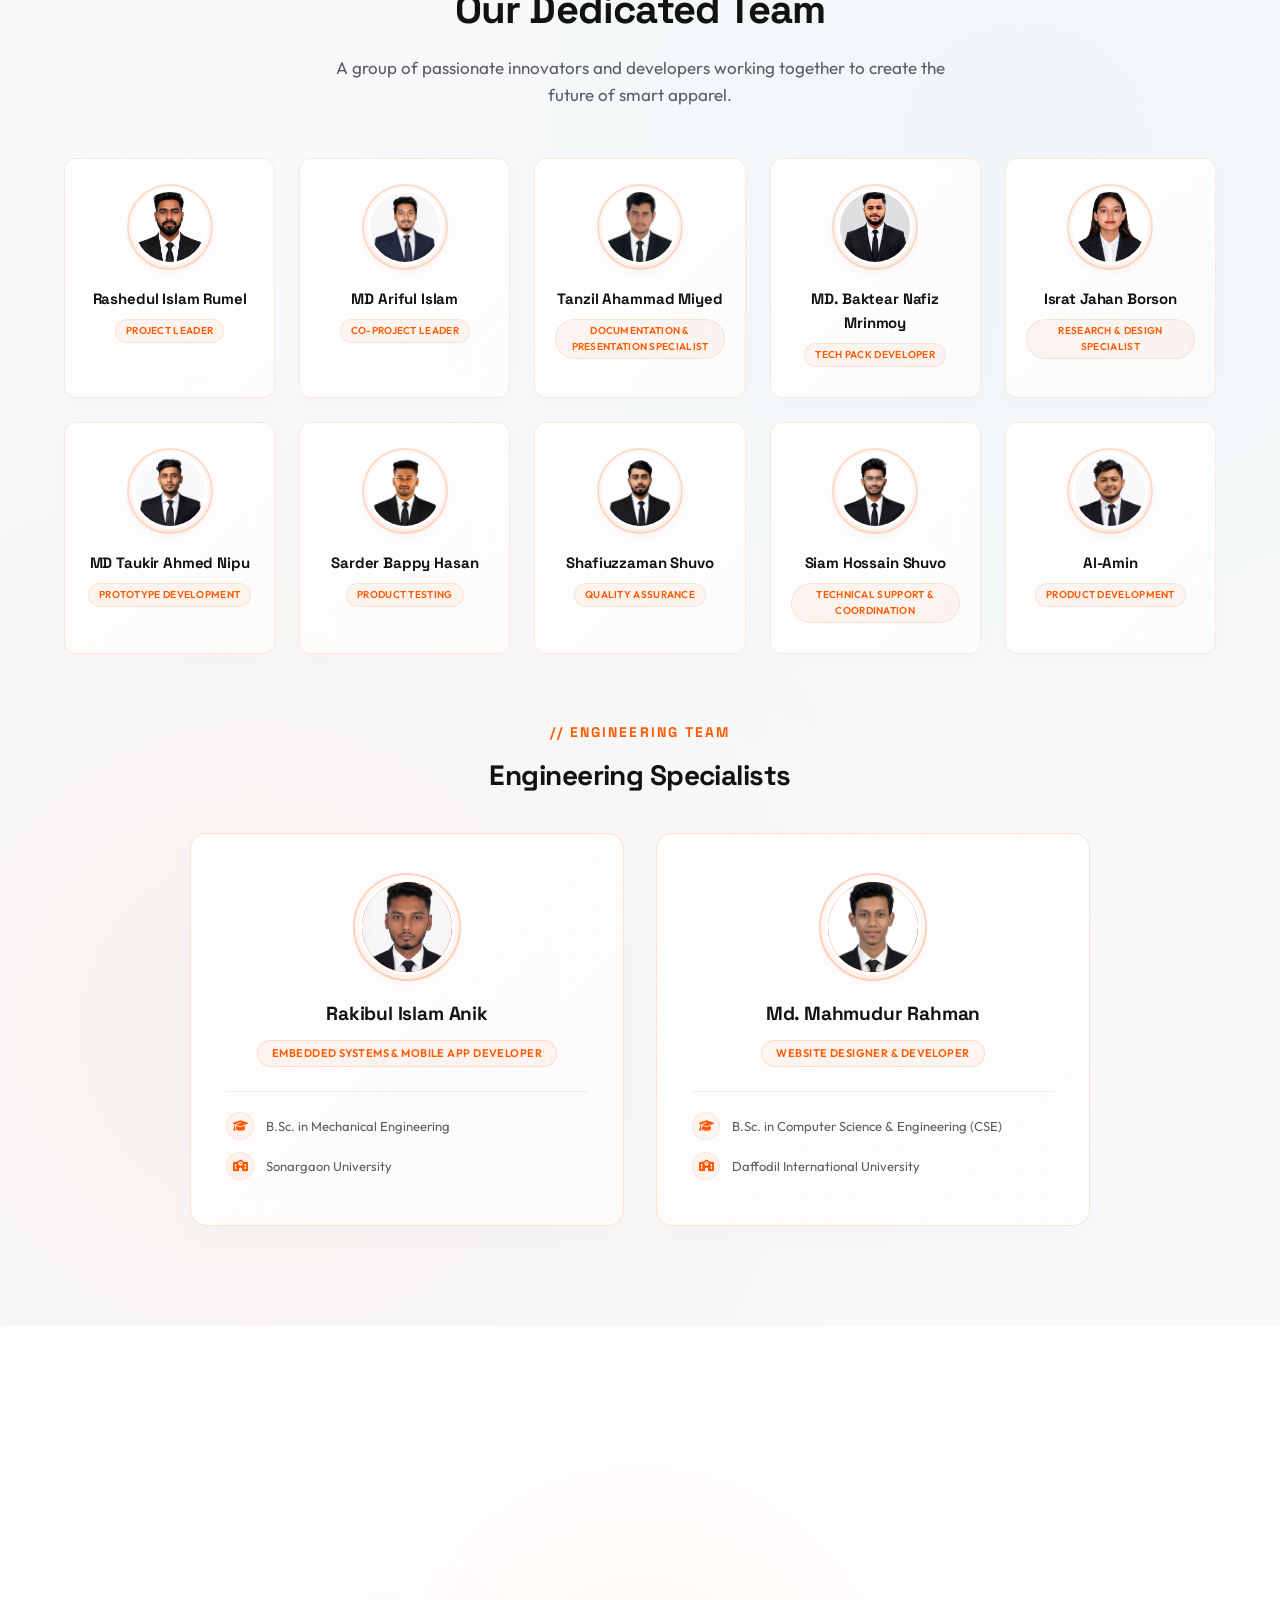
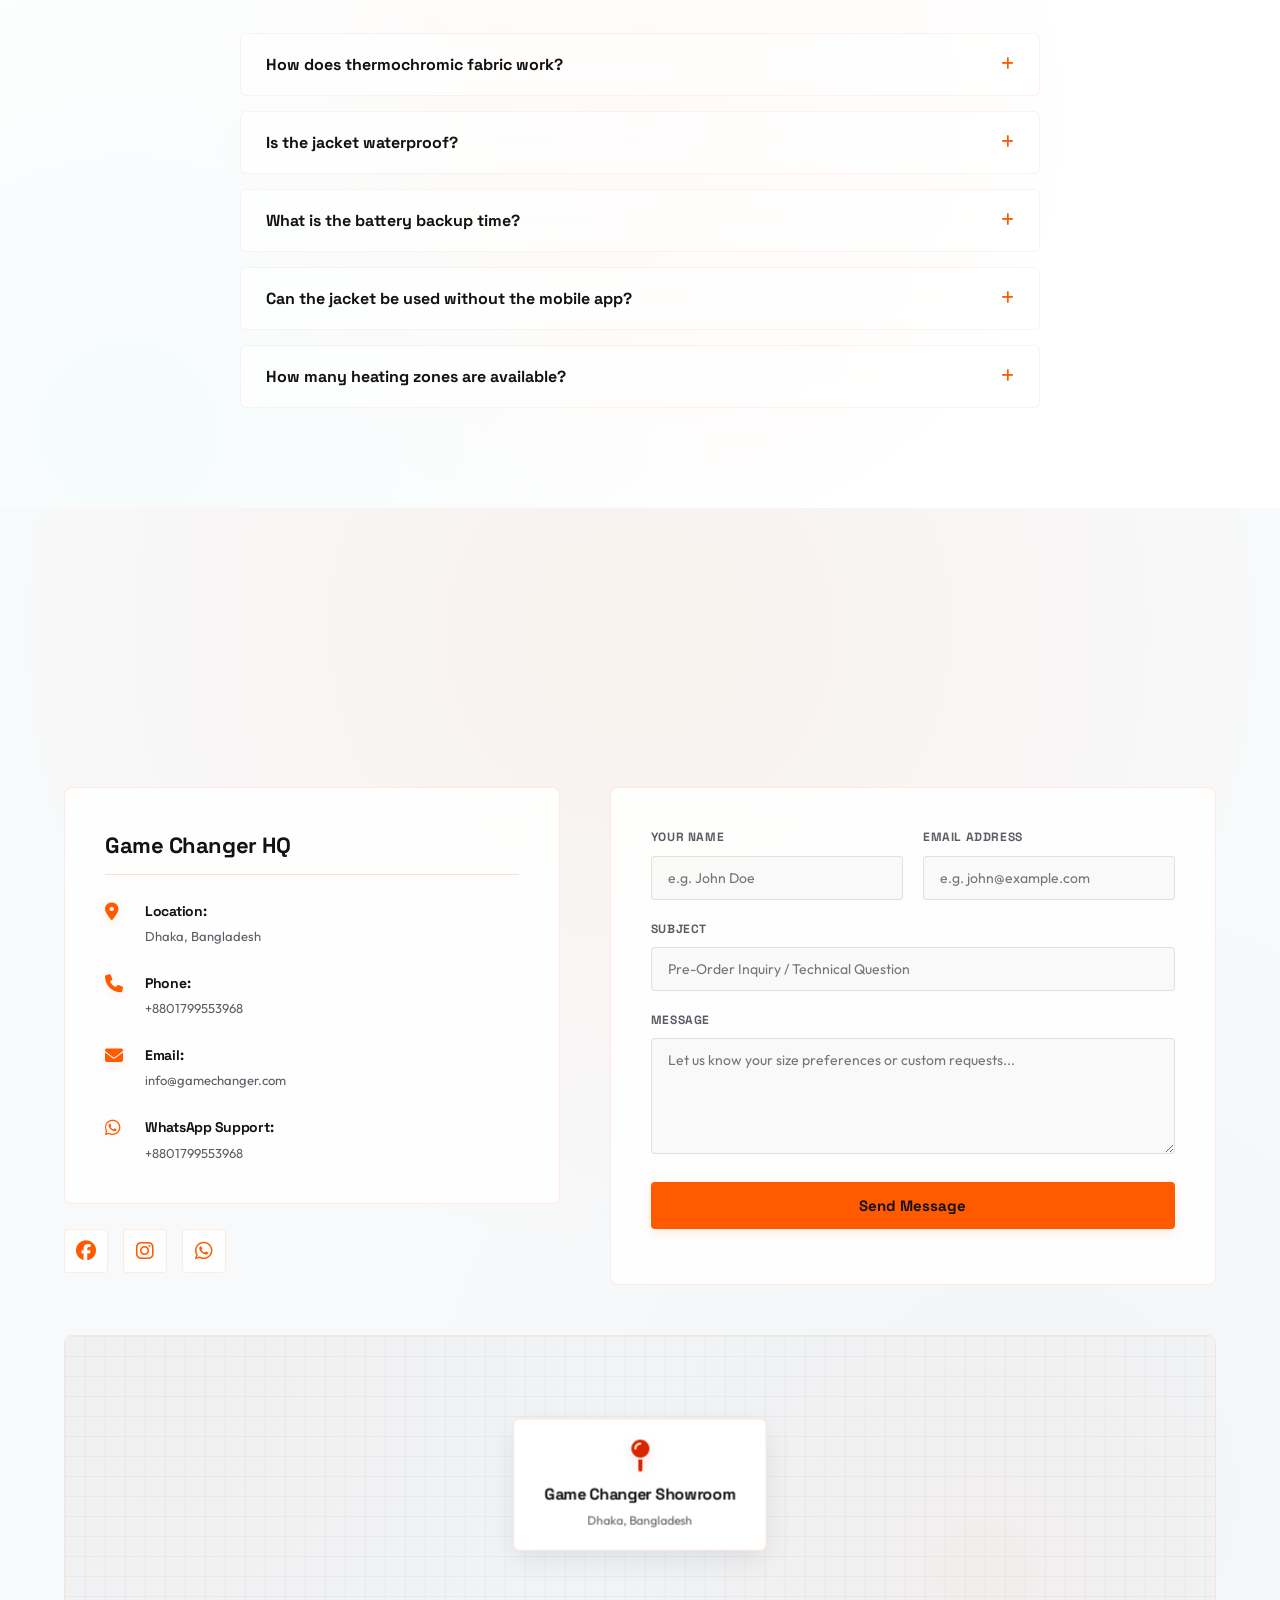
==== commit 7b76c45d: "Remove Input voltage spec row" ====
--- a/index.html
+++ b/index.html
@@ -716,10 +716,6 @@
                             <td>3S Configuration Li-ion Battery (12V Output)</td>
                         </tr>
                         <tr>
-                            <td><strong>Input Voltage</strong></td>
-                            <td>12V DC Input / 5V DC Controller Output</td>
-                        </tr>
-                        <tr>
                             <td><strong>Connectivity</strong></td>
                             <td>Dual-mode Bluetooth 5.0 + Wi-Fi 802.11 b/g/n</td>
                         </tr>
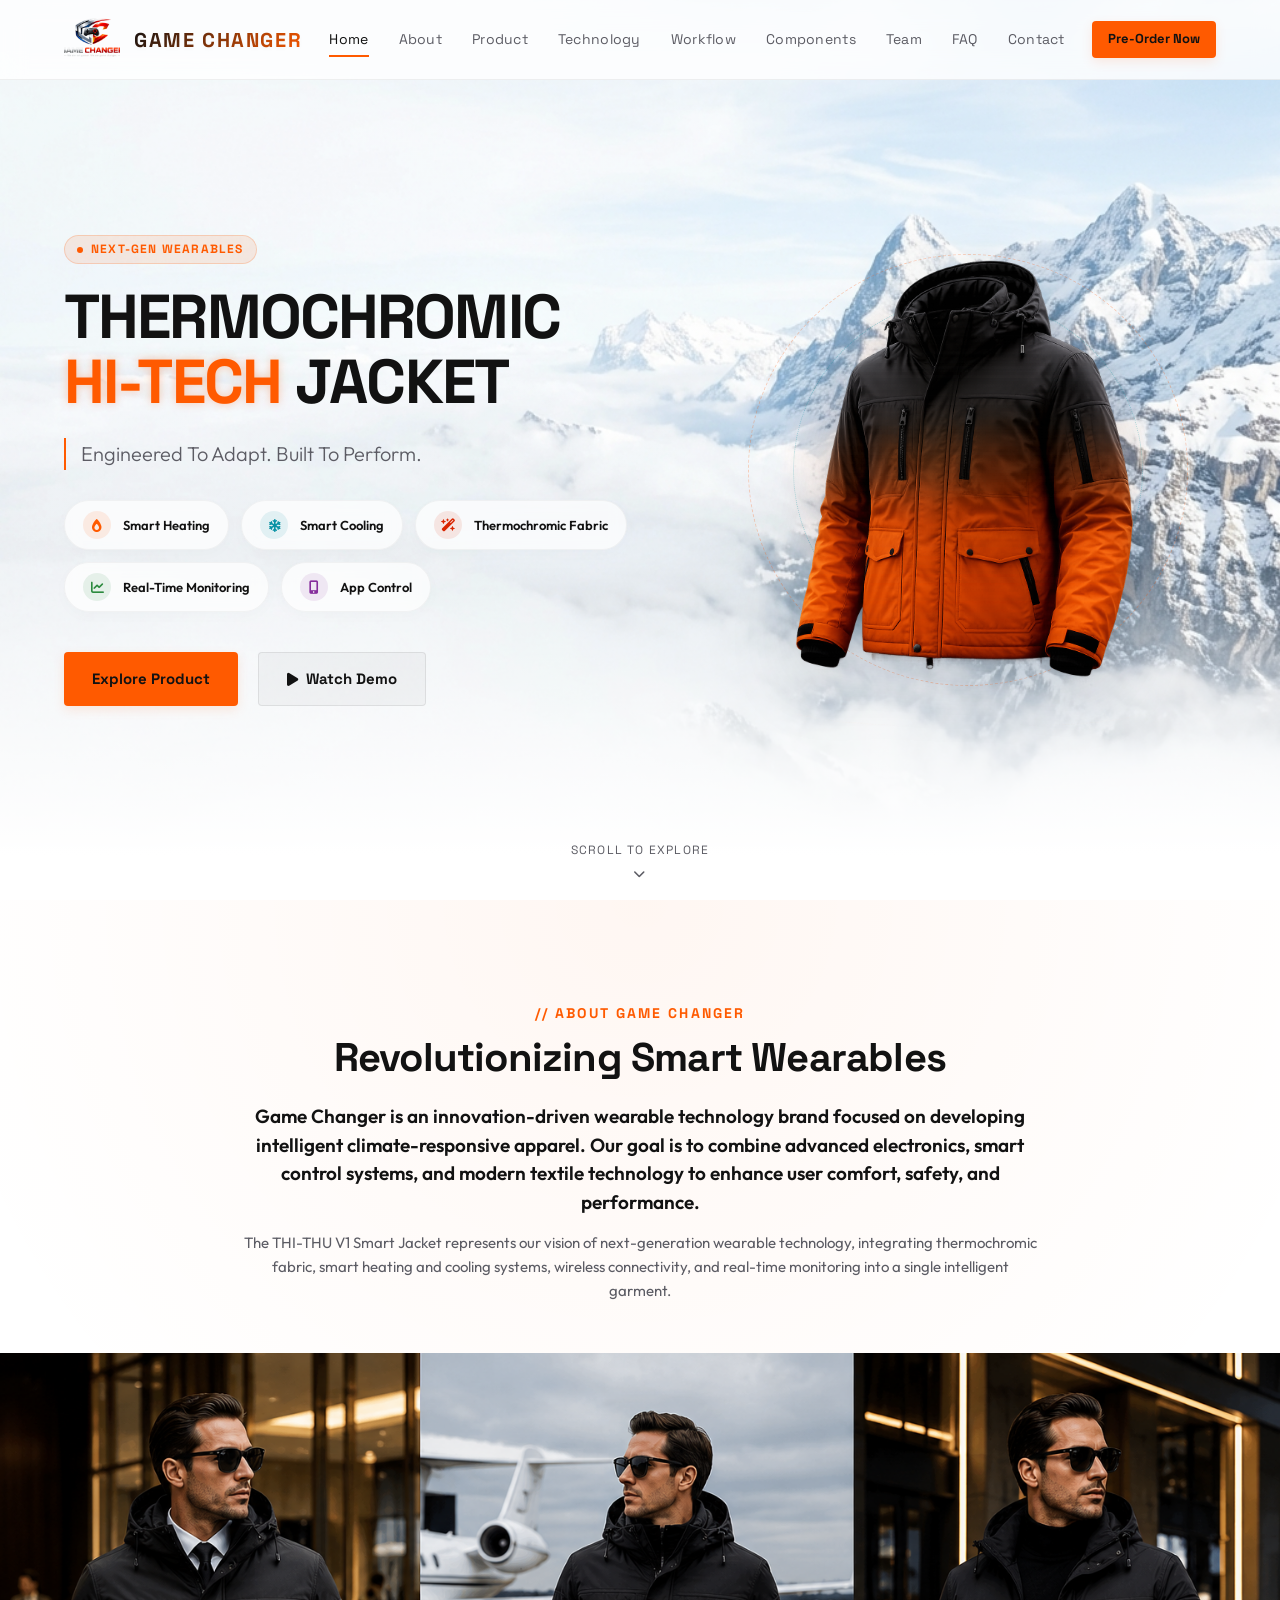
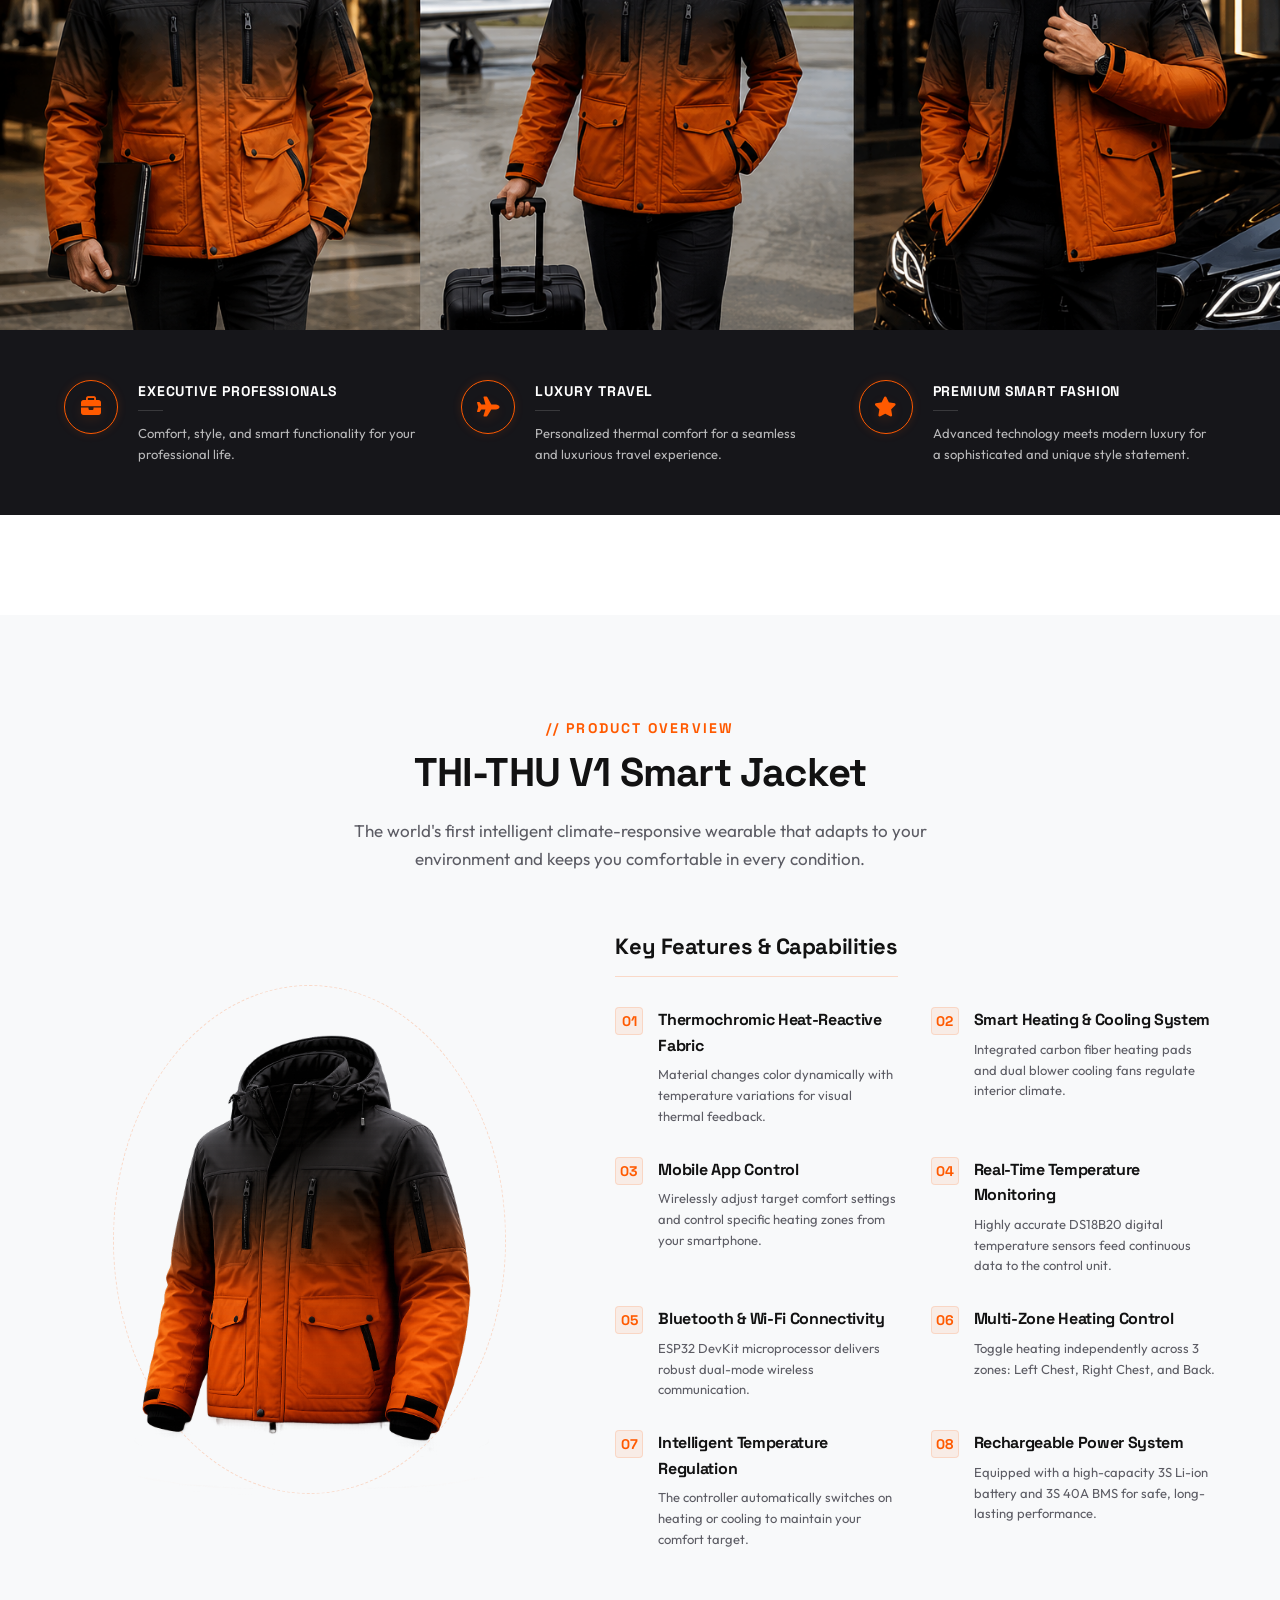
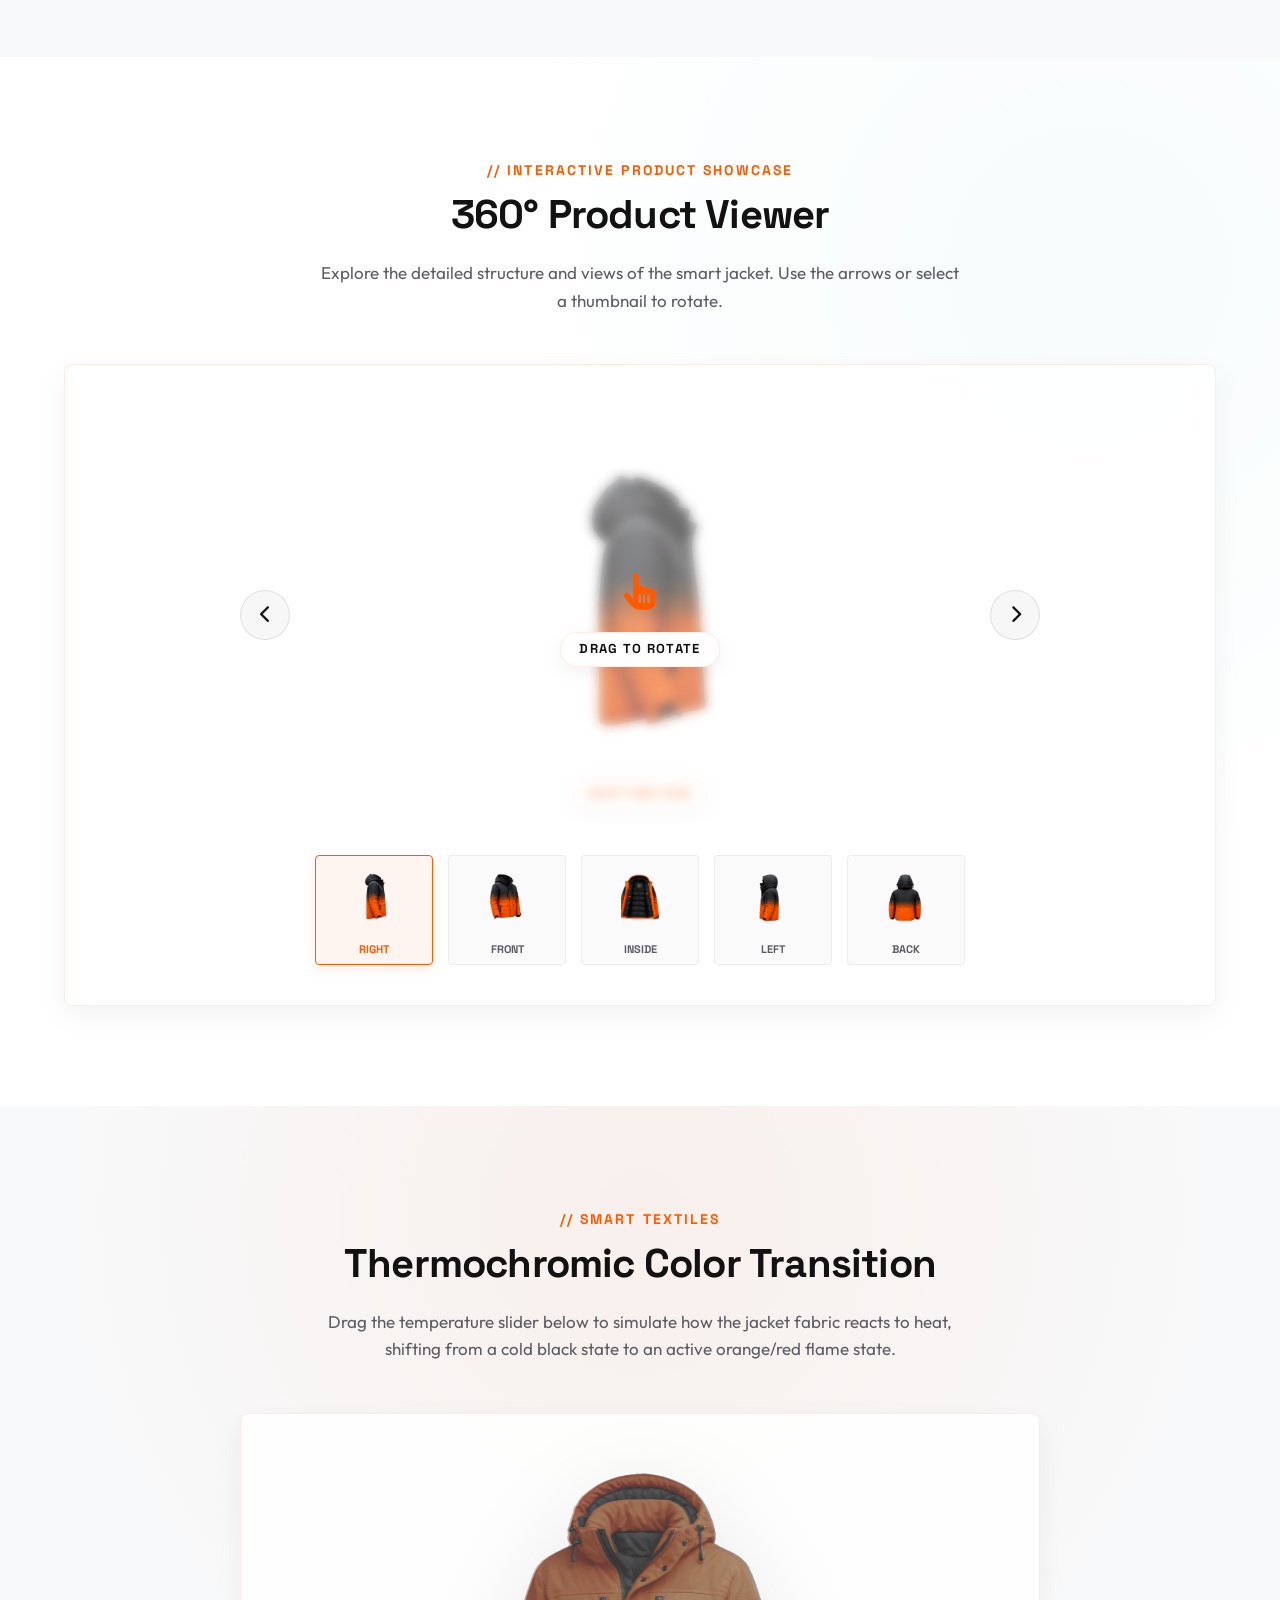
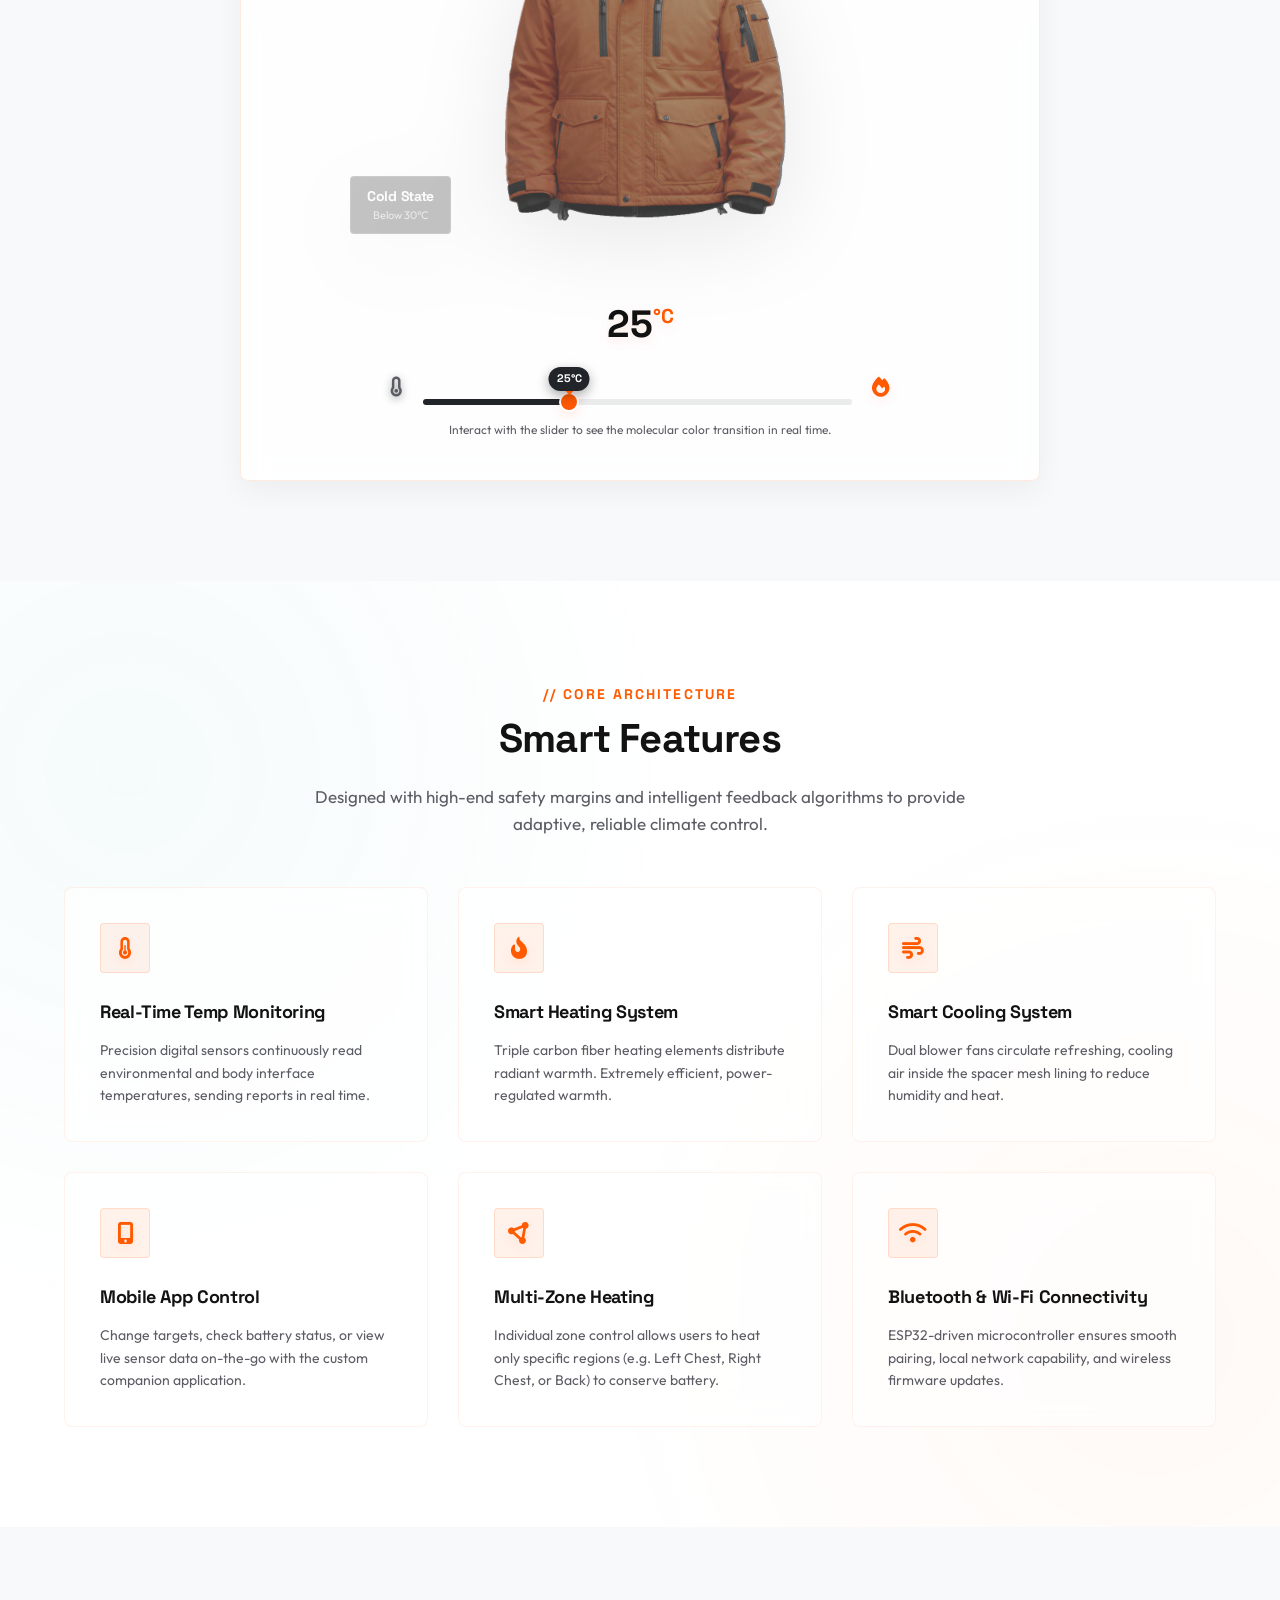
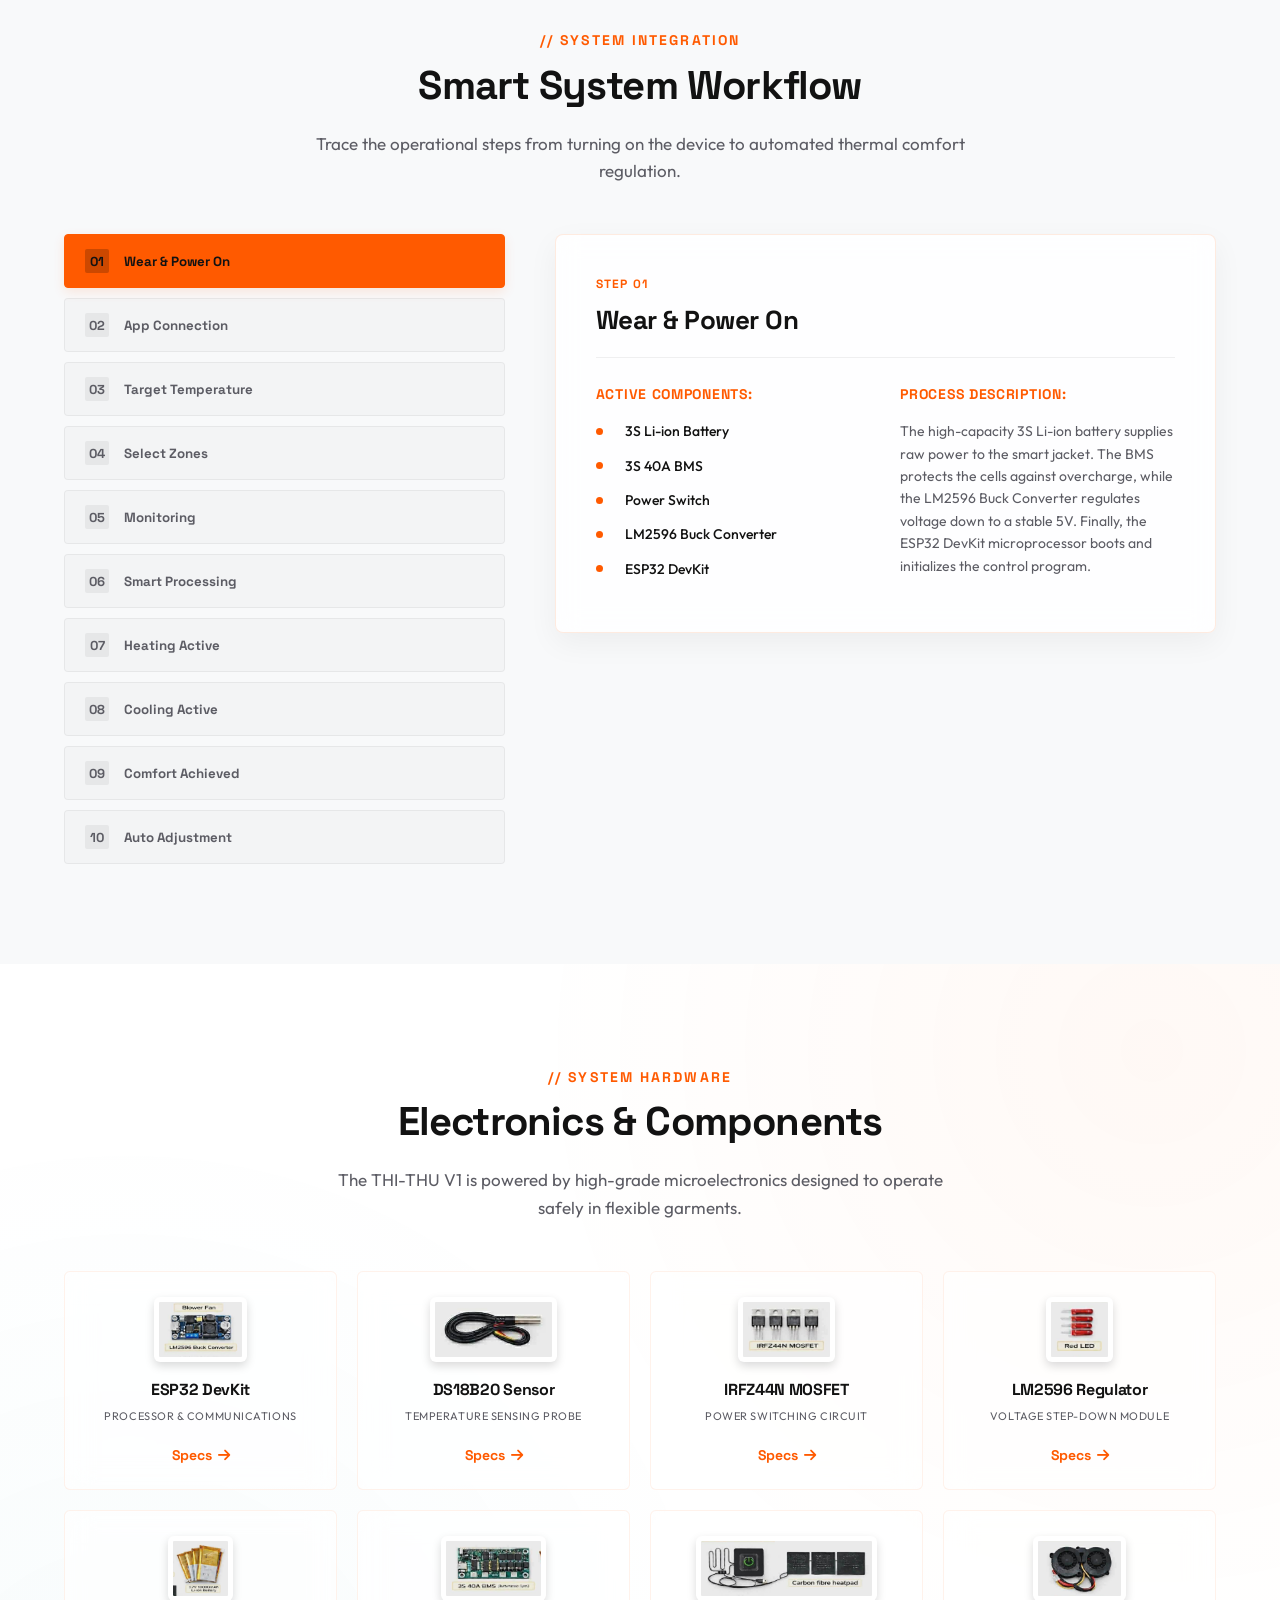
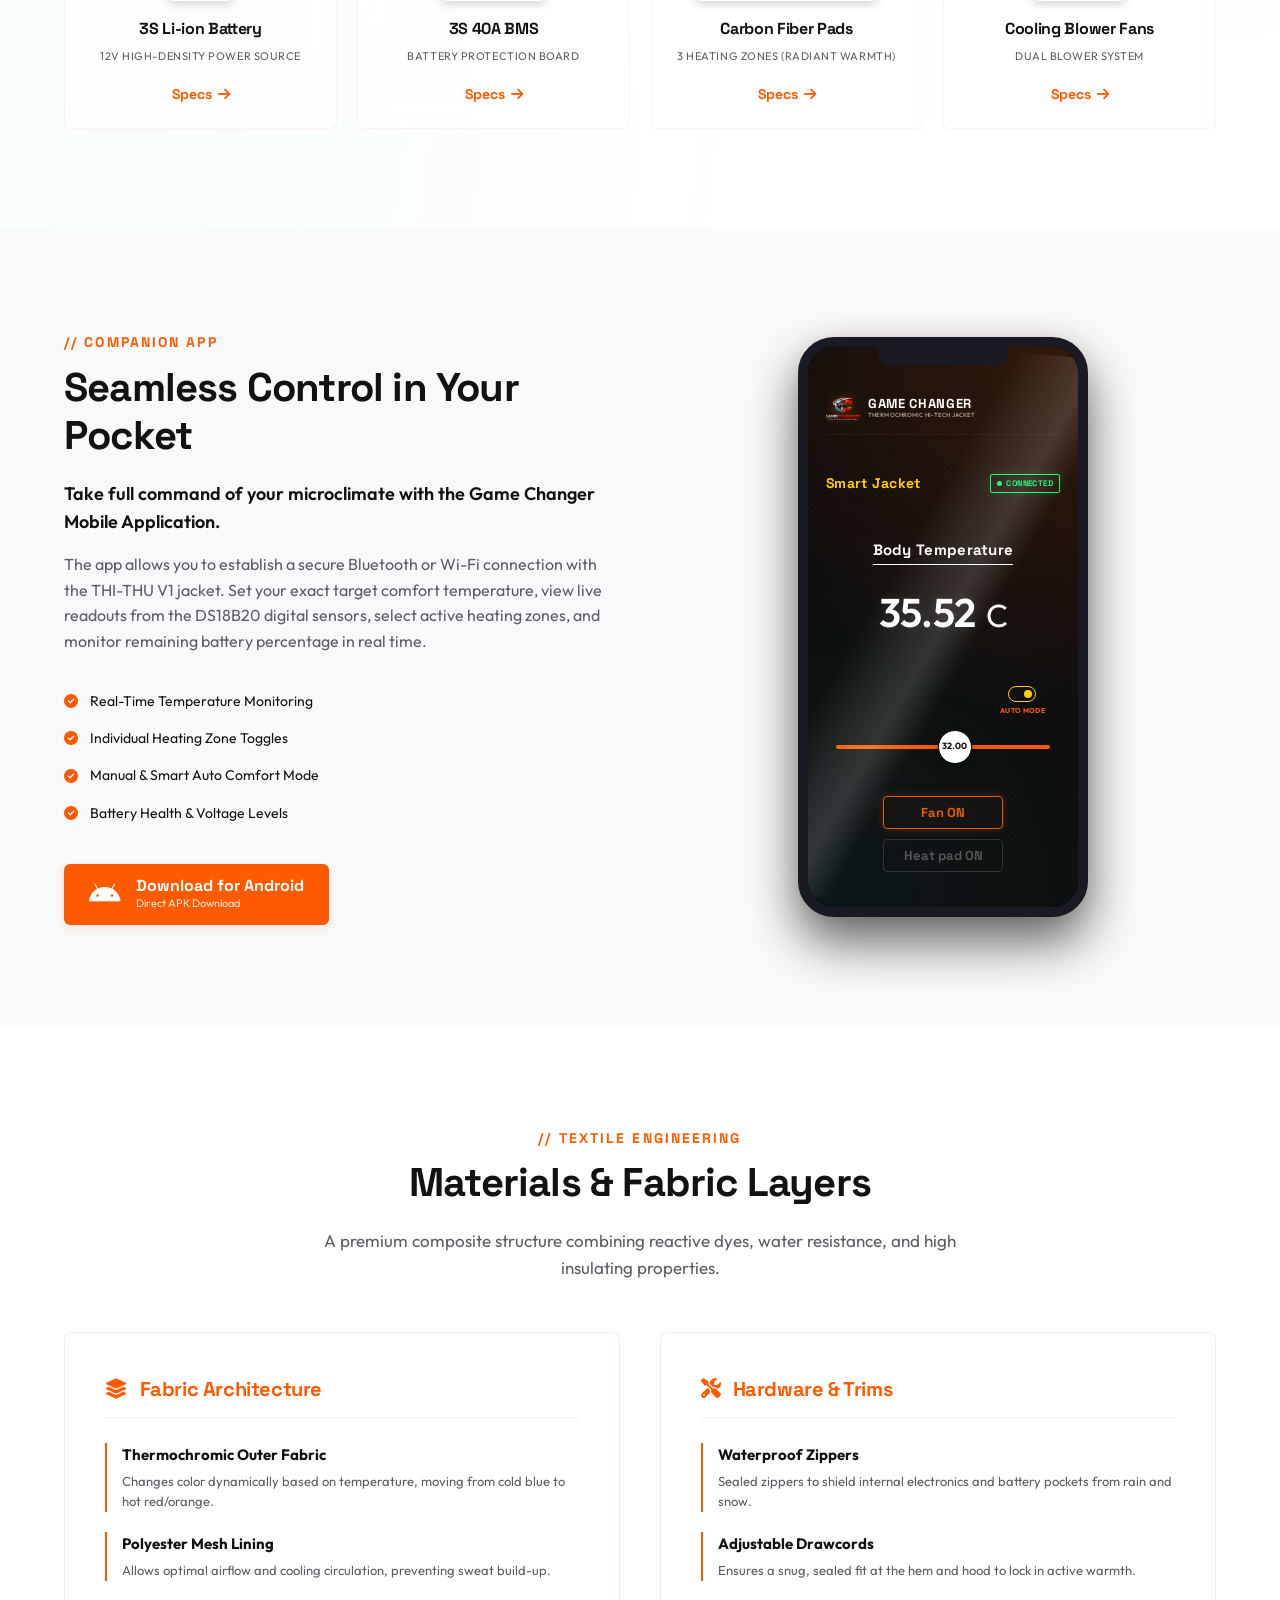
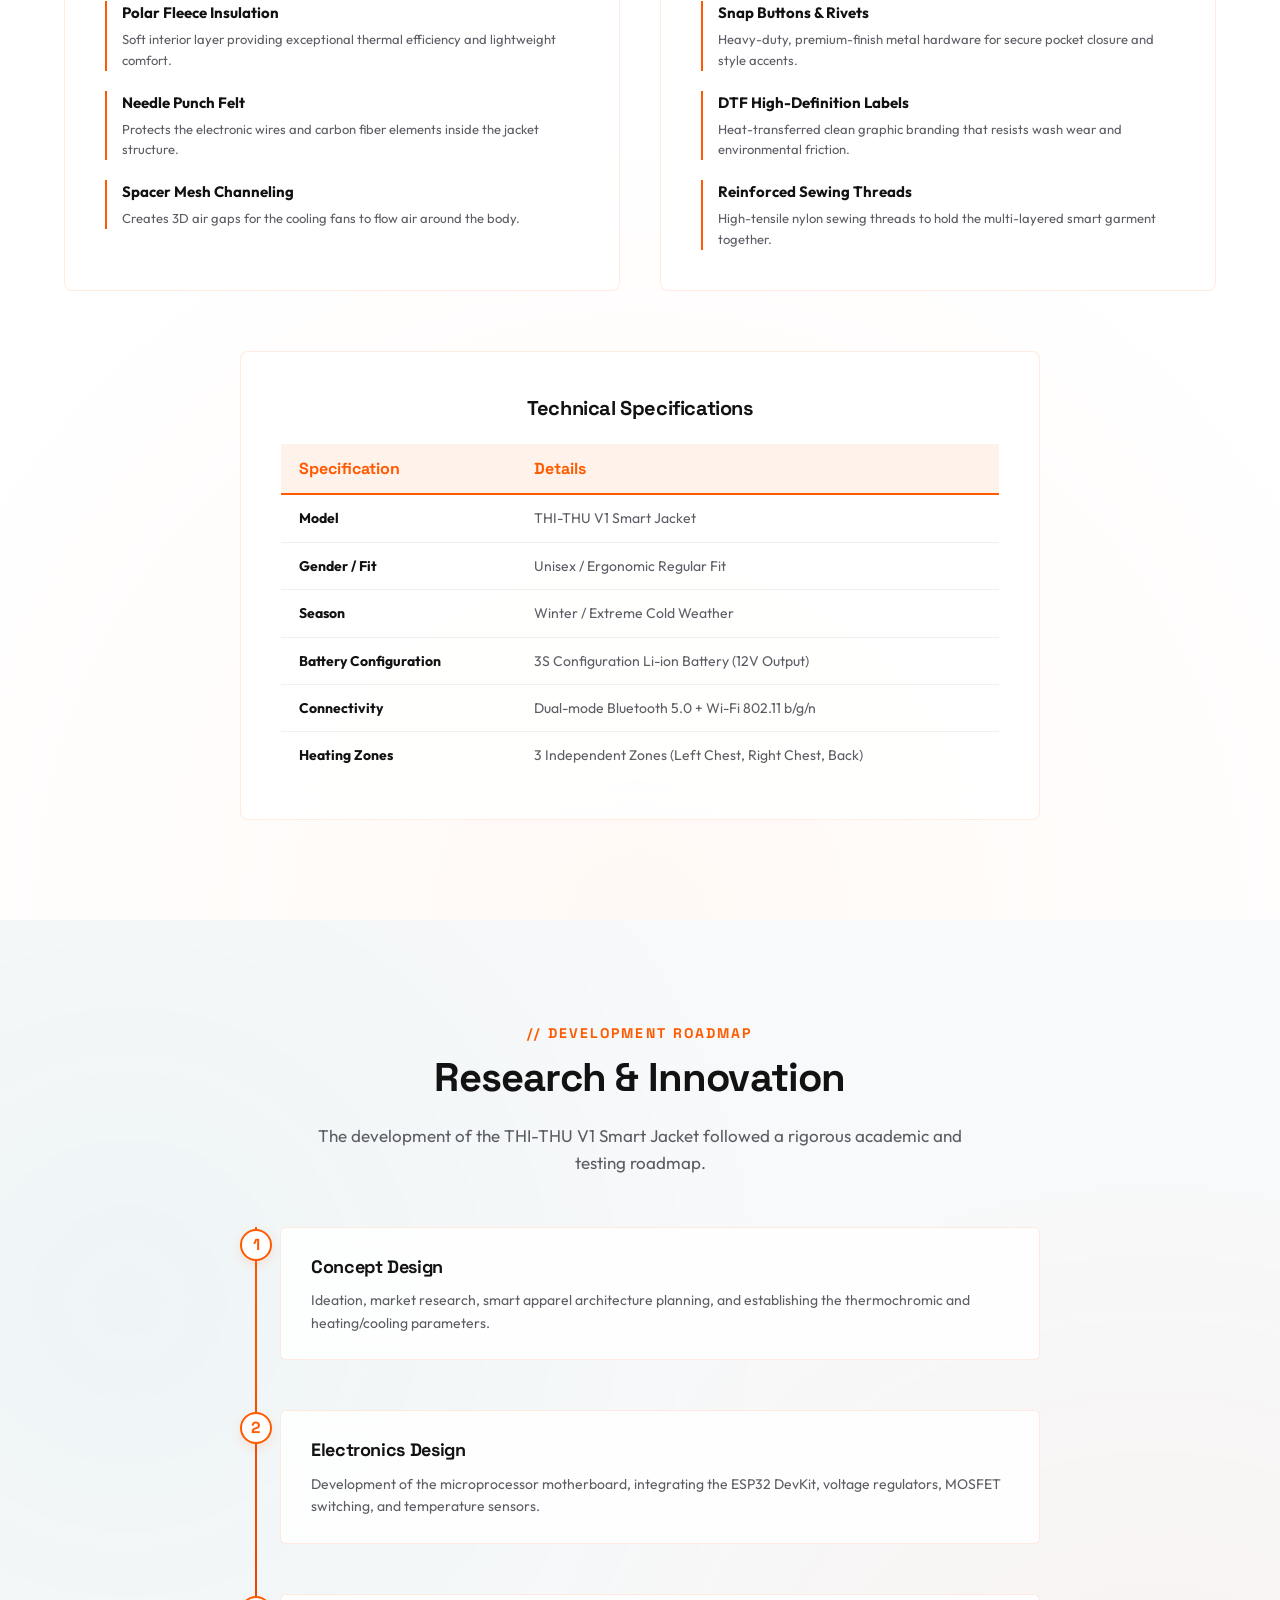
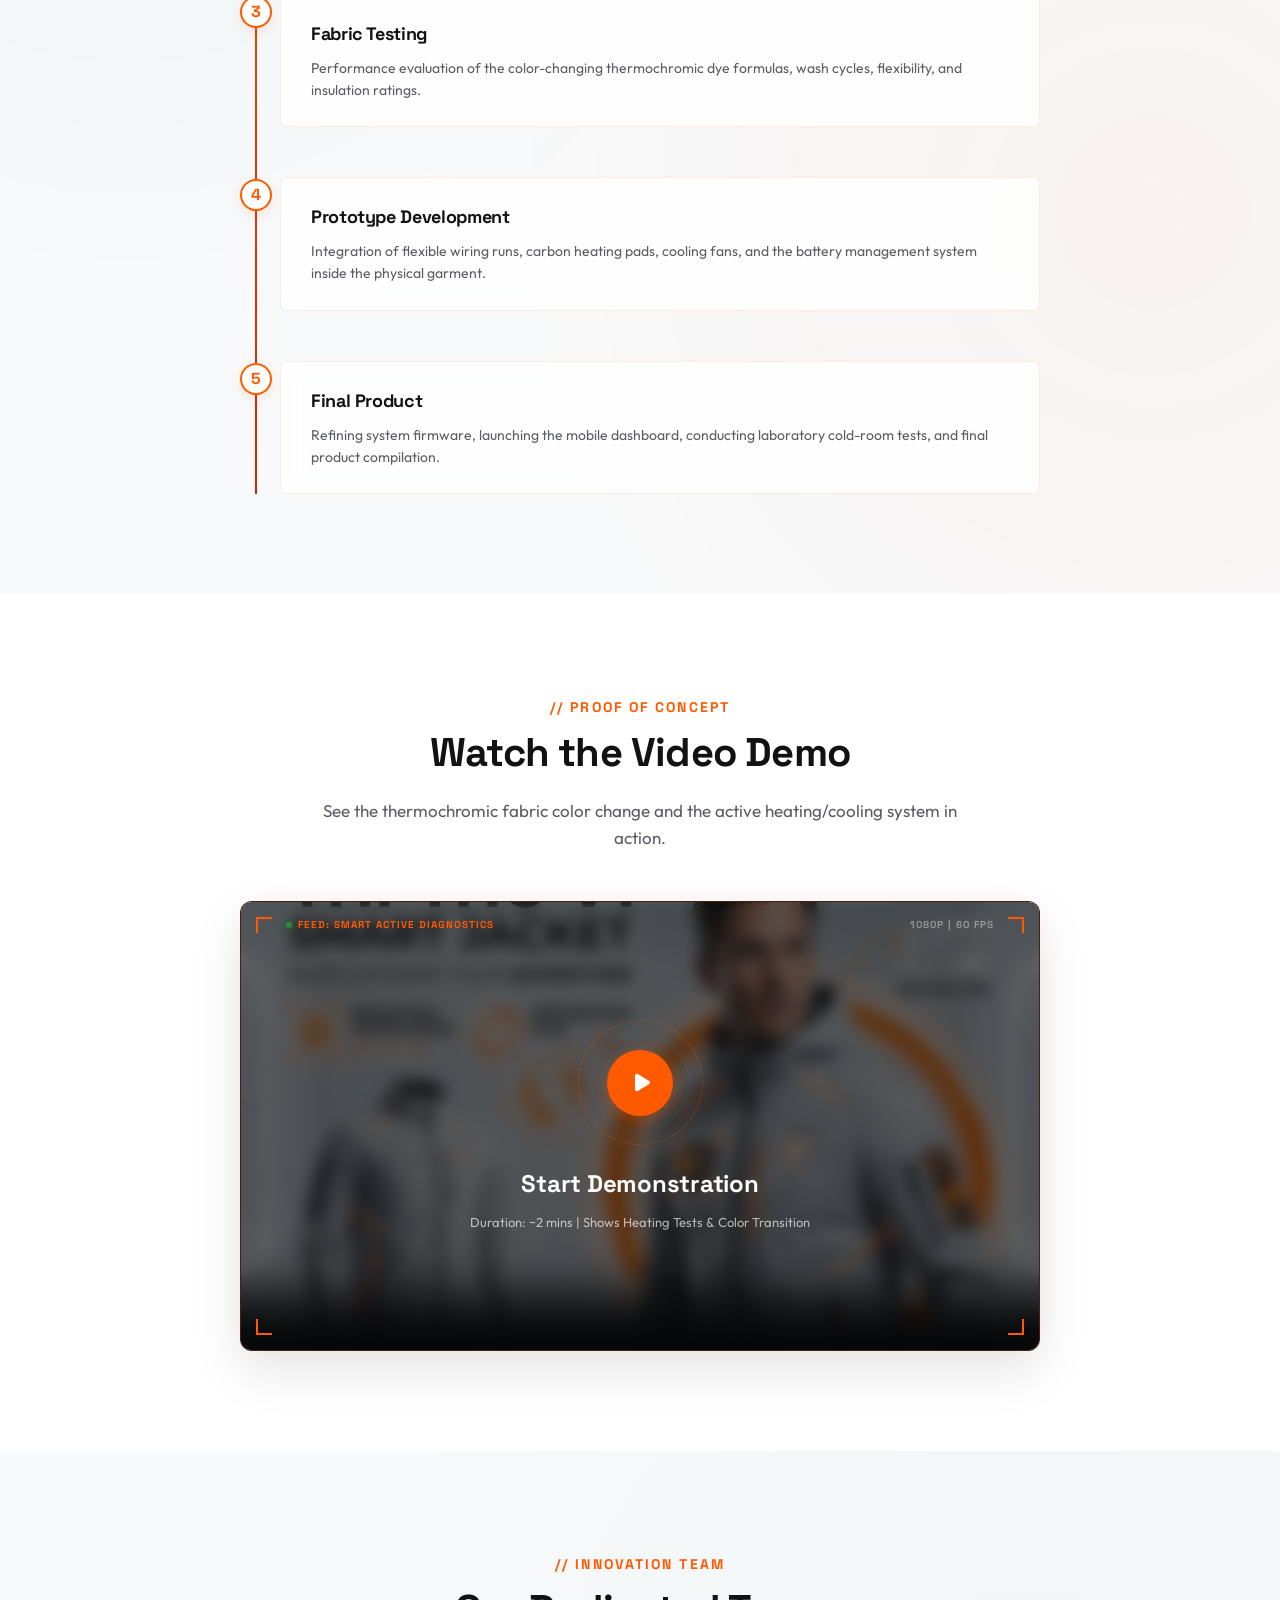
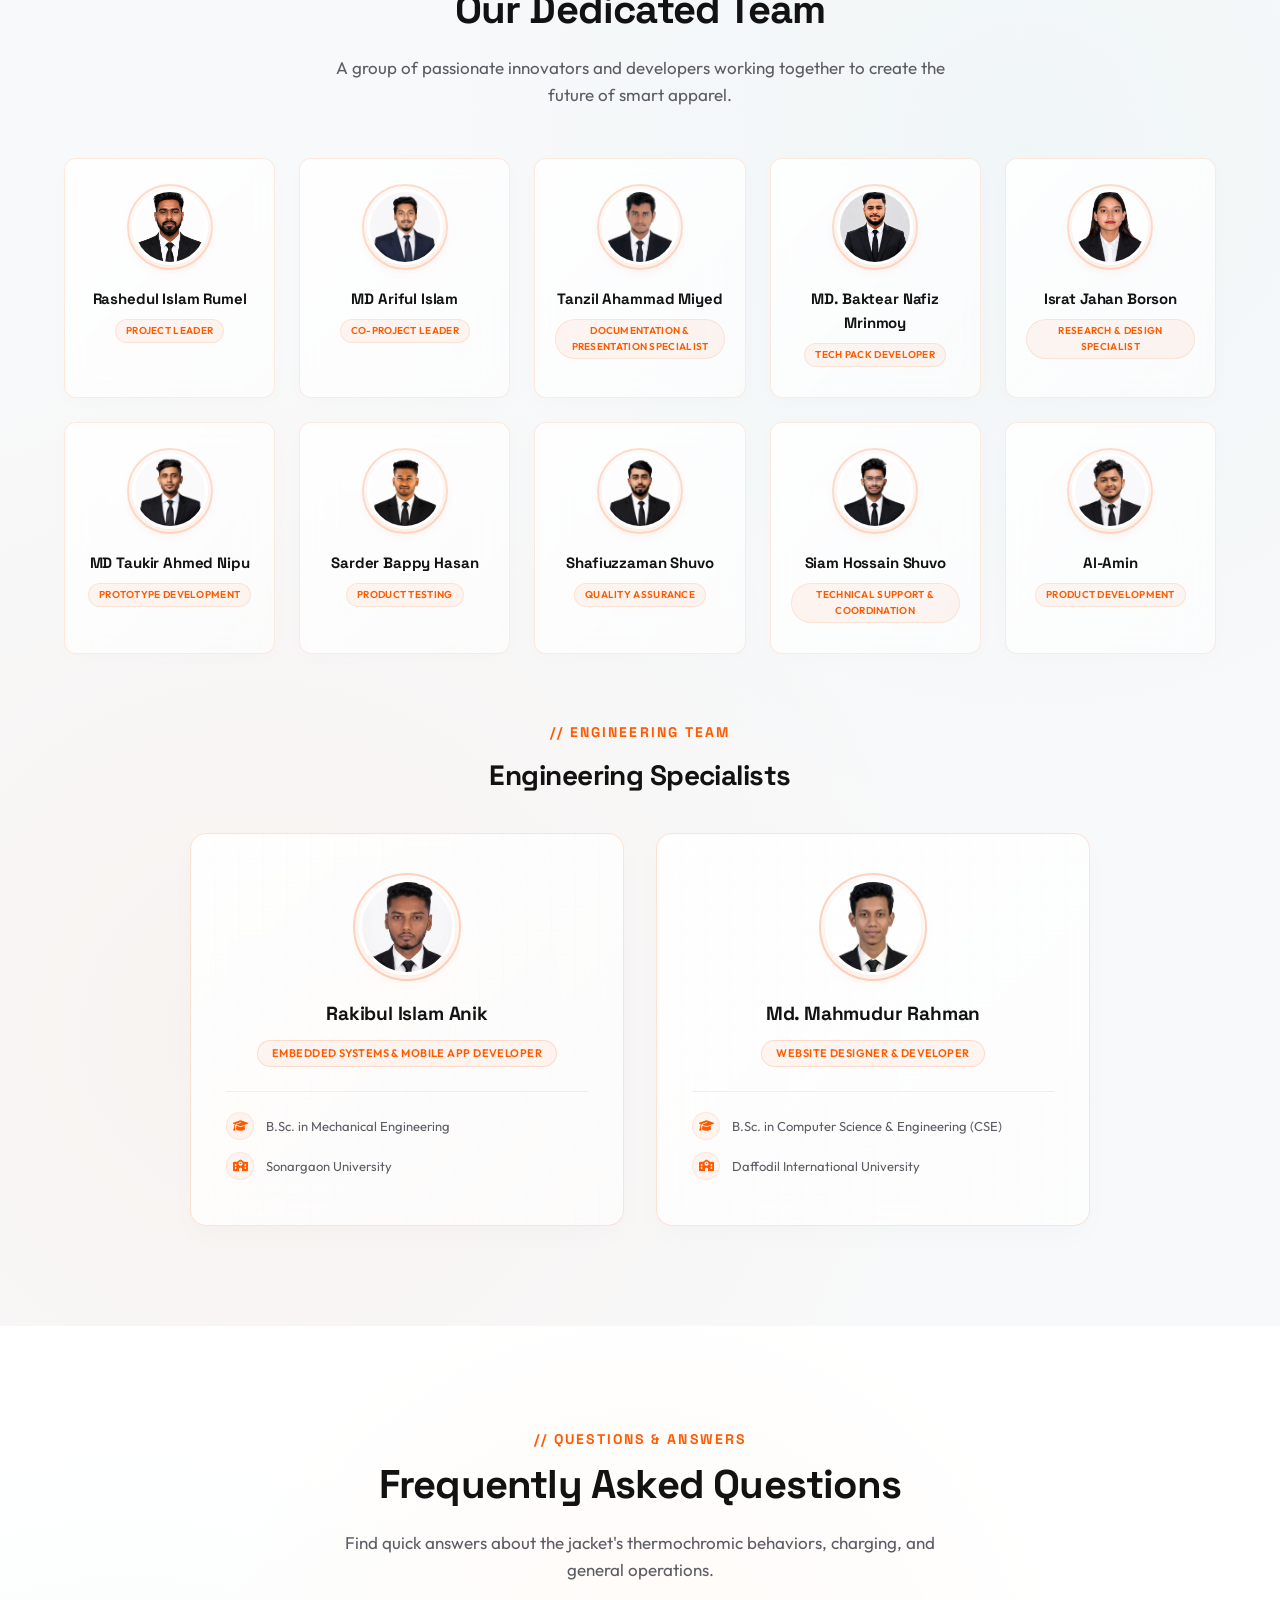
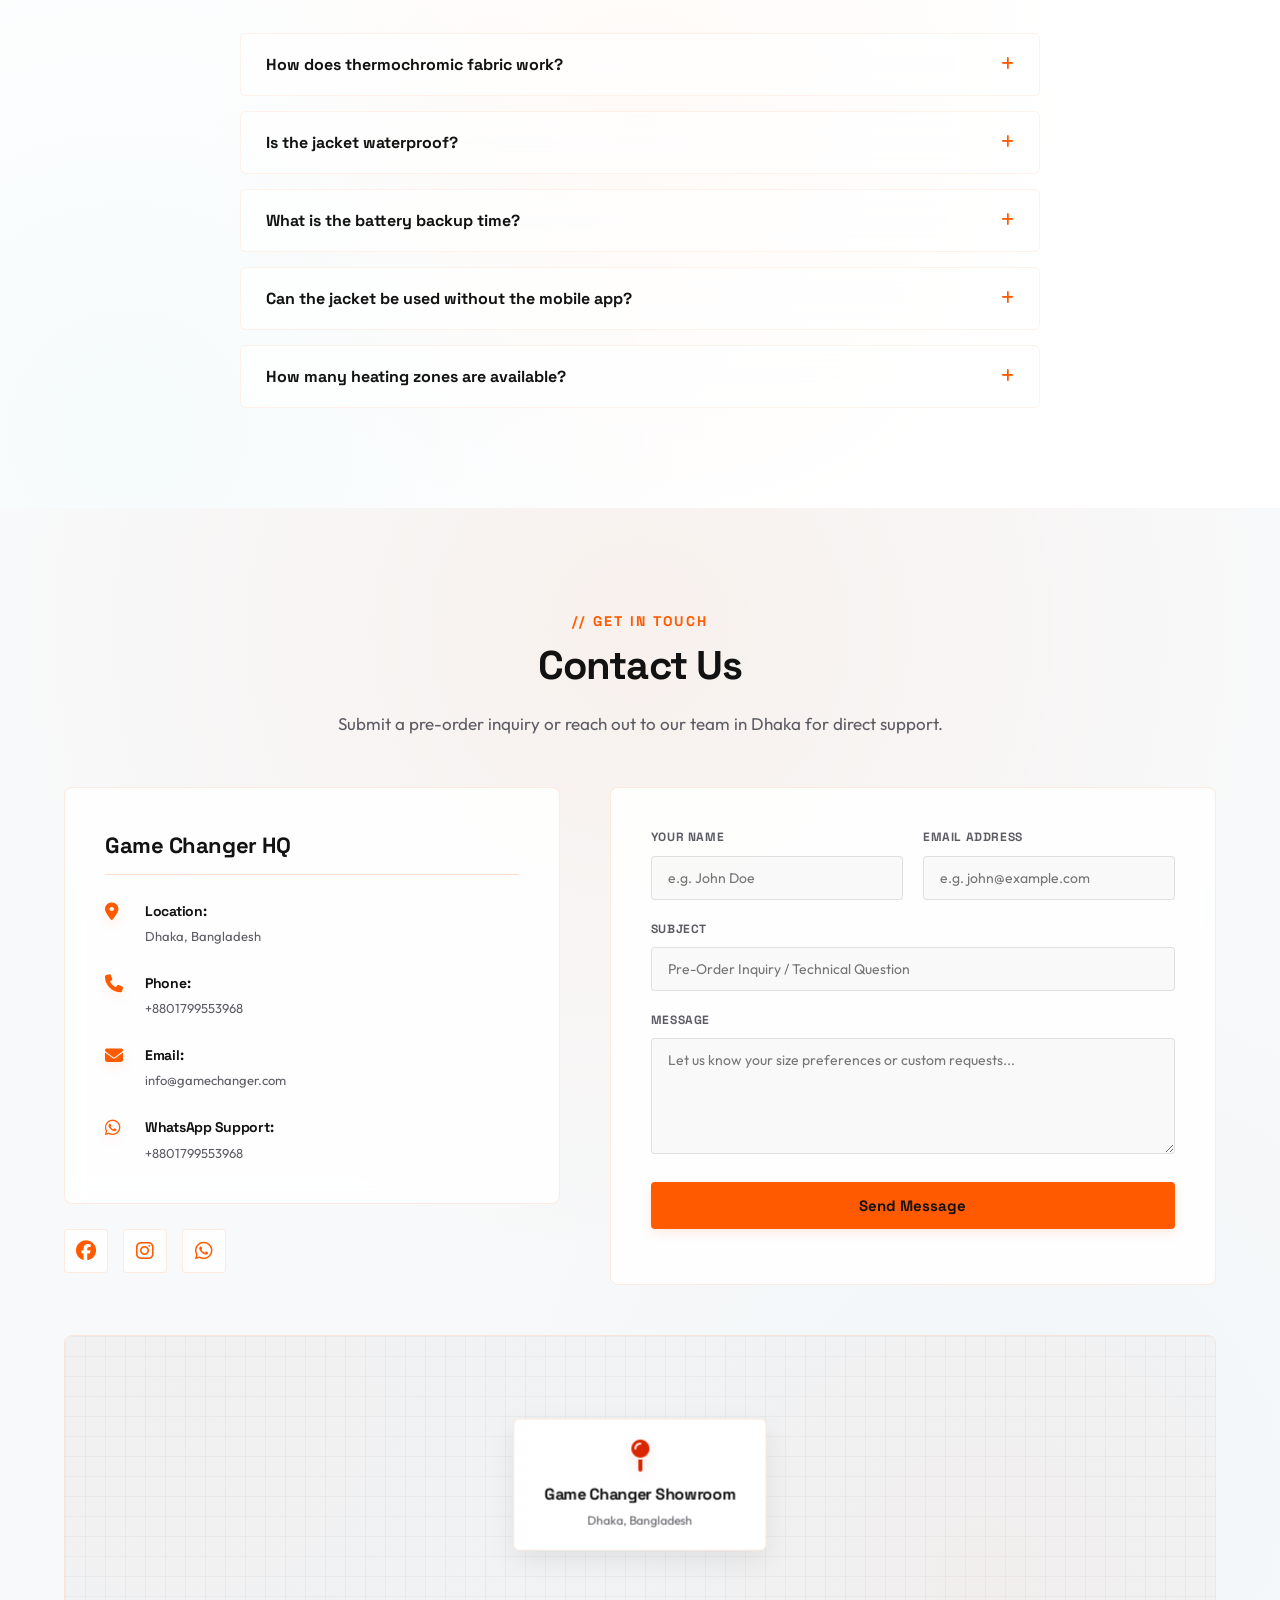
==== commit ac0173b4: "Remove X (Twitter) icon from footer socials" ====
--- a/index.html
+++ b/index.html
@@ -1069,7 +1069,6 @@
                     <div class="footer-socials">
                         <a href="https://facebook.com/gamechanger" target="_blank" aria-label="Facebook"><i class="fa-brands fa-facebook-f"></i></a>
                         <a href="https://instagram.com/gamechanger" target="_blank" aria-label="Instagram"><i class="fa-brands fa-instagram"></i></a>
-                        <a href="https://twitter.com/gamechanger" target="_blank" aria-label="Twitter"><i class="fa-brands fa-x-twitter"></i></a>
                         <a href="https://wa.me/8801799553968" target="_blank" aria-label="WhatsApp"><i class="fa-brands fa-whatsapp"></i></a>
                     </div>
                 </div>
--- a/assets/css/index.css
+++ b/assets/css/index.css
@@ -2569,10 +2569,10 @@
 /* FOOTER */
 /* PREMIUM FOOTER */
 .main-footer {
-    background-color: var(--color-bg-dark);
-    color: #fff;
+    background-color: var(--bg-secondary);
+    color: var(--text-secondary);
     padding: 80px 0 30px 0;
-    border-top: 1px solid rgba(255, 255, 255, 0.05);
+    border-top: 1px solid rgba(0, 0, 0, 0.05);
     position: relative;
     overflow: hidden;
 }
@@ -2584,7 +2584,7 @@
     transform: translateX(-50%);
     width: 600px;
     height: 200px;
-    background: radial-gradient(ellipse at center, rgba(255,87,34,0.1) 0%, rgba(255,87,34,0) 70%);
+    background: radial-gradient(ellipse at center, rgba(255,87,34,0.05) 0%, rgba(255,87,34,0) 70%);
     z-index: 0;
     pointer-events: none;
 }
@@ -2621,11 +2621,11 @@
     font-weight: 800;
     font-size: 20px;
     letter-spacing: 1.5px;
-    color: #fff;
+    color: var(--text-primary);
 }
 
 .footer-brand-col p {
-    color: rgba(255, 255, 255, 0.6);
+    color: var(--text-secondary);
     font-size: 14px;
     line-height: 1.7;
     margin-bottom: 25px;
@@ -2644,16 +2644,19 @@
     width: 40px;
     height: 40px;
     border-radius: 50%;
-    background: rgba(255, 255, 255, 0.05);
-    color: #fff;
+    background: var(--bg-primary);
+    color: var(--text-primary);
+    border: 1px solid rgba(0,0,0,0.05);
     font-size: 16px;
     transition: all 0.3s ease;
 }
 
 .footer-socials a:hover {
     background: var(--color-orange);
+    color: #fff;
     transform: translateY(-3px);
-    box-shadow: 0 5px 15px rgba(255, 87, 34, 0.4);
+    box-shadow: 0 5px 15px rgba(255, 87, 34, 0.2);
+    border-color: var(--color-orange);
 }
 
 .footer-heading {
@@ -2661,7 +2664,7 @@
     font-size: 18px;
     font-weight: 700;
     margin-bottom: 25px;
-    color: #fff;
+    color: var(--text-primary);
 }
 
 .footer-links {
@@ -2675,7 +2678,7 @@
 }
 
 .footer-links a {
-    color: rgba(255, 255, 255, 0.6);
+    color: var(--text-secondary);
     text-decoration: none;
     font-size: 15px;
     transition: color 0.3s ease, padding-left 0.3s ease;
@@ -2687,7 +2690,7 @@
 }
 
 .footer-newsletter p {
-    color: rgba(255, 255, 255, 0.6);
+    color: var(--text-secondary);
     font-size: 14px;
     margin-bottom: 20px;
     line-height: 1.6;
@@ -2702,9 +2705,9 @@
     flex: 1;
     padding: 12px 15px;
     border-radius: 4px;
-    border: 1px solid rgba(255, 255, 255, 0.1);
-    background: rgba(255, 255, 255, 0.05);
-    color: #fff;
+    border: 1px solid rgba(0, 0, 0, 0.1);
+    background: var(--bg-primary);
+    color: var(--text-primary);
     font-family: var(--font-body);
     font-size: 14px;
     outline: none;
@@ -2736,16 +2739,16 @@
     justify-content: space-between;
     align-items: center;
     padding-top: 25px;
-    border-top: 1px solid rgba(255, 255, 255, 0.1);
+    border-top: 1px solid rgba(0, 0, 0, 0.05);
 }
 
 .copyright {
     font-size: 13px;
-    color: rgba(255, 255, 255, 0.5);
+    color: var(--text-secondary);
 }
 
 .footer-legal-links a {
-    color: rgba(255, 255, 255, 0.5);
+    color: var(--text-secondary);
     text-decoration: none;
     margin-left: 20px;
     font-size: 13px;
@@ -2854,144 +2857,202 @@
     color: var(--text-white);
 }
 
-/* RESPONSIVE LAYOUTS */
+/* ==========================================================================
+   COMPREHENSIVE RESPONSIVE LAYOUTS
+   Breakpoints: 1024px (Tablet) | 768px (Mobile) | 480px (Small Mobile)
+   ========================================================================== */
+
+/* ---- TABLET (≤1024px) ---- */
 @media (max-width: 1024px) {
-    .hero-title {
-        font-size: 46px;
+    .hero-title { font-size: 46px; }
+    .section-title { font-size: 34px; }
+
+    .hero-container {
+        grid-template-columns: 1fr 1fr;
+        gap: 40px;
     }
-    .features-grid {
-        grid-template-columns: repeat(2, 1fr);
+
+    .overview-grid, .app-grid {
+        grid-template-columns: 1fr 1fr;
+        gap: 40px;
     }
-    .components-grid {
-        grid-template-columns: repeat(3, 1fr);
-    }
-    .team-grid {
-        grid-template-columns: repeat(4, 1fr);
-    }
-}
-
+
+    .features-grid { grid-template-columns: repeat(2, 1fr); }
+    .components-grid { grid-template-columns: repeat(3, 1fr); }
+    .team-grid { grid-template-columns: repeat(3, 1fr); }
+    .contact-grid { grid-template-columns: 1fr 1fr; gap: 40px; }
+
+    .section-padding { padding: 80px 0; }
+}
+
+/* ---- MOBILE (≤768px) ---- */
 @media (max-width: 768px) {
-    .main-header {
-        padding: 0 20px;
-    }
+
+    /* === HEADER & NAV === */
+    .main-header { padding: 0 20px; }
+    .header-cta { display: none; } /* Hide desktop CTA, use footer CTA on mobile */
+
     .nav-bar {
         display: flex;
         flex-direction: column;
-        position: absolute;
+        position: fixed;
         top: var(--header-height);
         left: 0;
         width: 100%;
+        height: calc(100vh - var(--header-height));
         background-color: rgba(255, 255, 255, 0.98);
-        border-bottom: 1px solid var(--color-orange);
-        padding: 20px;
-        box-shadow: 0 10px 25px rgba(0, 0, 0, 0.05);
+        backdrop-filter: blur(16px);
+        -webkit-backdrop-filter: blur(16px);
+        border-top: 1px solid rgba(255, 90, 0, 0.1);
+        padding: 30px 25px;
+        box-shadow: 0 10px 40px rgba(0, 0, 0, 0.08);
+        gap: 5px;
         opacity: 0;
-        transform: translateY(-10px);
+        transform: translateX(100%);
         pointer-events: none;
-        transition: opacity 0.3s ease, transform 0.3s ease;
+        transition: opacity 0.35s ease, transform 0.35s ease;
+        overflow-y: auto;
+        z-index: 999;
     }
     .nav-bar.nav-bar--open {
         opacity: 1;
-        transform: translateY(0);
+        transform: translateX(0);
         pointer-events: auto;
     }
-    .mobile-nav-toggle {
-        display: block;
+    .nav-link {
+        font-size: 18px;
+        font-weight: 600;
+        padding: 14px 0;
+        border-bottom: 1px solid rgba(0, 0, 0, 0.05);
     }
+    .mobile-nav-toggle { display: block; z-index: 1001; }
+
+    /* === HERO === */
+    .hero-section { padding-top: calc(var(--header-height) + 30px); }
     .hero-container {
         grid-template-columns: 1fr;
         gap: 30px;
         text-align: center;
-        padding-top: 40px;
+        padding-top: 30px;
     }
-    .hero-content {
-        align-items: center;
-    }
-    .hero-slogan {
-        border-left: none;
-        padding-left: 0;
-    }
-    .hero-features-list {
-        justify-content: center;
-    }
-    .about-grid, .overview-grid, .app-grid, .contact-grid {
+    .hero-content { align-items: center; }
+    .hero-title { font-size: 38px; line-height: 1.2; }
+    .hero-slogan { border-left: none; padding-left: 0; text-align: center; }
+    .hero-features-list { justify-content: center; flex-wrap: wrap; }
+    .hero-visual { order: -1; }
+    .hero-jacket-img { max-width: 280px; margin: 0 auto; display: block; }
+
+    /* === ABOUT === */
+    .about-grid { grid-template-columns: 1fr; gap: 40px; }
+    .about-visual { order: -1; }
+
+    /* === OVERVIEW === */
+    .overview-grid {
         grid-template-columns: 1fr;
         gap: 40px;
     }
-    .workflow-stepper {
-        grid-template-columns: 1fr;
-        gap: 30px;
+    .overview-visual { order: -1; max-width: 280px; margin: 0 auto; }
+    .features-list { grid-template-columns: 1fr; }
+
+    /* === 360 VIEWER === */
+    .viewer-display { height: 320px; }
+    .viewer-thumbnails { gap: 8px; flex-wrap: wrap; justify-content: center; }
+    .thumb-card img { height: 55px; }
+
+    /* === THERMO-TECH === */
+    .thermo-split-container { height: 320px; }
+    .temp-slider-row { flex-direction: column; gap: 15px; }
+
+    /* Fix state indicator badges — reposition inside container on mobile */
+    .state-indicator {
+        position: absolute;
+        bottom: 8px;
     }
+    .cold-indicator {
+        left: 8px;
+        right: auto;
+    }
+    .hot-indicator {
+        right: 8px;
+        left: auto;
+    }
+
+    /* === WORKFLOW === */
+    .workflow-stepper { grid-template-columns: 1fr; gap: 30px; }
     .stepper-nav {
         flex-direction: row;
         overflow-x: auto;
         padding-bottom: 10px;
         scrollbar-width: thin;
-    }
-    .step-btn {
-        flex-shrink: 0;
-    }
-    .step-body {
-        grid-template-columns: 1fr;
-    }
-    .components-grid {
-        grid-template-columns: repeat(2, 1fr);
-    }
-    .materials-wrapper {
-        grid-template-columns: 1fr;
-    }
-    .team-grid {
-        grid-template-columns: repeat(3, 1fr);
-    }
-    .form-row {
-        grid-template-columns: 1fr;
-    }
-    .footer-container {
-        flex-direction: column;
-        gap: 15px;
-        text-align: center;
-    }
-}
-
-@media (max-width: 480px) {
-    .hero-title {
-        font-size: 36px;
-    }
-    .section-title {
-        font-size: 30px;
-    }
-    .features-grid, .components-grid, .team-grid {
-        grid-template-columns: 1fr;
-    }
-    .viewer-display {
-        height: 300px;
-    }
-    .viewer-thumbnails {
+        -webkit-overflow-scrolling: touch;
         gap: 8px;
     }
-    .thumb-card img {
-        height: 50px;
-    }
-    .thermo-split-container {
-        height: 300px;
-    }
-    .state-indicator {
-        position: static;
-        margin-top: 10px;
-        display: inline-block;
-    }
-    .thermo-split-container {
-        flex-direction: column;
-        align-items: center;
-        height: auto;
-    }
-    .jacket-layer {
-        position: relative;
-        height: 300px;
-    }
-    .hot-layer {
-        position: absolute;
-    }
+    .step-btn { flex-shrink: 0; padding: 8px 14px; font-size: 12px; }
+    .step-body { grid-template-columns: 1fr; }
+
+    /* === COMPONENTS === */
+    .components-grid { grid-template-columns: repeat(2, 1fr); gap: 16px; }
+    .component-card { padding: 20px 15px; }
+
+    /* === APP SECTION === */
+    .app-grid { grid-template-columns: 1fr; gap: 40px; }
+    .app-visual { display: flex; justify-content: center; }
+    .phone-frame { max-width: 220px; }
+
+    /* === MATERIALS === */
+    .materials-wrapper { grid-template-columns: 1fr; gap: 30px; }
+    .materials-tabs { flex-wrap: wrap; gap: 8px; justify-content: center; }
+
+    /* === TEAM === */
+    .team-grid { grid-template-columns: repeat(2, 1fr); gap: 20px; }
+
+    /* === CONTACT === */
+    .contact-grid { grid-template-columns: 1fr; gap: 40px; }
+    .form-row { grid-template-columns: 1fr; }
+
+    /* === SECTION HELPERS === */
+    .section-padding { padding: 70px 0; }
+    .section-title { font-size: 30px; }
+    .section-desc { font-size: 15px; }
+    .container, .section-container { width: 92%; padding: 0 16px; }
+
+    /* === FOOTER === */
+    .footer-grid { grid-template-columns: 1fr; gap: 30px; }
+    .footer-bottom { flex-direction: column; gap: 15px; text-align: center; }
+    .footer-legal-links a { margin: 0 10px; }
+    .newsletter-form { flex-direction: column; }
+    .newsletter-form button { width: 100%; }
+}
+
+/* ---- SMALL MOBILE (≤480px) ---- */
+@media (max-width: 480px) {
+    .hero-title { font-size: 30px; }
+    .section-title { font-size: 26px; }
+
+    /* Components go 1-col */
+    .features-grid, .components-grid { grid-template-columns: 1fr; }
+    .team-grid { grid-template-columns: repeat(2, 1fr); gap: 15px; }
+
+    /* Viewer shrinks more */
+    .viewer-display { height: 260px; }
+    .thermo-split-container { height: 260px; }
+
+    /* Workflow stepper buttons become icon only */
+    .step-btn { padding: 8px 10px; font-size: 11px; }
+
+    /* Back-to-top closer to edge */
+    .back-to-top { bottom: 15px; right: 15px; width: 42px; height: 42px; font-size: 16px; }
+
+    /* App section */
+    .phone-frame { max-width: 180px; }
+
+    /* Footer */
+    .footer-grid { grid-template-columns: 1fr; }
+    .footer-socials { flex-wrap: wrap; }
+
+    /* Table overflow */
+    .specs-table-container { overflow-x: auto; -webkit-overflow-scrolling: touch; }
+    .specs-table { min-width: 420px; }
 }
 
 
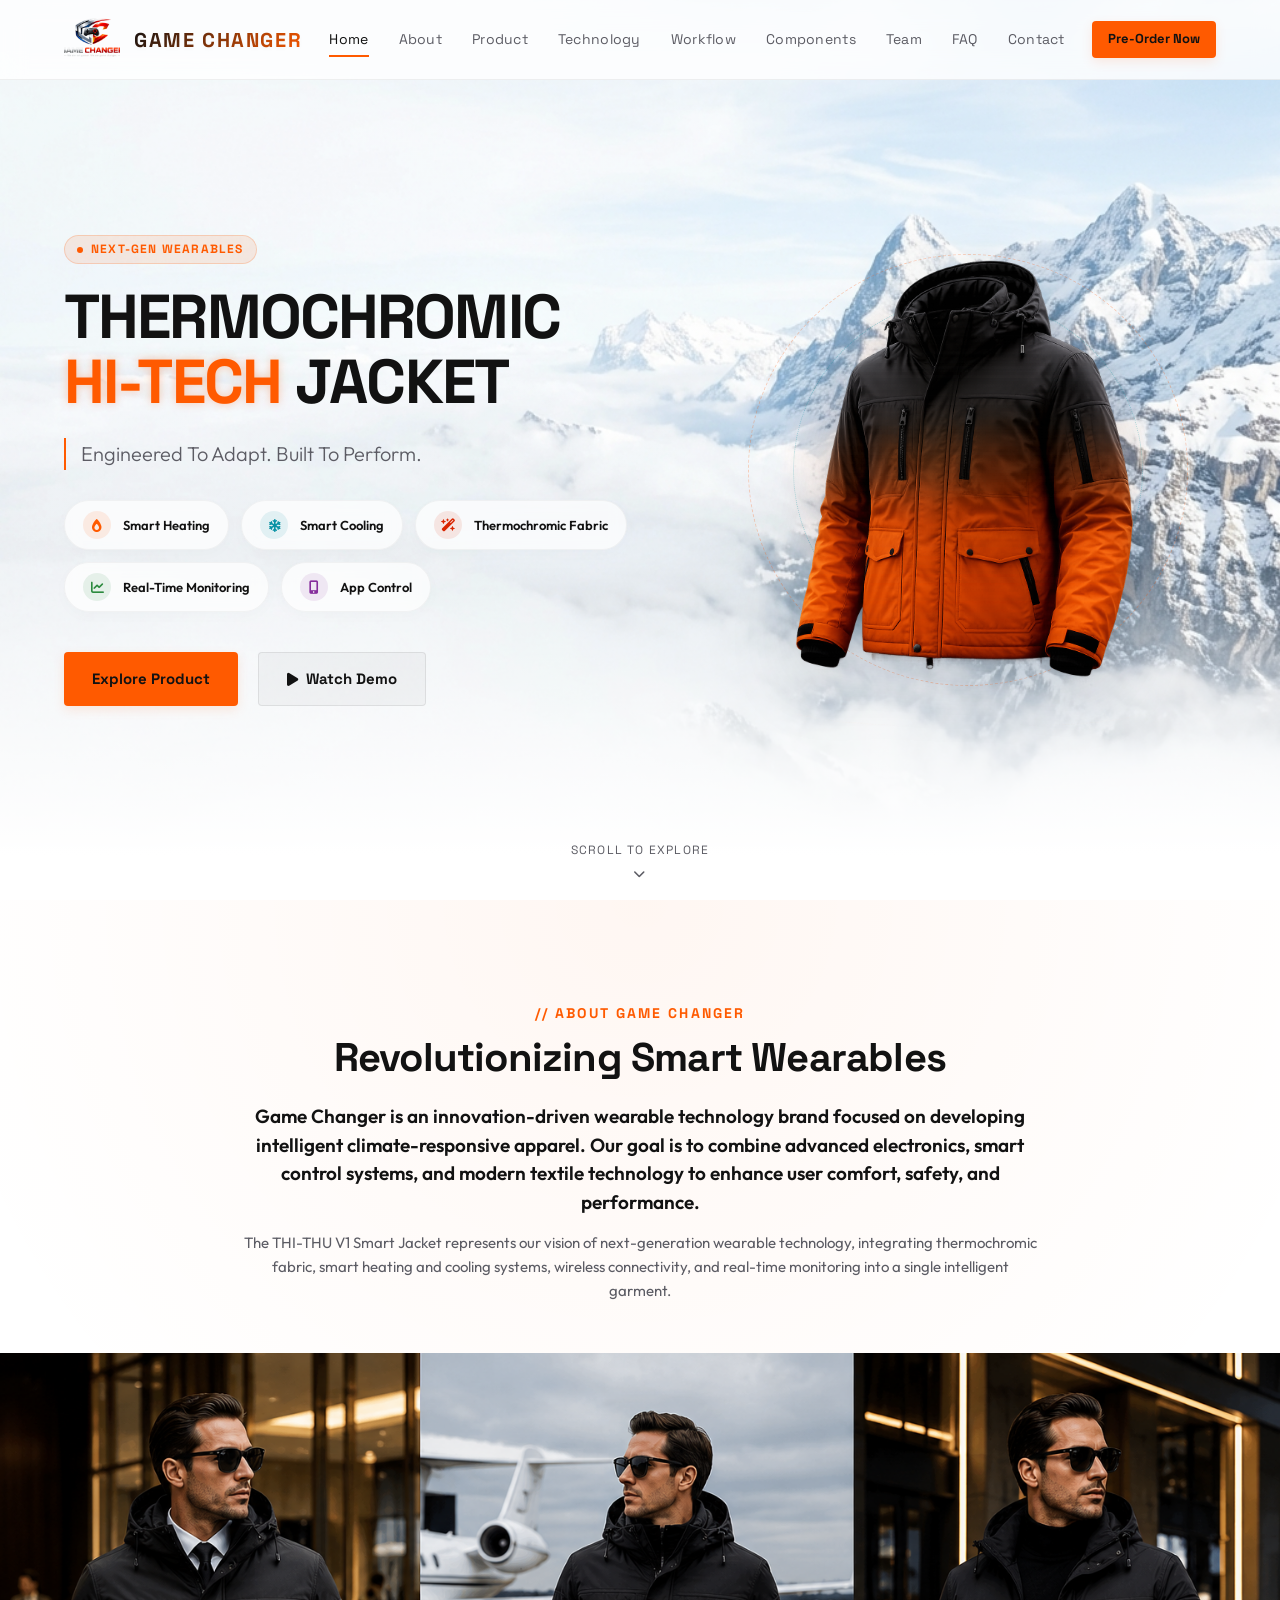
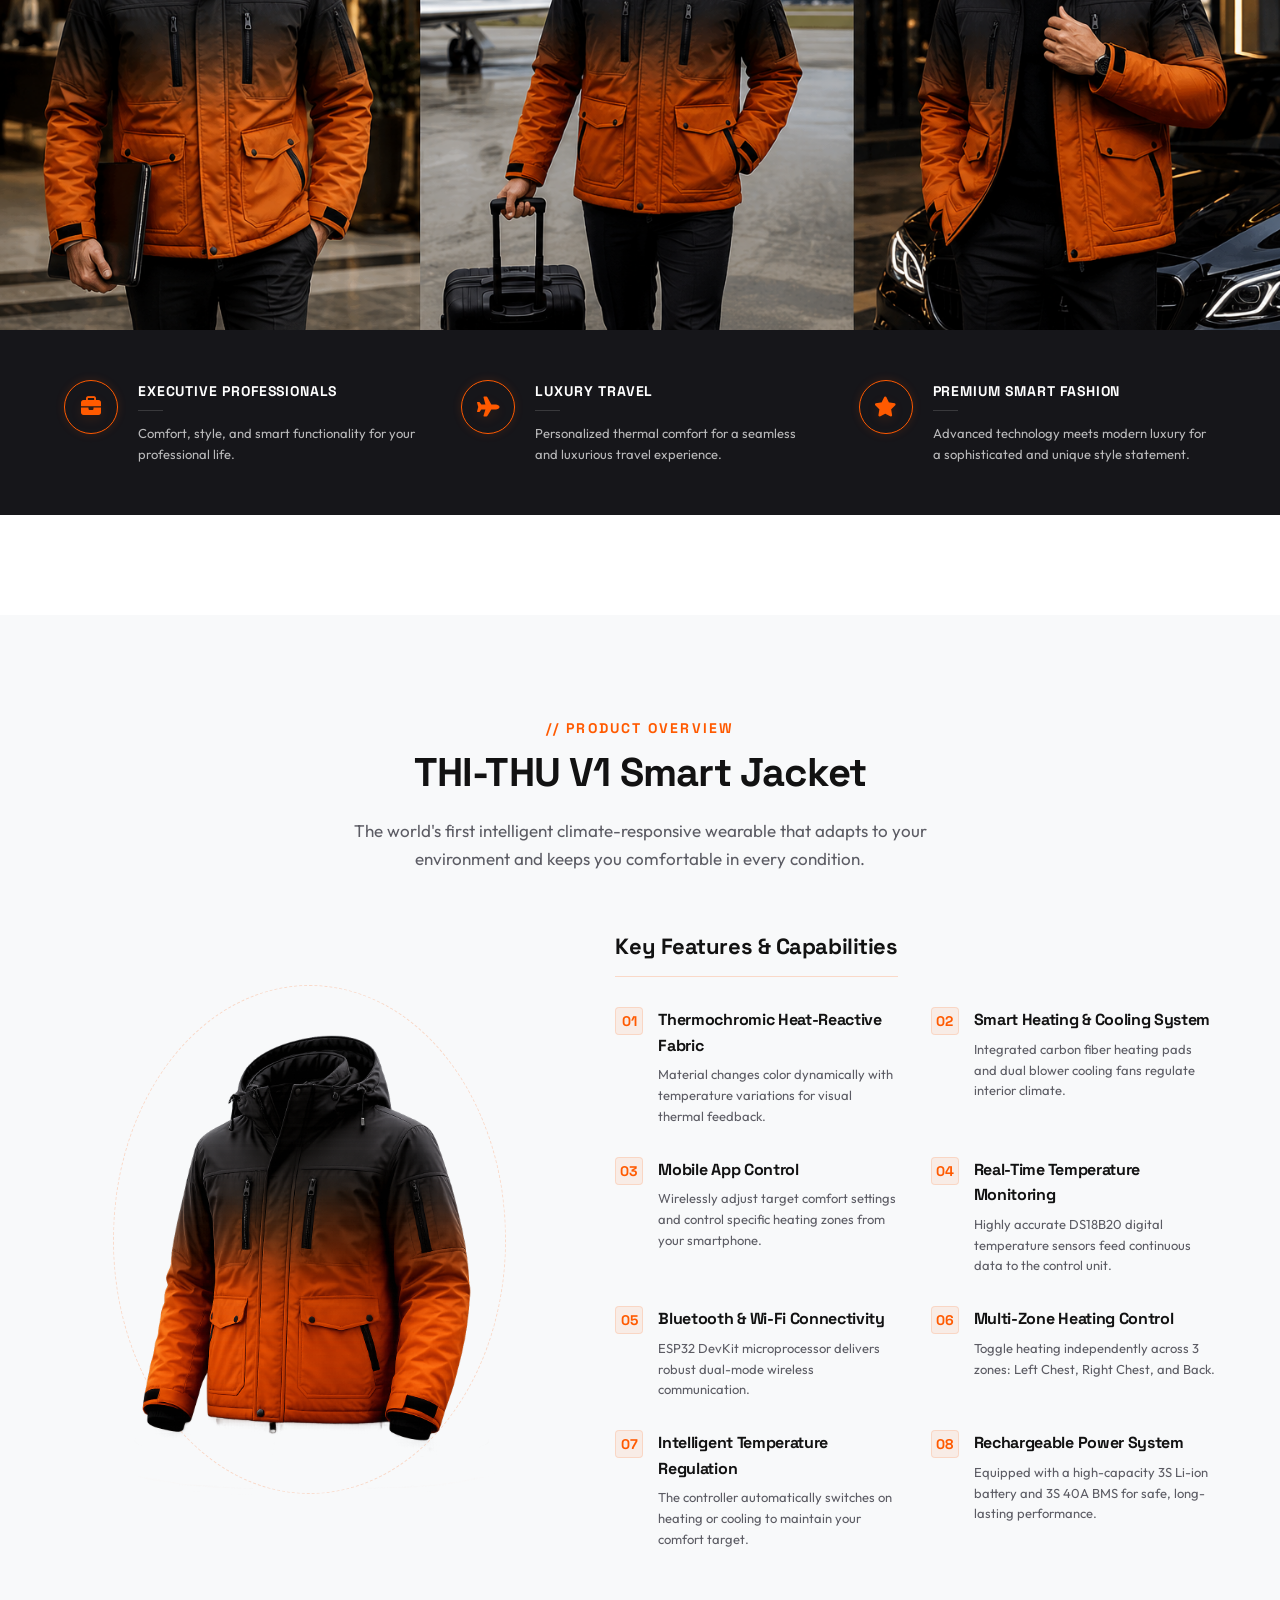
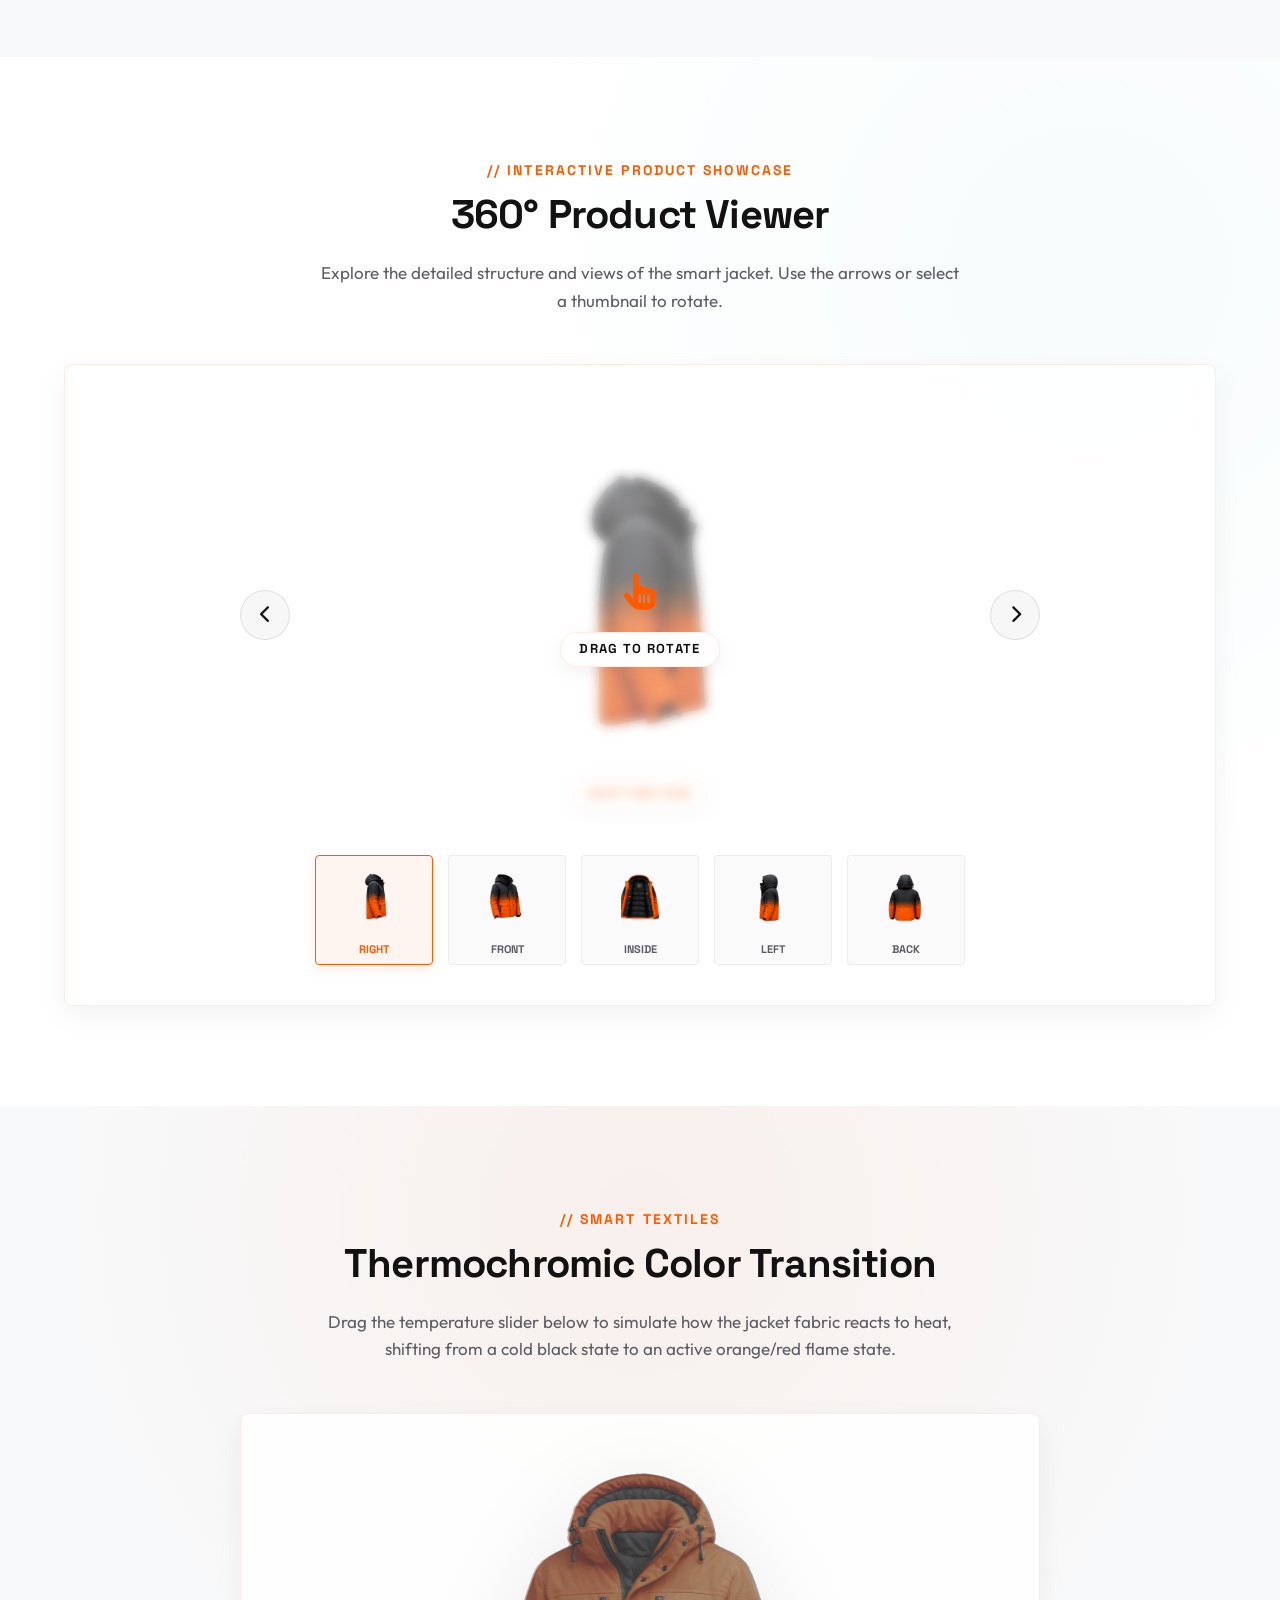
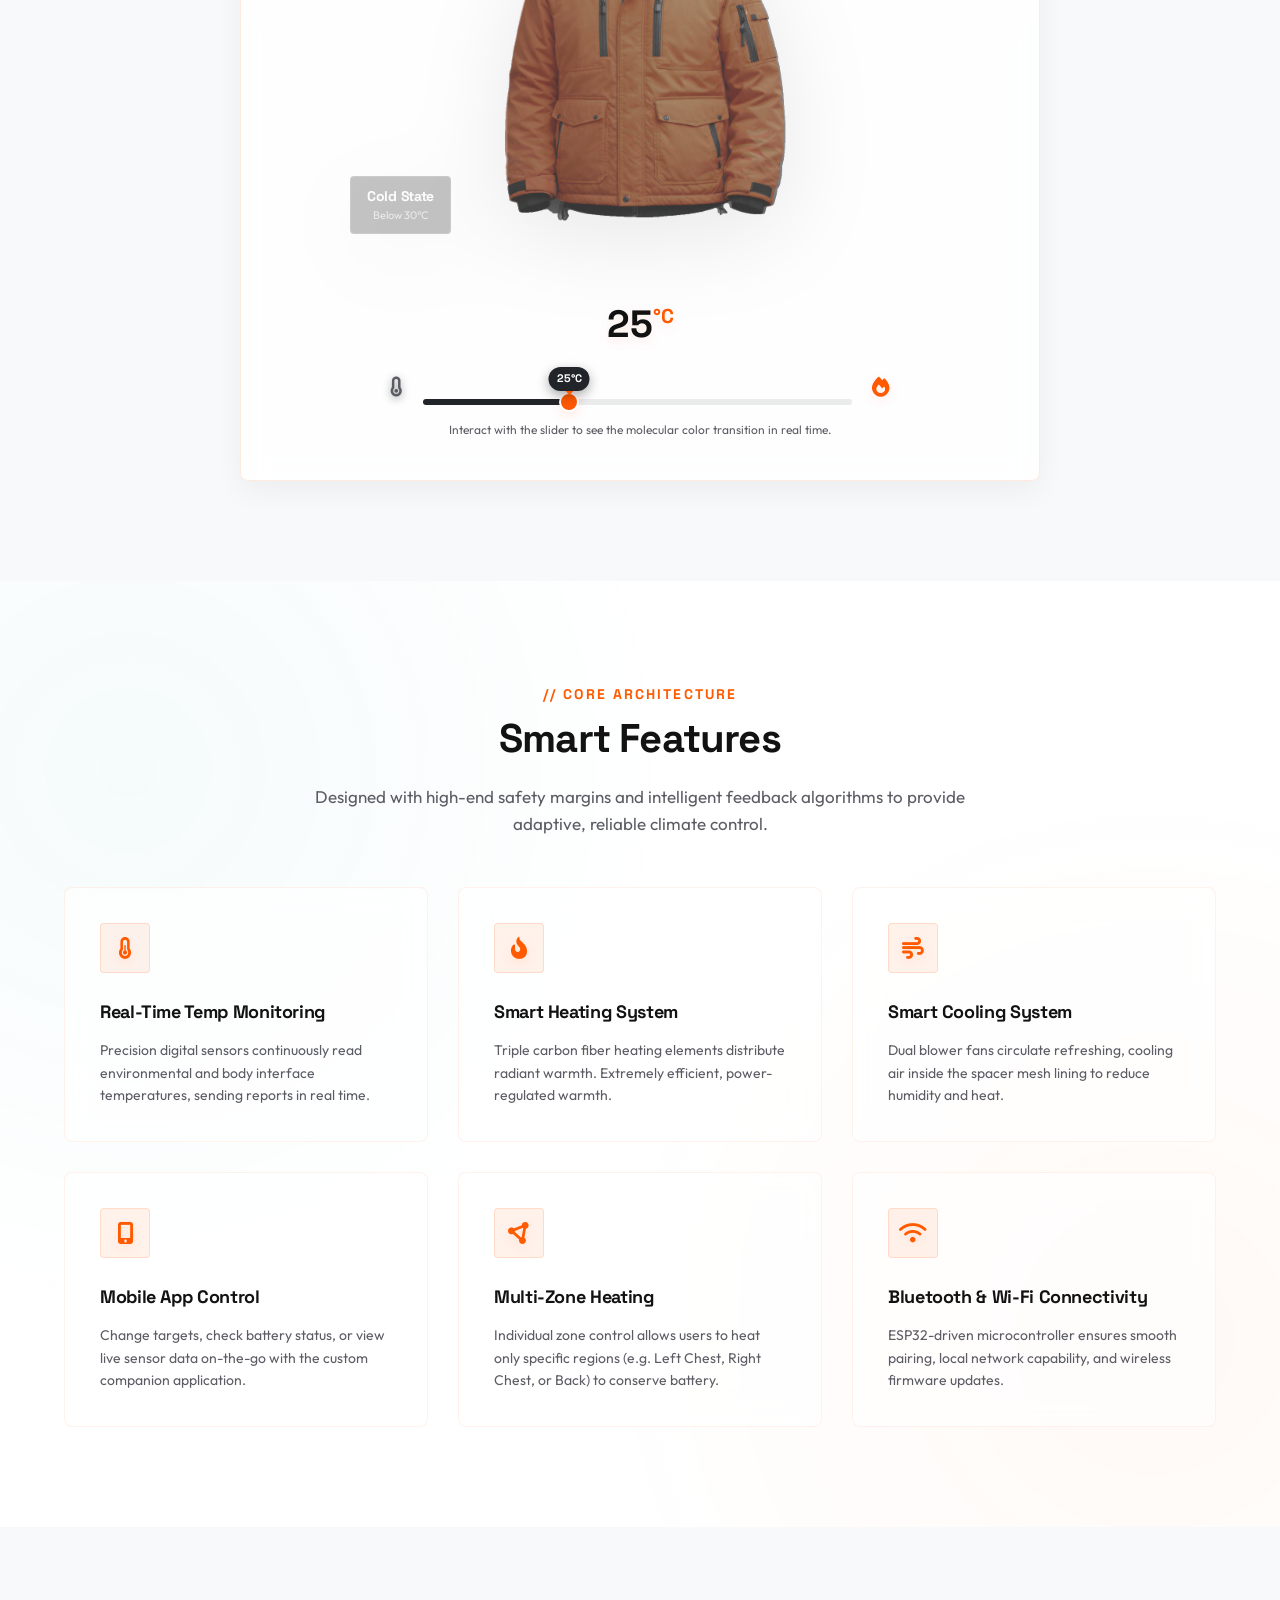
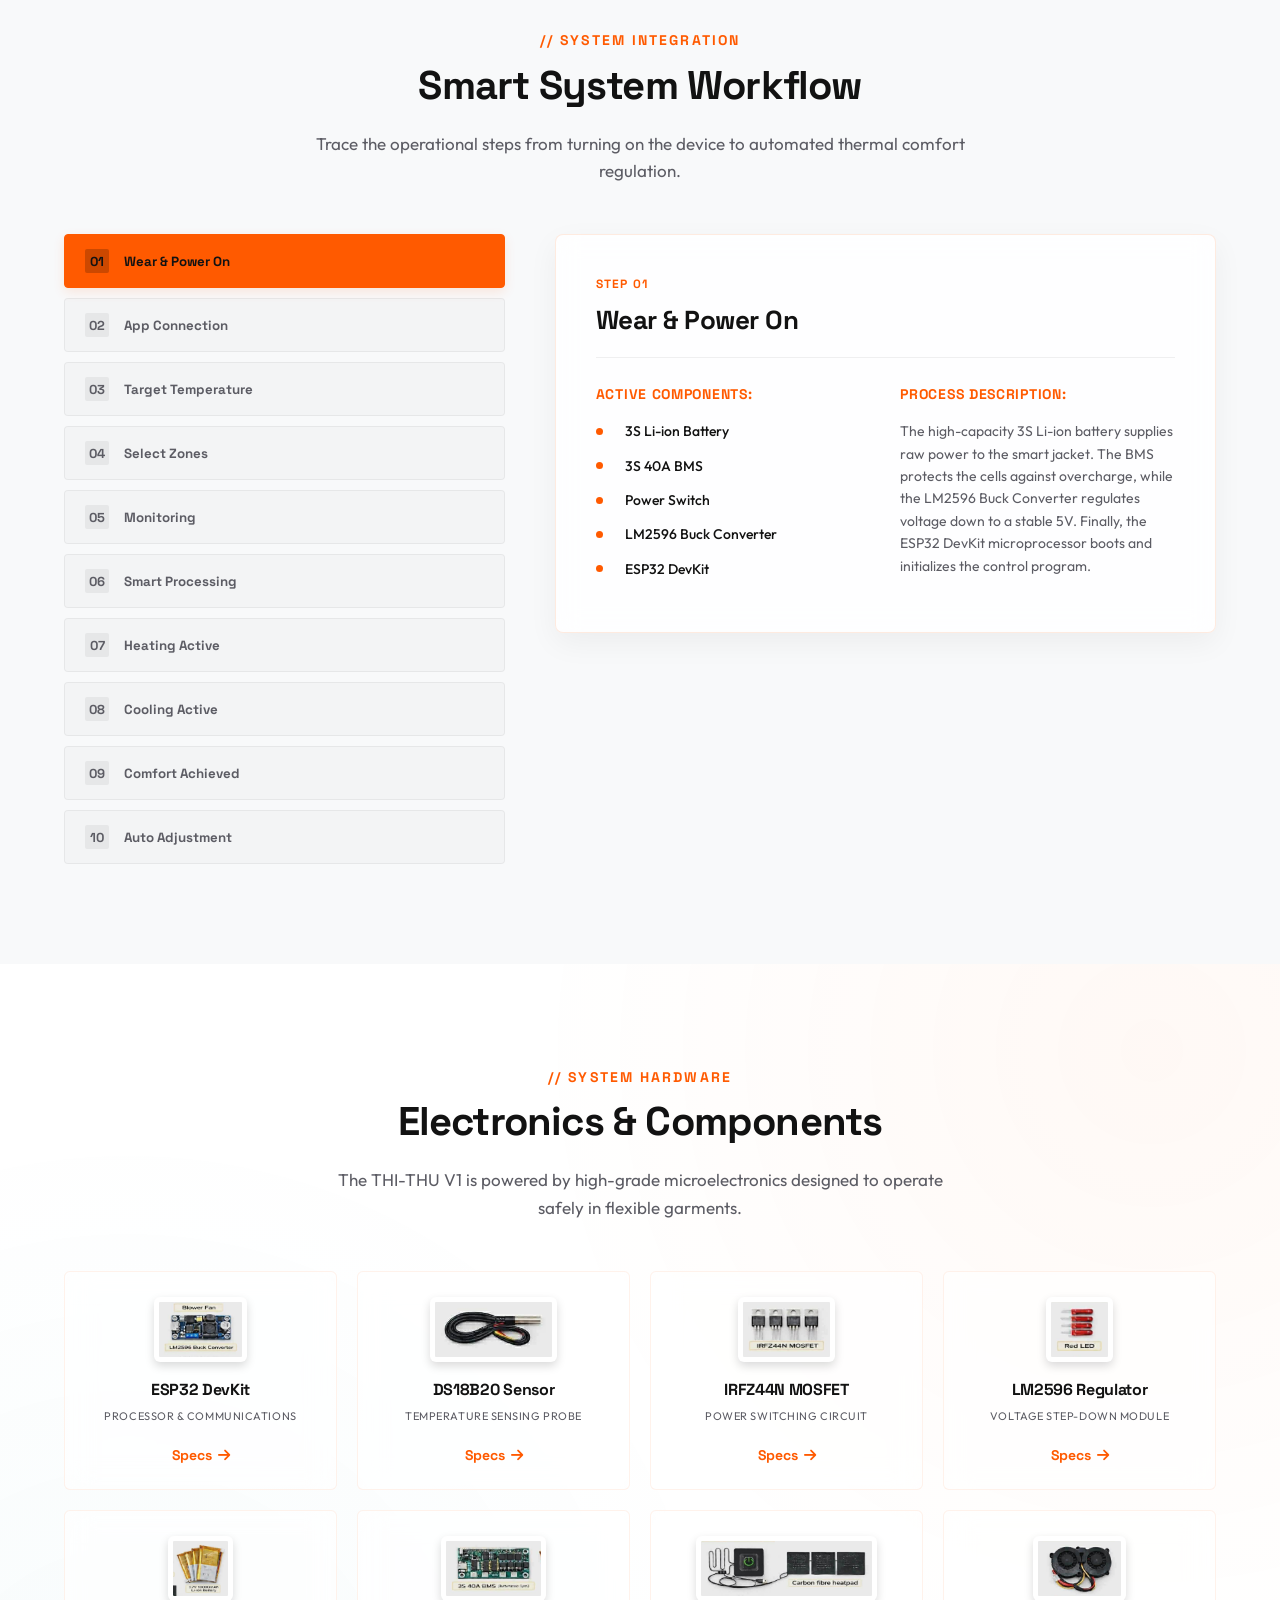
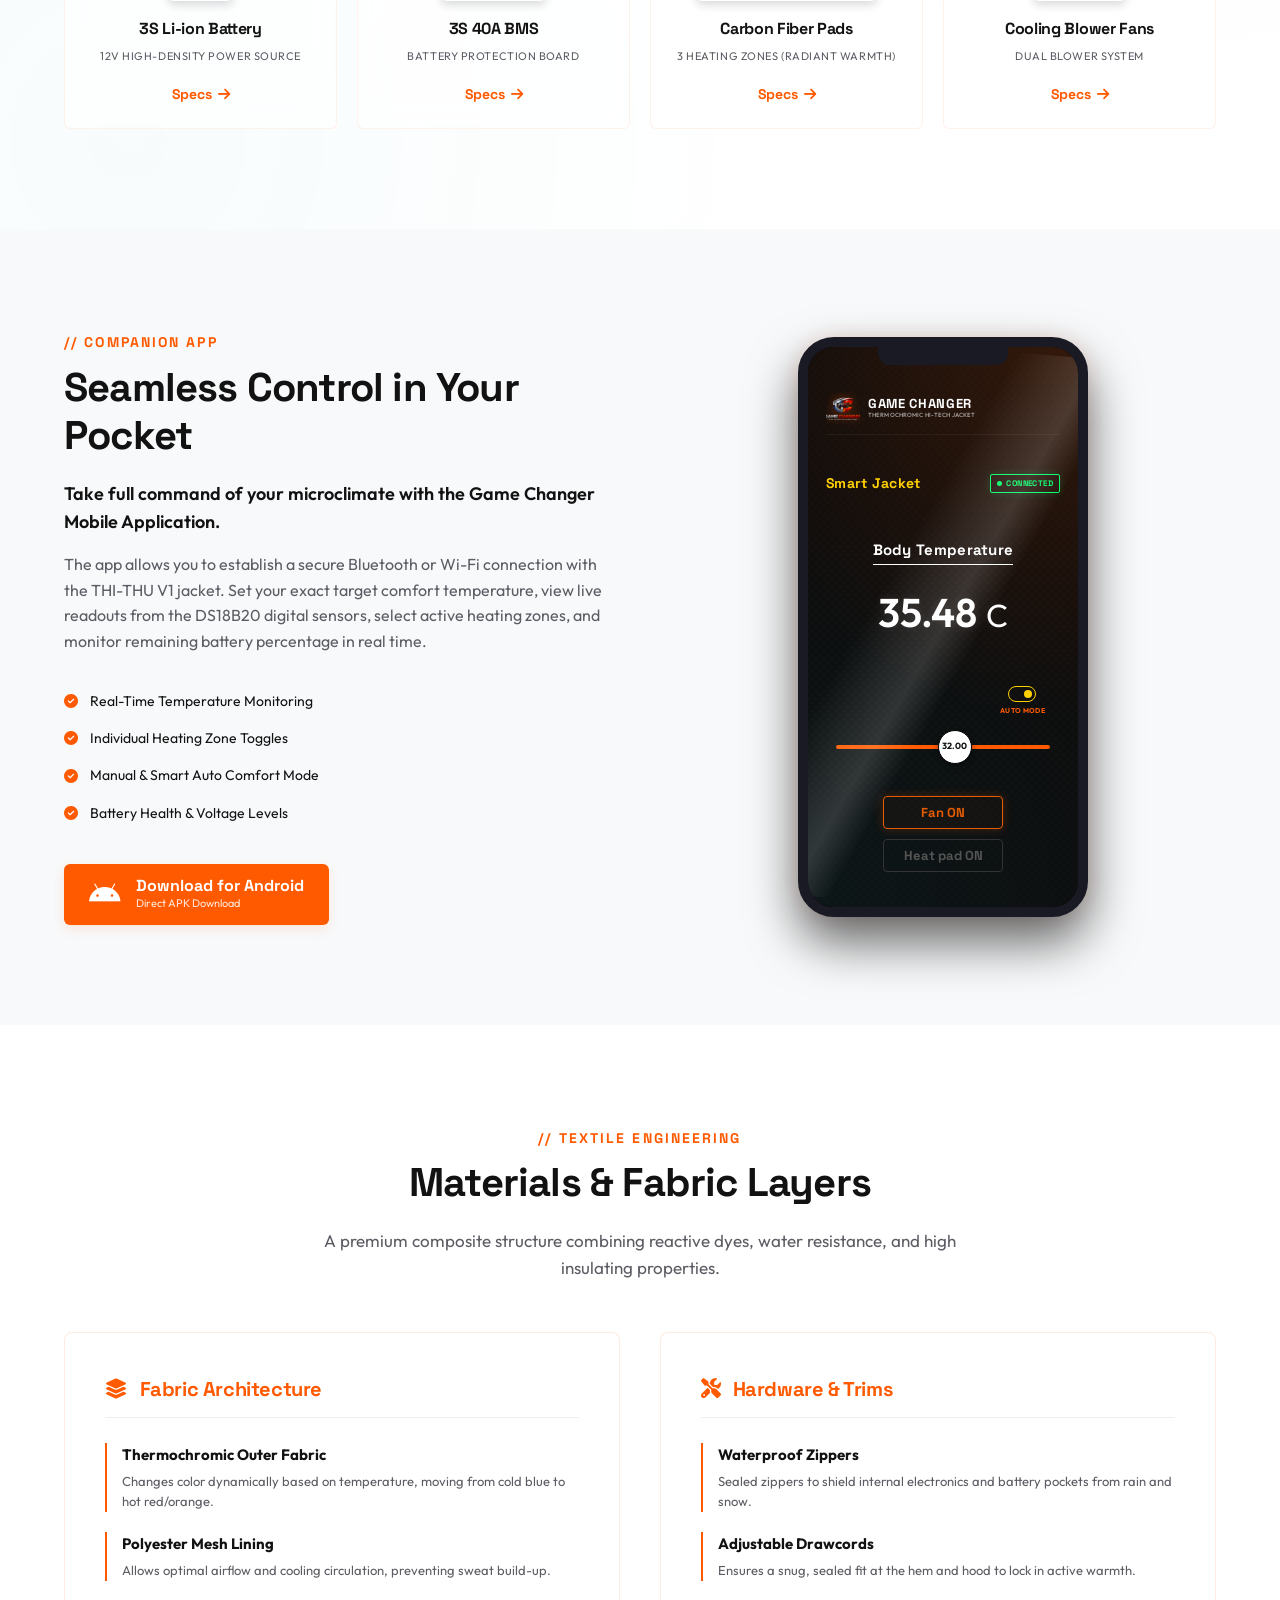
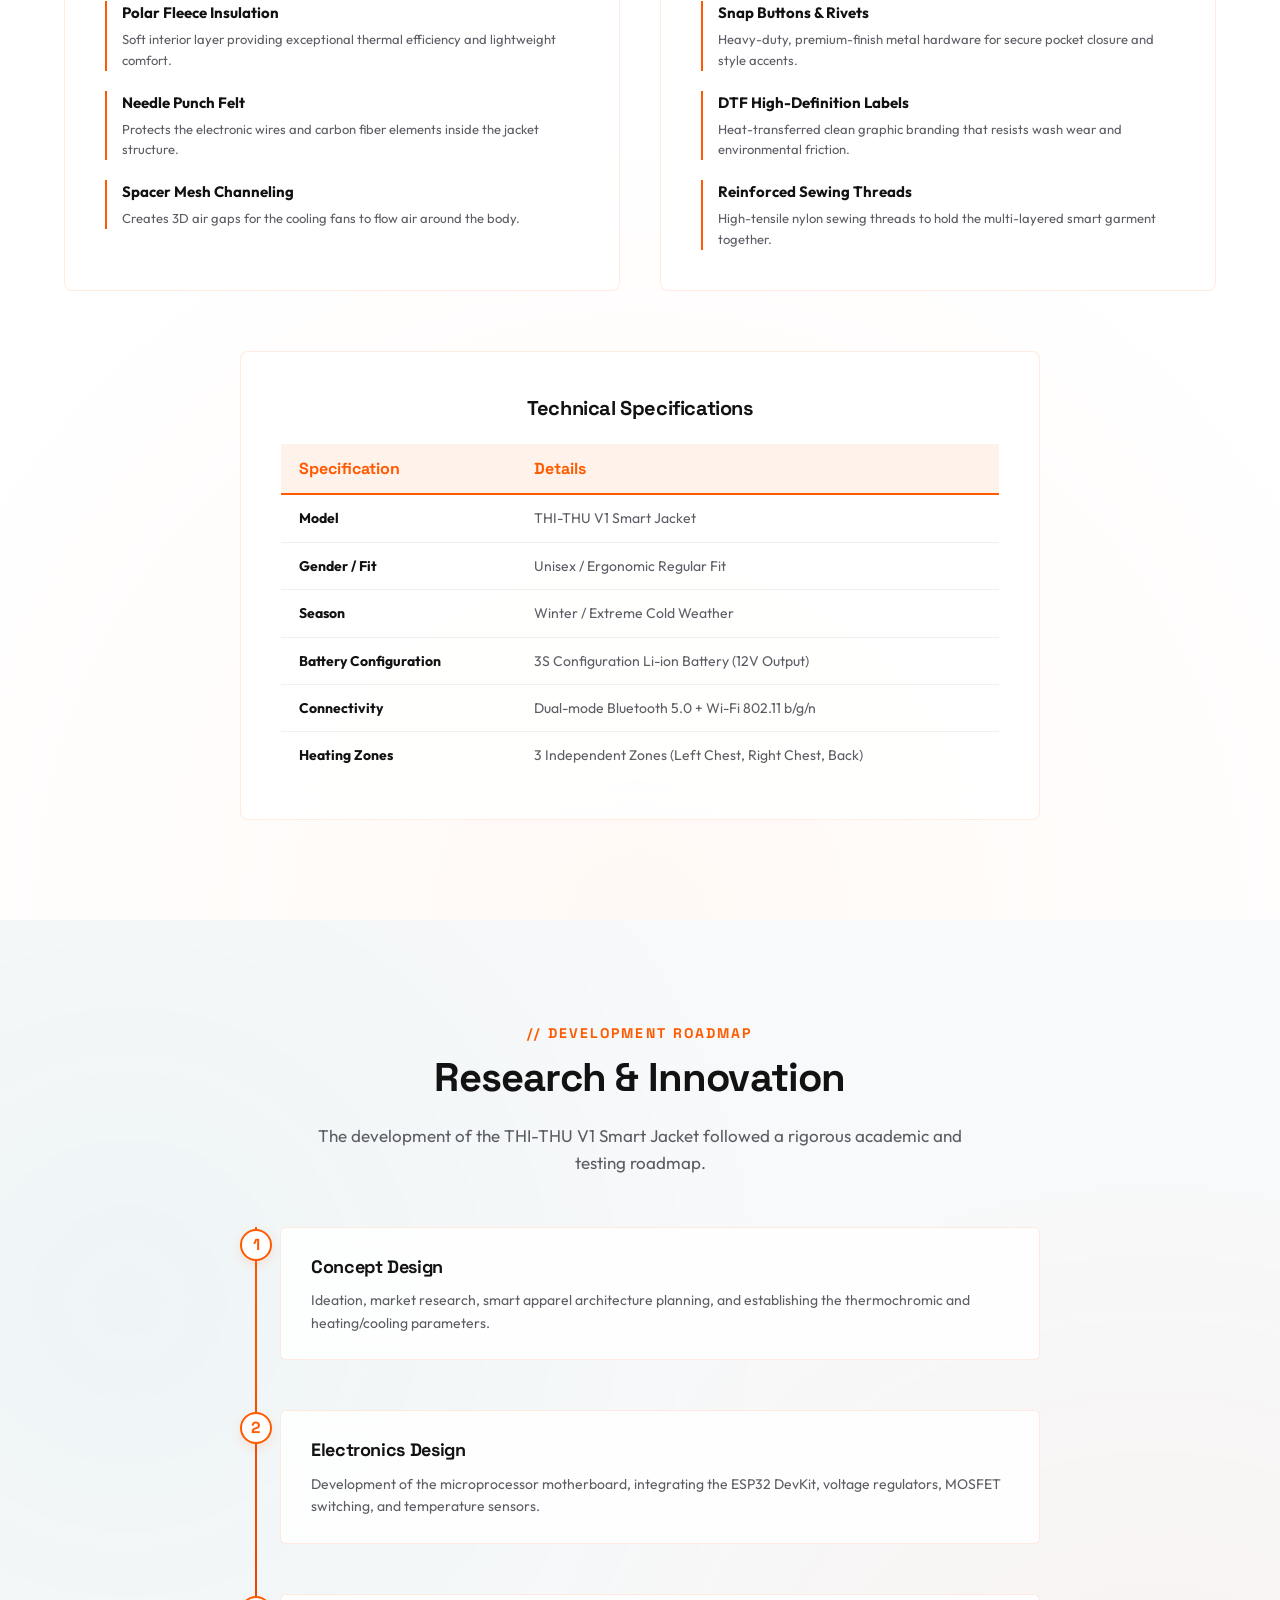
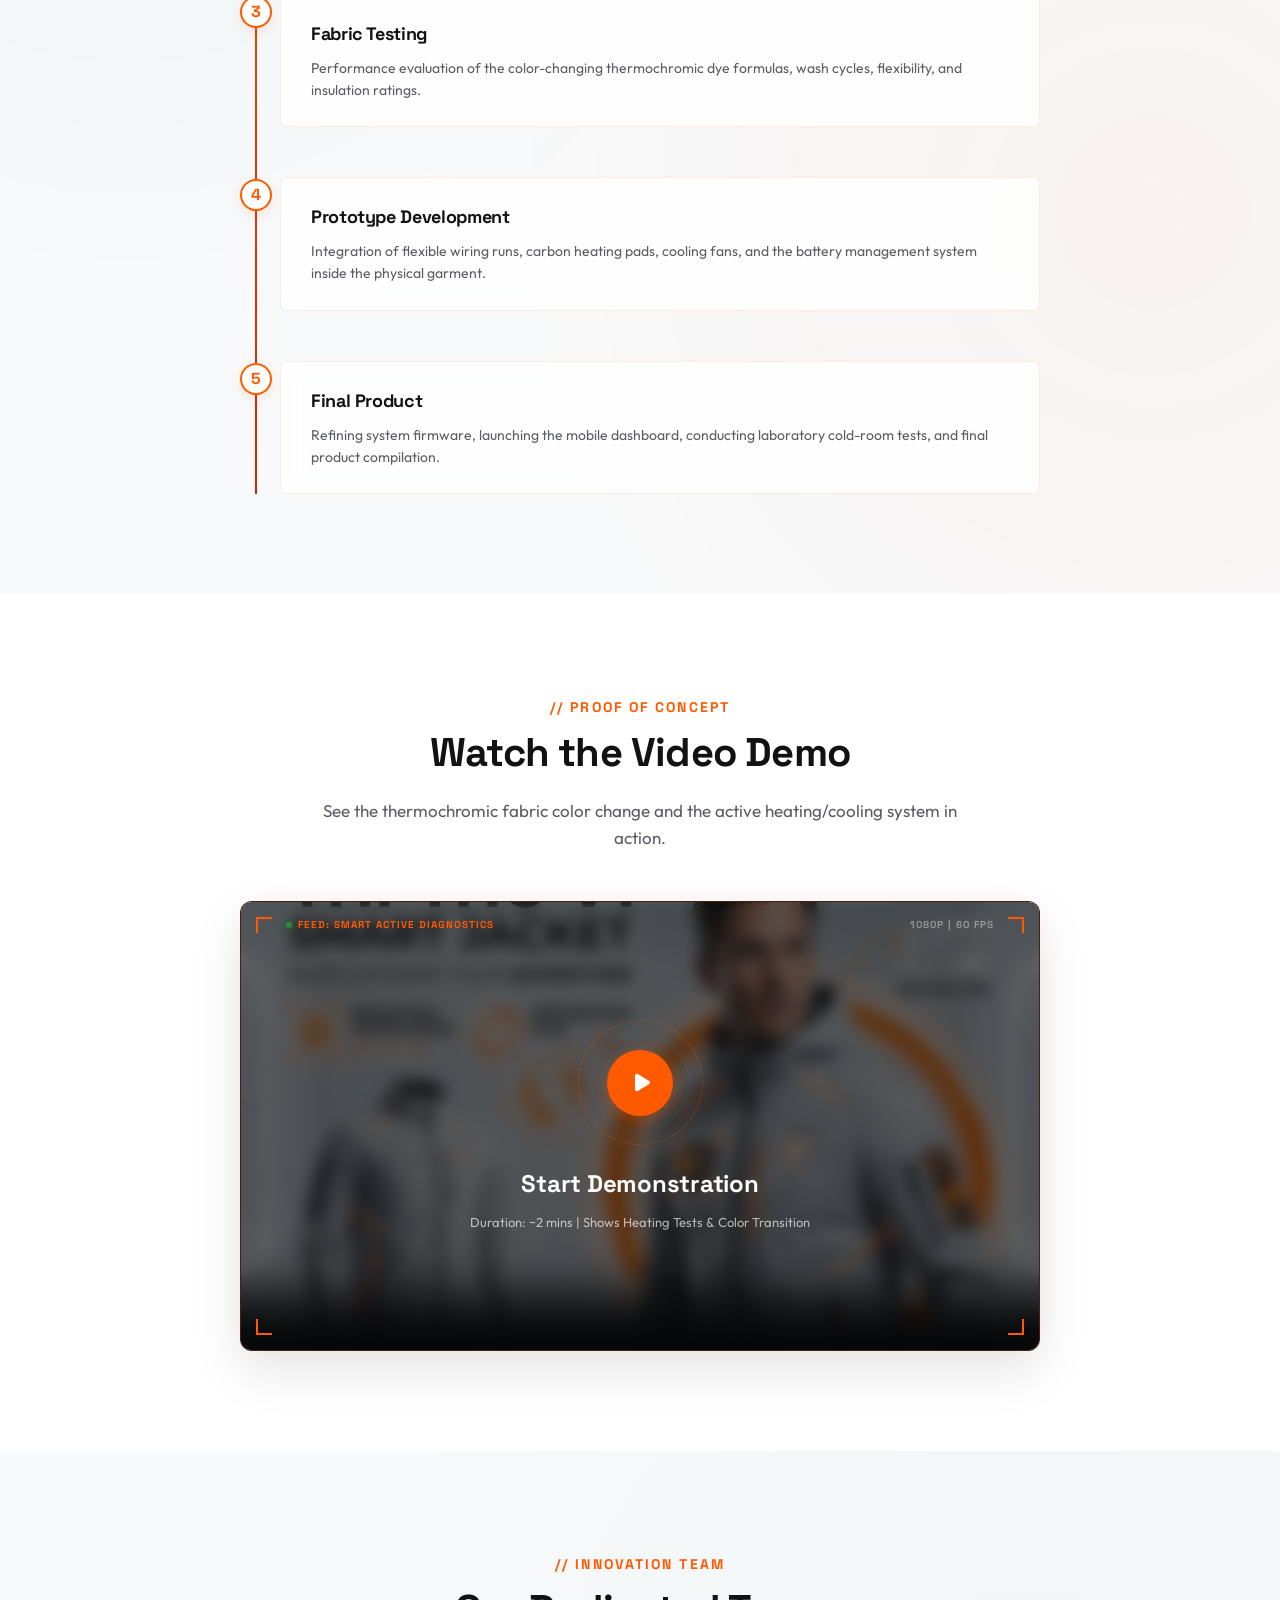
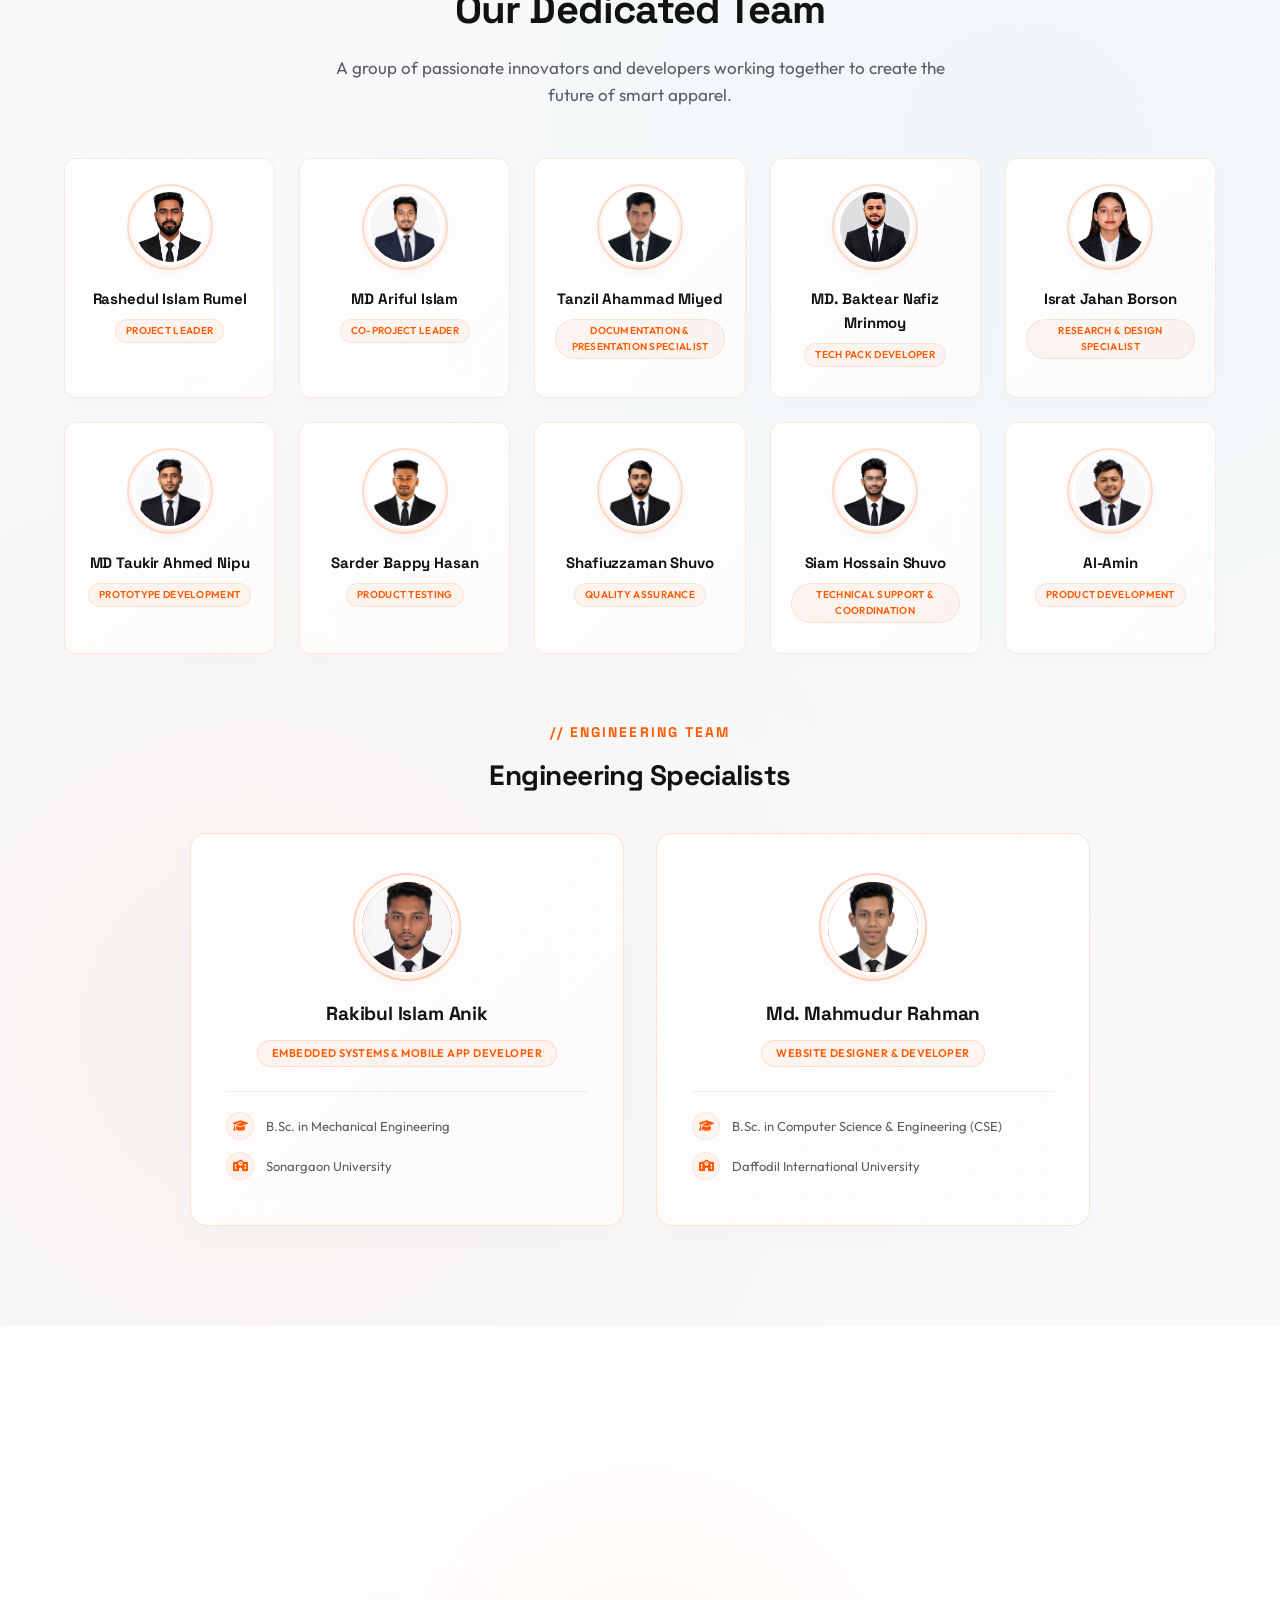
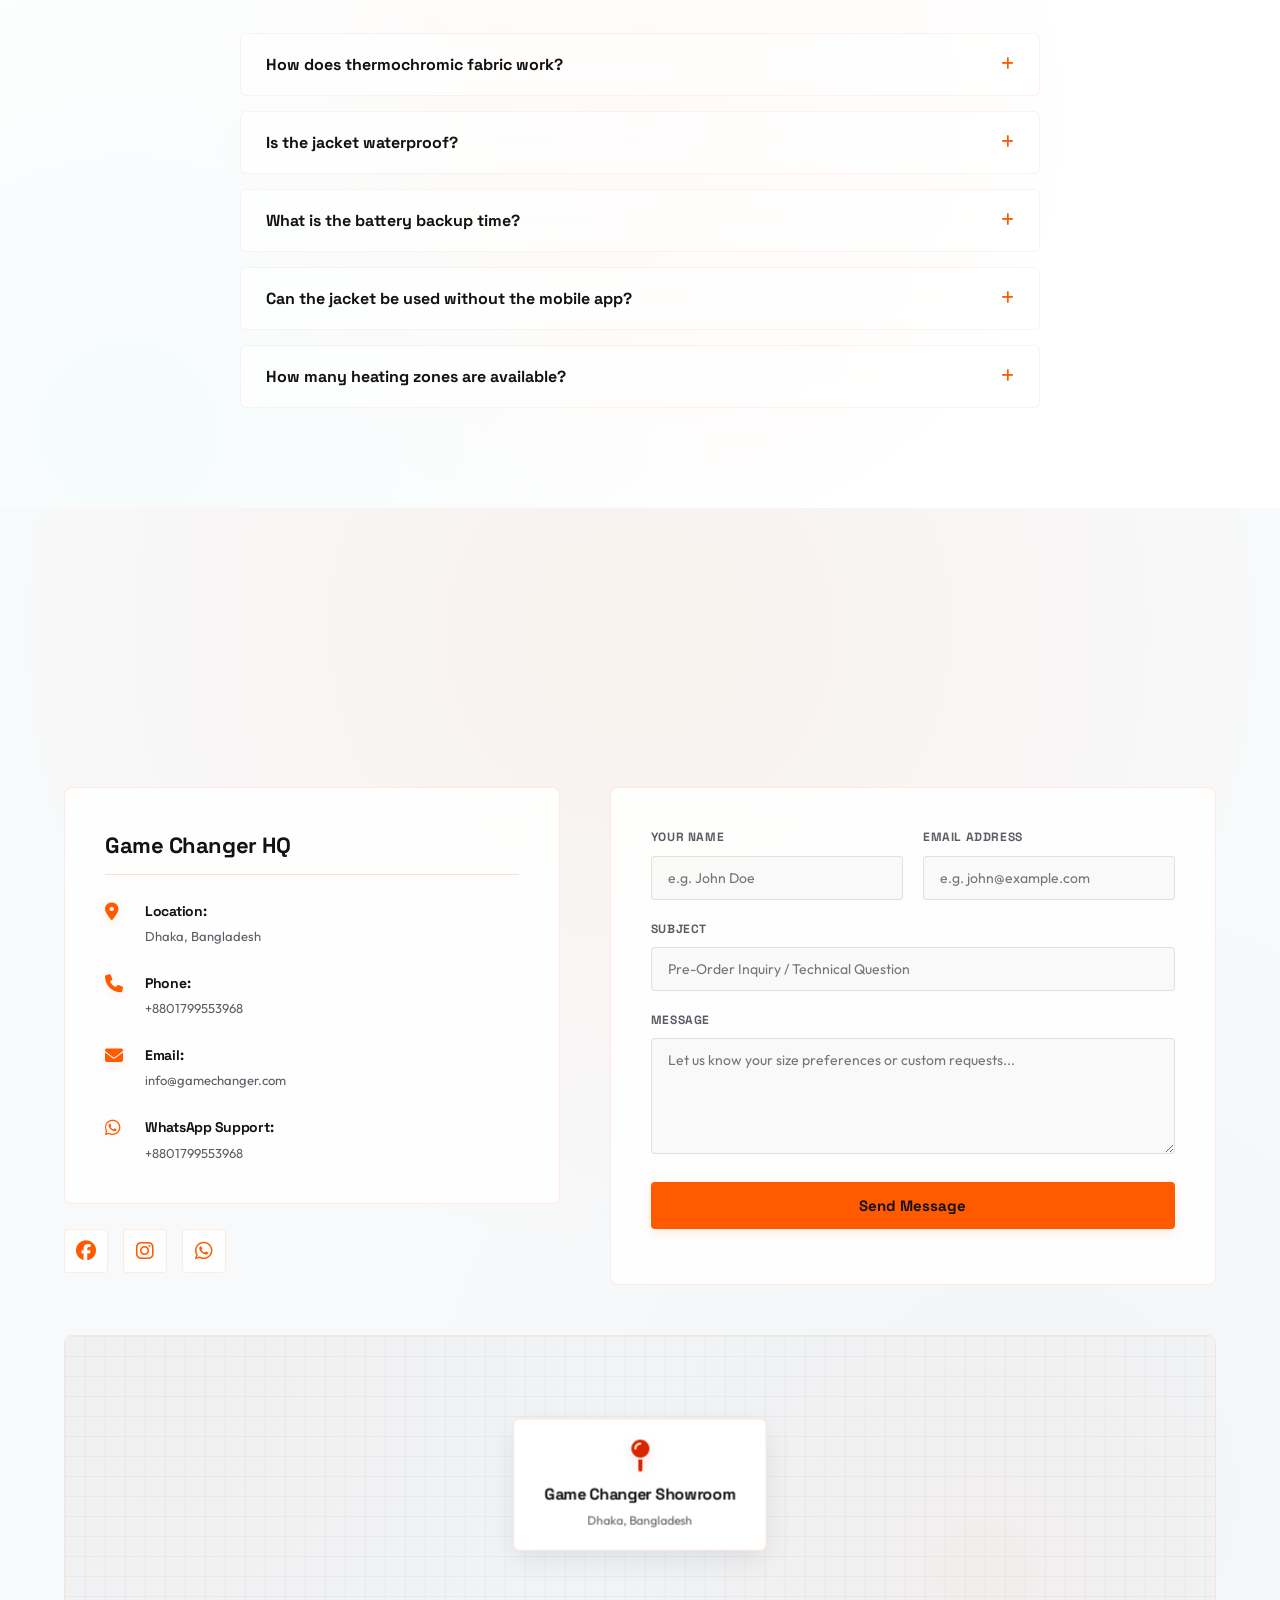
==== commit e3d3886b: "Replace browser alert with custom premium newsletter subscription popup modal" ====
--- a/index.html
+++ b/index.html
@@ -1094,7 +1094,7 @@
                     <h4 class="footer-heading">Stay Updated</h4>
                     <div class="footer-newsletter">
                         <p>Subscribe for exclusive drops, early access, and tech updates.</p>
-                        <form class="newsletter-form" onsubmit="event.preventDefault(); alert('Thanks for subscribing!');">
+                        <form class="newsletter-form" id="newsletter-form">
                             <input type="email" placeholder="Email Address" required>
                             <button type="submit">Join</button>
                         </form>
@@ -1131,6 +1131,18 @@
         <i class="fa-solid fa-arrow-up"></i>
     </button>
 
+    <!-- Newsletter Success Modal -->
+    <div class="subscribe-modal" id="subscribe-modal">
+        <div class="subscribe-modal-card">
+            <div class="subscribe-modal-icon">
+                <i class="fa-solid fa-envelope-circle-check"></i>
+            </div>
+            <h3>You're on the list!</h3>
+            <p>Thanks for subscribing. You'll be the first to know about exclusive drops, early access, and tech updates.</p>
+            <button class="btn btn-primary subscribe-modal-close" id="subscribe-modal-close">Got it!</button>
+        </div>
+    </div>
+
     <!-- Custom JavaScript -->
     <script src="assets/js/index.js"></script>
 </body>
--- a/assets/css/index.css
+++ b/assets/css/index.css
@@ -3586,4 +3586,85 @@
     }
 }
 
-
+/* ============================================
+   NEWSLETTER SUBSCRIPTION SUCCESS MODAL
+   ============================================ */
+.subscribe-modal {
+    position: fixed;
+    inset: 0;
+    z-index: 5000;
+    display: flex;
+    align-items: center;
+    justify-content: center;
+    padding: 20px;
+    background: rgba(0, 0, 0, 0.35);
+    backdrop-filter: blur(8px);
+    -webkit-backdrop-filter: blur(8px);
+    opacity: 0;
+    pointer-events: none;
+    transition: opacity 0.35s ease;
+}
+
+.subscribe-modal.active {
+    opacity: 1;
+    pointer-events: auto;
+}
+
+.subscribe-modal-card {
+    background: #ffffff;
+    border-radius: 20px;
+    padding: 48px 40px;
+    max-width: 420px;
+    width: 100%;
+    text-align: center;
+    box-shadow: 0 30px 80px rgba(0, 0, 0, 0.15);
+    border: 1px solid rgba(255, 90, 0, 0.08);
+    transform: translateY(20px) scale(0.97);
+    transition: transform 0.4s cubic-bezier(0.16, 1, 0.3, 1);
+}
+
+.subscribe-modal.active .subscribe-modal-card {
+    transform: translateY(0) scale(1);
+}
+
+.subscribe-modal-icon {
+    width: 72px;
+    height: 72px;
+    border-radius: 50%;
+    background: linear-gradient(135deg, rgba(255, 90, 0, 0.1), rgba(255, 90, 0, 0.05));
+    border: 2px solid rgba(255, 90, 0, 0.15);
+    display: flex;
+    align-items: center;
+    justify-content: center;
+    margin: 0 auto 24px;
+    font-size: 28px;
+    color: var(--color-orange);
+    animation: popIn 0.5s cubic-bezier(0.16, 1, 0.3, 1) both;
+}
+
+@keyframes popIn {
+    from { transform: scale(0.5); opacity: 0; }
+    to   { transform: scale(1);   opacity: 1; }
+}
+
+.subscribe-modal-card h3 {
+    font-family: var(--font-heading);
+    font-size: 24px;
+    font-weight: 800;
+    color: var(--text-primary);
+    margin-bottom: 12px;
+}
+
+.subscribe-modal-card p {
+    font-size: 15px;
+    color: var(--text-secondary);
+    line-height: 1.65;
+    margin-bottom: 28px;
+}
+
+.subscribe-modal-close {
+    width: 100%;
+    padding: 14px;
+    font-size: 15px;
+    letter-spacing: 0.05em;
+}
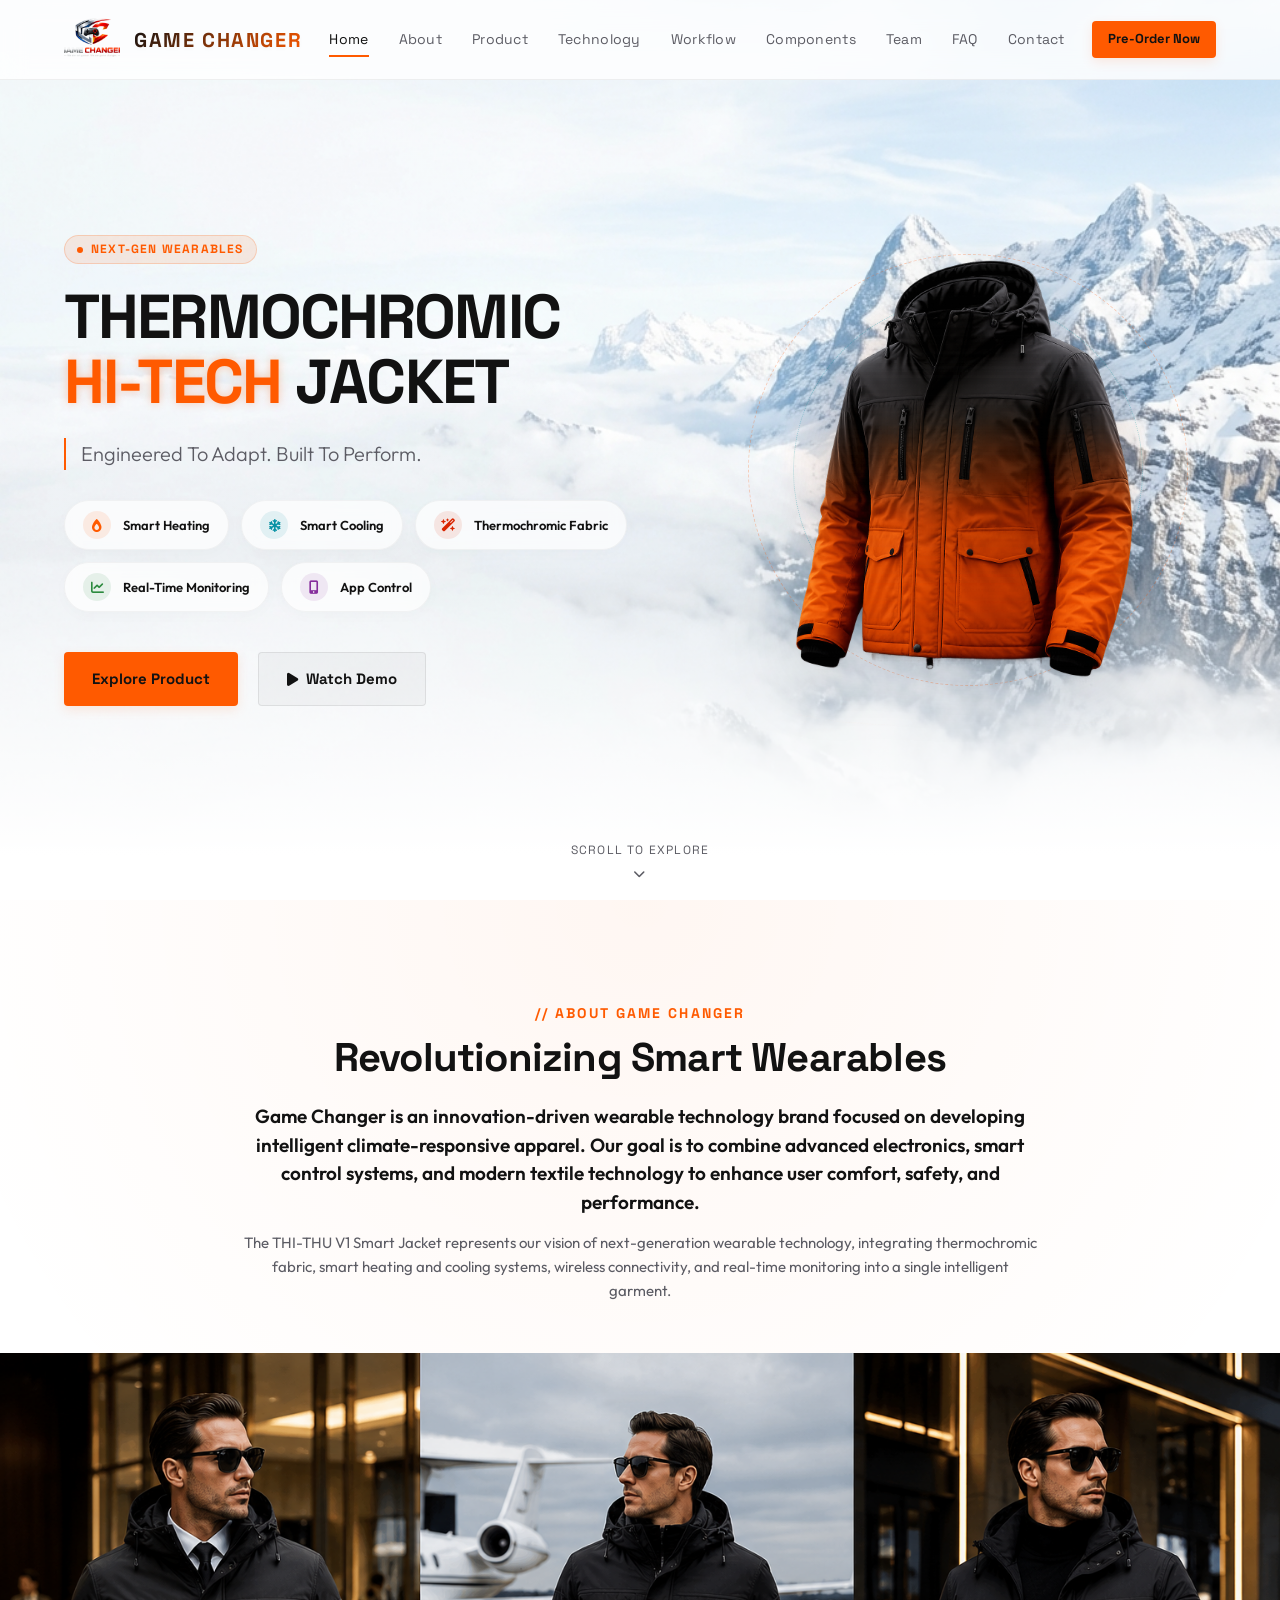
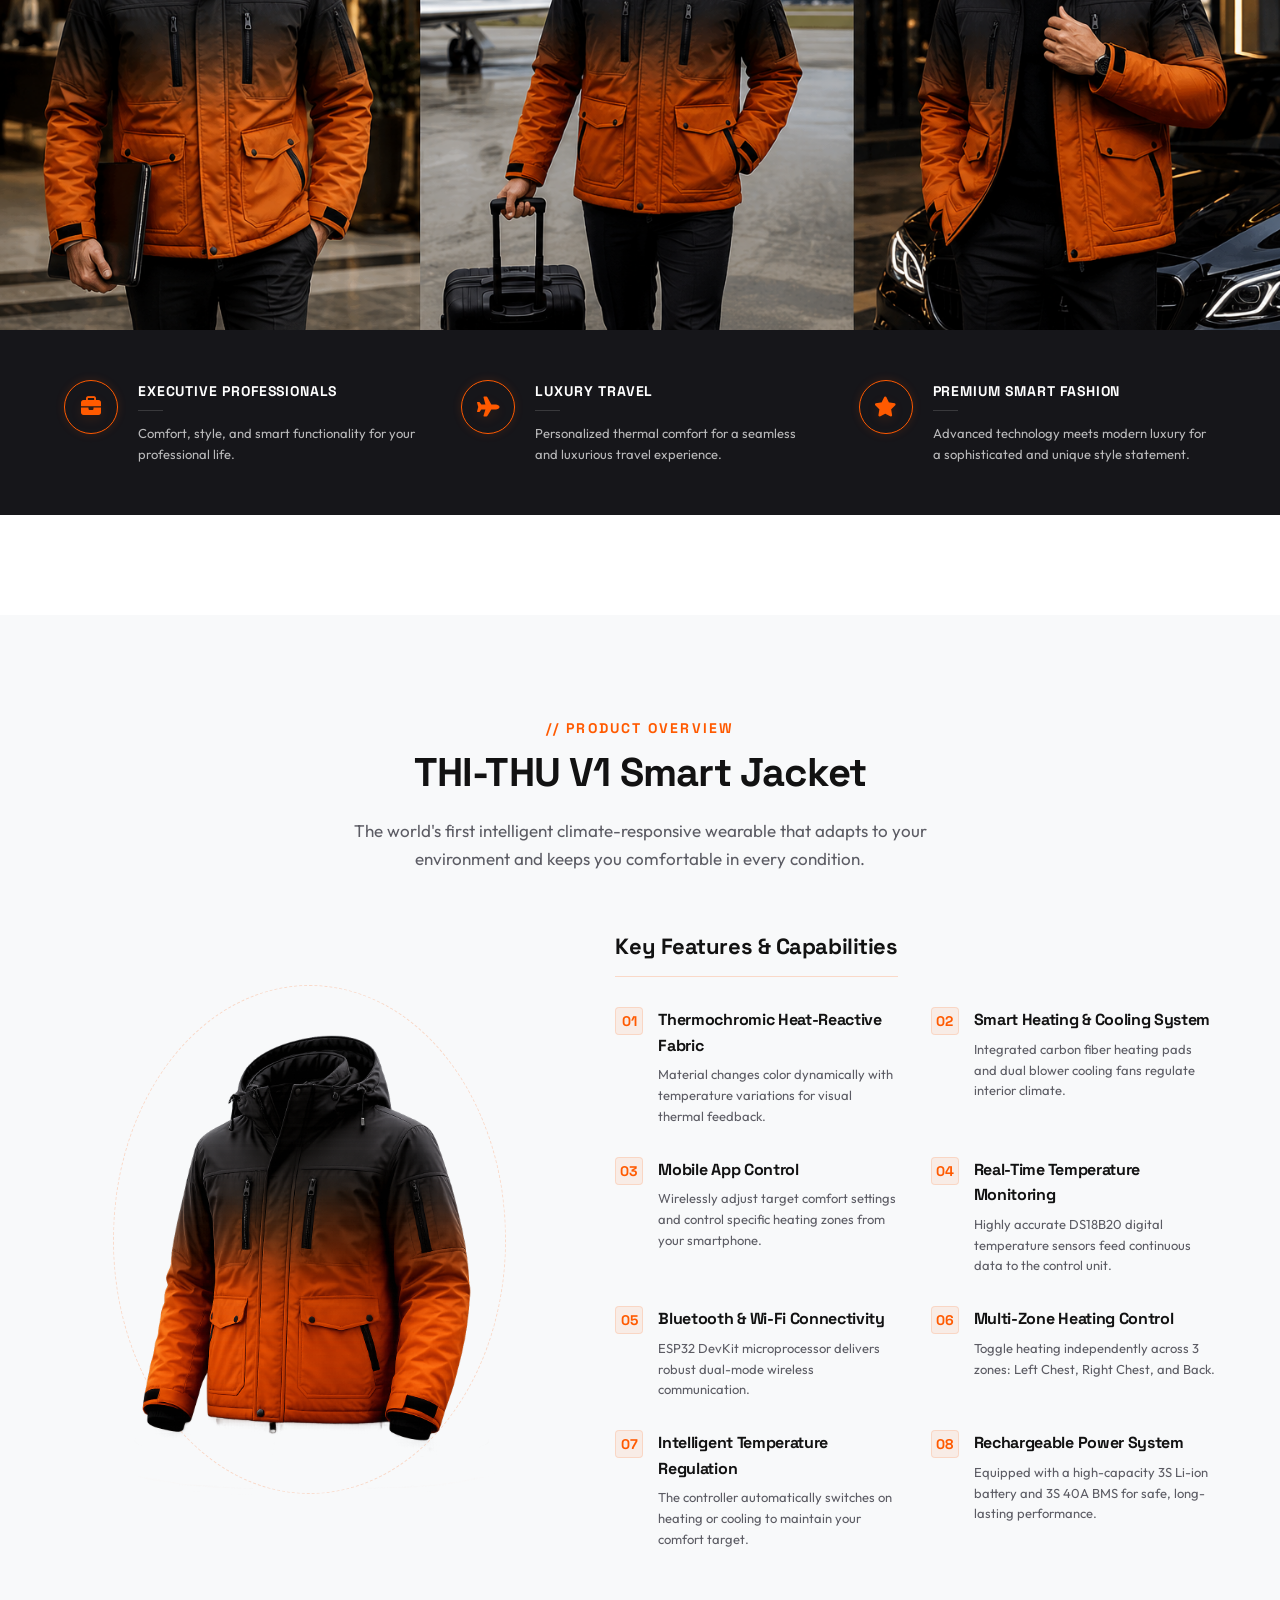
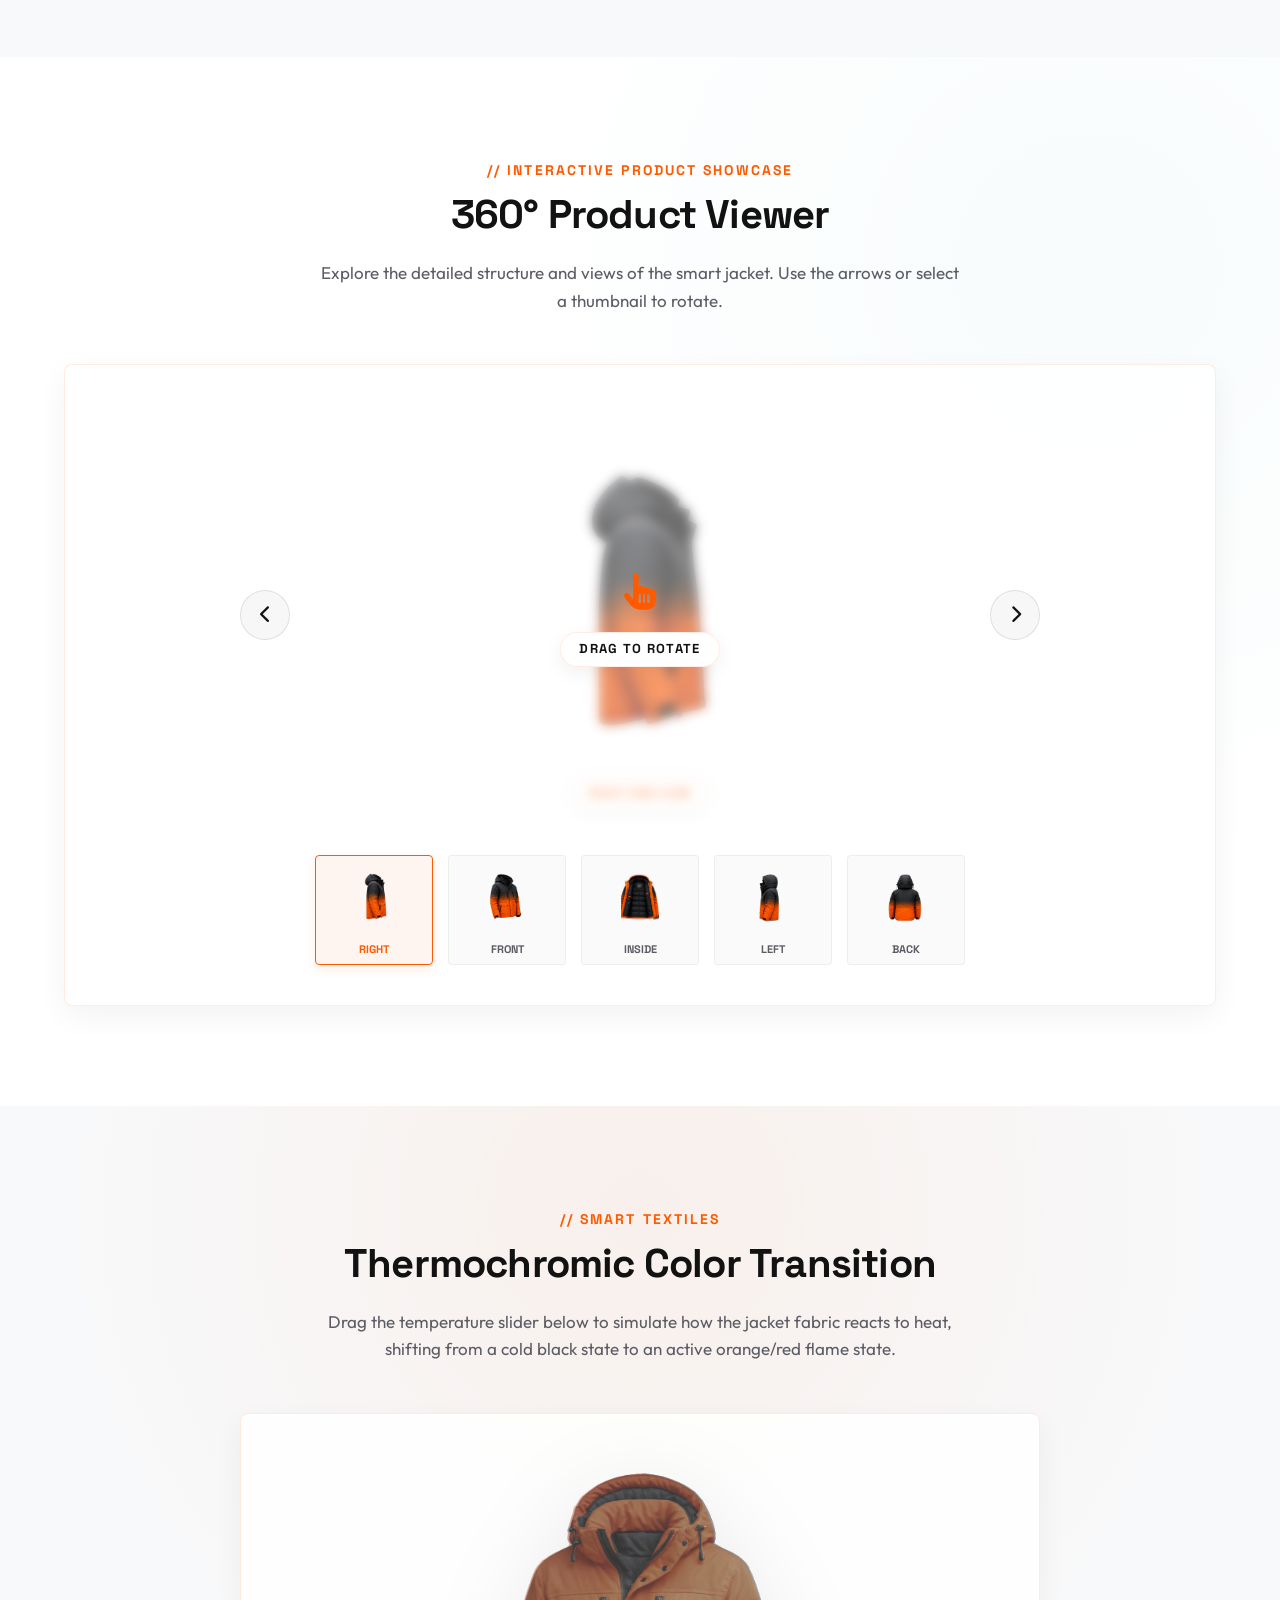
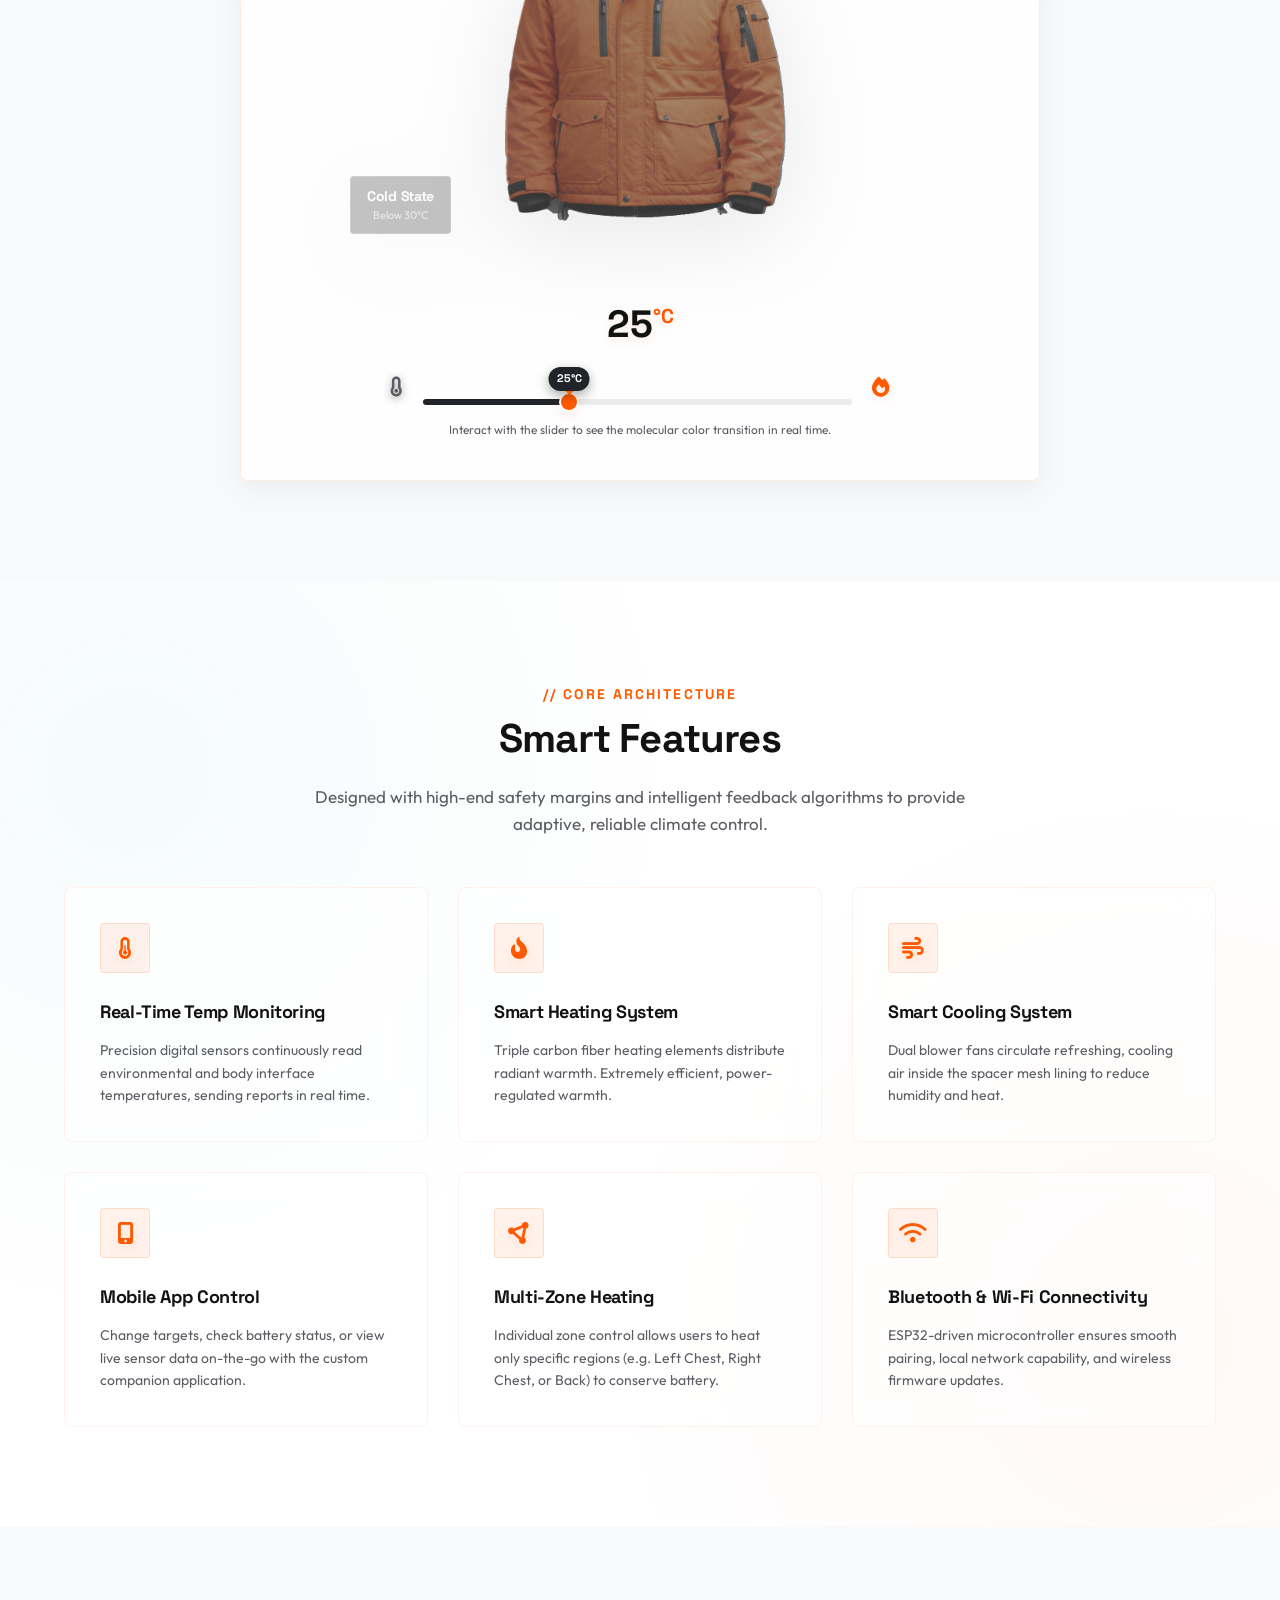
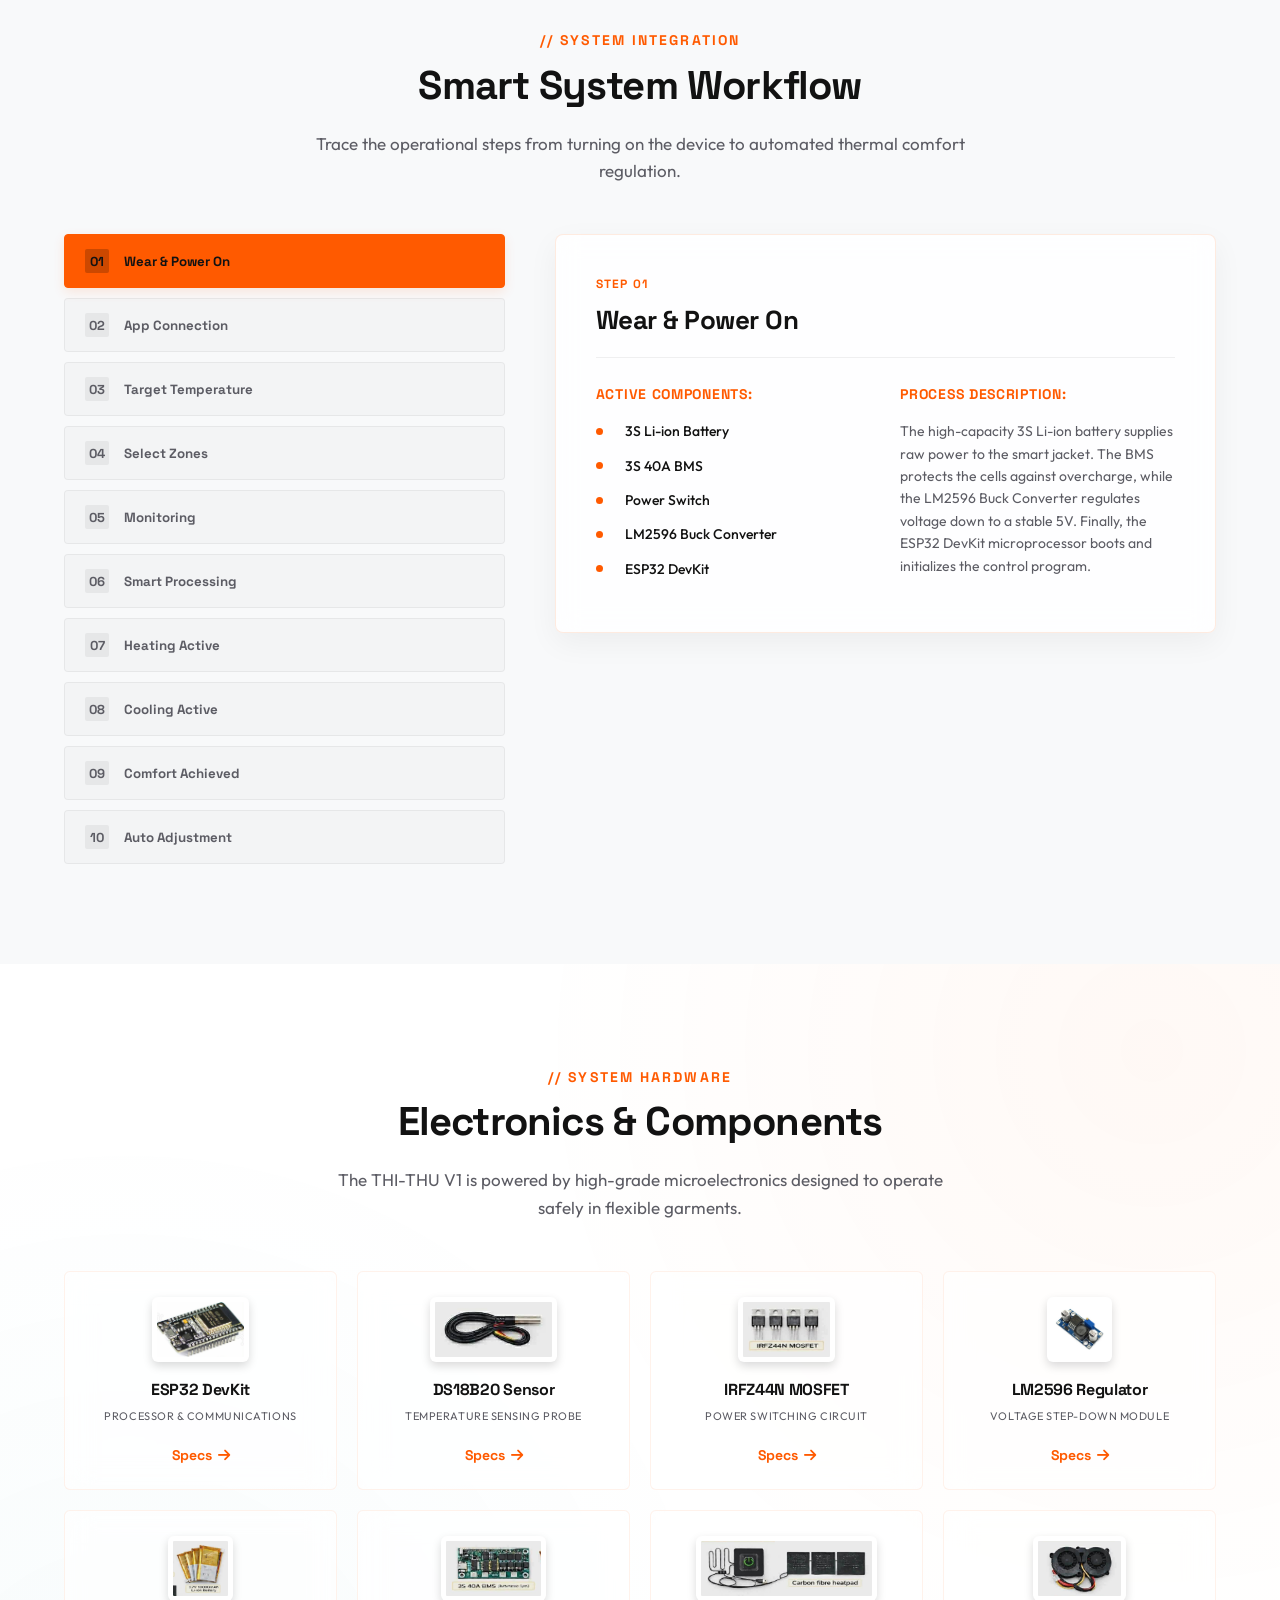
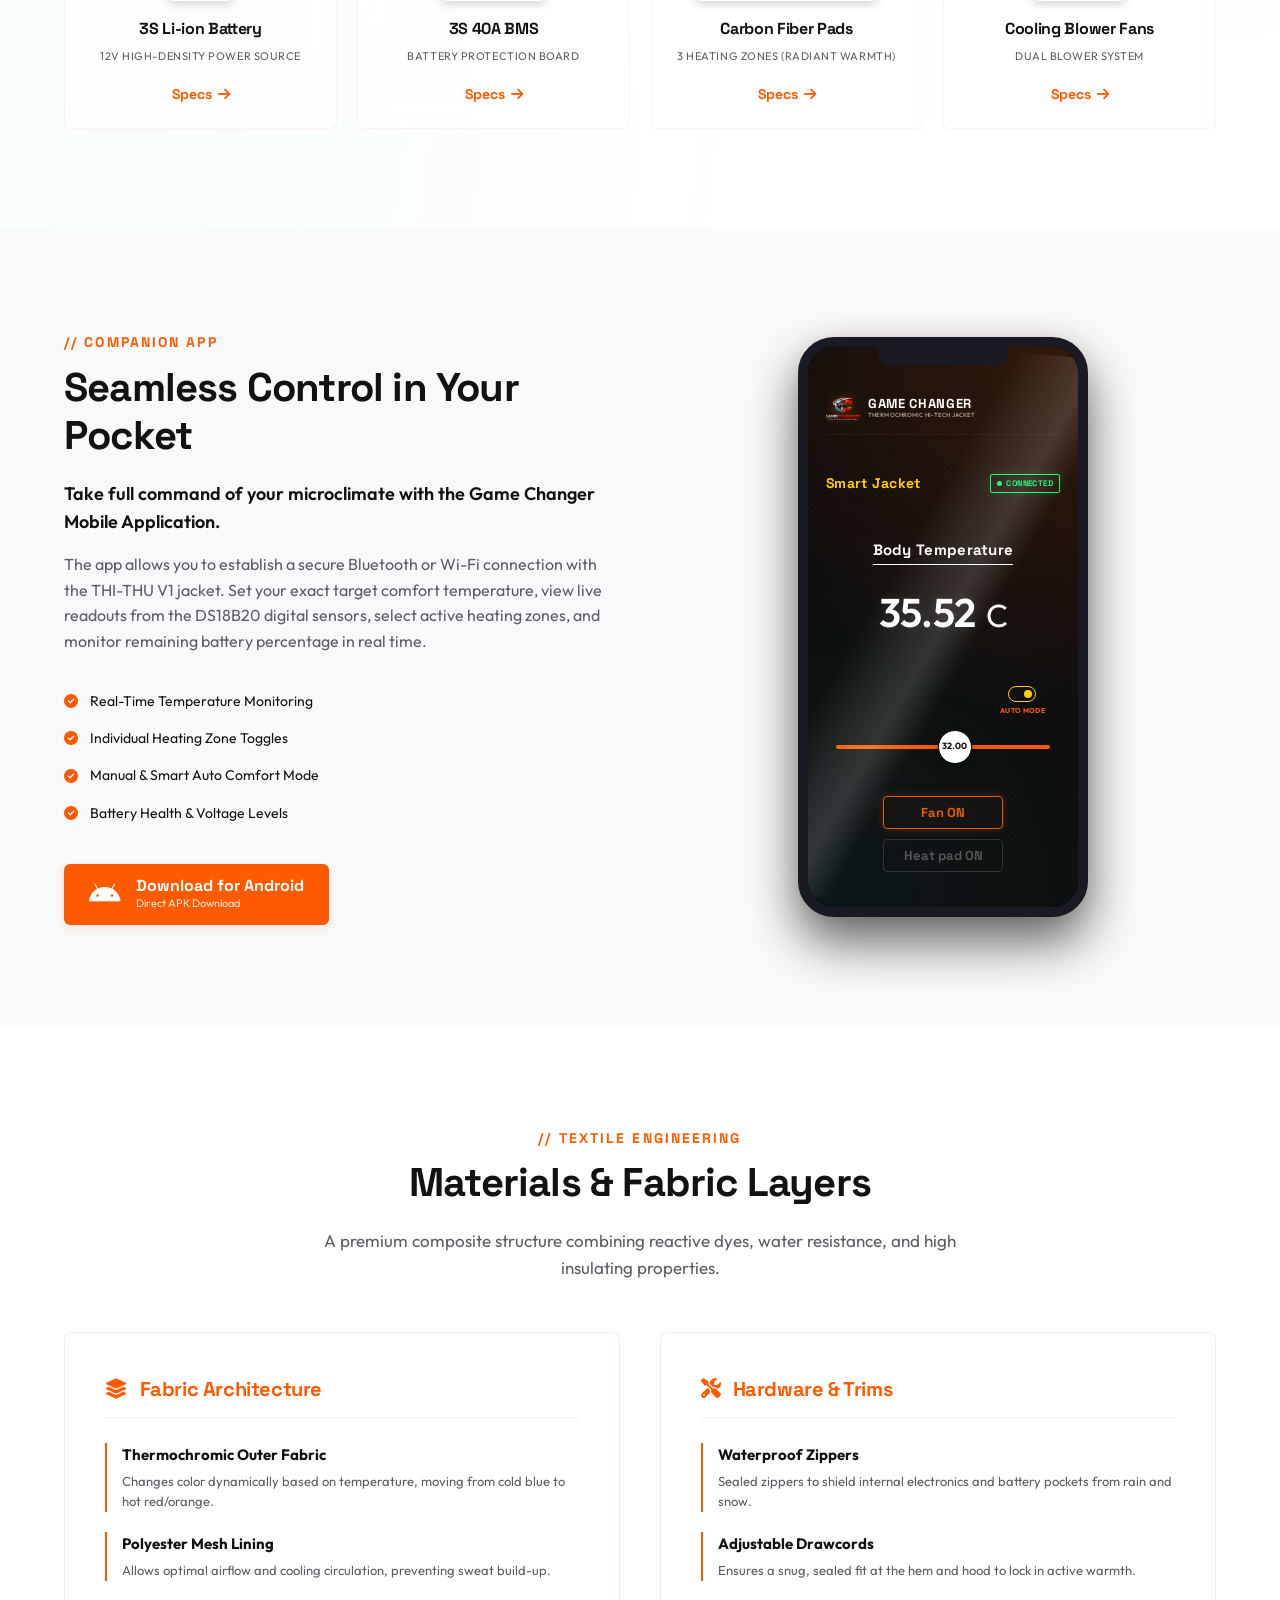
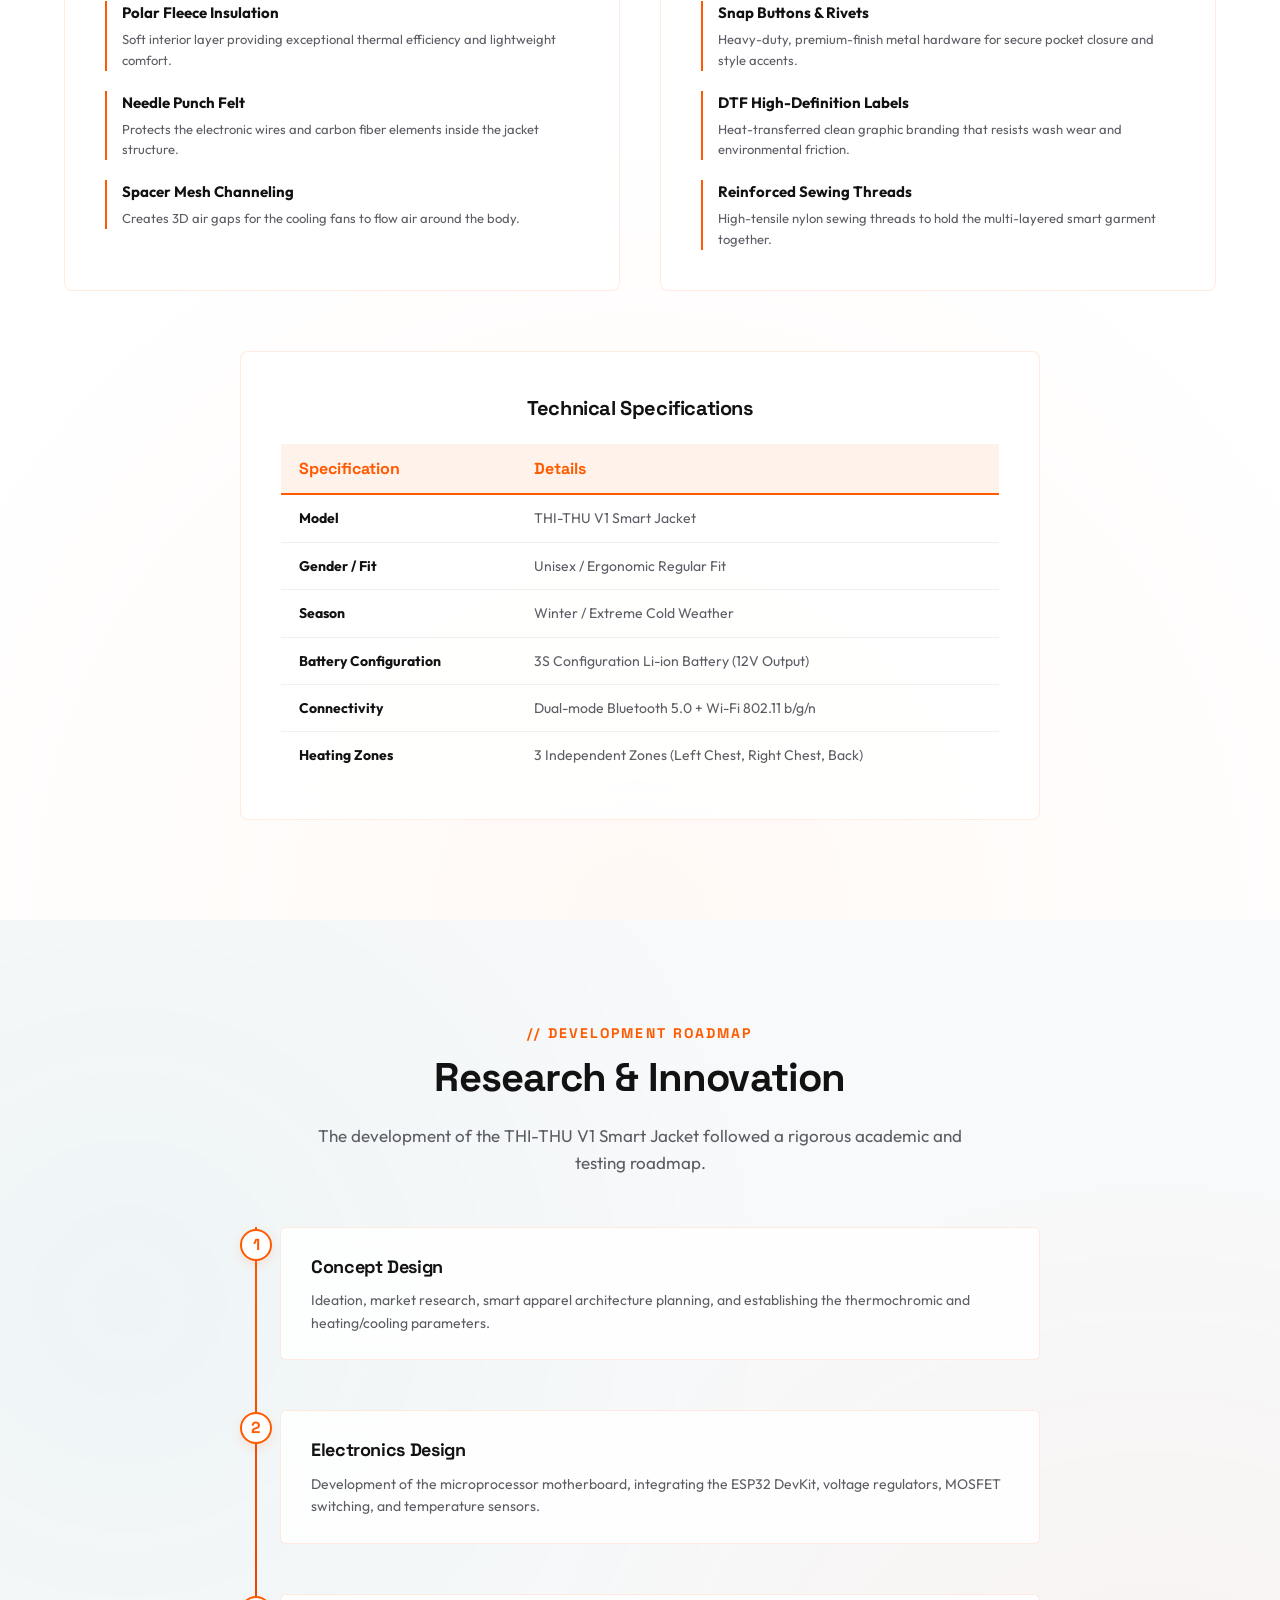
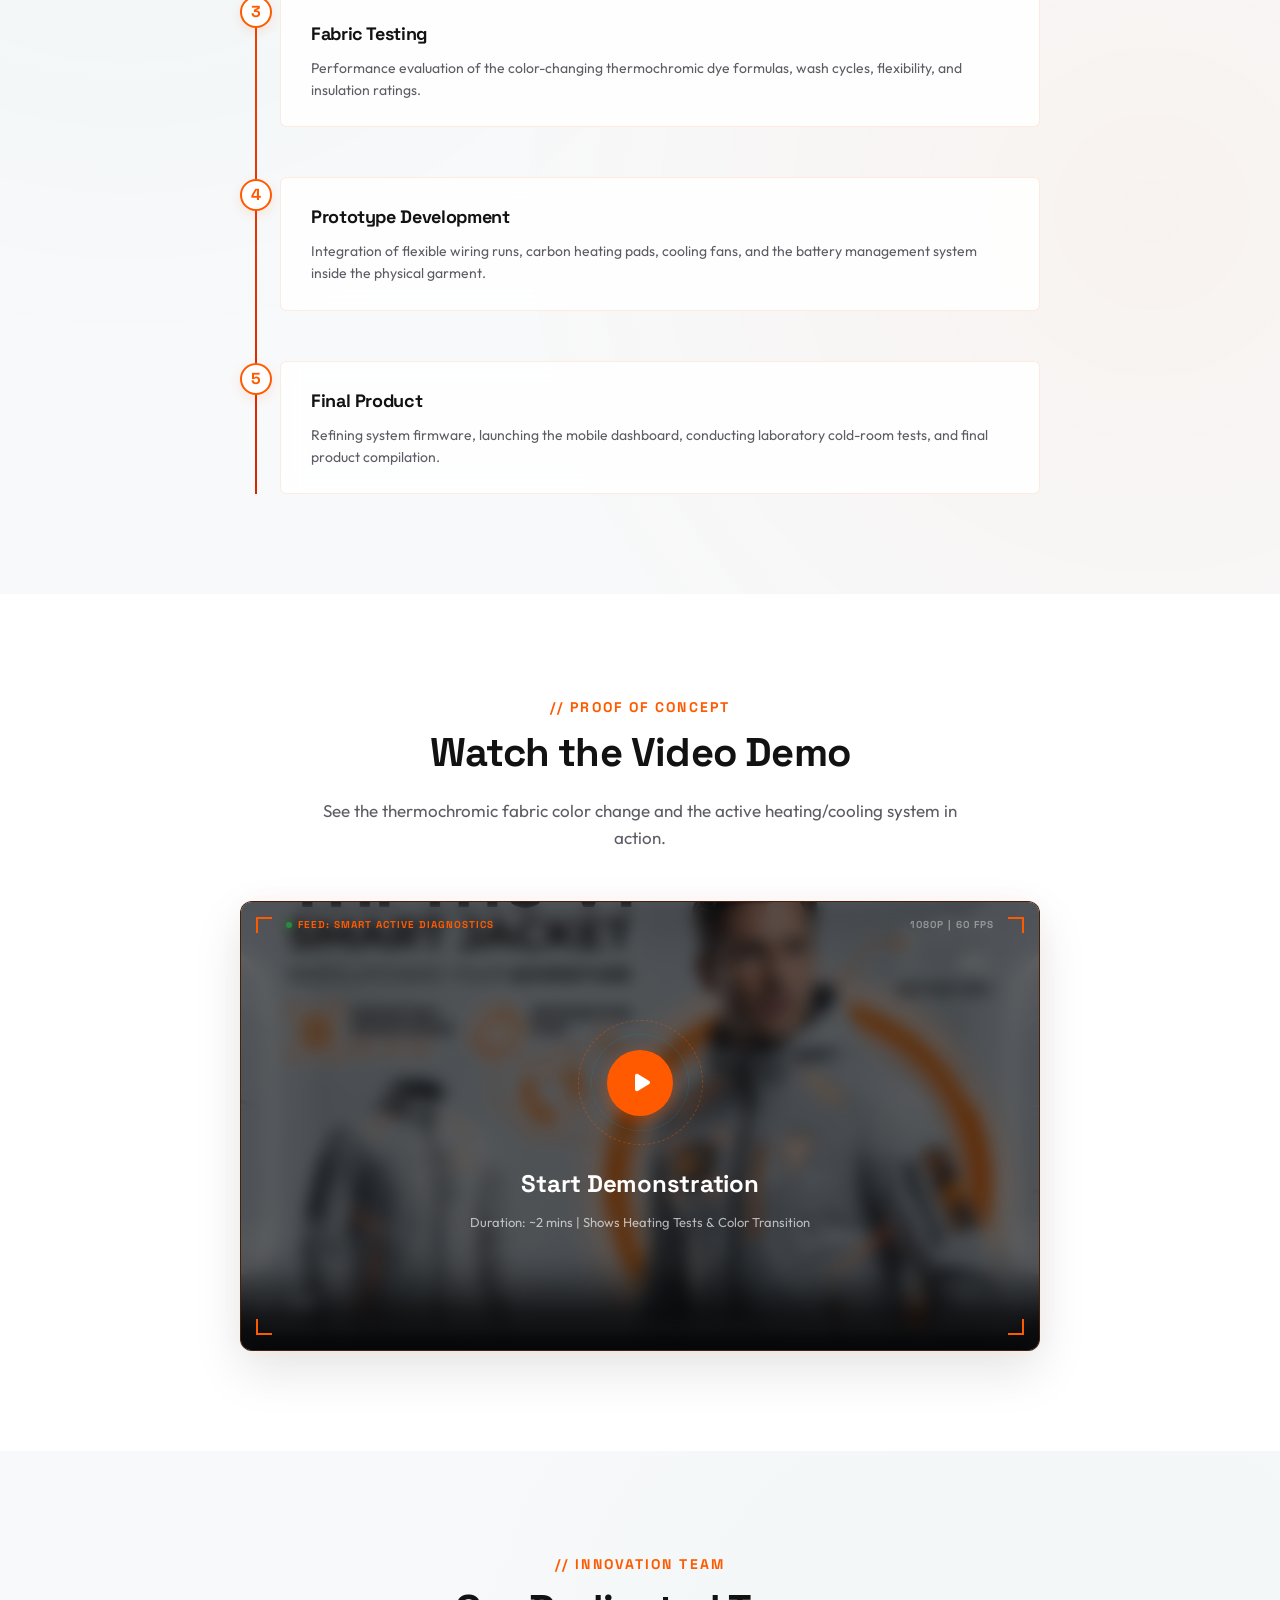
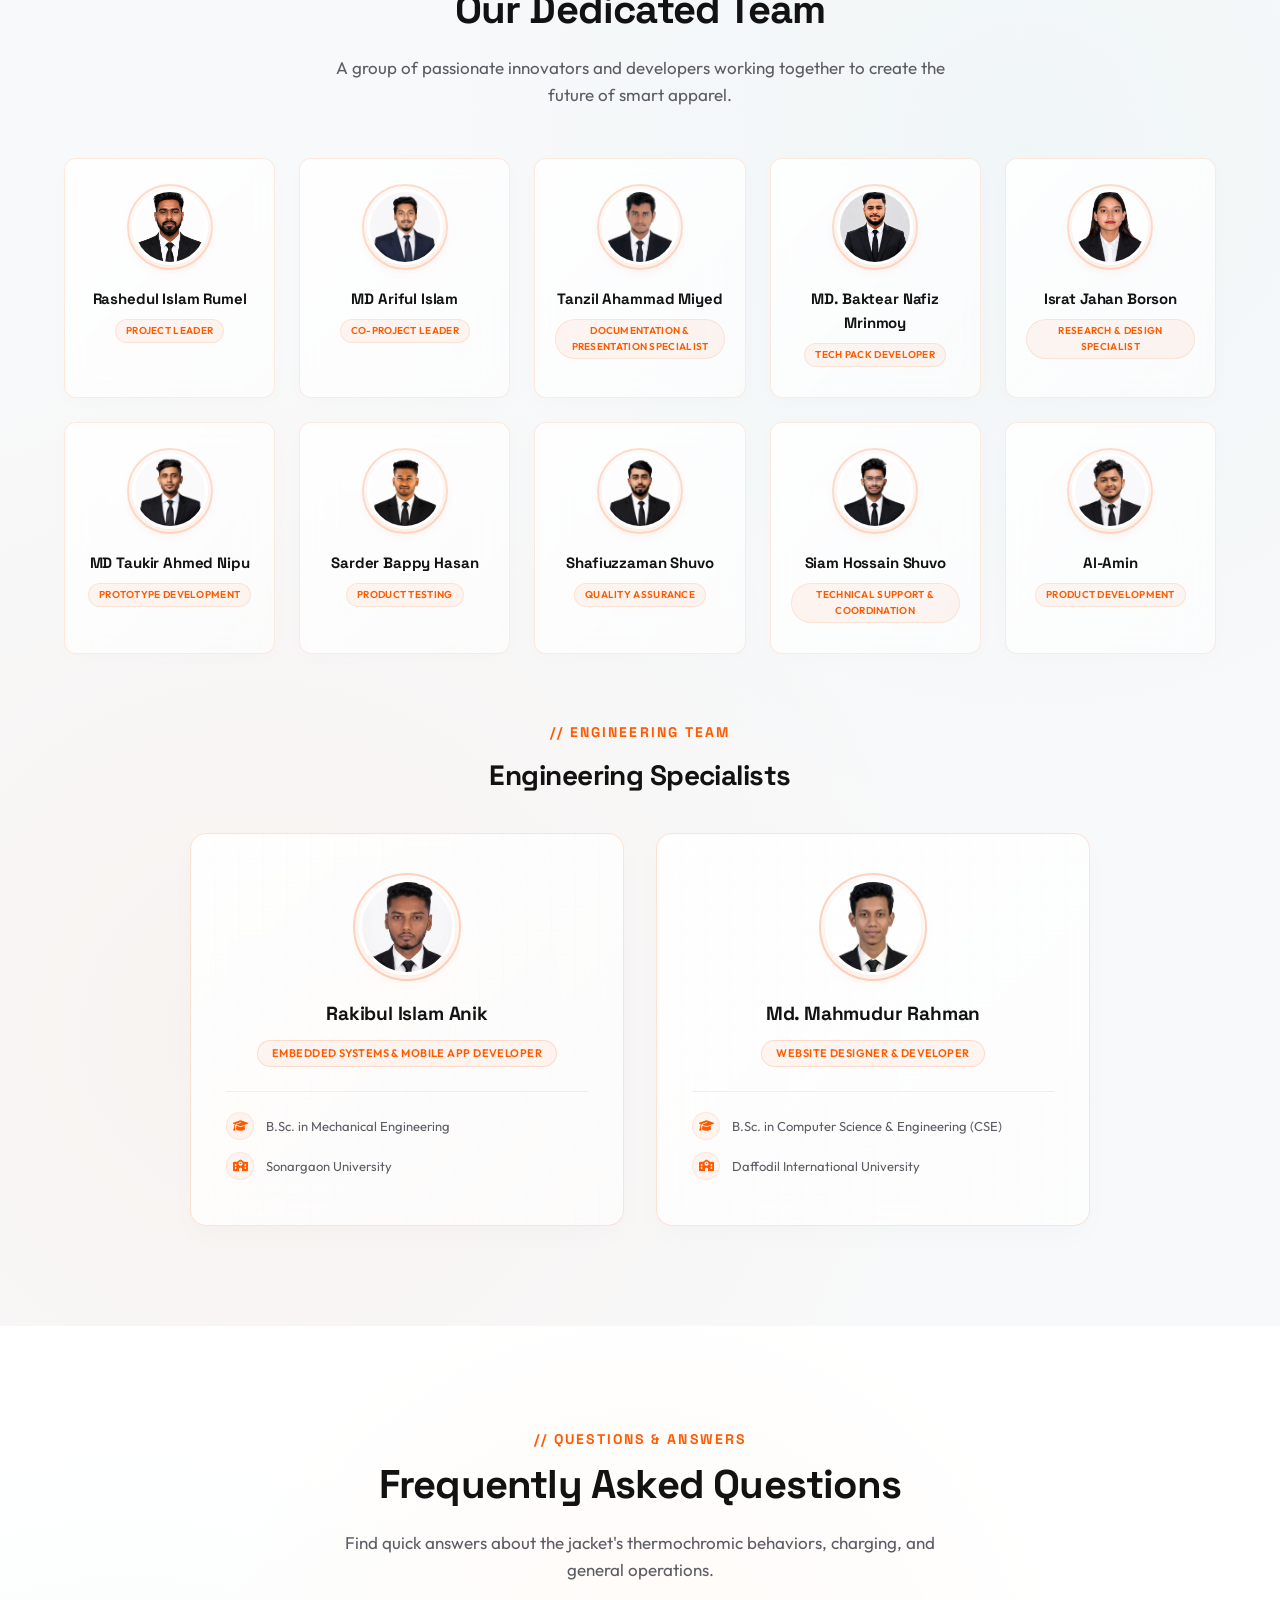
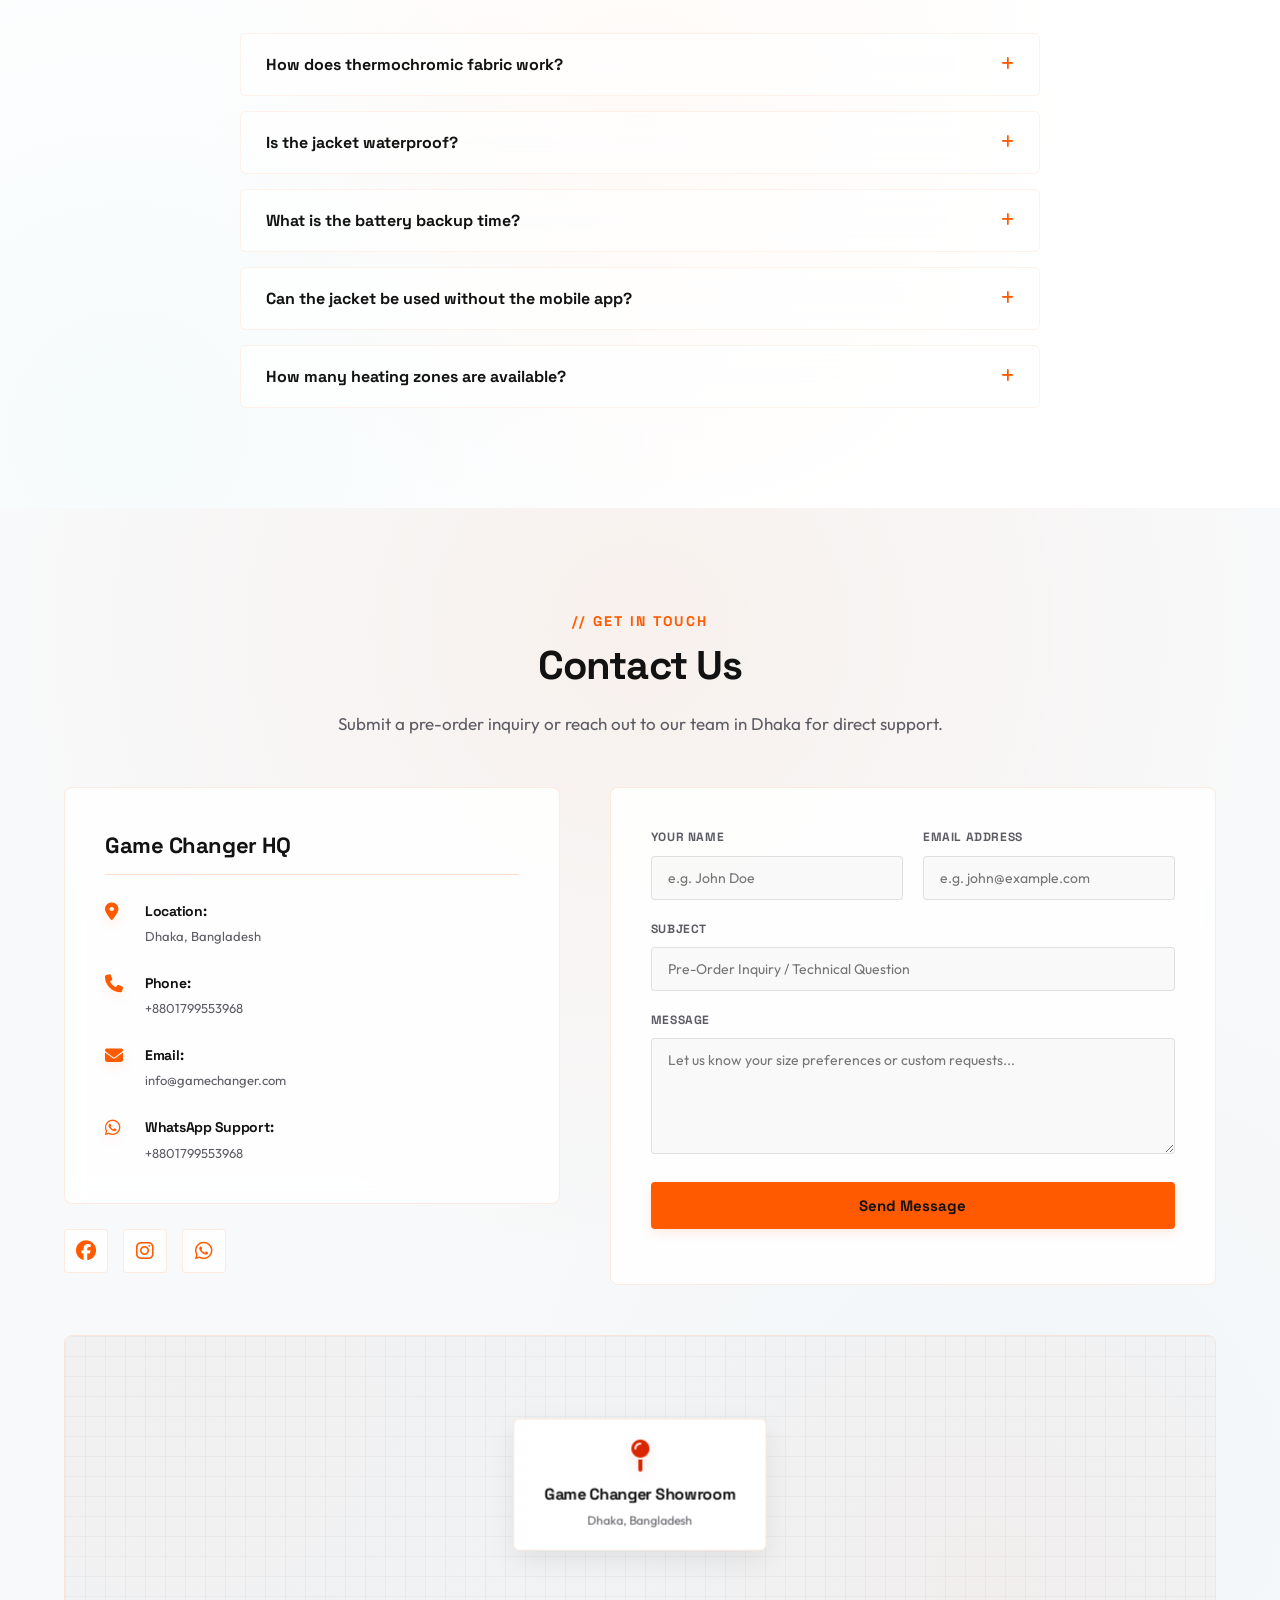
==== commit 93ef7557: "Update ESP32 and LM2596 component images with actual hardware photos" ====
--- a/index.html
+++ b/index.html
@@ -479,7 +479,7 @@
 
             <div class="components-grid">
                 <div class="component-card" data-details="ESP32 DevKit: The brain of the jacket. It handles wireless communication via Wi-Fi/Bluetooth and executes the main climate-control algorithms.">
-                    <img src="assets/images/components/comp_4_bottom.png" class="comp-icon-img" alt="ESP32 DevKit">
+                    <img src="assets/images/components/esp32_devkit.png" class="comp-icon-img" alt="ESP32 DevKit">
                     <h3>ESP32 DevKit</h3>
                     <span class="comp-spec">Processor & Communications</span>
                     <button class="btn-text">Specs <i class="fa-solid fa-arrow-right"></i></button>
@@ -497,7 +497,7 @@
                     <button class="btn-text">Specs <i class="fa-solid fa-arrow-right"></i></button>
                 </div>
                 <div class="component-card" data-details="LM2596 Buck Converter: High-efficiency step-down converter that steps down battery voltage (12V) to a steady 5V required for the controller.">
-                    <img src="assets/images/components/comp_6.png" class="comp-icon-img" alt="LM2596 Buck Converter">
+                    <img src="assets/images/components/lm2596_buck_converter.png" class="comp-icon-img" alt="LM2596 Buck Converter">
                     <h3>LM2596 Regulator</h3>
                     <span class="comp-spec">Voltage Step-Down Module</span>
                     <button class="btn-text">Specs <i class="fa-solid fa-arrow-right"></i></button>
